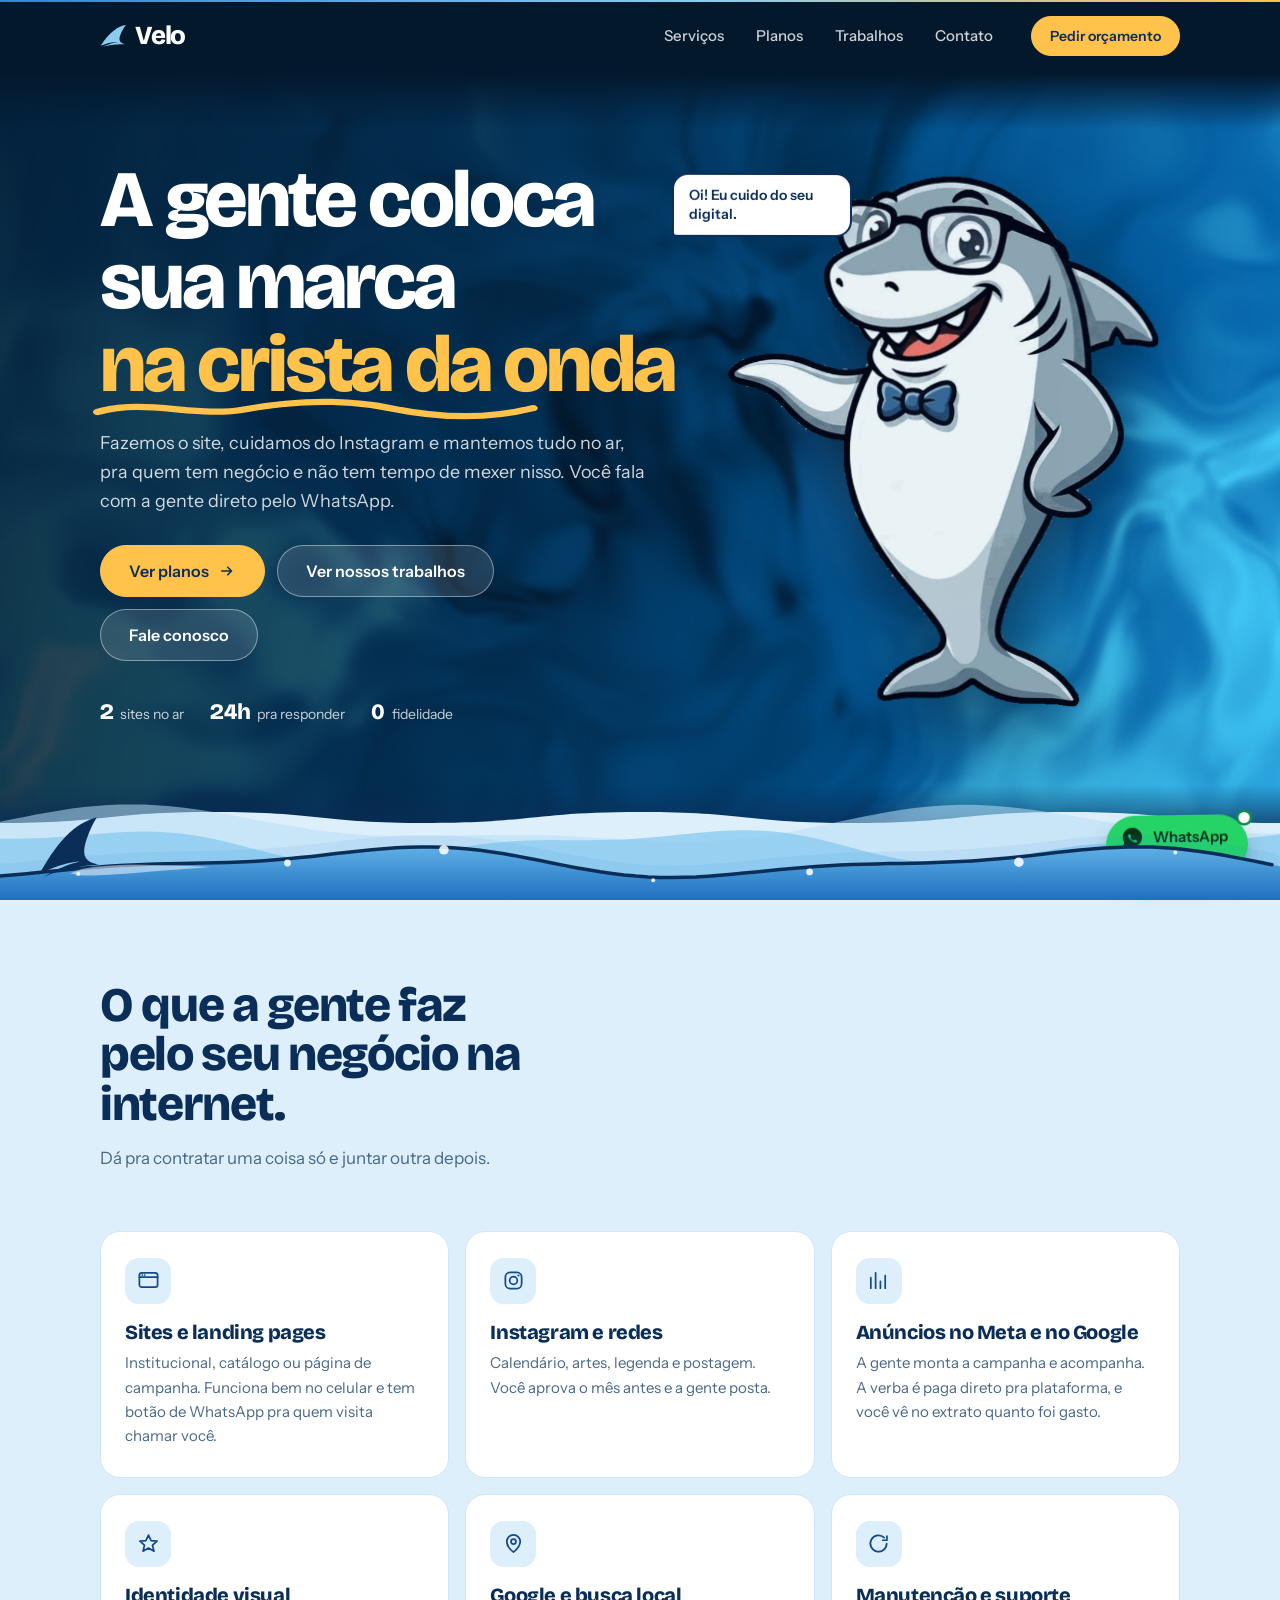
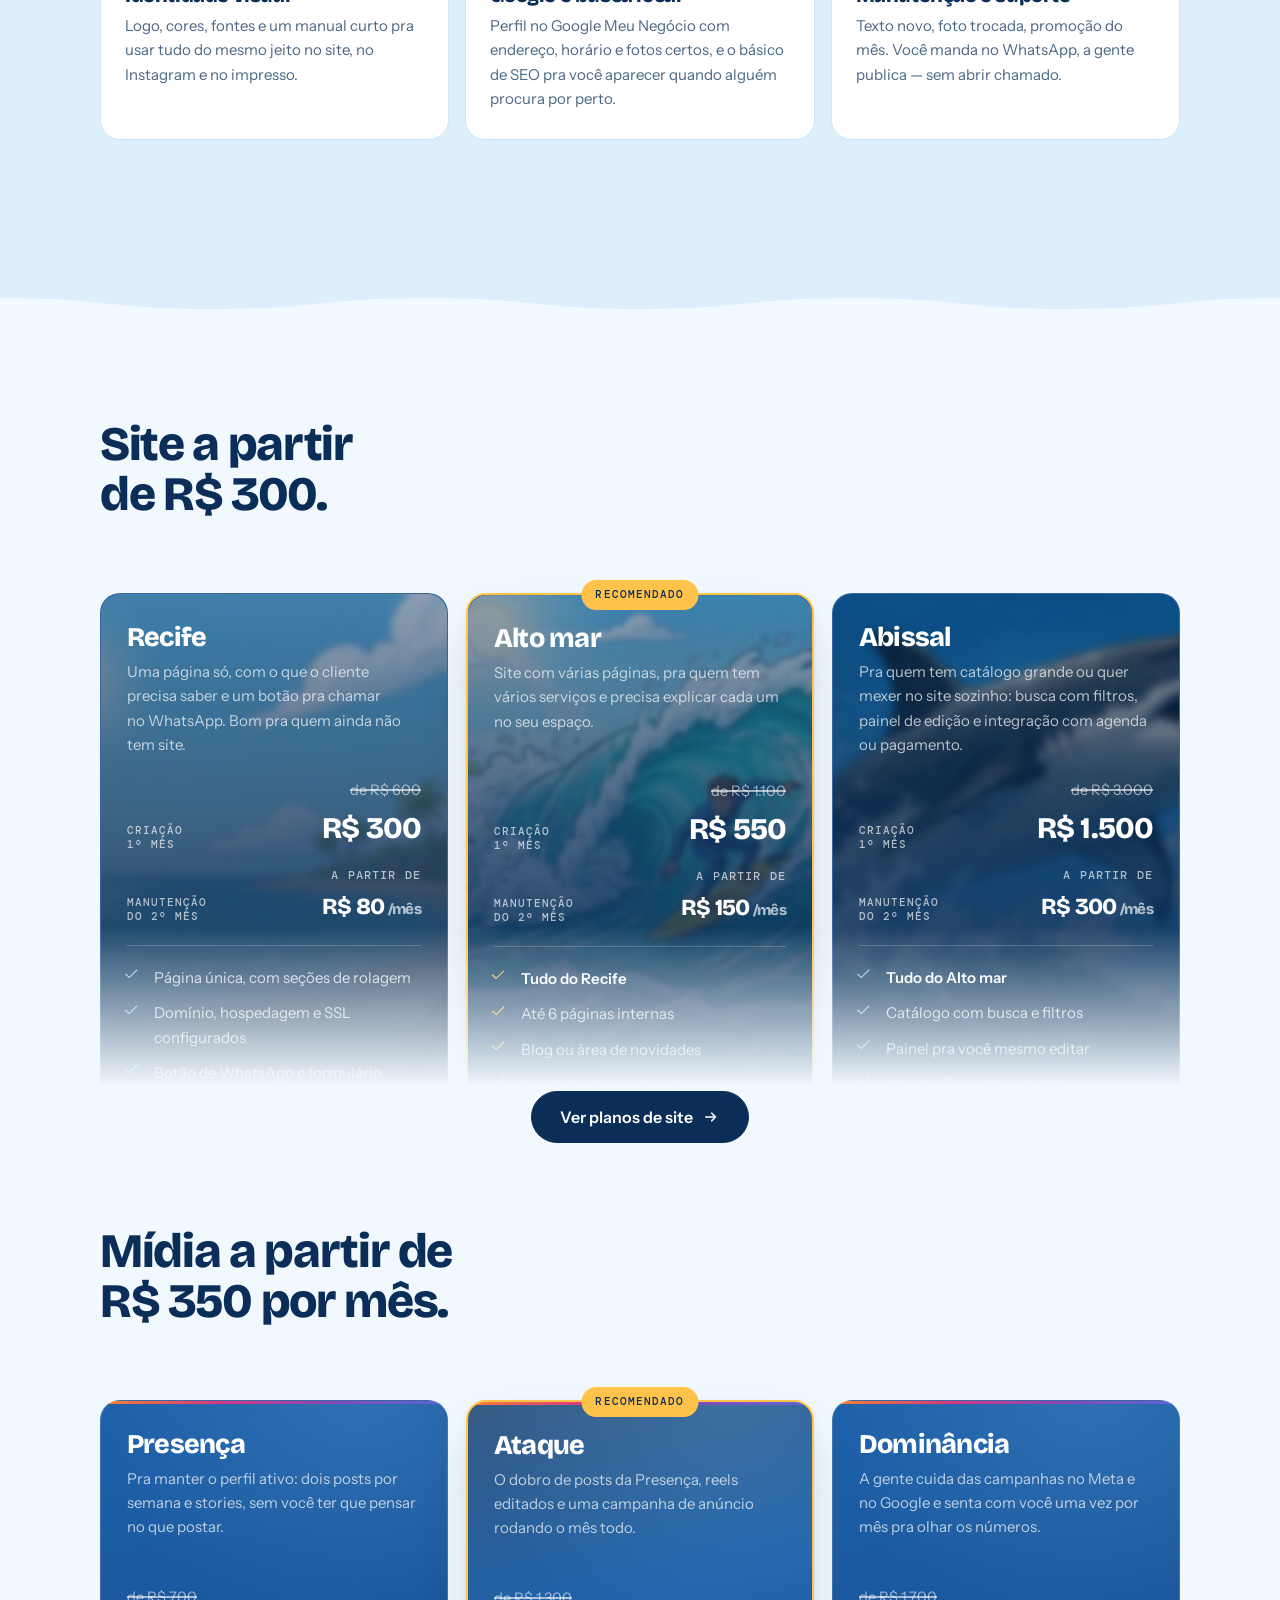
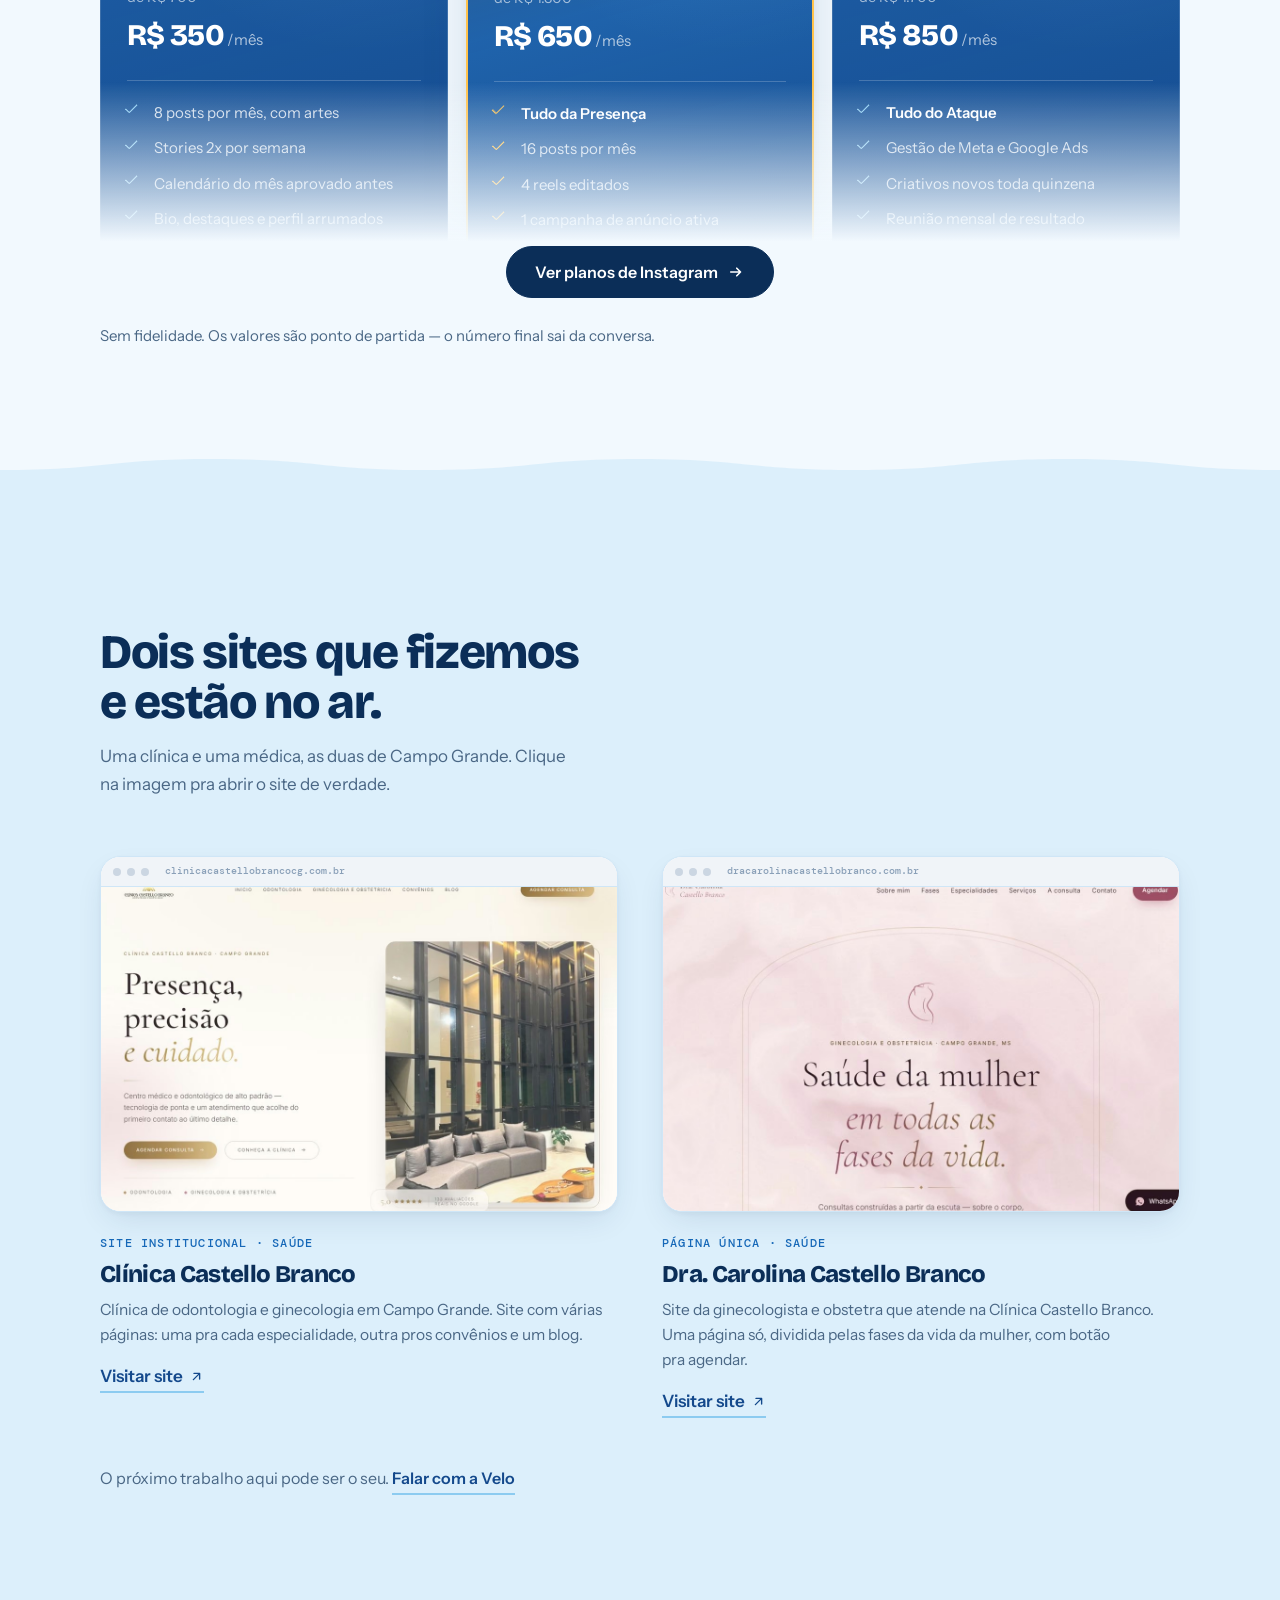
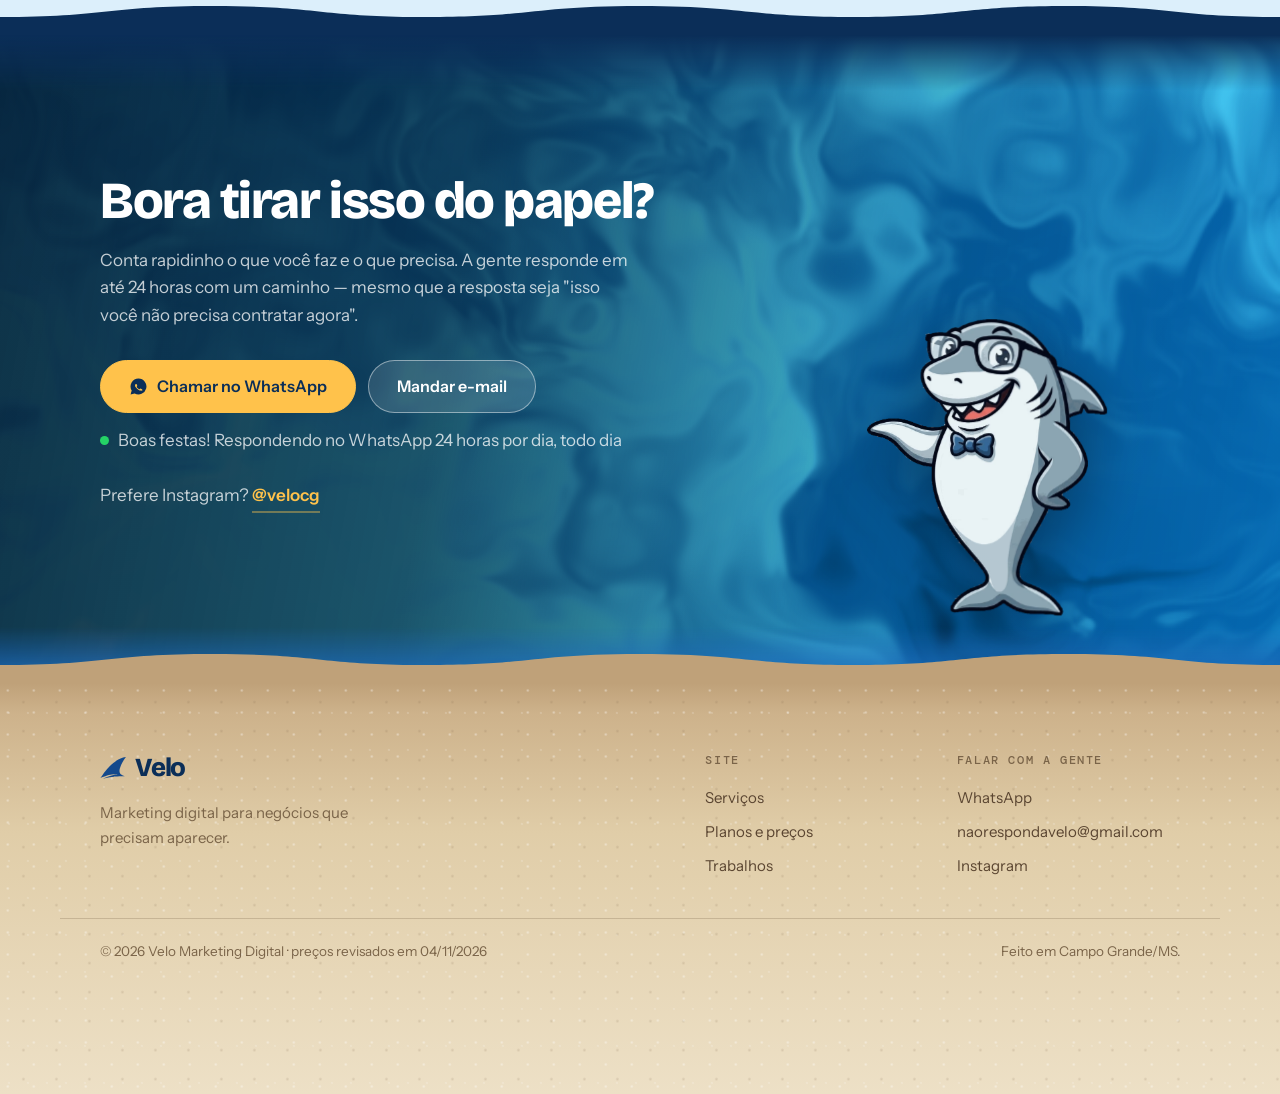
==== index.html @ 90e27f3b "Atendimento 24h, suporte com prioridade no Abissal e Tagliacolo fora dos Trabalhos - Horário de aten" ====
<!DOCTYPE html>
<html lang="pt-BR">
<head>
<meta charset="utf-8">
<meta name="viewport" content="width=device-width, initial-scale=1">
<title>Velo — Sites e Instagram em Campo Grande</title>
<meta name="description" content="A Velo é de Campo Grande/MS e faz site, cuida do Instagram e roda anúncio para quem tem negócio. Site com preço na página, manutenção a partir de R$ 80/mês, sem fidelidade.">
<meta name="theme-color" content="#0B2E58">
<link rel="icon" href="favicon.svg" type="image/svg+xml">
<link rel="apple-touch-icon" href="favicon.svg">

<meta property="og:type" content="website">
<meta property="og:title" content="Velo — Sites e Instagram em Campo Grande">
<meta property="og:description" content="Site, Instagram e anúncio para quem tem negócio em Campo Grande/MS. Preços na página e sem fidelidade.">
<meta property="og:url" content="https://velocg.com.br/">
<meta property="og:image" content="https://velocg.com.br/images/mascote-novo.png">
<meta property="og:locale" content="pt_BR">
<meta name="twitter:card" content="summary_large_image">

<!-- fontes: servidas daqui, ver o topo do style.css. Sem preload de propósito
     (medido em 04/11: no 4G, as fontes disputavam banda com o CSS e a primeira
     pintura atrasava 0,6 s) -->
<link rel="stylesheet" href="css/style.css?v=6">
</head>
<body>

<a class="pular" href="#conteudo">Pular para o conteúdo</a>

<!-- barbatana da logo, reaproveitada por <use> no cabeçalho, rodapé e no mar -->
<svg width="0" height="0" style="position:absolute" aria-hidden="true" focusable="false">
  <defs>
    <path id="fin-d" d="M533.476,236.687c-2.868,7.051 -2.735,7.078 -5.375,14.202c-0.665,1.961 -0.655,1.933 -1.298,3.891c-1.359,3.837 -2.415,7.758 -2.599,8.44c-3.18,11.537 -3.532,18.194 -3.641,19.496c-3.623,43.295 36.017,53.731 49.881,58.988c5.008,1.899 7.762,1.144 7.697,2.551c-0.009,0.203 -0.031,0.669 -2.504,0.371c-4.062,-0.489 -4.062,-0.534 -20.09,-0.603c-48.63,-0.212 -77.812,3.609 -79.697,3.72c-5.437,0.32 -13.757,1.381 -14.95,1.533c-25.435,3.245 -58.062,7.095 -106.945,20.127c-9.177,2.447 -14.059,4.936 -14.778,4.507c-1.249,-0.745 1.896,-1.879 3.943,-2.766c30.979,-13.432 64.457,-29.235 122.385,-42.217c30.078,-6.741 32.151,-4.523 32.165,-6.027c0.001,-0.136 0.113,-0.306 0.023,-0.408c-0.58,-0.66 -11.619,0.619 -19.922,0.779c-3.922,0.076 -3.866,0.583 -7.777,0.645c-3.888,0.062 -3.859,0.211 -7.746,0.551c-31.949,2.797 -54.523,8.594 -64.805,10.858c-7.779,1.713 -13.864,3.713 -15.642,4.162c-14.314,3.617 -47.841,15.9 -61.395,22.523c-0.295,0.144 -6.348,4.121 -2.16,-0.947c0.458,-0.555 9.23,-13.298 15.267,-21.771c1.5,-1.967 2.606,-3.615 4.362,-5.968c3.101,-4.587 24.04,-32.709 30.929,-40.966c9.379,-11.241 42.024,-52.761 85.208,-88.447c9.427,-7.79 24.633,-18.578 25.909,-19.409c9.427,-6.146 9.43,-6.112 10.244,-6.653c18.32,-12.197 60.696,-32.06 96.508,-37.364c1.273,-0.189 1.379,0.538 0.539,1.536c-0.547,0.65 -1.793,2.132 -6.188,8.631c-27.413,40.547 -39.616,67.759 -47.547,86.037l-0.001,0.001Z"/>
  </defs>
</svg>

<!-- ============================ NAV ============================ -->
<header class="topo" id="topo">
  <div class="wrap topo__in">
    <a class="marca" href="#topo" aria-label="Velo — início">
      <svg class="marca__fin" viewBox="312 138 278 238" aria-hidden="true"><use href="#fin-d"/></svg>
      <span class="marca__nome">Velo</span>
    </a>

    <nav class="nav" id="nav" aria-label="Navegação principal">
      <a href="#servicos">Serviços</a>
      <a href="planos.html">Planos</a>
      <a href="#trabalhos">Trabalhos</a>
      <a href="#contato">Contato</a>
    </nav>

    <a class="btn btn--sm btn--primario topo__cta" href="#contato">Pedir orçamento</a>

    <button class="hamburguer" id="hamburguer" aria-expanded="false" aria-controls="nav" aria-label="Abrir menu">
      <span></span><span></span><span></span>
    </button>
  </div>
</header>

<main id="conteudo">

<!-- ============================ HERO ============================ -->
<section class="hero" data-vivo data-vivo-semente="97" data-vivo-velocidade="0.62" data-vivo-escala="1.35" data-vivo-deriva="0.34">
  <div class="wrap hero__grid">
    <!-- O mascote vem antes do texto no HTML de propósito: no celular o hero
         vira bloco e ele flutua (float) à direita, com o título contornando.
         Float só empurra o que vem DEPOIS dele na marcação. No desktop a
         grade devolve o texto pra primeira coluna com `order`. -->
    <div class="hero__mascote reveal" style="--d:2">
      <div class="mascote__aura" aria-hidden="true"></div>
      <picture><source type="image/avif" srcset="images/mascote-novo-360.avif 360w, images/mascote-novo.avif 717w" sizes="(max-width: 555px) 27vw, (max-width: 900px) 150px, 430px">
      <img src="images/mascote-novo.png" alt="Mascote da Velo: um tubarão de óculos e gravata-borboleta, sorrindo e apontando" width="717" height="886" fetchpriority="high">
      </picture>
      <div class="balao" aria-hidden="true">Oi! Eu cuido do seu digital.</div>
    </div>

    <div class="hero__texto">

      <h1 class="hero__h1 reveal" style="--d:1">
        A gente coloca sua marca
        <span class="grifo">na crista da onda<svg class="grifo__risco" viewBox="0 0 300 18" preserveAspectRatio="none" aria-hidden="true"><path d="M2 12c25-11 50 5 75-2s50-9 75-1 50 9 73 0" fill="none" stroke="currentColor" stroke-width="5" stroke-linecap="round"/></svg></span>
      </h1>

      <p class="hero__sub reveal" style="--d:2">
        Fazemos o site, cuidamos do Instagram e mantemos tudo no ar, pra quem
        tem negócio e não tem tempo de mexer nisso. Você fala com a gente
        direto pelo WhatsApp.
      </p>

      <div class="hero__acoes reveal" style="--d:3">
        <a class="btn btn--primario btn--lg" href="planos.html">
          Ver planos
          <svg class="btn__seta" viewBox="0 0 24 24" aria-hidden="true"><path d="M5 12h13m0 0-5-5m5 5-5 5" fill="none" stroke="currentColor" stroke-width="2.2" stroke-linecap="round" stroke-linejoin="round"/></svg>
        </a>
        <a class="btn btn--vazado btn--lg" href="#trabalhos">Ver nossos trabalhos</a>
        <a class="btn btn--vazado btn--lg" href="#contato">Fale conosco</a>
      </div>

      <ul class="selos reveal" style="--d:4">
        <li><strong data-conta="2">2</strong> sites no ar</li>
        <li><strong data-conta="24" data-sufixo="h">24h</strong> pra responder</li>
        <li><strong>0</strong> fidelidade</li>
      </ul>
    </div>
  </div>
</section>

<!-- ============================ SERVIÇOS ============================ -->
<section class="secao secao--espuma" id="servicos">
  <div class="wrap">
    <header class="cab">
      <h2 class="reveal" style="--d:1">O que a gente faz<br>pelo seu negócio na internet.</h2>
      <p class="cab__texto reveal" style="--d:2">Dá pra contratar uma coisa só e juntar outra depois.</p>
    </header>

    <ul class="cards">
      <li class="card reveal" data-inclina="4">
        <span class="card__icone" aria-hidden="true">
          <svg viewBox="0 0 24 24"><rect x="2.5" y="4" width="19" height="15" rx="2.5" fill="none" stroke="currentColor" stroke-width="1.8"/><path d="M2.5 8.5h19M5.6 6.3h.01M8 6.3h.01" fill="none" stroke="currentColor" stroke-width="1.8" stroke-linecap="round"/></svg>
        </span>
        <h3>Sites e landing pages</h3>
        <p>Institucional, catálogo ou página de campanha. Funciona bem no celular e tem botão de WhatsApp pra quem visita chamar você.</p>
      </li>
      <li class="card reveal" data-inclina="4" style="--d:1">
        <span class="card__icone" aria-hidden="true">
          <svg viewBox="0 0 24 24"><rect x="3.5" y="3.5" width="17" height="17" rx="5" fill="none" stroke="currentColor" stroke-width="1.8"/><circle cx="12" cy="12" r="4" fill="none" stroke="currentColor" stroke-width="1.8"/><circle cx="17.2" cy="6.8" r="1.15" fill="currentColor"/></svg>
        </span>
        <h3>Instagram e redes</h3>
        <p>Calendário, artes, legenda e postagem. Você aprova o mês antes e a gente posta.</p>
      </li>
      <li class="card reveal" data-inclina="4" style="--d:2">
        <span class="card__icone" aria-hidden="true">
          <svg viewBox="0 0 24 24"><path d="M4 20V9m5 11V4m5 16v-7m5 7V7" fill="none" stroke="currentColor" stroke-width="1.8" stroke-linecap="round"/></svg>
        </span>
        <h3>Anúncios no Meta e no Google</h3>
        <p>A gente monta a campanha e acompanha. A verba é paga direto pra plataforma, e você vê no extrato quanto foi gasto.</p>
      </li>
      <li class="card reveal" data-inclina="4" style="--d:3">
        <span class="card__icone" aria-hidden="true">
          <svg viewBox="0 0 24 24"><path d="M12 3.2 14.7 9l6.3.6-4.8 4.2 1.5 6.2L12 16.7 6.3 20l1.5-6.2L3 9.6 9.3 9z" fill="none" stroke="currentColor" stroke-width="1.8" stroke-linejoin="round"/></svg>
        </span>
        <h3>Identidade visual</h3>
        <p>Logo, cores, fontes e um manual curto pra usar tudo do mesmo jeito no site, no Instagram e no impresso.</p>
      </li>
      <li class="card reveal" data-inclina="4" style="--d:4">
        <span class="card__icone" aria-hidden="true">
          <svg viewBox="0 0 24 24"><path d="M12 21s7-5.4 7-11a7 7 0 1 0-14 0c0 5.6 7 11 7 11Z" fill="none" stroke="currentColor" stroke-width="1.8" stroke-linejoin="round"/><circle cx="12" cy="10" r="2.6" fill="none" stroke="currentColor" stroke-width="1.8"/></svg>
        </span>
        <h3>Google e busca local</h3>
        <p>Perfil no Google Meu Negócio com endereço, horário e fotos certos, e o básico de SEO pra você aparecer quando alguém procura por perto.</p>
      </li>
      <li class="card reveal" data-inclina="4" style="--d:5">
        <span class="card__icone" aria-hidden="true">
          <svg viewBox="0 0 24 24"><path d="M20.5 12a8.5 8.5 0 1 1-2.6-6.1" fill="none" stroke="currentColor" stroke-width="1.8" stroke-linecap="round"/><path d="M20.8 4.2v4.4h-4.4" fill="none" stroke="currentColor" stroke-width="1.8" stroke-linecap="round" stroke-linejoin="round"/></svg>
        </span>
        <h3>Manutenção e suporte</h3>
        <p>Texto novo, foto trocada, promoção do mês. Você manda no WhatsApp, a gente publica — sem abrir chamado.</p>
      </li>
    </ul>
  </div>
</section>

<!-- ============================ PLANOS ============================ -->
<section class="secao" id="planos">
  <div class="wrap">
    <header class="cab">
      <h2 class="reveal" style="--d:1">Site a partir de <span data-preco="recife">R$ 600</span>.</h2>
    </header>

    <div class="planos planos--teaser">
      <article class="plano plano--escuro plano--mar reveal" data-inclina="3" data-fundo="recife">
        <h3 class="plano__nome">Recife</h3>
        <p class="plano__pitch">Uma página só, com o que o cliente precisa saber e um botão pra chamar no WhatsApp. Bom pra quem ainda não tem site.</p>
        <div class="plano__duplo">
          <p class="plano__linha">
            <span class="plano__etapa">criação<br>1º mês</span>
            <span class="plano__cifra">
              <span class="plano__antes" data-preco-antes="recife">de R$ 600</span>
              <span class="plano__valor" data-preco="recife">R$ 600</span>
            </span>
          </p>
          <p class="plano__linha">
            <span class="plano__etapa">manutenção<br>do 2º mês</span>
            <span class="plano__cifra">
              <span class="plano__de">a partir de</span>
              <span class="plano__valor plano__valor--menor">R$ 80<small class="plano__periodo">/mês</small></span>
            </span>
          </p>
        </div>
        <ul class="plano__lista">
          <li>Página única, com seções de rolagem</li>
          <li>Domínio, hospedagem e SSL configurados</li>
          <li>Botão de WhatsApp e formulário</li>
          <li>Google Meu Negócio arrumado</li>
        </ul>
      </article>

      <article class="plano plano--escuro plano--mar plano--destaque reveal" data-inclina="3" style="--d:1" data-fundo="alto-mar">
        <span class="plano__fita">Recomendado</span>
        <h3 class="plano__nome">Alto mar</h3>
        <p class="plano__pitch">Site com várias páginas, pra quem tem vários serviços e precisa explicar cada um no seu espaço.</p>
        <div class="plano__duplo">
          <p class="plano__linha">
            <span class="plano__etapa">criação<br>1º mês</span>
            <span class="plano__cifra">
              <span class="plano__antes" data-preco-antes="alto-mar">de R$ 1.100</span>
              <span class="plano__valor" data-preco="alto-mar">R$ 1.100</span>
            </span>
          </p>
          <p class="plano__linha">
            <span class="plano__etapa">manutenção<br>do 2º mês</span>
            <span class="plano__cifra">
              <span class="plano__de">a partir de</span>
              <span class="plano__valor plano__valor--menor">R$ 150<small class="plano__periodo">/mês</small></span>
            </span>
          </p>
        </div>
        <ul class="plano__lista">
          <li class="plano__herda">Tudo do Recife</li>
          <li>Até 6 páginas internas</li>
          <li>Blog ou área de novidades</li>
          <li>2 rodadas de ajuste inclusas</li>
        </ul>
      </article>

      <article class="plano plano--escuro plano--mar reveal" data-inclina="3" style="--d:2" data-fundo="abissal">
        <h3 class="plano__nome">Abissal</h3>
        <p class="plano__pitch">Pra quem tem catálogo grande ou quer mexer no site sozinho: busca com filtros, painel de edição e integração com agenda ou pagamento.</p>
        <div class="plano__duplo">
          <p class="plano__linha">
            <span class="plano__etapa">criação<br>1º mês</span>
            <span class="plano__cifra">
              <span class="plano__antes" data-preco-antes="abissal">de R$ 3.000</span>
              <span class="plano__valor" data-preco="abissal">R$ 3.000</span>
            </span>
          </p>
          <p class="plano__linha">
            <span class="plano__etapa">manutenção<br>do 2º mês</span>
            <span class="plano__cifra">
              <span class="plano__de">a partir de</span>
              <span class="plano__valor plano__valor--menor">R$ 300<small class="plano__periodo">/mês</small></span>
            </span>
          </p>
        </div>
        <ul class="plano__lista">
          <li class="plano__herda">Tudo do Alto mar</li>
          <li>Catálogo com busca e filtros</li>
          <li>Painel pra você mesmo editar</li>
          <li>Integrações e treinamento</li>
        </ul>
      </article>
    </div>

    <div class="planos__veja reveal">
      <a class="btn btn--primario btn--lg" href="planos.html#sites">
        Ver planos de site
        <svg class="btn__seta" viewBox="0 0 24 24" aria-hidden="true"><path d="M5 12h13m0 0-5-5m5 5-5 5" fill="none" stroke="currentColor" stroke-width="2.2" stroke-linecap="round" stroke-linejoin="round"/></svg>
      </a>
    </div>

    <header class="cab cab--sub">
      <h2 class="reveal" style="--d:1">Mídia a partir de <span data-preco="presenca">R$ 700</span> por mês.</h2>
    </header>

    <div class="planos planos--midia planos--teaser">
      <article class="plano plano--escuro plano--noite reveal" data-inclina="3">
        <h3 class="plano__nome">Presença</h3>
        <p class="plano__pitch">Pra manter o perfil ativo: dois posts por semana e stories, sem você ter que pensar no que postar.</p>
        <p class="plano__preco">
          <span class="plano__antes" data-preco-antes="presenca">de R$ 700</span>
          <span class="plano__valor" data-preco="presenca">R$ 700</span><small class="plano__periodo">/mês</small>
        </p>
        <ul class="plano__lista">
          <li>8 posts por mês, com artes</li>
          <li>Stories 2x por semana</li>
          <li>Calendário do mês aprovado antes</li>
          <li>Bio, destaques e perfil arrumados</li>
        </ul>
      </article>

      <article class="plano plano--escuro plano--noite plano--destaque reveal" data-inclina="3" style="--d:1">
        <span class="plano__fita">Recomendado</span>
        <h3 class="plano__nome">Ataque</h3>
        <p class="plano__pitch">O dobro de posts da Presença, reels editados e uma campanha de anúncio rodando o mês todo.</p>
        <p class="plano__preco">
          <span class="plano__antes" data-preco-antes="ataque">de R$ 1.300</span>
          <span class="plano__valor" data-preco="ataque">R$ 1.300</span><small class="plano__periodo">/mês</small>
        </p>
        <ul class="plano__lista">
          <li class="plano__herda">Tudo da Presença</li>
          <li>16 posts por mês</li>
          <li>4 reels editados</li>
          <li>1 campanha de anúncio ativa</li>
        </ul>
      </article>

      <article class="plano plano--escuro plano--noite reveal" data-inclina="3" style="--d:2">
        <h3 class="plano__nome">Dominância</h3>
        <p class="plano__pitch">A gente cuida das campanhas no Meta e no Google e senta com você uma vez por mês pra olhar os números.</p>
        <p class="plano__preco">
          <span class="plano__antes" data-preco-antes="dominancia">de R$ 1.700</span>
          <span class="plano__valor" data-preco="dominancia">R$ 1.700</span><small class="plano__periodo">/mês</small>
        </p>
        <ul class="plano__lista">
          <li class="plano__herda">Tudo do Ataque</li>
          <li>Gestão de Meta e Google Ads</li>
          <li>Criativos novos toda quinzena</li>
          <li>Reunião mensal de resultado</li>
        </ul>
      </article>
    </div>

    <div class="planos__veja reveal">
      <a class="btn btn--primario btn--lg" href="planos.html#midia">
        Ver planos de Instagram
        <svg class="btn__seta" viewBox="0 0 24 24" aria-hidden="true"><path d="M5 12h13m0 0-5-5m5 5-5 5" fill="none" stroke="currentColor" stroke-width="2.2" stroke-linecap="round" stroke-linejoin="round"/></svg>
      </a>
    </div>

    <p class="planos__nota reveal">Sem fidelidade. Os valores são ponto de partida — o número final sai da conversa.</p>
  </div>
</section>

<!-- ============================ TRABALHOS ============================ -->
<section class="secao secao--espuma" id="trabalhos">
  <div class="wrap">
    <header class="cab">
      <h2 class="reveal" style="--d:1">Dois sites que fizemos<br>e estão no ar.</h2>
      <p class="cab__texto reveal" style="--d:2">Uma clínica e uma médica, as duas de Campo Grande. Clique na imagem pra abrir o site de verdade.</p>
    </header>

    <div class="obras">
      <article class="obra reveal">
        <a class="obra__tela" data-inclina="4" href="https://clinicacastellobrancocg.com.br" target="_blank" rel="noopener" aria-label="Abrir o site da Clínica Castello Branco em nova aba">
          <span class="tela__barra" aria-hidden="true"><i></i><i></i><i></i><em>clinicacastellobrancocg.com.br</em></span>
          <picture><source type="image/avif" srcset="images/trabalho-clinica.avif">
          <img class="tela__foto" src="images/trabalho-clinica.jpg" alt="Página inicial do site da Clínica Castello Branco" width="1200" height="750" loading="lazy">
          </picture>
        </a>
        <div class="obra__info">
          <p class="obra__tipo">Site institucional · Saúde</p>
          <h3>Clínica Castello Branco</h3>
          <p>Clínica de odontologia e ginecologia em Campo Grande. Site com várias páginas: uma pra cada especialidade, outra pros convênios e um blog.</p>
          <a class="link" href="https://clinicacastellobrancocg.com.br" target="_blank" rel="noopener">
            Visitar site
            <svg viewBox="0 0 24 24" aria-hidden="true"><path d="M7 17 17 7m0 0H8m9 0v9" fill="none" stroke="currentColor" stroke-width="2.2" stroke-linecap="round" stroke-linejoin="round"/></svg>
          </a>
        </div>
      </article>

      <article class="obra reveal" style="--d:1">
        <a class="obra__tela" data-inclina="4" href="https://dracarolinacastellobranco.com.br" target="_blank" rel="noopener" aria-label="Abrir o site da Dra. Carolina Castello Branco em nova aba">
          <span class="tela__barra" aria-hidden="true"><i></i><i></i><i></i><em>dracarolinacastellobranco.com.br</em></span>
          <picture><source type="image/avif" srcset="images/trabalho-carolina.avif">
          <img class="tela__foto" src="images/trabalho-carolina.jpg" alt="Página inicial do site da Dra. Carolina Castello Branco" width="1200" height="750" loading="lazy">
          </picture>
        </a>
        <div class="obra__info">
          <p class="obra__tipo">Página única · Saúde</p>
          <h3>Dra. Carolina Castello Branco</h3>
          <p>Site da ginecologista e obstetra que atende na Clínica Castello Branco. Uma página só, dividida pelas fases da vida da mulher, com botão pra agendar.</p>
          <a class="link" href="https://dracarolinacastellobranco.com.br" target="_blank" rel="noopener">
            Visitar site
            <svg viewBox="0 0 24 24" aria-hidden="true"><path d="M7 17 17 7m0 0H8m9 0v9" fill="none" stroke="currentColor" stroke-width="2.2" stroke-linecap="round" stroke-linejoin="round"/></svg>
          </a>
        </div>
      </article>
    </div>

    <p class="obras__nota reveal">O próximo trabalho aqui pode ser o seu. <a class="link" href="#contato">Falar com a Velo</a></p>
  </div>
</section>

<!-- ============================ CTA / CONTATO ============================ -->
<section class="secao chamada" id="contato" data-vivo>
  <div class="wrap chamada__grid">
    <div class="chamada__texto">
      <h2 class="reveal">Bora tirar isso do papel?</h2>
      <p class="reveal" style="--d:1">
        Conta rapidinho o que você faz e o que precisa. A gente responde em até
        24 horas com um caminho — mesmo que a resposta seja "isso você não
        precisa contratar agora".
      </p>
      <div class="chamada__acoes reveal" style="--d:2">
        <a class="btn btn--zap btn--lg" href="https://wa.me/5567991914699?text=Oi%2C%20Velo!%20Quero%20um%20or%C3%A7amento." target="_blank" rel="noopener">
          <svg class="btn__zap" viewBox="0 0 24 24" aria-hidden="true"><path fill="currentColor" d="M12 2a10 10 0 0 0-8.6 15.1L2 22l5.1-1.3A10 10 0 1 0 12 2Zm5.5 14.1c-.2.6-1.2 1.2-1.7 1.2-.5.1-1 .1-1.6-.1-.4-.1-.9-.3-1.5-.6a11.4 11.4 0 0 1-4.4-4c-.3-.5-.7-1.2-.7-2s.4-1.2.6-1.4c.2-.2.4-.3.6-.3h.4c.1 0 .3 0 .5.4l.7 1.7c.1.1.1.3 0 .4l-.2.4-.3.3c-.1.1-.2.2-.1.4.2.4.7 1.2 1.4 1.8.9.8 1.6 1 1.9 1.2.2.1.4.1.5-.1l.6-.7c.2-.2.3-.2.5-.1l1.6.8c.2.1.4.2.4.3v.9Z"/></svg>
          Chamar no WhatsApp
        </a>
        <a class="btn btn--fantasma btn--lg" href="mailto:naorespondavelo@gmail.com?subject=Or%C3%A7amento%20Velo">Mandar e-mail</a>
      </div>
      <p class="atende" data-atendimento hidden></p>
      <p class="chamada__rodape reveal" style="--d:3">
        Prefere Instagram? <a class="link link--claro" href="https://instagram.com/velocg" target="_blank" rel="noopener">@velocg</a>
      </p>
    </div>

    <div class="chamada__mascote reveal" style="--d:1" aria-hidden="true">
      <picture><source type="image/avif" srcset="images/mascote-novo-360.avif 360w, images/mascote-novo.avif 717w" sizes="240px">
      <img src="images/mascote-novo.png" alt="" width="717" height="886" loading="lazy">
      </picture>
    </div>
  </div>
</section>

</main>

<!-- ============================ RODAPÉ ============================ -->
<!-- sem data-vivo: aqui embaixo é areia, não água (ver seção 10 do CSS) -->
<footer class="rodape">
  <div class="wrap rodape__in">
    <div class="rodape__marca">
      <a class="marca marca--rodape" href="#topo" aria-label="Velo — voltar ao topo">
        <svg class="marca__fin" viewBox="312 138 278 238" aria-hidden="true"><use href="#fin-d"/></svg>
        <span class="marca__nome">Velo</span>
      </a>
      <p>Marketing digital para negócios que precisam aparecer.</p>
    </div>

    <nav class="rodape__links" aria-label="Rodapé">
      <div>
        <h4>Site</h4>
        <a href="#servicos">Serviços</a>
        <a href="planos.html">Planos e preços</a>
        <a href="#trabalhos">Trabalhos</a>
      </div>
      <div>
        <h4>Falar com a gente</h4>
        <a href="https://wa.me/5567991914699" target="_blank" rel="noopener">WhatsApp</a>
        <a href="mailto:naorespondavelo@gmail.com">naorespondavelo@gmail.com</a>
        <a href="https://instagram.com/velocg" target="_blank" rel="noopener">Instagram</a>
      </div>
    </nav>
  </div>
  <div class="wrap rodape__fim">
    <p>© <span id="ano">2026</span> Velo Marketing Digital<span data-atualizado hidden></span></p>
    <p>Feito em Campo Grande/MS.</p>
  </div>
</footer>

<!-- ============================ O MAR ============================ -->
<div class="mar mar--fundo" id="mar" aria-hidden="true">
  <svg class="mar__svg" id="marSvg" preserveAspectRatio="none">
    <path id="ondaFundo" fill="#B9DEF6" fill-opacity=".55"/>
    <path id="ondaMeio"  fill="#8CCBF0" fill-opacity=".8"/>
  </svg>
</div>

<!-- a onda da frente mora numa camada separada, acima da boia do WhatsApp:
     e o que faz a boia parecer meio afundada na agua -->
<div class="mar mar--frente" aria-hidden="true">
  <svg class="mar__svg" id="marSvgFrente" preserveAspectRatio="none">
    <defs>
      <linearGradient id="gradFrente" x1="0" y1="0" x2="0" y2="1">
        <stop offset="0%" stop-color="#5FB0E6"/>
        <stop offset="100%" stop-color="#1F6FBF"/>
      </linearGradient>
    </defs>
    <path id="ondaFrente" fill="url(#gradFrente)"/>
    <path id="cristaFrente" fill="none" stroke="#0B2E58" stroke-width="3.5" stroke-linecap="round"/>
    <g id="espuma" fill="#FFFFFF" opacity=".85"></g>
    <g id="barbatana">
      <path id="rastro" fill="#FFFFFF" opacity=".5"/>
      <g id="finWrap"><use href="#fin-d" fill="#0B2E58"/></g>
      <!-- area invisivel de agarre: puxar a barbatana rola a pagina -->
      <circle id="finPega" r="30" fill="transparent"/>
    </g>
  </svg>
</div>


<!-- ======================= WHATSAPP BOIANDO NA CRISTA ======================= -->
<a class="zap-boia" href="https://wa.me/5567991914699?text=Oi%2C%20Velo!%20Vim%20pelo%20site%20e%20quero%20conversar." target="_blank" rel="noopener" aria-label="Falar com a Velo no WhatsApp">
  <svg viewBox="0 0 24 24" aria-hidden="true"><path fill="currentColor" d="M12 2a10 10 0 0 0-8.6 15.1L2 22l5.1-1.3A10 10 0 1 0 12 2Zm5.5 14.1c-.2.6-1.2 1.2-1.7 1.2-.5.1-1 .1-1.6-.1-.4-.1-.9-.3-1.5-.6a11.4 11.4 0 0 1-4.4-4c-.3-.5-.7-1.2-.7-2s.4-1.2.6-1.4c.2-.2.4-.3.6-.3h.4c.1 0 .3 0 .5.4l.7 1.7c.1.1.1.3 0 .4l-.2.4-.3.3c-.1.1-.2.2-.1.4.2.4.7 1.2 1.4 1.8.9.8 1.6 1 1.9 1.2.2.1.4.1.5-.1l.6-.7c.2-.2.3-.2.5-.1l1.6.8c.2.1.4.2.4.3v.9Z"/></svg>
  <span class="zap-boia__texto">WhatsApp</span>
</a>

<script src="js/main.js?v=4" defer></script>
<script src="js/shader.js?v=5" defer></script>
<script src="js/vivo.js?v=4" defer></script>
<script src="js/campanhas.js?v=6" defer></script>
</body>
</html>
---- css/style.css ----
/* ==========================================================================
   VELO — Marketing Digital
   Paleta: o mar visto de cima. Navy da logo + azuis claros + espuma.
   ========================================================================== */

/* ---------- fontes, servidas daqui mesmo ----------
   Eram do Google Fonts: um CSS de outro domínio travando a primeira pintura
   e mais uma conexão pro fonts.gstatic.com só pra começar a baixar as letras
   — no 4G, quase meio segundo antes de aparecer qualquer coisa. Agora vêm
   da pasta fonts/. Sem preload: no 4G lento as fontes disputavam banda com
   este CSS, que é quem segura a primeira pintura (1,1 s sem x 1,8 s com).
   A Bricolage vinha com o eixo de largura (wdth 75–100) que o site nunca
   usa: sem ele o arquivo caiu de 131 KB pra 77 KB, com o mesmo desenho
   (largura 100, a padrão). Os unicode-range são os mesmos do Google: o
   latin-ext só desce se aparecer letra fora do português. */
@font-face{ font-family:'Bricolage Grotesque'; font-style:normal; font-weight:600; font-stretch:100%; font-display:swap;
  src:url(../fonts/bricolage-grotesque-v9-latin-ext.woff2) format('woff2');
  unicode-range:U+0100-02BA, U+02BD-02C5, U+02C7-02CC, U+02CE-02D7, U+02DD-02FF, U+0304, U+0308, U+0329, U+1D00-1DBF, U+1E00-1E9F, U+1EF2-1EFF, U+2020, U+20A0-20AB, U+20AD-20C4, U+2113, U+2C60-2C7F, U+A720-A7FF; }
@font-face{ font-family:'Bricolage Grotesque'; font-style:normal; font-weight:600; font-stretch:100%; font-display:swap;
  src:url(../fonts/bricolage-grotesque-v9-latin.woff2) format('woff2');
  unicode-range:U+0000-00FF, U+0131, U+0152-0153, U+02BB-02BC, U+02C6, U+02DA, U+02DC, U+0304, U+0308, U+0329, U+2000-206F, U+20AC, U+2122, U+2191, U+2193, U+2212, U+2215, U+FEFF, U+FFFD; }
@font-face{ font-family:'Bricolage Grotesque'; font-style:normal; font-weight:800; font-stretch:100%; font-display:swap;
  src:url(../fonts/bricolage-grotesque-v9-latin-ext.woff2) format('woff2');
  unicode-range:U+0100-02BA, U+02BD-02C5, U+02C7-02CC, U+02CE-02D7, U+02DD-02FF, U+0304, U+0308, U+0329, U+1D00-1DBF, U+1E00-1E9F, U+1EF2-1EFF, U+2020, U+20A0-20AB, U+20AD-20C4, U+2113, U+2C60-2C7F, U+A720-A7FF; }
@font-face{ font-family:'Bricolage Grotesque'; font-style:normal; font-weight:800; font-stretch:100%; font-display:swap;
  src:url(../fonts/bricolage-grotesque-v9-latin.woff2) format('woff2');
  unicode-range:U+0000-00FF, U+0131, U+0152-0153, U+02BB-02BC, U+02C6, U+02DA, U+02DC, U+0304, U+0308, U+0329, U+2000-206F, U+20AC, U+2122, U+2191, U+2193, U+2212, U+2215, U+FEFF, U+FFFD; }
@font-face{ font-family:'DM Mono'; font-style:normal; font-weight:500; font-display:swap;
  src:url(../fonts/dm-mono-v16-latin-ext.woff2) format('woff2');
  unicode-range:U+0100-02BA, U+02BD-02C5, U+02C7-02CC, U+02CE-02D7, U+02DD-02FF, U+0304, U+0308, U+0329, U+1D00-1DBF, U+1E00-1E9F, U+1EF2-1EFF, U+2020, U+20A0-20AB, U+20AD-20C4, U+2113, U+2C60-2C7F, U+A720-A7FF; }
@font-face{ font-family:'DM Mono'; font-style:normal; font-weight:500; font-display:swap;
  src:url(../fonts/dm-mono-v16-latin.woff2) format('woff2');
  unicode-range:U+0000-00FF, U+0131, U+0152-0153, U+02BB-02BC, U+02C6, U+02DA, U+02DC, U+0304, U+0308, U+0329, U+2000-206F, U+20AC, U+2122, U+2191, U+2193, U+2212, U+2215, U+FEFF, U+FFFD; }
@font-face{ font-family:'Instrument Sans'; font-style:normal; font-weight:400; font-stretch:100%; font-display:swap;
  src:url(../fonts/instrument-sans-v4-latin-ext.woff2) format('woff2');
  unicode-range:U+0100-02BA, U+02BD-02C5, U+02C7-02CC, U+02CE-02D7, U+02DD-02FF, U+0304, U+0308, U+0329, U+1D00-1DBF, U+1E00-1E9F, U+1EF2-1EFF, U+2020, U+20A0-20AB, U+20AD-20C4, U+2113, U+2C60-2C7F, U+A720-A7FF; }
@font-face{ font-family:'Instrument Sans'; font-style:normal; font-weight:400; font-stretch:100%; font-display:swap;
  src:url(../fonts/instrument-sans-v4-latin.woff2) format('woff2');
  unicode-range:U+0000-00FF, U+0131, U+0152-0153, U+02BB-02BC, U+02C6, U+02DA, U+02DC, U+0304, U+0308, U+0329, U+2000-206F, U+20AC, U+2122, U+2191, U+2193, U+2212, U+2215, U+FEFF, U+FFFD; }
@font-face{ font-family:'Instrument Sans'; font-style:normal; font-weight:500; font-stretch:100%; font-display:swap;
  src:url(../fonts/instrument-sans-v4-latin-ext.woff2) format('woff2');
  unicode-range:U+0100-02BA, U+02BD-02C5, U+02C7-02CC, U+02CE-02D7, U+02DD-02FF, U+0304, U+0308, U+0329, U+1D00-1DBF, U+1E00-1E9F, U+1EF2-1EFF, U+2020, U+20A0-20AB, U+20AD-20C4, U+2113, U+2C60-2C7F, U+A720-A7FF; }
@font-face{ font-family:'Instrument Sans'; font-style:normal; font-weight:500; font-stretch:100%; font-display:swap;
  src:url(../fonts/instrument-sans-v4-latin.woff2) format('woff2');
  unicode-range:U+0000-00FF, U+0131, U+0152-0153, U+02BB-02BC, U+02C6, U+02DA, U+02DC, U+0304, U+0308, U+0329, U+2000-206F, U+20AC, U+2122, U+2191, U+2193, U+2212, U+2215, U+FEFF, U+FFFD; }
@font-face{ font-family:'Instrument Sans'; font-style:normal; font-weight:600; font-stretch:100%; font-display:swap;
  src:url(../fonts/instrument-sans-v4-latin-ext.woff2) format('woff2');
  unicode-range:U+0100-02BA, U+02BD-02C5, U+02C7-02CC, U+02CE-02D7, U+02DD-02FF, U+0304, U+0308, U+0329, U+1D00-1DBF, U+1E00-1E9F, U+1EF2-1EFF, U+2020, U+20A0-20AB, U+20AD-20C4, U+2113, U+2C60-2C7F, U+A720-A7FF; }
@font-face{ font-family:'Instrument Sans'; font-style:normal; font-weight:600; font-stretch:100%; font-display:swap;
  src:url(../fonts/instrument-sans-v4-latin.woff2) format('woff2');
  unicode-range:U+0000-00FF, U+0131, U+0152-0153, U+02BB-02BC, U+02C6, U+02DA, U+02DC, U+0304, U+0308, U+0329, U+2000-206F, U+20AC, U+2122, U+2191, U+2193, U+2212, U+2215, U+FEFF, U+FFFD; }

:root{
  /* cor */
  --abissal:#0B2E58;
  --profundo:#14498C;
  --mare:#2E86D6;              /* só para gráficos: onda, traços, checks */
  --rotulo:#1668B8;            /* texto pequeno em azul — passa 4.5:1 no claro */
  --raso:#8CCBF0;
  --espuma:#DCEFFB;
  --bruma:#F2F9FE;
  --branco:#FFFFFF;
  --sol:#FFC24B;
  --texto:#0B2E58;
  --texto-fraco:#4A6785;
  --borda:#CFE6F7;

  /* tipo */
  --display:"Bricolage Grotesque","Segoe UI",system-ui,sans-serif;
  --corpo:"Instrument Sans","Segoe UI",system-ui,sans-serif;
  --mono:"DM Mono",ui-monospace,monospace;

  /* medidas */
  --wrap:1160px;
  --gut:clamp(20px,5vw,40px);
  --mar-h:104px;               /* altura do mar fixo */
  --raio:20px;
  --raio-sm:12px;

  /* ritmo vertical */
  --s-secao:clamp(80px,11vw,140px);

  --sombra:0 2px 4px rgba(11,46,88,.04),0 12px 32px -8px rgba(11,46,88,.12);
  --sombra-alta:0 4px 8px rgba(11,46,88,.06),0 24px 56px -12px rgba(11,46,88,.20);

  /* areia — só o rodapé usa. Do molhado (onde a água acabou de bater, no alto)
     pro seco lá embaixo. */
  --areia-molhada:#BFA179;
  --areia-umida:#CDB28B;
  --areia:#E0CDA8;
  --areia-seca:#EDE0C6;
  --areia-texto:#5A4531;
  --areia-texto-fraco:#7A6449;
}

@media (max-width:640px){ :root{ --mar-h:78px; } }

*,*::before,*::after{ box-sizing:border-box; }

html{ scroll-behavior:smooth; scroll-padding-top:96px; -webkit-text-size-adjust:100%; }

body{
  margin:0;
  font-family:var(--corpo);
  font-size:clamp(16px,.55vw + 14.4px,17px);
  line-height:1.62;
  color:var(--texto);
  background:var(--bruma);
  overflow-x:hidden;
  -webkit-font-smoothing:antialiased;
}

img{ max-width:100%; height:auto; display:block; }
/* <picture> só serve pra oferecer o AVIF: não gera caixa nenhuma, então o
   <img> de dentro se comporta como filho direto, igual era antes */
picture{ display:contents; }
picture > source{ display:none; }   /* senão o <source> vira item da grade */
a{ color:inherit; }

h1,h2,h3,h4{
  font-family:var(--display);
  font-weight:800;
  line-height:1.03;
  letter-spacing:-.028em;
  margin:0;
  text-wrap:balance;
}
p{ margin:0; text-wrap:pretty; }
ul,ol{ margin:0; padding:0; list-style:none; }

:focus-visible{ outline:3px solid var(--mare); outline-offset:3px; border-radius:4px; }

.wrap{ width:100%; max-width:var(--wrap); margin-inline:auto; padding-inline:var(--gut); }

.pular{
  position:absolute; left:-9999px; top:12px; z-index:200;
  background:var(--abissal); color:#fff; padding:12px 20px; border-radius:999px;
  font-weight:600; text-decoration:none;
}
.pular:focus{ left:12px; }

/* ==========================================================================
   1. CABEÇALHO
   ========================================================================== */

.topo{
  position:sticky; top:0; z-index:60;
  background:rgba(242,249,254,.82);
  backdrop-filter:blur(14px) saturate(150%);
  -webkit-backdrop-filter:blur(14px) saturate(150%);
  border-bottom:1px solid transparent;
  transition:border-color .25s ease,background .25s ease;
}
.topo.is-preso{ border-bottom-color:var(--borda); background:rgba(242,249,254,.94); }

.topo__in{ display:flex; align-items:center; gap:24px; height:72px; }

.marca{ display:inline-flex; align-items:center; gap:9px; text-decoration:none; color:var(--abissal); flex:0 0 auto; }
.marca__fin{ width:26px; height:26px; fill:currentColor; transition:transform .35s cubic-bezier(.34,1.56,.64,1); }
.marca:hover .marca__fin{ transform:translateY(-3px) rotate(-6deg); }
.marca__nome{
  font-family:var(--display); font-weight:800; font-size:26px;
  letter-spacing:-.045em; line-height:1;
}

.nav{ display:flex; gap:4px; margin-left:auto; }
.nav a{
  position:relative; text-decoration:none; font-size:15px; font-weight:500;
  color:var(--texto-fraco); padding:9px 14px; border-radius:999px;
  transition:color .2s ease,background .2s ease;
}
.nav a:hover{ color:var(--abissal); background:var(--espuma); }
.nav a.is-atual{ color:var(--abissal); font-weight:600; }
.nav a.is-atual::after{
  content:""; position:absolute; left:50%; bottom:2px; translate:-50% 0;
  width:16px; height:3px; border-radius:2px; background:var(--sol);
}

.topo__cta{ flex:0 0 auto; }

.hamburguer{
  display:none; width:44px; height:44px; margin-left:auto;
  border:1px solid var(--borda); background:var(--branco); border-radius:12px;
  cursor:pointer; padding:0; gap:5px;
  /* align-content:center impede as linhas do grid de esticarem — sem isso as
     barras ficam a 16px do centro e o translateY do "X" não fecha. */
  place-items:center; align-content:center;
}
.hamburguer span{ display:block; width:18px; height:2px; border-radius:2px; background:var(--abissal); transition:transform .3s ease,opacity .2s ease; }

@media (max-width:900px){
  .nav{
    position:fixed; inset:72px 0 auto; margin:0;
    flex-direction:column; gap:0; padding:8px var(--gut) 22px;
    background:rgba(242,249,254,.98);
    backdrop-filter:blur(14px); -webkit-backdrop-filter:blur(14px);
    border-bottom:1px solid var(--borda);
    transform:translateY(-8px); opacity:0; visibility:hidden;
    transition:opacity .22s ease,transform .22s ease,visibility .22s;
  }
  .nav.is-aberto{ transform:none; opacity:1; visibility:visible; }
  .nav a{ padding:14px 4px; font-size:17px; border-radius:0; border-bottom:1px solid var(--borda); }
  .nav a.is-atual::after{ display:none; }
  .topo__cta{ margin-left:auto; }
  .hamburguer{ display:grid; margin-left:0; }
  .hamburguer[aria-expanded="true"] span:nth-child(1){ transform:translateY(7px) rotate(45deg); }
  .hamburguer[aria-expanded="true"] span:nth-child(2){ opacity:0; }
  .hamburguer[aria-expanded="true"] span:nth-child(3){ transform:translateY(-7px) rotate(-45deg); }
}
@media (max-width:480px){
  /* o CTA fica: é a conversão principal. Só encolhe pra caber. */
  .topo .topo__cta{ font-size:13px; padding:9px 14px; }
  .topo__in{ gap:12px; }
}

/* ==========================================================================
   2. BOTÕES E MICRO-ELEMENTOS
   ========================================================================== */

.btn{
  --bg:var(--abissal); --fg:#fff; --bd:var(--abissal);
  position:relative; overflow:hidden;
  display:inline-flex; align-items:center; justify-content:center; gap:9px;
  font-family:var(--corpo); font-weight:600; font-size:15px; line-height:1;
  padding:13px 22px; min-height:44px; border-radius:999px;
  border:1.5px solid var(--bd); background:var(--bg); color:var(--fg);
  text-decoration:none; cursor:pointer; white-space:nowrap;
  transition:transform .22s cubic-bezier(.34,1.4,.64,1),box-shadow .22s ease,background .22s ease,color .22s ease;
}
.btn:hover{ transform:translateY(-2px); box-shadow:0 10px 22px -8px rgba(11,46,88,.45); }
.btn:active{ transform:translateY(0) scale(.985); }

/* brilho de sol atravessando o botão no hover */
.btn::after{
  content:""; position:absolute; inset:0 auto 0 -60%; width:45%;
  background:linear-gradient(100deg,transparent,rgba(255,194,75,.55),transparent);
  transform:skewX(-18deg); transition:left .55s cubic-bezier(.4,0,.2,1);
}
.btn:hover::after{ left:120%; }

.btn--primario{ --bg:var(--abissal); --fg:#fff; --bd:var(--abissal); }
.btn--vazado{ --bg:transparent; --fg:var(--abissal); --bd:var(--borda); }
.btn--vazado:hover{ --bd:var(--abissal); background:var(--branco); }
.btn--zap{ --bg:var(--sol); --fg:var(--abissal); --bd:var(--sol); }
.btn--fantasma{ --bg:transparent; --fg:#fff; --bd:rgba(255,255,255,.45); }
.btn--fantasma:hover{ --bd:#fff; background:rgba(255,255,255,.1); }
.btn--lg{ font-size:16px; padding:16px 28px; min-height:52px; }
.btn--sm{ font-size:14px; padding:10px 18px; min-height:40px; }
.btn--bloco{ display:flex; width:100%; margin-top:auto; }

.btn__seta{ width:18px; height:18px; transition:transform .25s ease; }
.btn:hover .btn__seta{ transform:translateX(4px); }
.btn__zap{ width:19px; height:19px; }

.link{
  display:inline-flex; align-items:center; gap:6px;
  font-weight:600; color:var(--profundo); text-decoration:none;
  border-bottom:2px solid var(--raso); padding-bottom:1px;
  transition:border-color .2s ease,color .2s ease,gap .2s ease;
}
.link:hover{ color:var(--abissal); border-bottom-color:var(--sol); gap:9px; }
.link svg{ width:15px; height:15px; }
.link--claro{ color:var(--sol); border-bottom-color:rgba(255,194,75,.4); }
.link--claro:hover{ color:#fff; border-bottom-color:#fff; }

.rotulo,.olho{
  font-family:var(--mono); font-size:12px; font-weight:500;
  letter-spacing:.16em; text-transform:uppercase; color:var(--rotulo);
  margin:0 0 18px;
}
.olho span{ opacity:.45; margin-inline:4px; }
.cab--claro .rotulo{ color:var(--raso); }

/* ==========================================================================
   3. HERO
   ========================================================================== */

/* overflow:clip contém o halo (150vw) sem virar contexto de rolagem */
.hero{ position:relative; overflow:clip; padding:clamp(48px,7vw,86px) 0 clamp(60px,9vw,110px); }

/* halo de espuma difuso atrás do hero */
.hero::before{
  content:""; position:absolute; z-index:0; pointer-events:none;
  left:50%; top:-12%; translate:-50% 0;
  width:min(1400px,150vw); aspect-ratio:1.6/1;
  background:radial-gradient(50% 50% at 50% 50%,rgba(140,203,240,.42),rgba(140,203,240,0) 70%);
}

.hero__grid{
  position:relative; z-index:1;
  display:grid; grid-template-columns:minmax(0,1.08fr) minmax(0,.92fr);
  gap:clamp(24px,4vw,56px); align-items:center;
}
/* o mascote é o primeiro no HTML (ver comentário lá) — no desktop a grade
   devolve o texto pra esquerda */
.hero__texto{ order:-1; }

.hero__h1{
  font-size:clamp(42px,7.2vw,80px);
  letter-spacing:-.04em;
  margin-bottom:22px;
}

/* o grifo é a onda: risco desenhado à mão sob a frase-chave */
.grifo{ position:relative; display:inline-block; color:var(--mare); white-space:nowrap; }
.grifo__risco{
  position:absolute; left:-1%; bottom:-.16em; width:102%; height:.28em;
  color:var(--sol); overflow:visible;
}
.grifo__risco path{ stroke-dasharray:340; stroke-dashoffset:340; }
.reveal.is-vista .grifo__risco path{ animation:risca .9s .55s cubic-bezier(.65,0,.35,1) forwards; }
@keyframes risca{ to{ stroke-dashoffset:0; } }

.hero__sub{
  font-size:clamp(17px,1.4vw,19px); color:var(--texto-fraco);
  max-width:52ch; margin-bottom:30px;
}

.hero__acoes{ display:flex; flex-wrap:wrap; gap:12px; margin-bottom:34px; }

.selos{ display:flex; flex-wrap:wrap; gap:10px 26px; font-size:14px; color:var(--texto-fraco); }
.selos li{ display:flex; align-items:baseline; gap:7px; }
.selos strong{ font-family:var(--display); font-size:22px; font-weight:800; color:var(--abissal); letter-spacing:-.03em; }

/* mascote */
.hero__mascote{ position:relative; justify-self:center; max-width:430px; }
.hero__mascote img{
  position:relative; z-index:1; width:100%;
  filter:drop-shadow(0 26px 34px rgba(11,46,88,.22));
  /* balança pelo main.js, no relógio do mar (ver balancar()) */
}
/* Os dois mascotes que balançam ganham camada própria. Sem ela, cada passo
   do balanço (30 a 60 por segundo) repintava a imagem inteira COM a sombra
   de 34px de desfoque, e ainda redecodificava o PNG: 4,7 s de rasterização
   em 4 s de página no notebook (trace de 04/11). Com a camada, a sombra é
   pintada uma vez e o balanço vira só transform — caiu pra 0,3 s. O balão e
   a boia do WhatsApp ficam de fora de propósito: têm texto, e texto girado
   numa camada pronta perde nitidez; e são pequenos, quase não pesam. */
.hero__mascote img,
.chamada__mascote img{ will-change:transform; }

.mascote__aura{
  position:absolute; z-index:0; inset:8% -6% 6%;
  border-radius:50%;
  background:radial-gradient(50% 50% at 50% 50%,rgba(255,255,255,.95),rgba(220,239,251,.5) 55%,rgba(220,239,251,0) 72%);
}

.balao{
  position:absolute; z-index:2; left:-13%; top:-1%;
  background:var(--branco); color:var(--abissal);
  font-size:14px; font-weight:600; line-height:1.35;
  padding:11px 15px; border-radius:16px 16px 16px 4px;
  border:2px solid var(--abissal); max-width:180px;
  box-shadow:0 10px 22px -10px rgba(11,46,88,.4);
}

/* No celular o mascote saía de cima do texto e comia a primeira tela inteira:
   o título só começava depois de 240px de tubarão. Aqui a grade vira bloco e
   ele passa a flutuar à direita, pequeno, com o título contornando — mesma
   leitura do desktop (texto primeiro, mascote ao lado) num espaço só.

   `shape-outside` faz o texto acompanhar o contorno do bicho em vez da caixa
   retangular, e o `margin` reserva o respiro entre um e outro. */
@media (max-width:900px){
  .hero{ padding-top:clamp(20px,4vw,40px); }
  .hero__grid{ display:block; }
  .hero__texto{ order:0; }
  .hero__mascote{
    float:right;
    width:clamp(96px,27vw,150px); max-width:none;
    margin:0 0 8px clamp(10px,3vw,18px);
    shape-outside:margin-box;
  }
  .balao{ display:none; }
  /* a linha de cima quebra ao lado do mascote: melhor em duas metades
     parecidas do que com "ANÚNCIOS" sozinho embaixo */
  .hero .olho{ text-wrap:balance; letter-spacing:.13em; }
  /* o grifo é nowrap: com o mascote ao lado, o título precisa caber na
     coluna que sobrou sem estourar a linha "na crista da onda" */
  .hero__h1{ font-size:clamp(30px,7.6vw,46px); margin-bottom:18px; }
  .hero__sub{ margin-bottom:24px; }
  /* o texto abaixo do título já passou do mascote: volta a ser corrido */
  .hero__acoes,.selos{ clear:right; }
}

/* ==========================================================================
   4. SEÇÕES E CABEÇALHOS
   ========================================================================== */

.secao{ position:relative; padding-block:var(--s-secao); }
.secao--espuma{ background:var(--espuma); }
.secao--fundo{ background:var(--abissal); color:#fff; }

/* borda de onda cartoon no topo das seções coloridas */
.secao--espuma::before,
.secao--fundo::before{
  content:""; position:absolute; left:0; right:0; bottom:100%; height:34px;
  -webkit-mask:url("data:image/svg+xml,%3Csvg xmlns='http://www.w3.org/2000/svg' viewBox='0 0 120 34' preserveAspectRatio='none'%3E%3Cpath d='M0 34V16c10 0 10-11 20-11s10 11 20 11 10-11 20-11 10 11 20 11 10-11 20-11 10 11 20 11v18Z' fill='%23000'/%3E%3C/svg%3E") no-repeat 0 0/100% 100%;
  mask:url("data:image/svg+xml,%3Csvg xmlns='http://www.w3.org/2000/svg' viewBox='0 0 120 34' preserveAspectRatio='none'%3E%3Cpath d='M0 34V16c10 0 10-11 20-11s10 11 20 11 10-11 20-11 10 11 20 11 10-11 20-11 10 11 20 11v18Z' fill='%23000'/%3E%3C/svg%3E") no-repeat 0 0/100% 100%;
}
/* e a mesma onda invertida embaixo, pra faixa colorida não terminar reta */
.secao--espuma::after,
.secao--fundo::after{
  content:""; position:absolute; left:0; right:0; top:100%; height:34px;
  transform:scaleY(-1);
  -webkit-mask:url("data:image/svg+xml,%3Csvg xmlns='http://www.w3.org/2000/svg' viewBox='0 0 120 34' preserveAspectRatio='none'%3E%3Cpath d='M0 34V16c10 0 10-11 20-11s10 11 20 11 10-11 20-11 10 11 20 11 10-11 20-11 10 11 20 11v18Z' fill='%23000'/%3E%3C/svg%3E") no-repeat 0 0/100% 100%;
  mask:url("data:image/svg+xml,%3Csvg xmlns='http://www.w3.org/2000/svg' viewBox='0 0 120 34' preserveAspectRatio='none'%3E%3Cpath d='M0 34V16c10 0 10-11 20-11s10 11 20 11 10-11 20-11 10 11 20 11 10-11 20-11 10 11 20 11v18Z' fill='%23000'/%3E%3C/svg%3E") no-repeat 0 0/100% 100%;
}

.secao--espuma::before,
.secao--espuma::after{ background:var(--espuma); }
.secao--fundo::before,
.secao--fundo::after{ background:var(--abissal); }

.cab{ max-width:44ch; margin-bottom:clamp(38px,5vw,58px); }
.cab h2{ font-size:clamp(30px,4.2vw,48px); margin-bottom:16px; }
.cab__texto{ color:var(--texto-fraco); font-size:17px; }
.cab__texto strong{ color:var(--texto); font-weight:600; }
.cab--linha{
  max-width:none; display:flex; align-items:center; flex-wrap:wrap; gap:12px 18px;
}
.cab--linha h2{ margin-bottom:0; }
.cab--linha .cab__texto{ flex-basis:100%; }
.cab--claro h2{ color:#fff; }
.cab--claro .cab__texto{ color:rgba(255,255,255,.72); }
.cab--claro .cab__texto strong{ color:#fff; font-weight:600; }

/* ==========================================================================
   5. SERVIÇOS
   ========================================================================== */

.cards{ display:grid; grid-template-columns:repeat(auto-fit,minmax(min(280px,100%),1fr)); gap:16px; }

.card{
  position:relative; overflow:hidden;
  background:var(--branco); border:1px solid var(--borda);
  border-radius:var(--raio); padding:26px 24px 28px;
  transition:transform .3s cubic-bezier(.34,1.3,.64,1),box-shadow .3s ease,border-color .3s ease;
}
.card:hover{ transform:translateY(-5px); box-shadow:var(--sombra-alta); border-color:var(--raso); }

/* onda que sobe por trás do card no hover */
.card::before{
  content:""; position:absolute; left:0; right:0; bottom:0; height:0;
  background:linear-gradient(180deg,rgba(220,239,251,.65),rgba(220,239,251,0));
  transition:height .4s cubic-bezier(.4,0,.2,1);
}
.card:hover::before{ height:100%; }

.card > *{ position:relative; }

.card__icone{
  display:grid; place-items:center; width:46px; height:46px; margin-bottom:18px;
  border-radius:14px; background:var(--espuma); color:var(--profundo);
  transition:background .3s ease,color .3s ease,transform .3s ease;
}
.card:hover .card__icone{ background:var(--abissal); color:var(--sol); transform:rotate(-6deg); }
.card__icone svg{ width:23px; height:23px; }

.card h3{ font-size:20px; letter-spacing:-.02em; margin-bottom:9px; }
.card p{ font-size:15px; color:var(--texto-fraco); }

/* ==========================================================================
   6. TRABALHOS
   ========================================================================== */

.obras{ display:grid; grid-template-columns:repeat(auto-fit,minmax(min(320px,100%),1fr)); gap:clamp(24px,3.5vw,44px); }

.obra{ display:flex; flex-direction:column; gap:22px; }

.obra__tela{
  /* clip, não hidden: hidden faz da moldura um "rolador", e a foto passaria
     a medir a rolagem dela (parada) em vez da página — o parallax morria */
  display:block; aspect-ratio:16/11; border-radius:var(--raio); overflow:clip;
  border:1px solid var(--borda); background:var(--branco);
  box-shadow:var(--sombra); text-decoration:none;
  transition:transform .35s cubic-bezier(.34,1.3,.64,1),box-shadow .35s ease;
}
.obra__tela:hover{ transform:translateY(-6px) scale(1.012); box-shadow:var(--sombra-alta); }

.tela__barra{
  display:flex; align-items:center; gap:6px; height:30px; padding-inline:12px;
  background:#F0F4F8; border-bottom:1px solid var(--borda);
}
.tela__barra i{ width:8px; height:8px; border-radius:50%; background:#CBD6E2; }
.tela__barra em{
  font-family:var(--mono); font-style:normal; font-size:9.5px; color:#8AA0B8;
  margin-left:10px; overflow:hidden; text-overflow:ellipsis; white-space:nowrap;
}

.tela__foto{
  display:block; width:100%; height:calc(100% - 30px);
  object-fit:cover; object-position:top center;
}

.obra__info h3{ font-size:24px; margin-bottom:10px; }
.obra__info p{ color:var(--texto-fraco); font-size:15.5px; margin-bottom:16px; }

/* Depois de `.obra__info p` e com uma classe a mais: senão o rótulo herda o
   corpo do parágrafo e sai destoando dos outros rótulos mono da página. */
.obra__info p.obra__tipo{
  font-family:var(--mono); font-size:12px; letter-spacing:.1em;
  text-transform:uppercase; color:var(--rotulo); margin-bottom:8px;
}

.obras__nota{ margin-top:clamp(32px,4vw,48px); color:var(--texto-fraco); font-size:16px; }

/* ==========================================================================
   7. PROCESSO (fundo escuro)
   ========================================================================== */

.rota{ display:grid; grid-template-columns:repeat(auto-fit,minmax(min(220px,100%),1fr)); gap:2px; }

.rota__item{
  position:relative; padding:28px 24px 30px;
  background:rgba(255,255,255,.04);
  border-top:2px solid rgba(140,203,240,.28);
  transition:background .3s ease,border-color .3s ease;
}
.rota__item:first-child{ border-radius:var(--raio-sm) 0 0 var(--raio-sm); }
.rota__item:last-child{ border-radius:0 var(--raio-sm) var(--raio-sm) 0; }
.rota__item:hover{ background:rgba(255,255,255,.09); border-top-color:var(--sol); }

.rota__num{
  display:block; font-family:var(--mono); font-size:13px; font-weight:500;
  color:var(--sol); letter-spacing:.1em; margin-bottom:16px;
}
.rota__item h3{ font-size:21px; color:#fff; margin-bottom:9px; }
.rota__item p{ font-size:15px; color:rgba(255,255,255,.68); }

@media (max-width:640px){
  .rota{ gap:2px; }
  .rota__item,
  .rota__item:first-child,
  .rota__item:last-child{ border-radius:var(--raio-sm); }
}

/* ==========================================================================
   8. PLANOS
   ========================================================================== */

.planos{ display:grid; grid-template-columns:repeat(auto-fit,minmax(min(275px,100%),1fr)); gap:18px; align-items:stretch; }

.plano{
  display:flex; flex-direction:column;
  background:var(--branco); border:1px solid var(--borda);
  border-radius:var(--raio); padding:30px 26px 30px;
  transition:transform .3s cubic-bezier(.34,1.3,.64,1),box-shadow .3s ease;
}
.plano:hover{ transform:translateY(-4px); box-shadow:var(--sombra-alta); }

.plano--destaque{
  position:relative; border:2px solid var(--abissal);
  box-shadow:var(--sombra-alta);
}

.plano__fita{
  position:absolute; top:0; left:50%; translate:-50% -50%;
  background:var(--sol); color:var(--abissal);
  font-family:var(--mono); font-size:11px; font-weight:500;
  letter-spacing:.1em; text-transform:uppercase;
  padding:6px 14px; border-radius:999px; white-space:nowrap;
}

.plano__nome{ font-size:27px; margin-bottom:8px; }
.plano__pitch{ font-size:15px; color:var(--texto-fraco); margin-bottom:20px; min-height:2.9em; }

.plano__preco{ padding-bottom:20px; margin-bottom:20px; border-bottom:1px solid var(--borda); }
.plano__valor{ font-family:var(--display); font-size:30px; font-weight:800; letter-spacing:-.03em; }

.plano__lista{ display:grid; gap:11px; margin-bottom:28px; font-size:15px; }
.plano__lista li{ position:relative; padding-left:27px; color:var(--texto-fraco); }
.plano__lista li::before{
  content:""; position:absolute; left:0; top:.42em; width:17px; height:9px;
  border-left:2.5px solid var(--mare); border-bottom:2.5px solid var(--mare);
  border-radius:0 0 0 3px; transform:rotate(-45deg) scale(.72); transform-origin:left center;
}
.plano--destaque .plano__lista li::before{ border-color:var(--sol); }

.planos__nota{
  margin-top:26px; font-size:15px; color:var(--texto-fraco);
  max-width:60ch;
}

/* ==========================================================================
   9. CHAMADA FINAL
   ========================================================================== */

.chamada{
  /* gradiente vertical: o topo fica uniforme e casa com a onda do ::before */
  background:linear-gradient(180deg,#0B2E58 0%,#14498C 55%,#1F6FBF 100%);
  color:#fff;
}
.chamada::before{
  content:""; position:absolute; left:0; right:0; bottom:100%; height:34px;
  background:#0B2E58;
  -webkit-mask:url("data:image/svg+xml,%3Csvg xmlns='http://www.w3.org/2000/svg' viewBox='0 0 120 34' preserveAspectRatio='none'%3E%3Cpath d='M0 34V16c10 0 10-11 20-11s10 11 20 11 10-11 20-11 10 11 20 11 10-11 20-11 10 11 20 11v18Z' fill='%23000'/%3E%3C/svg%3E") no-repeat 0 0/100% 100%;
  mask:url("data:image/svg+xml,%3Csvg xmlns='http://www.w3.org/2000/svg' viewBox='0 0 120 34' preserveAspectRatio='none'%3E%3Cpath d='M0 34V16c10 0 10-11 20-11s10 11 20 11 10-11 20-11 10 11 20 11 10-11 20-11 10 11 20 11v18Z' fill='%23000'/%3E%3C/svg%3E") no-repeat 0 0/100% 100%;
}

.chamada__grid{
  position:relative; z-index:1;
  display:grid; grid-template-columns:minmax(0,1.25fr) minmax(0,.75fr);
  gap:clamp(20px,4vw,48px); align-items:center;
}
.chamada h2{ font-size:clamp(32px,4.6vw,52px); color:#fff; margin-bottom:18px; }
.chamada__texto > p{ color:rgba(255,255,255,.76); font-size:17px; max-width:48ch; margin-bottom:30px; }
.chamada__acoes{ display:flex; flex-wrap:wrap; gap:12px; margin-bottom:22px; }
.chamada__rodape{ font-size:15px; color:rgba(255,255,255,.85); }

.chamada__mascote{ justify-self:center; max-width:240px; }
.chamada__mascote img{ filter:drop-shadow(0 20px 30px rgba(0,0,0,.35)); }

@media (max-width:820px){
  .chamada__grid{ grid-template-columns:1fr; }
  .chamada__mascote{ display:none; }
}

/* ==========================================================================
   10. RODAPÉ — A AREIA
   O rodapé era a mesma água da chamada logo acima: dois blocos navy com a
   mesma fumaça e a mesma lapela de onda, um colado no outro. Agora a página
   termina chegando na praia — o mar fixo lá embaixo passa a lamber areia em
   vez de mais mar.

   A areia é só cor e bolinha, sem imagem nenhuma:
     1. gradiente base — molhada em cima (onde a onda acabou de bater) e seca
        embaixo;
     2. grãos — três camadas de bolinha em `radial-gradient`, duas claras e
        uma escura, cada uma num ladrilho de tamanho diferente. Os tamanhos
        não são múltiplos um do outro de propósito: assim as três nunca
        coincidem e o olho não acha a repetição. A bolinha não tem borda
        dura — vai da cor ao transparente em ~2px. Com borda dura virava
        bolinha de papel de parede; desbotada vira grão.

   Já teve ondulação de maré aqui (linhas passadas num feDisplacementMap) e
   ruído de textura por cima. Ficou com cara de textura de jogo antigo —
   detalhe demais numa faixa que é só rodapé. Bolinha basta.
   ========================================================================== */

.rodape{
  position:relative;
  color:var(--areia-texto);
  background:
    radial-gradient(circle at 30% 34%,rgba(255,255,255,.42) 0,rgba(255,255,255,0) 1.9px) 0 0/26px 22px,
    radial-gradient(circle at 71% 66%,rgba(122,100,73,.19) 0,rgba(122,100,73,0) 2.1px) 0 0/33px 29px,
    radial-gradient(circle at 47% 81%,rgba(255,255,255,.28) 0,rgba(255,255,255,0) 1.6px) 0 0/19px 37px,
    linear-gradient(180deg,
      var(--areia-molhada) 0,
      var(--areia-umida) 30px,
      var(--areia) 150px,
      var(--areia-seca) 100%);
  padding-top:clamp(48px,6vw,72px);
  padding-bottom:calc(var(--mar-h) + 28px);   /* espaço pro mar fixo */
}

/* o texto mora acima do fundo */
.rodape__in,.rodape__fim{ position:relative; z-index:1; }

/* a mesma lapela de onda de antes, agora cor de areia molhada: é a praia
   subindo na água da seção de cima, não mais navy sobre navy */
.rodape::before{
  content:""; position:absolute; left:0; right:0; bottom:100%; height:34px;
  background:var(--areia-molhada);
  -webkit-mask:url("data:image/svg+xml,%3Csvg xmlns='http://www.w3.org/2000/svg' viewBox='0 0 120 34' preserveAspectRatio='none'%3E%3Cpath d='M0 34V16c10 0 10-11 20-11s10 11 20 11 10-11 20-11 10 11 20 11 10-11 20-11 10 11 20 11v18Z' fill='%23000'/%3E%3C/svg%3E") no-repeat 0 0/100% 100%;
  mask:url("data:image/svg+xml,%3Csvg xmlns='http://www.w3.org/2000/svg' viewBox='0 0 120 34' preserveAspectRatio='none'%3E%3Cpath d='M0 34V16c10 0 10-11 20-11s10 11 20 11 10-11 20-11 10 11 20 11 10-11 20-11 10 11 20 11v18Z' fill='%23000'/%3E%3C/svg%3E") no-repeat 0 0/100% 100%;
}

.rodape__in{ display:grid; grid-template-columns:minmax(0,1.2fr) minmax(0,1fr); gap:36px; padding-bottom:34px; }
.rodape__marca p{ font-size:15px; max-width:32ch; margin-top:12px; color:var(--areia-texto-fraco); }
.marca--rodape{ color:var(--abissal); }
.marca--rodape .marca__fin{ fill:var(--profundo); }

.rodape__links{ display:grid; grid-template-columns:repeat(auto-fit,minmax(min(150px,100%),1fr)); gap:28px; }
.rodape__links h4{
  font-family:var(--mono); font-weight:500; font-size:11.5px;
  letter-spacing:.14em; text-transform:uppercase; color:var(--areia-texto-fraco); margin-bottom:14px;
}
.rodape__links a{
  display:block; text-decoration:none; font-size:15px; padding:5px 0;
  color:var(--areia-texto); transition:color .2s ease,padding-left .2s ease;
}
.rodape__links a:hover{ color:var(--abissal); padding-left:5px; }

/* linha de maré: o risco que separa o rodapé do crédito lá embaixo */
.rodape__fim{
  display:flex; flex-wrap:wrap; justify-content:space-between; gap:10px;
  padding-top:22px; border-top:1px solid rgba(90,69,49,.22);
  font-size:13.5px; color:var(--areia-texto-fraco);
}

@media (max-width:760px){ .rodape__in{ grid-template-columns:1fr; } }

/* ==========================================================================
   11. O MAR — assinatura da marca
   ========================================================================== */

/* O mar vem em duas camadas empilhadas com a boia do WhatsApp no meio:
   ondas de trás (40) · boia (45) · onda da frente e barbatana (50).
   É o que faz a boia parecer meio afundada em vez de colada por cima. */
.mar{
  position:fixed; left:0; right:0; bottom:0;
  height:var(--mar-h); pointer-events:none;
}
.mar--fundo { z-index:40; }
/* sem filter aqui: um drop-shadow na camada que muda a cada quadro obriga a
   repintar e desfocar o mar inteiro sempre. O halo é um traço no main.js. */
.mar--frente{ z-index:50; }
.mar__svg{ display:block; width:100%; height:100%; }

/* a barbatana é o único pedaço do mar que aceita o mouse: dá pra puxar ela
   pra rolar a página. `touch-action:none` impede o dedo de rolar a página
   por baixo do gesto no celular. */
#finPega{ pointer-events:auto; cursor:grab; touch-action:none; }
html.is-puxando-mar #finPega{ cursor:grabbing; }
html.is-puxando-mar{ scroll-behavior:auto; }   /* senão o suave briga com o arrasto */
html.is-puxando-mar body{ user-select:none; }

/* ---------- o WhatsApp boiando na crista ---------- */

/* Fica entre as duas camadas do mar: a onda da frente passa por cima do terço
   de baixo, o rótulo continua acima da linha d'água. O padding de baixo é
   maior de propósito — é o pedaço que fica submerso. O mar é
   pointer-events:none, então o clique atravessa a água normalmente. */
.zap-boia{
  position:fixed; z-index:45;
  right:clamp(14px,3.5vw,32px); bottom:24px;
  display:inline-flex; align-items:center; gap:9px;
  padding:10px 20px 26px 15px; border-radius:999px;
  background:#25D366; color:#06321A; text-decoration:none;
  font-weight:600; font-size:15px; line-height:1;
  box-shadow:0 12px 26px -10px rgba(6,50,26,.75);
  transition:filter .2s ease;
}
.zap-boia:hover{ filter:brightness(1.07); }
.zap-boia svg{ width:23px; height:23px; flex:0 0 auto; }

/* A boia balança pelo main.js (balancar()), no relógio do mar: sobe 7px
   e ginga 2,5 graus para cada lado, e acalma quando a página para. */


@media (max-width:560px){
  .zap-boia{ padding:13px 15px 28px; gap:0; }
  .zap-boia__texto{ display:none; }
}

/* ==========================================================================
   12. MOVIMENTO NA ROLAGEM
   ========================================================================== */

/* Até 21/10 tudo entrava igual: sobe 26px, desfoca e aparece, em todo
   texto da página. Agora cada seção mexe do seu jeito, e quase tudo anda
   JUNTO com a rolagem (parallax), em vez de disparar uma vez e acabar:

   - hero: chega uma vez ao abrir; rolando, o texto sobe mais rápido que a
     página e o mascote fica para trás (profundidade);
   - serviços: a coluna do meio dos cartões anda mais rápido que as pontas;
   - títulos de seção: um parallax lento, sem sumir nem desfocar;
   - planos: os cartões se levantam em perspectiva, um depois do outro;
   - trabalhos: a foto desliza dentro da moldura do navegador;
   - chamada: o título cresce até o tamanho e o mascote sobe junto;
   - parágrafos: parados. Texto de ler não precisa de truque.

   Tudo com animation-timeline: quem anima é o compositor, sem JS e sem
   layout por quadro. SEM opacidade na rolagem: medido em 21/10, os
   esmaecimentos amarrados à rolagem custavam de 30 a 45 pontos de GPU a
   mais no notebook; só mexer (translate/rotate/scale) custa quase nada. Navegador sem suporte (Firefox, por enquanto) vê tudo
   parado e no lugar. Os movimentos usam translate/rotate/scale, que são
   propriedades separadas do transform: não brigam com a inclinação do
   mouse (data-inclina) nem com as boias (main.js). */

.reveal{ opacity:1; }

@media (prefers-reduced-motion:no-preference){

  /* ---- o hero chega uma vez, ao abrir (não depende da rolagem) ---- */
  /* Encurtado em 11/2026: com .95s e 110ms por degrau o hero só ficava
     pronto em ~1s no desktop e ~2s no celular, e era isso que o dono
     sentia como "demorado". O título e o mascote entram sem espera; o
     resto vem logo atrás em degraus de 60ms. */
  @keyframes chega{ from{ opacity:0; translate:0 16px; } }
  .hero .reveal,.pl-abre .reveal{
    animation:chega .5s cubic-bezier(.22,1,.36,1) both;
    animation-delay:calc(var(--d,0) * 60ms);
  }
  .hero .hero__h1,.hero .hero__mascote{ animation-delay:0s; }

  @supports (animation-timeline:view()){

    /* ---- hero: duas velocidades saindo da tela ---- */
    @keyframes hero-texto-sai{ to{ translate:0 -110px; } }
    @keyframes hero-mascote-fica{ to{ translate:0 90px; } }
    @keyframes aura-desce{ to{ translate:0 60px; } }
    .hero .hero__texto{
      animation:hero-texto-sai linear both;
      animation-timeline:scroll(root); animation-range:0 90vh;
    }
    /* o mascote também tem o "chega": este se soma a ele em vez de trocar */
    .hero .hero__mascote{
      animation:chega .5s cubic-bezier(.22,1,.36,1) both,hero-mascote-fica linear both;
      animation-delay:0s,0s;
      animation-timeline:auto,scroll(root);
      animation-range:normal,0 90vh;
      animation-composition:replace,add;
    }
    .mascote__aura{ animation:aura-desce linear both; animation-timeline:scroll(root); animation-range:0 90vh; }

    /* ---- títulos de seção: parallax lento ---- */
    @keyframes titulo-flutua{ from{ translate:0 34px; } to{ translate:0 -34px; } }
    .cab h2{ animation:titulo-flutua linear both; animation-timeline:view(); }

    /* ---- serviços: colunas em velocidades diferentes ---- */
    @keyframes coluna{ from{ translate:0 var(--sobe); } to{ translate:0 calc(var(--sobe) * -1); } }
    .cards .card{ --sobe:16px; animation:coluna linear both; animation-timeline:view(); }
    @media (min-width:1000px){
      .cards .card:nth-child(3n+2){ --sobe:58px; }
    }

    /* ---- planos: os cartões se levantam, um depois do outro ---- */
    @keyframes levanta{
      from{ rotate:x 16deg; translate:0 60px; }
      to{ rotate:x 0deg; translate:0 0; }
    }
    .planos{ perspective:1400px; }
    .planos .plano{
      transform-origin:50% 100%;
      animation:levanta linear both; animation-timeline:view();
      animation-range:entry 0% cover 32%;
    }
    @media (min-width:900px){
      .planos .plano:nth-child(2){ animation-range:entry 10% cover 40%; }
      .planos .plano:nth-child(3){ animation-range:entry 20% cover 48%; }
    }

    /* ---- trabalhos: a foto desliza dentro da moldura ---- */
    @keyframes foto-desliza{ from{ translate:0 -4.5%; } to{ translate:0 4.5%; } }
    .tela__foto{ animation:foto-desliza linear both; animation-timeline:view(); }

    /* ---- chamada: o título cresce até o tamanho, o mascote sobe ---- */
    @keyframes cresce{ from{ scale:.86; } to{ scale:1; } }
    @keyframes sobe{ from{ translate:0 110px; } }
    .chamada h2{
      transform-origin:0 100%;
      animation:cresce linear both; animation-timeline:view();
      animation-range:entry 0% cover 45%;
    }
    .chamada__mascote{
      animation:sobe linear both; animation-timeline:view();
      animation-range:entry 0% cover 55%;
    }

    /* ---- barra de leitura no topo, sem JS ---- */
    @keyframes enche{ from{ scale:0 1; } to{ scale:1 1; } }
    .progresso i{ transform:none !important; transform-origin:0 50%; animation:enche linear both; animation-timeline:scroll(root); }
  }
}

/* ==========================================================================
   13. MOVIMENTO REDUZIDO
   ========================================================================== */

@media (prefers-reduced-motion:reduce){
  html{ scroll-behavior:auto; }
  *,*::before,*::after{
    animation-duration:.001ms !important; animation-iteration-count:1 !important;
    transition-duration:.001ms !important;
  }
  .grifo__risco path{ stroke-dashoffset:0; }
  .vivo__tela{ opacity:.55; }
  .card.is-inclinado,.plano.is-inclinado,.obra__tela.is-inclinado,.avulso.is-inclinado{ transform:none; }
}

/* ==========================================================================
   14. PÁGINA DE PLANOS
   Os três blocos têm peso visual diferente de propósito: site é card branco
   (obra, paga uma vez), mensalidade é faixa clara (o que sustenta o mês) e
   mídia é card fundo (mar aberto, mensalidade cheia).
   ========================================================================== */

/* ---------- abertura ---------- */

.pl-abre{ padding-top:clamp(96px,12vw,132px); padding-bottom:clamp(36px,5vw,56px); }
.pl-abre__grid{
  display:grid; grid-template-columns:1fr auto; gap:clamp(24px,4vw,56px); align-items:center;
}
.pl-abre__h1{ font-size:clamp(34px,5.6vw,60px); margin:14px 0 20px; max-width:15ch; }
.pl-abre__texto{ color:var(--texto-fraco); font-size:17px; max-width:56ch; margin-bottom:14px; }
.pl-abre__texto strong{ color:var(--texto); font-weight:600; }

.pl-volta{ color:var(--rotulo); text-decoration:none; border-bottom:1px solid var(--borda); }
.pl-volta:hover{ border-color:var(--rotulo); }

.pl-abre__pulos{ display:flex; flex-wrap:wrap; gap:10px; margin-top:26px; }
.pl-pulo{
  display:inline-flex; align-items:baseline; gap:8px;
  padding:9px 16px; border:1px solid var(--borda); border-radius:999px;
  background:var(--branco); text-decoration:none; font-size:14.5px; font-weight:500;
  transition:border-color .2s ease,transform .2s ease;
}
.pl-pulo span{ font-family:var(--mono); font-size:11px; color:var(--rotulo); }
.pl-pulo:hover{ border-color:var(--abissal); transform:translateY(-2px); }

.pl-abre__mascote{ width:clamp(180px,22vw,270px); justify-self:end; }
.pl-abre__mascote img{ width:100%; filter:drop-shadow(0 18px 30px rgba(11,46,88,.18)); }

@media (max-width:840px){
  .pl-abre__grid{ grid-template-columns:1fr; }
  .pl-abre__mascote{ display:none; }
}

.pl-secao{ padding-block:clamp(64px,8vw,104px); }

/* ---------- o mascote apoiado nos cards ---------- */

.planos--com-mascote{ position:relative; }
.planos__mascote{
  position:absolute; right:6px; bottom:100%; z-index:3;
  width:clamp(150px,17vw,212px); margin-bottom:-10px;
  pointer-events:none; user-select:none;
  filter:drop-shadow(0 10px 18px rgba(11,46,88,.16));
}

/* O mascote fica pendurado pra fora, acima da borda dos cards. Quando tem
   uma tarja de promoção logo acima, ela precisa ceder a altura dele — senão
   o tubarão senta em cima do relógio. O 0.95 é a proporção da imagem
   (630x600); o resto é folga. */
.planos--com-mascote{
  margin-top:calc(clamp(150px,17vw,212px) * .95 + 6px);
}

@media (max-width:760px){
  .planos__mascote{ display:none; }
  .planos--com-mascote{ margin-top:0; }
}

/* ---------- preço ---------- */

.plano__de{
  display:block; font-family:var(--mono); font-size:11.5px;
  letter-spacing:.1em; text-transform:uppercase; color:var(--texto-fraco);
  margin-bottom:4px;
}
.plano__antes{
  display:block; font-size:14.5px; color:var(--texto-fraco);
  text-decoration:line-through; text-decoration-thickness:1.5px; margin-bottom:2px;
}
.plano__periodo{ font-size:15px; color:var(--texto-fraco); margin-left:3px; }
.plano__lista li.plano__herda{ color:var(--texto); font-weight:600; }

/* preço em dois tempos: a criação (uma vez) e a manutenção (todo mês).
   Os dois moram no mesmo card porque são a mesma decisão. */
.plano__duplo{
  display:grid; gap:14px; padding-bottom:20px; margin-bottom:20px;
  border-bottom:1px solid var(--borda);
}
.plano__linha{ display:flex; align-items:flex-end; justify-content:space-between; gap:12px; }
.plano__cifra{ text-align:right; }
.plano__cifra .plano__de{ margin-bottom:2px; }
.plano__etapa{
  font-family:var(--mono); font-size:10.5px; letter-spacing:.09em;
  line-height:1.4; text-transform:uppercase; color:var(--texto-fraco); max-width:20ch;
}
.plano__valor--menor{ font-size:23px; }

/* o item que resume a manutenção fica separado do resto da lista por um
   tracinho: ele fala do depois, não do que é entregue na obra. */
.plano__lista li.plano__mens{
  margin-top:4px; padding-top:13px;
  border-top:1px dashed var(--borda); font-size:14px;
}
.plano__lista li.plano__mens::before{ top:calc(.42em + 13px); }
.plano--escuro .plano__lista li.plano__mens{ border-top-color:rgba(255,255,255,.22); }

/* ---------- upsell ---------- */

.upsell{
  display:grid; gap:12px; margin-top:14px; padding:16px 18px;
  border-radius:var(--raio-sm); background:var(--espuma);
  border:1px dashed var(--raso);
  animation:upsell-entra .28s cubic-bezier(.22,1,.36,1) both;
}
.upsell[hidden]{ display:none; }          /* grid ignora [hidden] sozinho */

@keyframes upsell-entra{
  from{ opacity:0; transform:translateY(-6px); }
  to{ opacity:1; transform:none; }
}

.upsell__linha{ font-size:14.5px; line-height:1.5; color:var(--texto); }
.upsell__linha strong{ font-weight:650; }
.upsell__linha b{
  font-family:var(--display); font-weight:800; font-size:17px;
  letter-spacing:-.02em; color:var(--abissal);
}
.upsell__acoes{ display:flex; flex-wrap:wrap; gap:8px; }
.upsell__acoes .btn{ flex:1 1 auto; justify-content:center; }

.upsell--claro{ background:rgba(255,255,255,.1); border-color:rgba(255,255,255,.32); }
.upsell--claro .upsell__linha{ color:rgba(255,255,255,.86); }
.upsell--claro .upsell__linha b{ color:var(--sol); }

/* ---------- o que muda o preço / fora da carta ---------- */

.pl-extras{
  display:grid; grid-template-columns:repeat(auto-fit,minmax(min(300px,100%),1fr));
  gap:18px; margin-top:34px;
}
.pl-extras__bloco{
  background:var(--branco); border:1px solid var(--borda);
  border-radius:var(--raio); padding:24px 26px;
}
.pl-extras__bloco h3{ font-size:19px; margin-bottom:14px; }
.pl-extras__bloco p{ font-size:15px; color:var(--texto-fraco); margin-bottom:12px; }
.pl-extras__bloco ul{ display:grid; gap:12px; }
.pl-extras__bloco li{
  display:flex; flex-wrap:wrap; align-items:baseline; justify-content:space-between;
  gap:8px 14px; font-size:15px; color:var(--texto-fraco);
  padding-bottom:12px; border-bottom:1px solid var(--borda);
}
.pl-extras__bloco li:last-child{ padding-bottom:0; border-bottom:0; }
.pl-extras__bloco li em{ font-style:normal; color:var(--rotulo); }
.pl-extras__bloco li b{
  font-family:var(--mono); font-size:15px; color:var(--texto); white-space:nowrap;
}
.pl-extras__bloco li b small{ font-size:12px; color:var(--texto-fraco); }

/* ---------- preço é conversa, não tabela ---------- */

.pl-negocia{
  display:flex; align-items:flex-start; gap:16px; margin-top:26px;
  padding:20px 24px; border-radius:var(--raio);
  background:var(--branco); border:1px dashed var(--raso);
}
.pl-negocia__icone{
  flex:0 0 auto; display:grid; place-items:center;
  width:38px; height:38px; border-radius:50%;
  background:var(--espuma); color:var(--rotulo);
}
.pl-negocia__icone svg{ width:21px; height:21px; }
.pl-negocia h3{ font-size:17px; margin-bottom:6px; }
.pl-negocia p{ font-size:15px; color:var(--texto-fraco); max-width:76ch; }
.pl-negocia strong{ color:var(--texto); font-weight:600; }

@media (max-width:560px){
  .pl-negocia{ flex-direction:column; gap:12px; }
}

/* ---------- como funciona o pagamento ---------- */

.pagto{
  display:grid; grid-template-columns:repeat(auto-fit,minmax(min(268px,100%),1fr));
  gap:16px; margin-bottom:32px;
}
.pagto__item{
  background:var(--branco); border:1px solid var(--borda);
  border-radius:var(--raio); padding:22px 24px 24px;
}
.pagto__item--livre{ border-style:dashed; border-color:var(--raso); background:var(--espuma); }
.pagto__quando{
  display:block; font-family:var(--mono); font-size:11px; letter-spacing:.11em;
  text-transform:uppercase; color:var(--rotulo); margin-bottom:9px;
}
.pagto__item h3{ font-size:18px; margin-bottom:8px; }
.pagto__item p{ font-size:14.5px; color:var(--texto-fraco); }
.pagto__item strong{ color:var(--texto); font-weight:600; }

/* ---------- mensalidade ---------- */

/* o card de manutenção não é um plano à parte: ele é a continuação do plano
   de site de mesmo nome, e a etiqueta em cima deixa isso explícito. */
.mens__amarra{
  display:block; font-family:var(--mono); font-size:10.5px; letter-spacing:.09em;
  text-transform:uppercase; color:var(--rotulo); margin-bottom:5px;
}

.mens{
  display:grid; grid-template-columns:repeat(auto-fit,minmax(min(258px,100%),1fr));
  gap:16px; align-items:stretch;
}
.mens__card{
  display:flex; flex-direction:column;
  background:var(--branco); border:1px solid var(--borda);
  border-radius:var(--raio); padding:24px 24px 26px;
  transition:transform .3s cubic-bezier(.34,1.3,.64,1),box-shadow .3s ease;
}
.mens__card:hover{ transform:translateY(-3px); box-shadow:var(--sombra); }
.mens__card--destaque{ border:2px solid var(--abissal); box-shadow:var(--sombra); }

/* flex-end e não baseline: o nome do plano vem embaixo da etiqueta
   "manutenção do plano", e a baseline pegaria a etiqueta, não o nome. */
.mens__topo{
  display:flex; align-items:flex-end; justify-content:space-between; gap:12px;
  padding-bottom:16px; margin-bottom:18px; border-bottom:1px solid var(--borda);
}
.mens__topo h3{ font-size:21px; }
.mens__preco{ white-space:nowrap; }
.mens__valor{
  font-family:var(--display); font-size:27px; font-weight:800; letter-spacing:-.03em;
}
.mens__preco small{ font-size:13px; color:var(--texto-fraco); }

.mens__card ul{ display:grid; gap:10px; margin-bottom:22px; font-size:14.5px; }
.mens__card ul li{ position:relative; padding-left:24px; color:var(--texto-fraco); }
.mens__card ul li::before{
  content:""; position:absolute; left:0; top:.45em; width:15px; height:8px;
  border-left:2.5px solid var(--mare); border-bottom:2.5px solid var(--mare);
  border-radius:0 0 0 3px; transform:rotate(-45deg) scale(.72); transform-origin:left center;
}
.mens__card ul li.plano__herda{ color:var(--texto); font-weight:600; }
.mens__card--destaque ul li::before{ border-color:var(--sol); }
.mens__card .btn--bloco{ margin-top:auto; }

/* ---------- selo de lançamento ----------
   Substituiu a tarja com relógio: a promoção continua existindo, mas cabe
   numa linha ao lado do título em vez de comer meia dobra da página. */

.promo-selo{
  display:inline-flex; align-items:center; gap:8px;
  padding:6px 14px; border-radius:999px;
  background:rgba(255,194,75,.18); border:1px solid rgba(255,194,75,.55);
  color:#8A5B00; font-size:13.5px; line-height:1.35; white-space:nowrap;
}
.promo-selo svg{ width:15px; height:15px; flex:0 0 auto; }
.promo-selo b{ font-weight:600; }
.promo-selo[hidden]{ display:none; }
.promo-selo--claro{ background:rgba(255,194,75,.16); color:var(--sol); }

/* ---------- o aceno pro Instagram ---------- */

.insta-selo{
  display:inline-flex; align-items:center; gap:9px; margin-bottom:14px;
  padding:7px 15px 7px 11px; border-radius:999px;
  background:linear-gradient(100deg,#F58529,#DD2A7B 40%,#8134AF 72%,#515BD4);
  color:#fff; font-family:var(--mono); font-size:11px; font-weight:500;
  letter-spacing:.12em; text-transform:uppercase; text-decoration:none;
  box-shadow:0 6px 18px -6px rgba(221,42,123,.7);
}
.insta-selo svg{ width:15px; height:15px; flex:0 0 auto; }
a.insta-selo:hover{ filter:brightness(1.08); }

/* ---------- cards escuros ----------
   Dois sabores do mesmo card: os planos de site levam foto de mar por trás
   (--mar), os de mídia ficam em vidro sobre o fundo escuro da seção
   (--noite). O que os dois têm em comum mora em --escuro. */

/* sem overflow:hidden aqui — ele cortaria a fita "Mais escolhido", que fica
   pendurada pra fora do card. Quem arredonda a foto é o border-radius:inherit. */
.plano--escuro{
  position:relative; isolation:isolate;
  background:var(--profundo); border:1px solid rgba(255,255,255,.16); color:#fff;
}
.plano--escuro::before{
  content:""; position:absolute; inset:0; z-index:-2; border-radius:inherit;
  background-image:var(--foto,none); background-size:cover; background-position:center;
}
.plano--escuro::after{
  content:""; position:absolute; inset:0; z-index:-1; border-radius:inherit;
  background:linear-gradient(180deg,rgba(11,46,88,.46) 0%,rgba(11,46,88,.82) 52%,rgba(11,46,88,.94) 100%);
  transition:opacity .5s ease;
}
.plano--escuro:hover::after{ opacity:.87; }   /* a água clareia de leve */

/* 1. sites: raso → correnteza → mar aberto, na mesma ordem dos planos */
.plano--mar[data-fundo="recife"]{   --foto:url(../images/fundo-raso.jpg); }
.plano--mar[data-fundo="alto-mar"]{ --foto:url(../images/fundo-correnteza.jpg); }
.plano--mar[data-fundo="abissal"]{  --foto:url(../images/fundo-alto-mar.jpg); }
/* Mesma foto em AVIF, com metade do peso. O navegador que não entende
   image-set com type() nem entra neste bloco e fica com o JPG de cima; o que
   entende mas não abre AVIF escolhe o JPG da própria lista. */
@supports (background-image:image-set(url("x.avif") type("image/avif"))){
  .plano--mar[data-fundo="recife"]{   --foto:image-set(url(../images/fundo-raso.avif) type("image/avif"),url(../images/fundo-raso.jpg) type("image/jpeg")); }
  .plano--mar[data-fundo="alto-mar"]{ --foto:image-set(url(../images/fundo-correnteza.avif) type("image/avif"),url(../images/fundo-correnteza.jpg) type("image/jpeg")); }
  .plano--mar[data-fundo="abissal"]{  --foto:image-set(url(../images/fundo-alto-mar.avif) type("image/avif"),url(../images/fundo-alto-mar.jpg) type("image/jpeg")); }
}

/* 2. mídia: sem foto — o próprio mar escuro da seção aparece por baixo, e um
   fio com o degradê do Instagram no topo diz de que rede a gente está falando */
.plano--noite{
  background:
    linear-gradient(90deg,#F58529,#DD2A7B 35%,#8134AF 68%,#515BD4) top/100% 3px no-repeat,
    linear-gradient(165deg,rgba(46,134,214,.40),rgba(20,73,140,.30));
}
.plano--noite::after{
  background:radial-gradient(120% 80% at 76% 0%,rgba(140,203,240,.16),transparent 64%);
}
.plano--noite:hover::after{ opacity:1; filter:brightness(1.6); }
.plano--noite.plano--destaque{
  background:
    linear-gradient(90deg,#F58529,#DD2A7B 35%,#8134AF 68%,#515BD4) top/100% 3px no-repeat,
    linear-gradient(165deg,rgba(255,194,75,.14),rgba(46,134,214,.42) 42%,rgba(20,73,140,.34));
}

.plano--escuro.plano--destaque{ border:2px solid var(--sol); }
.plano--escuro .plano__pitch{ color:rgba(255,255,255,.7); }
.plano--escuro .plano__preco{ border-bottom-color:rgba(255,255,255,.2); }
.plano--escuro .plano__duplo{ border-bottom-color:rgba(255,255,255,.2); }
.plano--escuro .plano__de,
.plano--escuro .plano__etapa{ color:rgba(255,255,255,.66); }
.plano--escuro .plano__antes{ color:rgba(255,255,255,.6); }
.plano--escuro .plano__periodo{ color:rgba(255,255,255,.66); }
.plano--escuro .plano__lista li{ color:rgba(255,255,255,.8); }
.plano--escuro .plano__lista li.plano__herda{ color:#fff; }
.plano--escuro:not(.plano--destaque) .plano__lista li::before{ border-color:var(--raso); }
.plano--escuro:hover{ box-shadow:0 24px 56px -12px rgba(0,0,0,.5); }

.planos__nota--claro{ color:rgba(255,255,255,.66); }

/* ---------- avulsos ---------- */

.avulsos{
  display:grid; grid-template-columns:repeat(auto-fit,minmax(min(390px,100%),1fr));
  gap:0 40px;
}
.avulso{
  display:flex; align-items:flex-start; justify-content:space-between; gap:20px;
  padding:20px 0; border-bottom:1px solid var(--borda);
}
.avulso h3{ font-size:17px; margin-bottom:5px; }
.avulso p{ font-size:14.5px; color:var(--texto-fraco); max-width:46ch; }
.avulso__preco{
  font-family:var(--mono); font-size:17px; color:var(--texto);
  white-space:nowrap; padding-top:2px;
}
.avulso__preco small{ font-size:12px; color:var(--texto-fraco); }

/* ==========================================================================
   15. PLANOS NA HOME — prévia com fadeout
   ========================================================================== */

/* o padding-top dá o espaço que a fita "Mais escolhido" precisa pra não ser
   comida pelo overflow:hidden que faz o corte da prévia. */
.planos--teaser{ position:relative; max-height:560px; padding-top:16px; overflow:clip; }   /* clip: ver .obra__tela */
.planos--teaser::after{
  content:""; position:absolute; inset:auto 0 0 0; height:210px; pointer-events:none;
  background:linear-gradient(180deg,rgba(242,249,254,0) 0%,var(--bruma) 76%);
}
.planos__veja{
  position:relative; z-index:2; display:flex; justify-content:center; margin-top:-46px;
}
@media (max-width:760px){
  .planos--teaser{ max-height:430px; }
  .planos--teaser::after{ height:170px; }
}

/* Os planos de mídia moram numa seção escura na página de planos, então o card
   --noite é translúcido de propósito. Na home a seção é clara: aqui ele precisa
   de uma base sólida por baixo dos mesmos degradês, senão desbota. */
.planos--midia.planos--teaser .plano--noite{
  background:
    linear-gradient(90deg,#F58529,#DD2A7B 35%,#8134AF 68%,#515BD4) top/100% 3px no-repeat,
    linear-gradient(165deg,rgba(46,134,214,.40),rgba(20,73,140,.30)),
    var(--profundo);
}
.planos--midia.planos--teaser .plano--noite.plano--destaque{
  background:
    linear-gradient(90deg,#F58529,#DD2A7B 35%,#8134AF 68%,#515BD4) top/100% 3px no-repeat,
    linear-gradient(165deg,rgba(255,194,75,.14),rgba(46,134,214,.42) 42%,rgba(20,73,140,.34)),
    var(--profundo);
}

/* segundo cabeçalho dentro da mesma seção (planos de Instagram na home) */
.cab--sub{ margin-top:clamp(56px,7vw,84px); }

/* preços alinhados entre os cards: a descrição mais longa tem 5 linhas */
@media (min-width:761px){
  .plano__pitch{ min-height:6.6em; }
}

/* ==========================================================================
   16. COMO O PREÇO FUNCIONA (fim da página de planos)
   ========================================================================== */

.pl-aberto__textos{
  display:grid; gap:14px; max-width:62ch;
}

/* ==========================================================================
   17. VIDRO, PROFUNDIDADE E MOVIMENTO
   A ideia: o site claro continua claro e legível; as faixas escuras deixam
   de ser bloco de tinta e viram água de verdade, com fumaça de fbm rodando
   no WebGL por baixo do texto.
   ========================================================================== */

/* ---------- o shader nas faixas escuras ---------- */

[data-vivo]{ position:relative; isolation:isolate; }

/* tudo que não é a água sobe uma camada */
[data-vivo] > *:not(.vivo){ position:relative; z-index:1; }

/* A água some nos 56px de cima e de baixo: é onde ficam as bordas de onda
   recortadas, que continuam no navy chapado. Sem essa dissolvida daria pra
   ver a emenda entre a fumaça e a lapela da onda. */
.vivo{
  position:absolute; inset:0; z-index:0;
  overflow:hidden; pointer-events:none;
  -webkit-mask:linear-gradient(180deg,transparent 0,#000 56px,#000 calc(100% - 56px),transparent 100%);
  mask:linear-gradient(180deg,transparent 0,#000 56px,#000 calc(100% - 56px),transparent 100%);
}

/* Opacidade cheia: a água aparece como ela é. O que protege a leitura não é
   apagar a água inteira, é onde o véu abaixo cai. */
.vivo__tela{ display:block; width:100%; height:100%; }
/* 24% mais alto que a seção: é a folga do parallax (shader.js, derivar()).
   O canvas desliza por transform, que não redesenha nada. */
.vivo .vivo__tela{ position:absolute; left:0; top:-12%; height:124%; will-change:transform; }

.vivo::after{
  content:""; position:absolute; inset:0;
  background:linear-gradient(180deg,rgba(6,32,60,.6),rgba(6,32,60,.72));
}

/* Nas seções de hero e chamada o texto mora na esquerda e o mascote na
   direita. Então o véu é lateral, não chapado: cobre a coluna do texto e
   abre no lado do mascote, onde a água pode aparecer limpa. É o mesmo truque
   de vídeo de fundo — escurecer só onde precisa ler. */
.hero .vivo::after,
.chamada .vivo::after{
  background:linear-gradient(100deg,
    rgba(4,24,44,.88) 0%,
    rgba(4,24,44,.7) 36%,
    rgba(4,24,44,.26) 66%,
    rgba(4,24,44,0) 100%);
}

/* No celular o texto ocupa a largura toda e o mascote sai de cena: o véu
   volta a ser chapado, senão o fim das linhas cai na água limpa. */
@media (max-width:900px){
  .hero .vivo::after,
  .chamada .vivo::after{
    background:linear-gradient(180deg,rgba(4,24,44,.8),rgba(4,24,44,.66));
  }
}

/* (o rodapé saiu daqui: virou areia, sem água por baixo — ver seção 10) */
/* nos planos de Instagram os cards já cobrem quase tudo */
.secao--fundo .vivo::after{ background:linear-gradient(180deg,rgba(6,32,60,.6),rgba(6,32,60,.7)); }

/* ---------- barra de progresso de leitura ---------- */

.progresso{
  position:fixed; inset:0 0 auto; height:2px; z-index:80;
  pointer-events:none;
}
.progresso i{
  display:block; height:100%; transform:scaleX(0); transform-origin:0 50%;
  background:linear-gradient(90deg,var(--mare),var(--raso) 55%,var(--sol));
}

/* ---------- vidro no cabeçalho ---------- */

.topo{ backdrop-filter:blur(16px) saturate(165%); -webkit-backdrop-filter:blur(16px) saturate(165%); }
.topo.is-preso{
  /* desfoque menor e fundo mais firme: o cabeçalho passa por cima das duas
     fumaças, e blur grande sobre canvas animado é refeito a cada quadro */
  background:rgba(242,249,254,.86);
  backdrop-filter:blur(10px) saturate(150%);
  -webkit-backdrop-filter:blur(10px) saturate(150%);
  box-shadow:0 10px 30px -22px rgba(11,46,88,.55);
}

/* botão fantasma vira vidro de verdade quando está sobre a água */
.btn--fantasma{
  /* sem backdrop-filter: em cima da fumaça animada, o desfoque era refeito
     a cada quadro dela, e a diferença para um branco translúcido não se vê */
  background:rgba(255,255,255,.12);
}
.btn--fantasma:hover{ background:rgba(255,255,255,.18); }

/* ---------- deslize: parallax por variável ---------- */

/* O halo do hero desce mais devagar que o texto. Ele "respirava" (escala
   em 19 s, infinito): ninguém via, e uma animação infinita obriga a página
   inteira a recompor a 60 quadros por segundo, com a fumaça e o mar
   juntos. Saiu em 21/10. */
.hero::before{
  translate:-50% var(--px,0px);
}



/* A foto é maior que a moldura de propósito: a sobra é o que permite ela
   escorregar dentro do quadro conforme a página desce. */
.tela__foto{ transform:scale(1.09); }
/* ...e a sobra de cima invadiria a barra de navegador falsa. A barra sobe
   uma camada e a foto passa por baixo dela, como numa janela de verdade. */
.tela__barra{ position:relative; z-index:1; }

/* ---------- inclinação 3D e brilho no ponteiro ---------- */

[data-inclina]{ transform-style:preserve-3d; }

/* enquanto o mouse está em cima o transform precisa colar no ponteiro:
   a curva elástica do repouso viraria borracha aqui */
.is-inclinado{
  transition:transform .1s linear,box-shadow .3s ease,border-color .3s ease;
}

.card.is-inclinado{
  transform:perspective(1000px) rotateX(var(--ty,0deg)) rotateY(var(--tx,0deg)) translate3d(0,-6px,0);
  box-shadow:var(--sombra-alta); border-color:var(--raso);
}
.plano.is-inclinado{
  transform:perspective(1100px) rotateX(var(--ty,0deg)) rotateY(var(--tx,0deg)) translate3d(0,-5px,0);
  box-shadow:var(--sombra-alta);
}
.obra__tela.is-inclinado{
  transform:perspective(1200px) rotateX(var(--ty,0deg)) rotateY(var(--tx,0deg)) translate3d(0,-6px,0) scale(1.012);
  box-shadow:var(--sombra-alta);
}
.avulso.is-inclinado{
  transform:perspective(900px) rotateX(var(--ty,0deg)) rotateY(var(--tx,0deg)) translate3d(0,-3px,0);
}

/* Luz seguindo o ponteiro. No card ela passa POR BAIXO do texto: por cima,
   um claro de 240px em cima de fundo branco apaga a leitura do parágrafo. E é
   azul da marca, não branco — sobre papel branco, branco só lava. */
.card::after{
  content:""; position:absolute; inset:0; z-index:0;
  border-radius:inherit; pointer-events:none; opacity:0;
  transition:opacity .35s ease;
  background:radial-gradient(220px circle at var(--bx,50%) var(--by,50%),
    rgba(140,203,240,.5),rgba(140,203,240,0) 62%);
}
.card > *{ z-index:1; }
.card.is-inclinado::after{ opacity:1; }

/* Na moldura do trabalho pode ser reflexo branco mesmo, e por cima: ali
   embaixo é foto, não texto — vira vidro. */
.obra__tela{ position:relative; }
.obra__tela::after{
  content:""; position:absolute; inset:0; z-index:2;
  border-radius:inherit; pointer-events:none; opacity:0;
  transition:opacity .35s ease;
  background:radial-gradient(300px circle at var(--bx,50%) var(--by,50%),
    rgba(255,255,255,.3),rgba(255,255,255,0) 58%);
}
.obra__tela.is-inclinado::after{ opacity:1; }

/* ---------- números do hero ---------- */

/* largura fixa por dígito: sem isso a linha inteira dança durante a contagem */
.selos strong{ font-variant-numeric:tabular-nums; }

/* ---------- toques finais ---------- */

/* a barbatana da marca ganha um respiro de sombra quando o topo gruda */
.topo.is-preso .marca__fin{ filter:drop-shadow(0 2px 6px rgba(46,134,214,.45)); }

/* ==========================================================================
   18. OS DOIS HEROS NA ÁGUA
   O hero da home e a abertura dos planos deixam de ser bruma e passam a ser
   água aberta. Água em opacidade cheia não convive com texto navy — então o
   texto vira claro. Só os dois topos e as faixas escuras: o miolo do site
   (serviços, planos, trabalhos) continua claro como sempre foi.

   Pra voltar atrás é só apagar este bloco e o `data-vivo` das duas seções.
   ========================================================================== */

.hero,
.pl-abre{
  background:linear-gradient(180deg,#04182C 0%,#0A2A50 62%,#0B2E58 100%);
  color:#fff;
}

/* o halo de espuma virou a própria água */
.hero::before{ display:none; }

.hero .olho,
.pl-abre .rotulo{ color:var(--raso); }

.hero__h1,
.pl-abre__h1{ color:#fff; }

/* Na água, o azul do grifo desaparecia. Ouro é a cor de destaque da marca e
   é o único pedaço colorido do bloco — combina com o risco, que já era ouro. */
.hero .grifo{ color:var(--sol); }

.hero__sub,
.pl-abre .pl-abre__texto{ color:rgba(255,255,255,.82); }
.pl-abre .pl-abre__texto strong{ color:#fff; }

.selos{ color:rgba(255,255,255,.78); }
.selos strong{ color:#fff; }

.pl-volta{ color:var(--raso); border-bottom-color:rgba(140,203,240,.45); }
.pl-volta:hover{ color:#fff; border-bottom-color:#fff; }

/* Botão navy sobre água escura é um buraco. O principal vira ouro e os
   secundários viram vidro. */
.hero__acoes .btn--primario{ --bg:var(--sol); --fg:var(--abissal); --bd:var(--sol); }
.hero__acoes .btn--vazado,
.pl-pulo{
  --bg:rgba(255,255,255,.1); --fg:#fff; --bd:rgba(255,255,255,.42);
  background:rgba(255,255,255,.12); color:#fff; border-color:rgba(255,255,255,.42);
}
.hero__acoes .btn--vazado:hover,
.pl-pulo:hover{
  --bd:#fff;
  background:rgba(255,255,255,.2); border-color:#fff;
}
.pl-pulo span{ color:var(--sol); }

/* A aura era um clarão branco: sobre água escura viraria mancha. Vira uma luz
   azul fria, que ainda separa o mascote do fundo agitado sem chapar nada. */
.mascote__aura{
  background:radial-gradient(50% 50% at 50% 50%,
    rgba(140,203,240,.34),rgba(46,134,214,.14) 55%,rgba(11,46,88,0) 72%);
}

/* sombra do mascote precisa ser mais escura que a água pra existir */
.hero__mascote img{ filter:drop-shadow(0 26px 34px rgba(2,14,28,.55)); }
.pl-abre__mascote img{ filter:drop-shadow(0 18px 30px rgba(2,14,28,.5)); }

/* ---------- cabeçalho antes de grudar ---------- */

/* As duas páginas abrem na água agora, então o cabeçalho nasce escuro e
   translúcido — barra clara sobre água escura parecia colada por cima. Ao
   rolar 8px o main.js põe .is-preso e ele clareia pro estado de sempre, que é
   o que serve pro miolo claro do site. */
/* Sólido, não translúcido: o cabeçalho é sticky, então no topo da página ele
   fica ACIMA do hero e não tem água nenhuma atrás pra borrar — o
   backdrop-filter pegava a bruma do body e devolvia uma barra cinza. Pintando
   ele com a primeira parada do gradiente do hero, cabeçalho e água viram um
   bloco escuro só. */
.topo:not(.is-preso){
  background:#04182C;
  backdrop-filter:none; -webkit-backdrop-filter:none;
}
.topo:not(.is-preso) .marca{ color:#fff; }
.topo:not(.is-preso) .marca__fin{ fill:var(--raso); }
.topo:not(.is-preso) .topo__cta{ --bg:var(--sol); --fg:var(--abissal); --bd:var(--sol); }
.topo:not(.is-preso) .hamburguer{
  background:rgba(255,255,255,.12); border-color:rgba(255,255,255,.38);
}
.topo:not(.is-preso) .hamburguer span{ background:#fff; }

/* Só no desktop: abaixo de 900px o menu é um painel claro que desce, e clarear
   os links aqui deixaria texto branco sobre fundo branco lá dentro. */
@media (min-width:901px){
  .topo:not(.is-preso) .nav a{ color:rgba(255,255,255,.8); }
  .topo:not(.is-preso) .nav a:hover{ color:#fff; background:rgba(255,255,255,.14); }
  .topo:not(.is-preso) .nav a.is-atual{ color:#fff; }
}

/* Na home, quem desenha a onda entre o hero e o miolo claro é o
   `.secao--espuma::before` da seção de baixo. Aqui embaixo da abertura vem uma
   `.secao` comum, que não tem lapela nenhuma — sem isso o corte entre a água e
   a bruma fica uma linha reta. Então a abertura desenha a própria: a bruma
   sobe em onda por dentro dela. */
.pl-abre::after{
  content:""; position:absolute; z-index:2;
  left:0; right:0; bottom:0; height:34px;
  background:var(--bruma);
  -webkit-mask:url("data:image/svg+xml,%3Csvg xmlns='http://www.w3.org/2000/svg' viewBox='0 0 120 34' preserveAspectRatio='none'%3E%3Cpath d='M0 34V16c10 0 10-11 20-11s10 11 20 11 10-11 20-11 10 11 20 11 10-11 20-11 10 11 20 11v18Z' fill='%23000'/%3E%3C/svg%3E") no-repeat 0 0/100% 100%;
  mask:url("data:image/svg+xml,%3Csvg xmlns='http://www.w3.org/2000/svg' viewBox='0 0 120 34' preserveAspectRatio='none'%3E%3Cpath d='M0 34V16c10 0 10-11 20-11s10 11 20 11 10-11 20-11 10 11 20 11 10-11 20-11 10 11 20 11v18Z' fill='%23000'/%3E%3C/svg%3E") no-repeat 0 0/100% 100%;
}

/* ==========================================================================
   19. PÁGINA 404
   Mesma água do hero, mesma grade, mesmos botões — o que muda é o número
   mordido e a altura: a página tem uma tela só, então ela ocupa a tela toda
   em vez de terminar no meio do nada.
   ========================================================================== */

.erro{
  display:flex; align-items:center;
  min-height:100svh;
  /* o mar é fixo na base da janela: sem esse respiro embaixo a última linha
     nasce debaixo d'água */
  padding-block:clamp(90px,12vw,130px) calc(var(--mar-h) + clamp(24px,4vw,48px));
}
.erro > .wrap{ width:100%; }

/* O número é o gráfico da piada: ouro (a cor de destaque da marca, a mesma do
   grifo do hero) com uma mordida arrancada do topo.

   A mordida são três círculos vazados na máscara. `mask-composite:intersect`
   é o que faz as três camadas se somarem como buracos em vez de se anularem
   — em navegador que não suporte, as camadas se unem, a mordida some e o
   número aparece inteiro. Perde a piada, não quebra a página. */
.erro__num{
  font-family:var(--display); font-weight:800;
  font-size:clamp(66px,12vw,132px); line-height:.9;
  letter-spacing:-.055em;
  color:var(--sol);
  margin:2px 0 14px;
  width:max-content; max-width:100%;

  /* raios em `em`: a mordida encolhe junto com o número no celular. Em px
     ela ficava do mesmo tamanho e comia o 404 inteiro na tela pequena. */
  --mordida:
    radial-gradient(circle 0.26em at 44% -6%,transparent 98%,#000 100%),
    radial-gradient(circle 0.2em at 62% -2%,transparent 98%,#000 100%),
    radial-gradient(circle 0.16em at 74% 6%,transparent 98%,#000 100%);
  -webkit-mask-image:var(--mordida);
          mask-image:var(--mordida);
  -webkit-mask-composite:source-in;
          mask-composite:intersect;
}

.erro__h1{ font-size:clamp(34px,4.6vw,58px); max-width:16ch; }

.erro__nota{ margin-top:26px; font-size:15px; color:rgba(255,255,255,.8); }

/* o balão do mascote cabe aqui porque a coluna dele é mais folgada que na home */
.balao--erro{ left:-16%; top:2%; }

@media (max-width:900px){
  /* o mascote já flutua à direita pela regra do hero; aqui só o número
     acompanha o texto e o balão continua fora */
  .erro__h1{ font-size:clamp(28px,7vw,44px); max-width:none; }
  .erro__num{ font-size:clamp(56px,15vw,96px); }
}

/* ==========================================================================
   20. CAMPANHAS E ATENDIMENTO (js/campanhas.js)
   Estados que o calendário de campanhas liga e desliga. As datas, preços e
   o horário de atendimento estão em dados/campanhas.json.
   ========================================================================== */

/* O riscado "de R$ X" só aparece com campanha valendo; sem ela fica
   invisível mas ocupa o lugar — assim o card não muda de altura quando a
   campanha começa ou acaba com a página aberta. */
.plano__antes[data-preco-antes]:not(.is-promo){ visibility:hidden; }

/* valor que trocou com a página aberta: some e volta, sem mexer no tamanho */
@media (prefers-reduced-motion:no-preference){
  @keyframes troca-valor{ from{ opacity:0; } to{ opacity:1; } }
  .is-trocou{ animation:troca-valor .6s ease-out both; }
}

/* ---------- o selo da campanha ----------
   Sem campanha vigente (ou sem JS) o selo some mas guarda o lugar: no
   celular ele fica embaixo do título, e aparecer depois empurraria os cards. */

.promo-selo[data-selo]:not(.is-vigente){ visibility:hidden; }
.promo-selo__texto{ min-height:1.35em; }    /* vazio, mede o mesmo que com texto */

/* Abaixo de 900px o título ocupa a linha inteira e o selo sempre desce pra
   linha de baixo. Sem isso, um selo curto cabia do lado do título e um
   longo ("Termina hoje · ... · faltam 05:12:33") quebrava linha — a troca
   de estado com a página aberta empurrava os cards. */
@media (max-width:900px){
  .cab--linha:has(> [data-selo]) > h2{ flex-basis:100%; }
}

/* perto do fim */

.promo-selo.promo-selo--urgente{
  background:var(--sol); border-color:var(--sol); color:var(--abissal);
}
.promo-selo--urgente b{ font-weight:700; }
.promo-selo__relogio{
  display:inline-block; min-width:8ch; text-align:left;
  font-family:var(--mono); font-size:.95em; font-variant-numeric:tabular-nums;
}
@media (prefers-reduced-motion:no-preference){
  @keyframes selo-pulsa{
    0%{ box-shadow:0 0 0 0 rgba(255,194,75,.6); }
    70%,100%{ box-shadow:0 0 0 9px rgba(255,194,75,0); }
  }
  /* três pulsos quando entra e para: chama o olho sem repintar pra sempre */
  .promo-selo--final{ animation:selo-pulsa 2.4s ease-out 3; }
}

/* ---------- vagas do mês (desligado por padrão no JSON) ---------- */

.vagas{
  display:inline-flex; align-items:center; padding:6px 14px; border-radius:999px;
  border:1px solid var(--borda); color:var(--texto-fraco);
  font-size:13.5px; line-height:1.35; white-space:nowrap;
}
.vagas[hidden]{ display:none; }

/* ---------- atendimento na chamada final ---------- */

.atende{
  display:flex; align-items:center; gap:9px;
  margin:-6px 0 20px; font-size:14.5px; line-height:1.4;
  color:rgba(255,255,255,.82);
}
.atende[hidden]{ display:none; }
.atende__ponto{
  position:relative; flex:0 0 auto; width:9px; height:9px; border-radius:50%;
  background:rgba(255,255,255,.42);
}
.atende[data-estado="aberto"] .atende__ponto{ background:#25D366; }
/* a onda do ponto é transform + opacidade (compositor), e só três vezes */
@media (prefers-reduced-motion:no-preference){
  @keyframes ponto-onda{
    from{ transform:scale(1); opacity:.6; }
    to{ transform:scale(2.8); opacity:0; }
  }
  .atende[data-estado="aberto"] .atende__ponto::after{
    content:""; position:absolute; inset:0; border-radius:50%;
    background:#25D366; animation:ponto-onda 2.2s ease-out 3 both;
  }
}

/* a boia do WhatsApp ganha um pontinho quando é horário de atendimento */
.zap-boia[data-atende="sim"]::after{
  content:""; position:absolute; top:-2px; right:-2px;
  width:11px; height:11px; border-radius:50%;
  background:#fff; box-shadow:0 0 0 2.5px #128C4A;
}
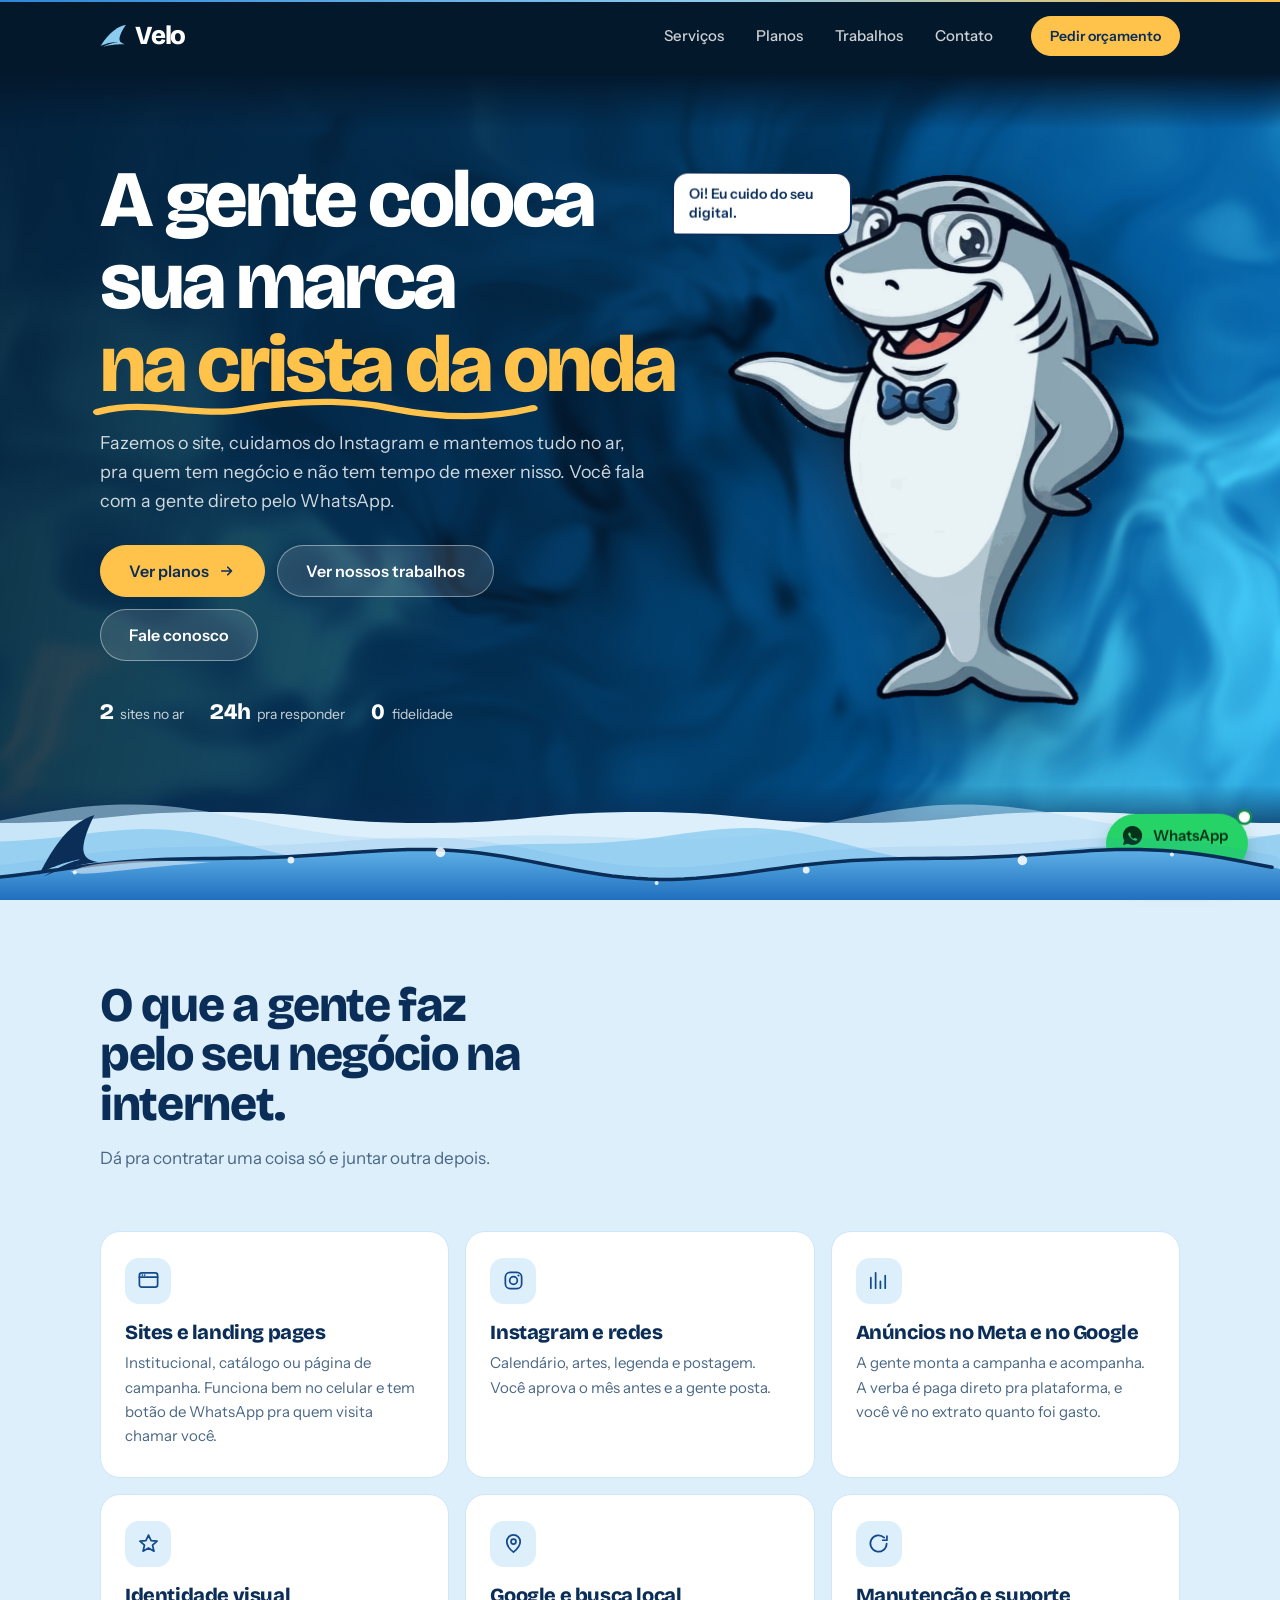
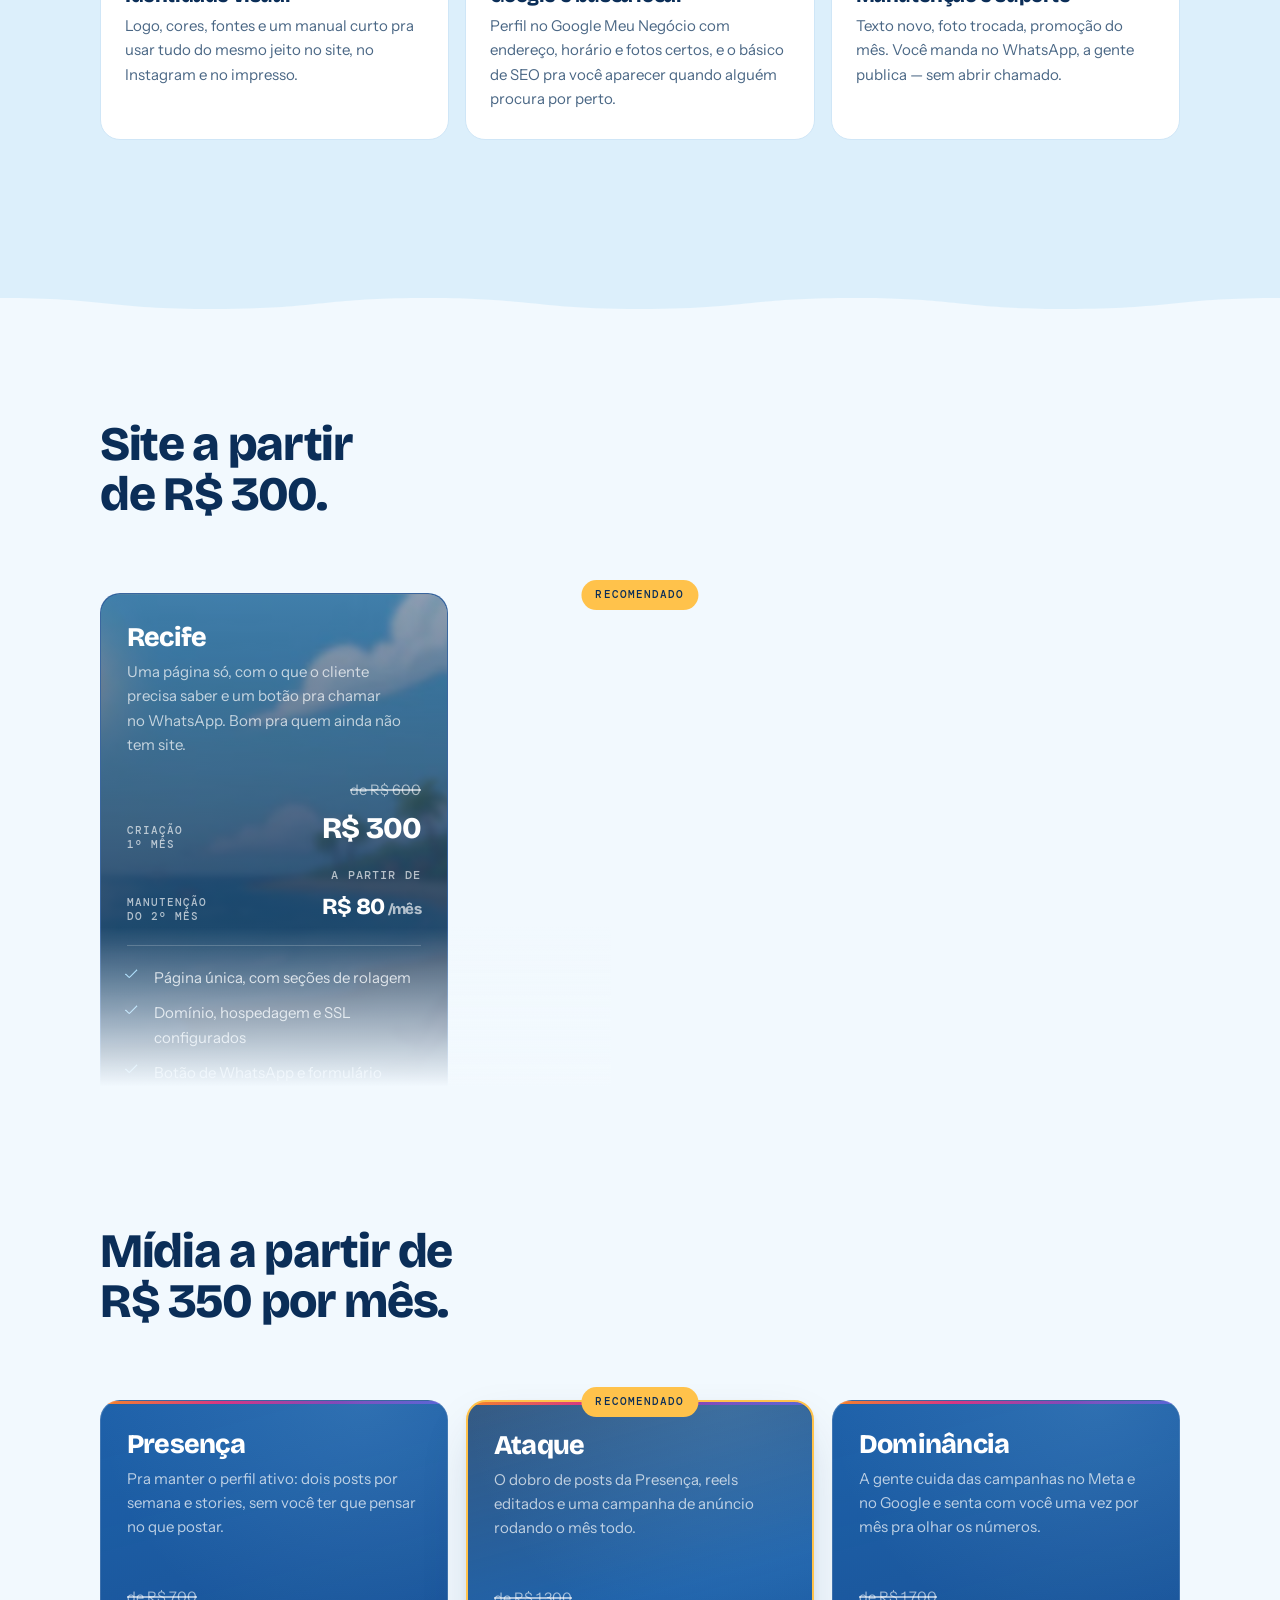
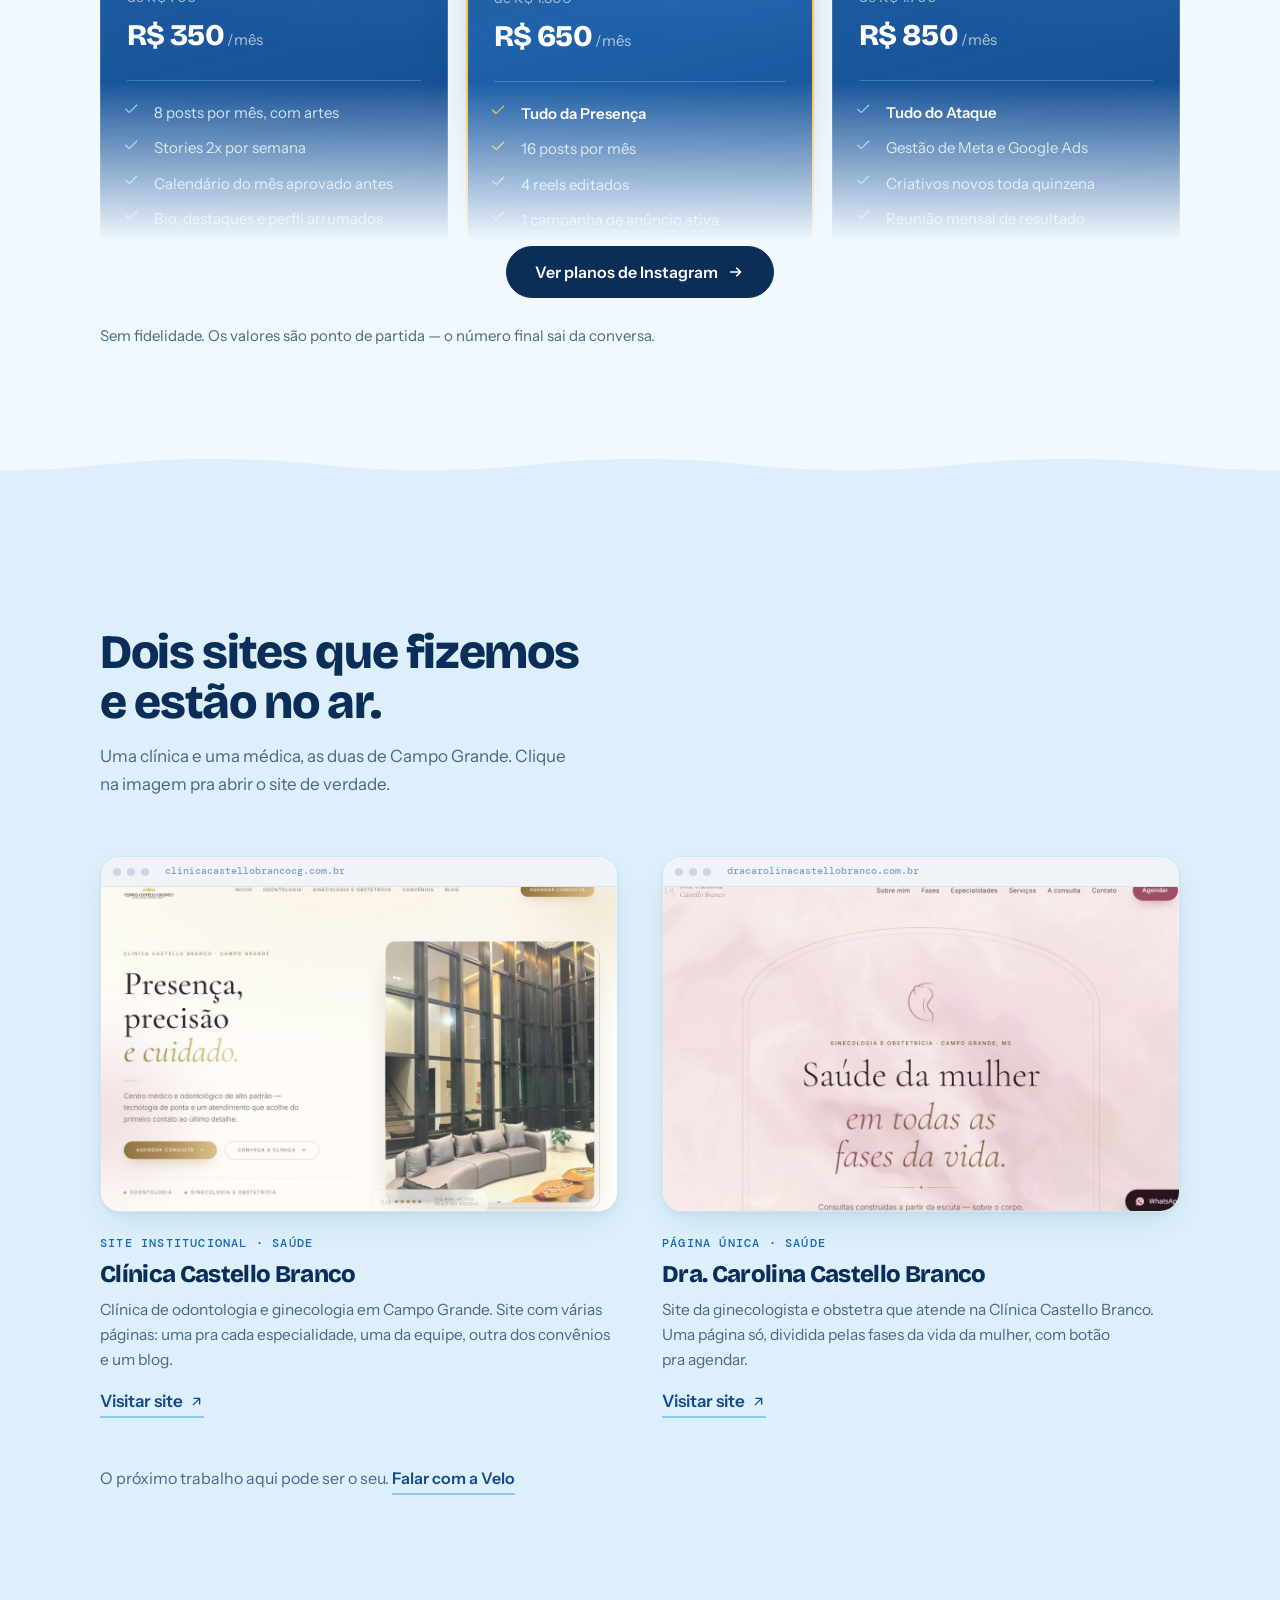
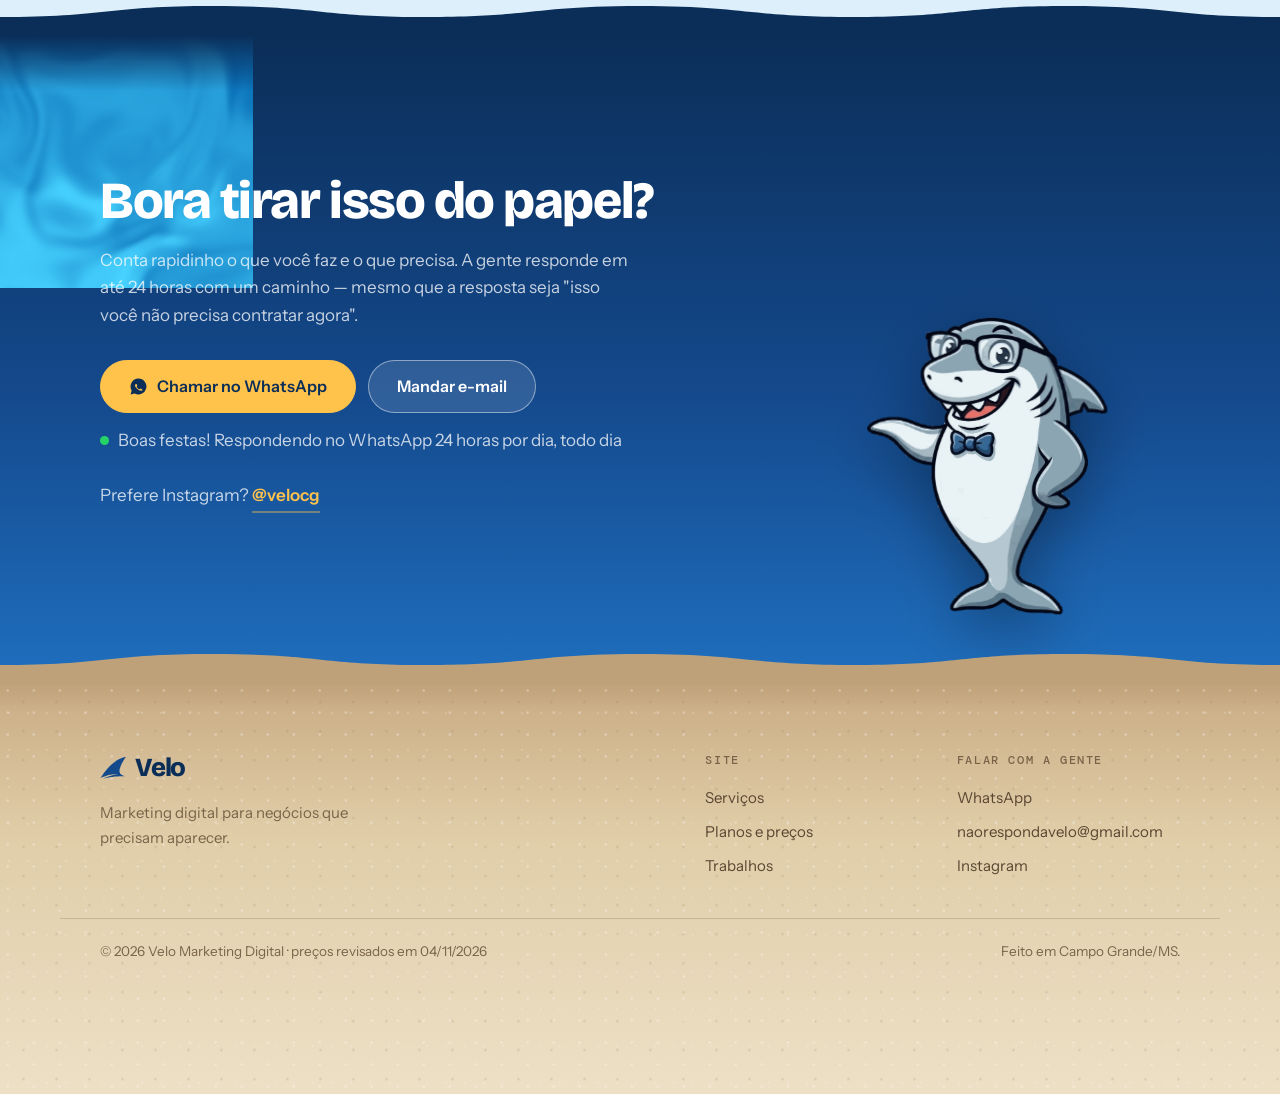
==== commit 2525c657: "Clínica: a página da equipe existe, volta pro texto Conferido no site no ar: o menu tem Equipe, Espe" ====
--- a/index.html
+++ b/index.html
@@ -339,7 +339,7 @@
         <div class="obra__info">
           <p class="obra__tipo">Site institucional · Saúde</p>
           <h3>Clínica Castello Branco</h3>
-          <p>Clínica de odontologia e ginecologia em Campo Grande. Site com várias páginas: uma pra cada especialidade, outra pros convênios e um blog.</p>
+          <p>Clínica de odontologia e ginecologia em Campo Grande. Site com várias páginas: uma pra cada especialidade, uma da equipe, outra dos convênios e um blog.</p>
           <a class="link" href="https://clinicacastellobrancocg.com.br" target="_blank" rel="noopener">
             Visitar site
             <svg viewBox="0 0 24 24" aria-hidden="true"><path d="M7 17 17 7m0 0H8m9 0v9" fill="none" stroke="currentColor" stroke-width="2.2" stroke-linecap="round" stroke-linejoin="round"/></svg>
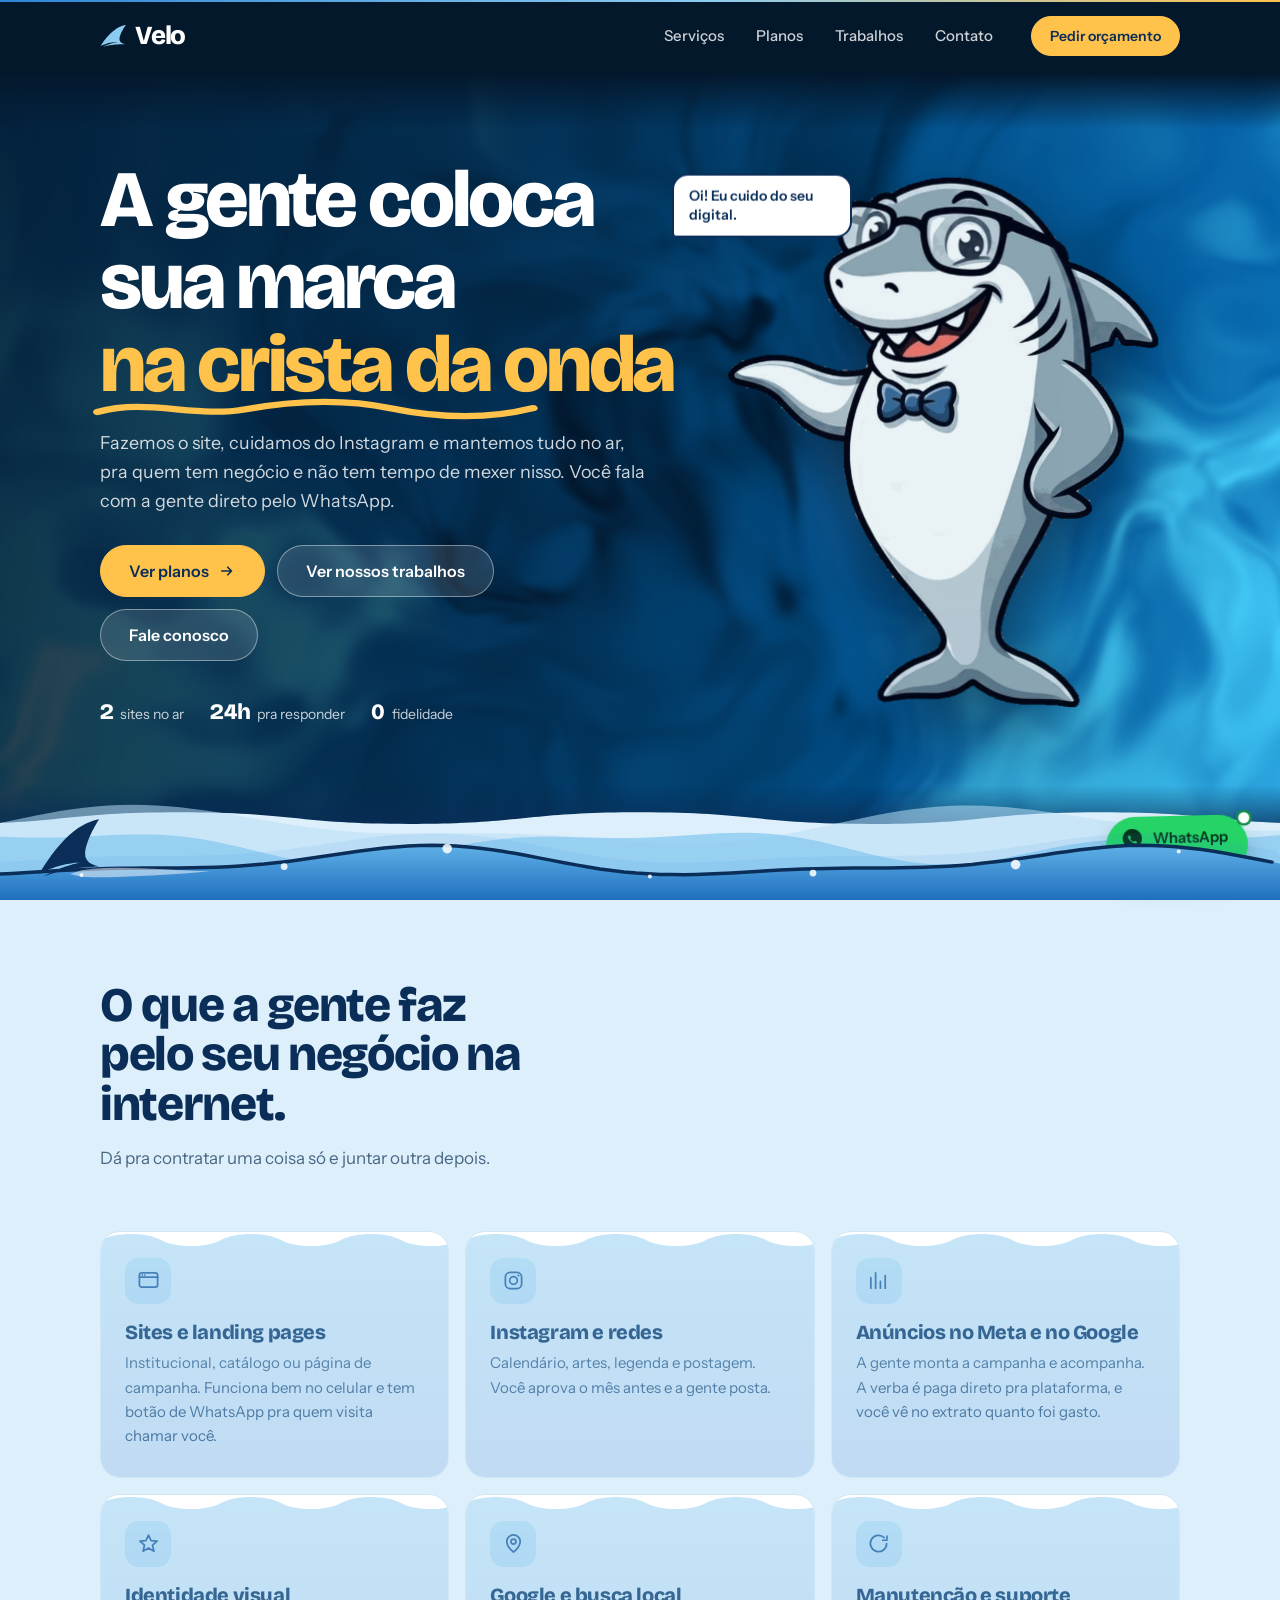
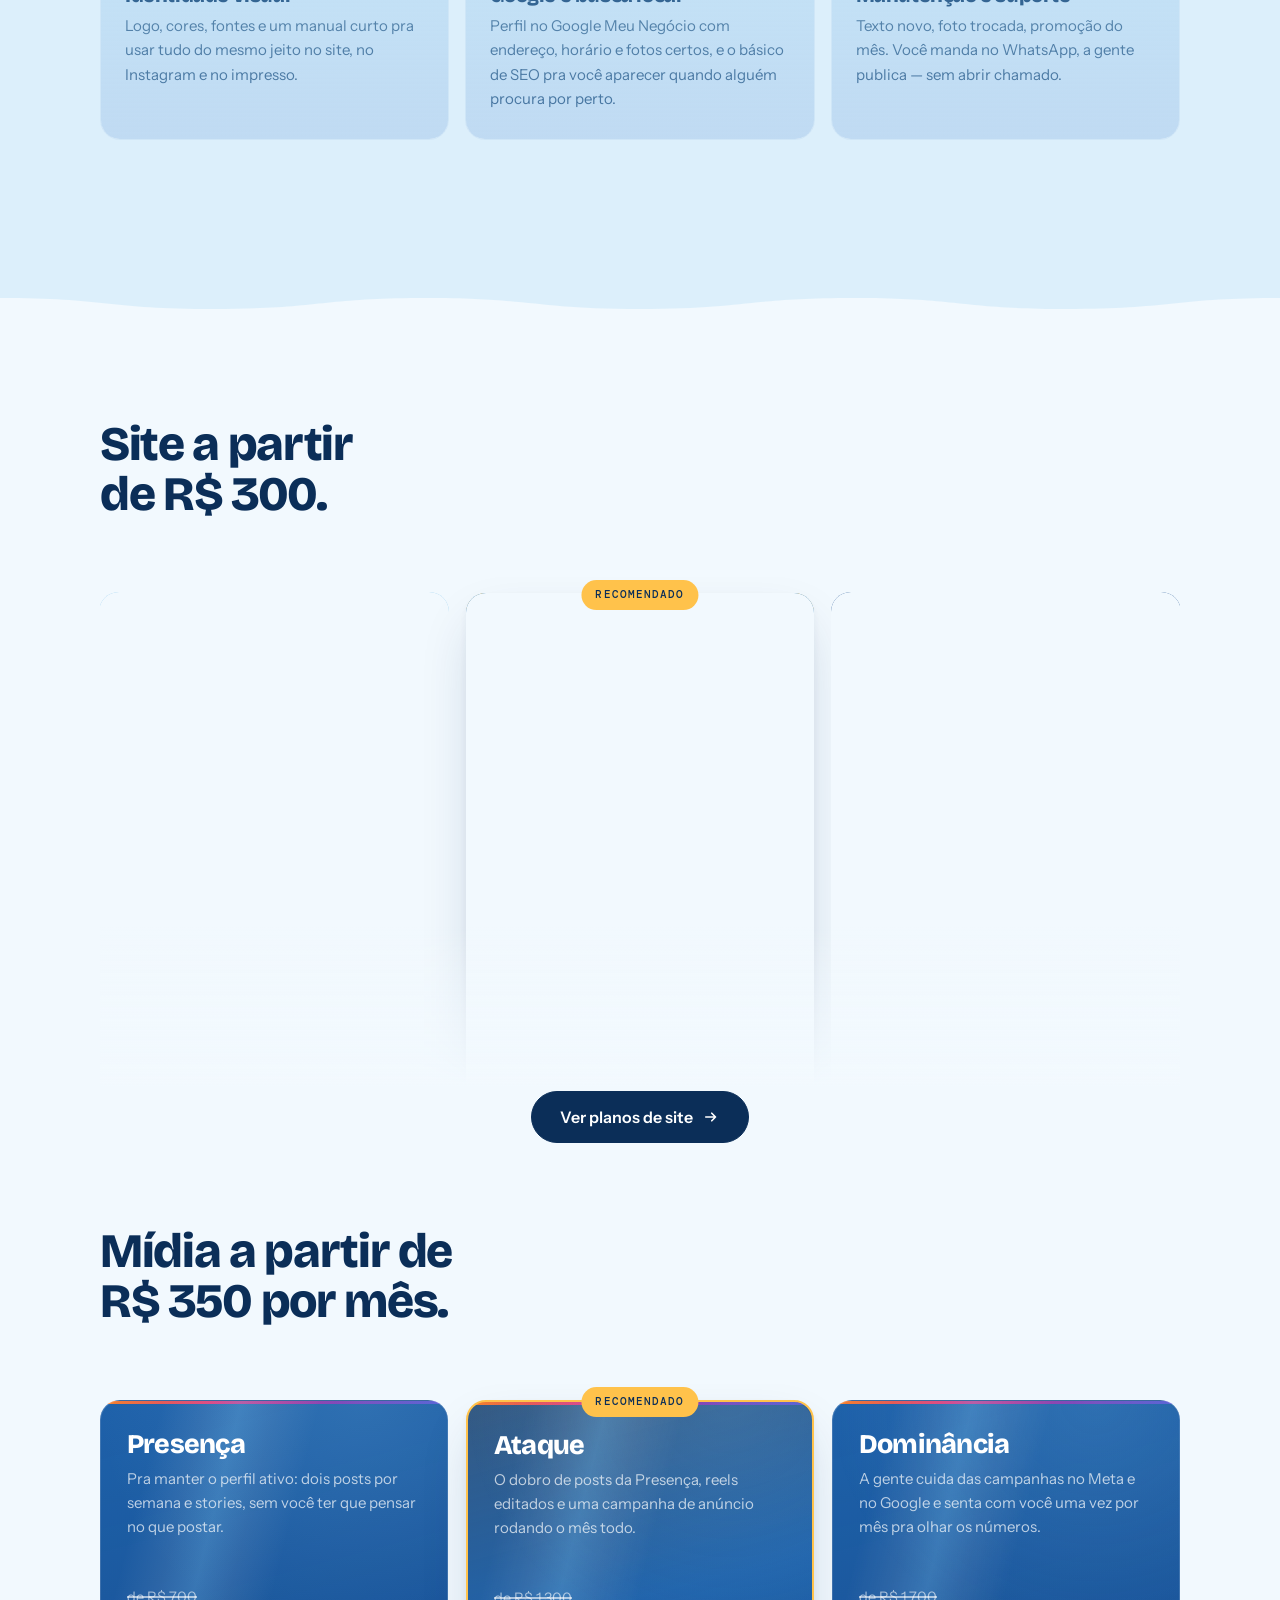
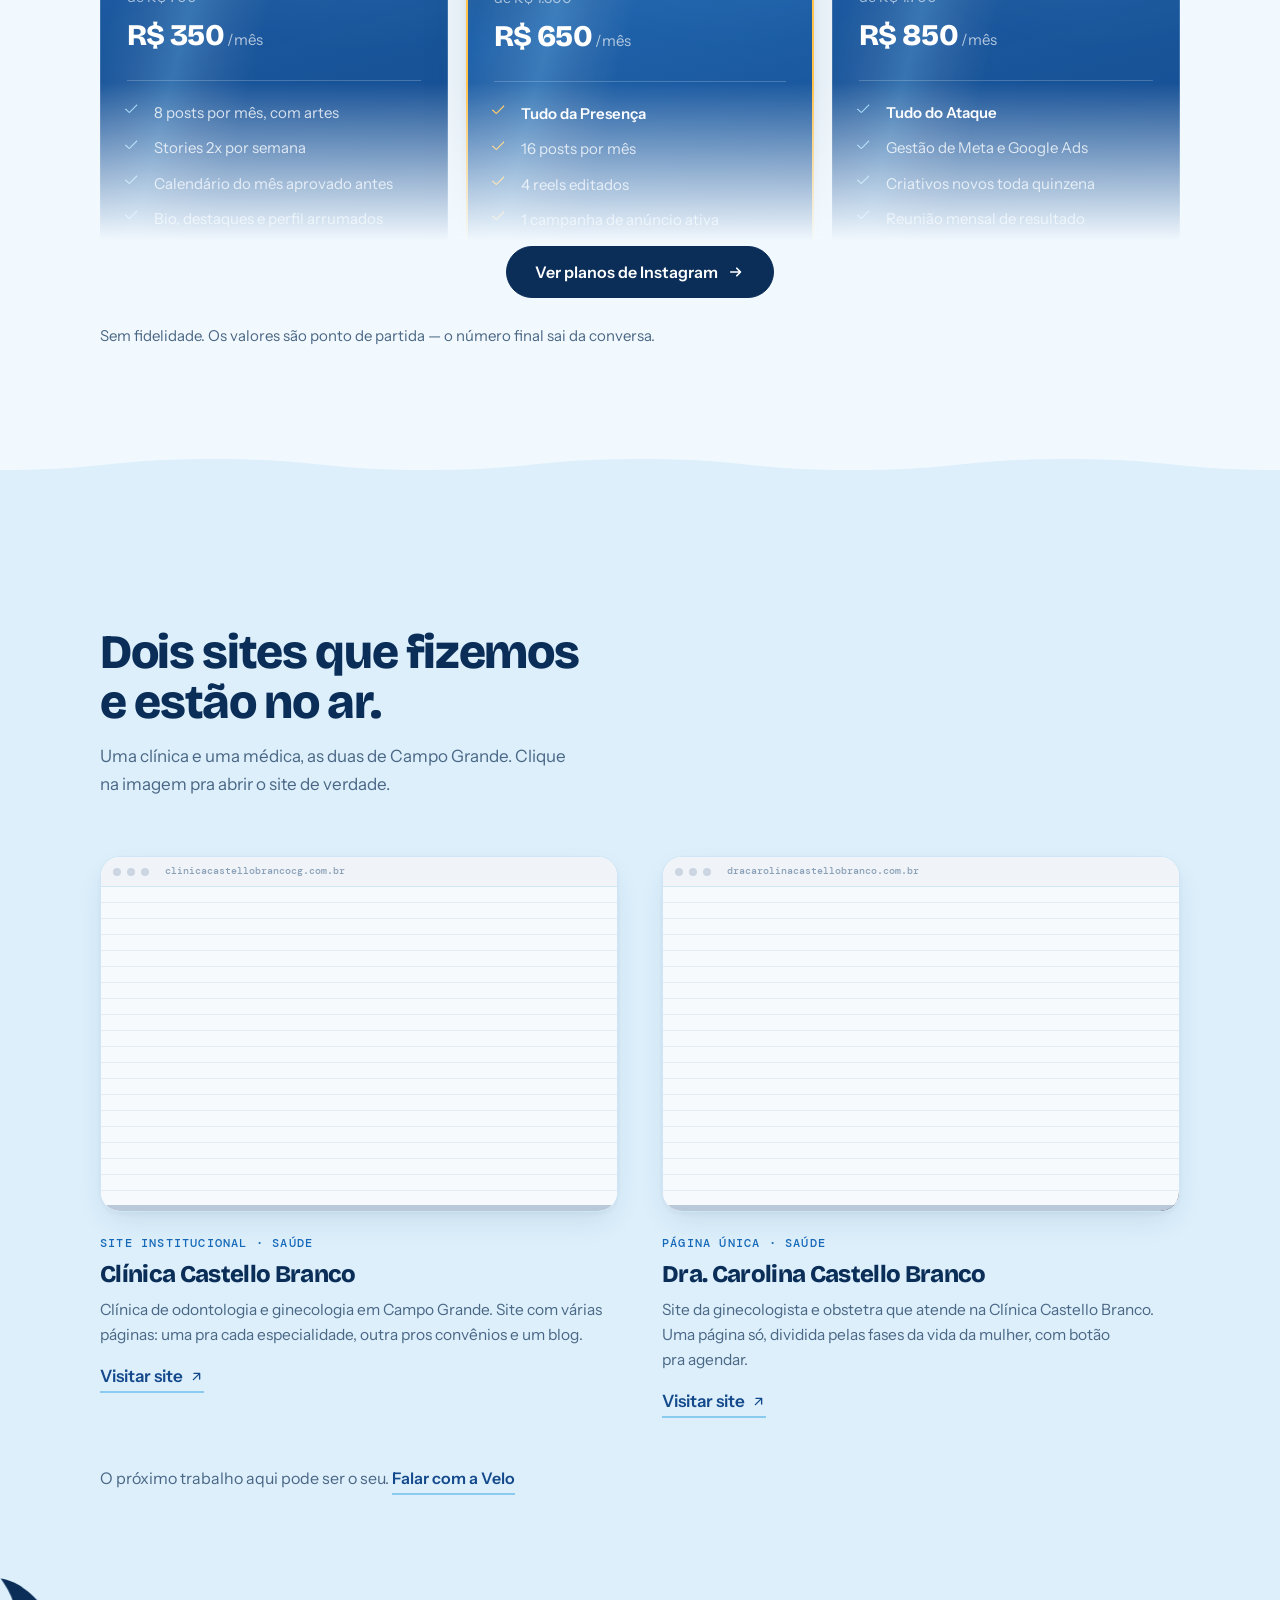
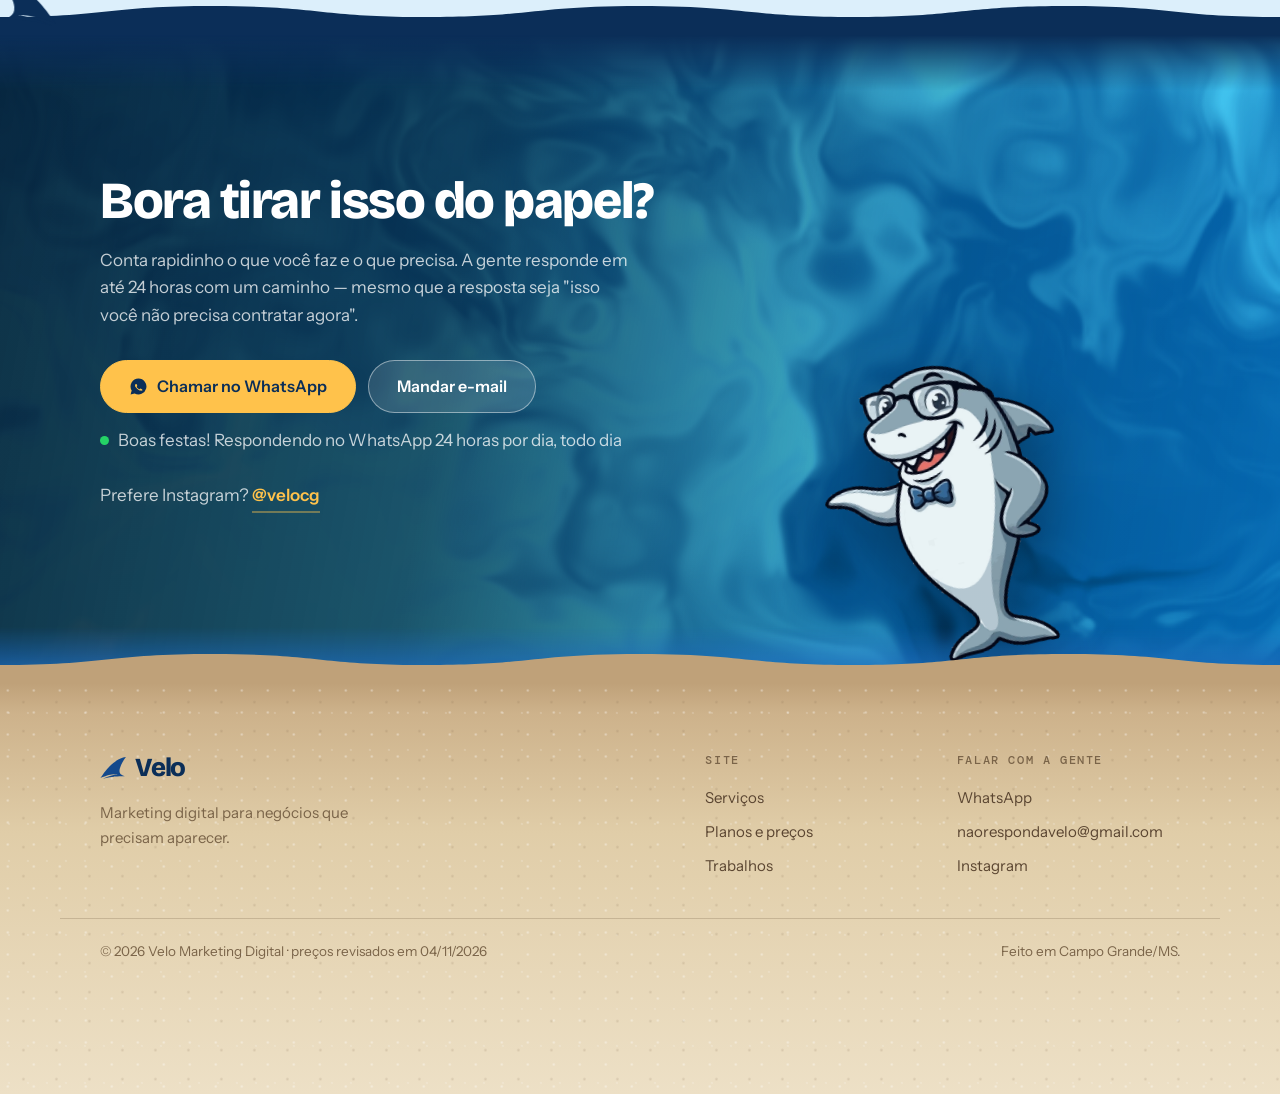
==== commit b7027685: "Movimento novo: cada seção sai da água do seu jeito Antes quase tudo era o mesmo gesto (algo andando" ====
--- a/index.html
+++ b/index.html
@@ -20,7 +20,7 @@
 <!-- fontes: servidas daqui, ver o topo do style.css. Sem preload de propósito
      (medido em 04/11: no 4G, as fontes disputavam banda com o CSS e a primeira
      pintura atrasava 0,6 s) -->
-<link rel="stylesheet" href="css/style.css?v=6">
+<link rel="stylesheet" href="css/style.css?v=7">
 </head>
 <body>
 
@@ -76,8 +76,8 @@
     <div class="hero__texto">
 
       <h1 class="hero__h1 reveal" style="--d:1">
-        A gente coloca sua marca
-        <span class="grifo">na crista da onda<svg class="grifo__risco" viewBox="0 0 300 18" preserveAspectRatio="none" aria-hidden="true"><path d="M2 12c25-11 50 5 75-2s50-9 75-1 50 9 73 0" fill="none" stroke="currentColor" stroke-width="5" stroke-linecap="round"/></svg></span>
+        <span class="pal"><span style="--i:0">A</span></span> <span class="pal"><span style="--i:1">gente</span></span> <span class="pal"><span style="--i:2">coloca</span></span> <span class="pal"><span style="--i:3">sua</span></span> <span class="pal"><span style="--i:4">marca</span></span>
+        <span class="grifo"><span class="pal"><span style="--i:5">na</span></span> <span class="pal"><span style="--i:6">crista</span></span> <span class="pal"><span style="--i:7">da</span></span> <span class="pal"><span style="--i:8">onda</span></span><svg class="grifo__risco" viewBox="0 0 300 18" preserveAspectRatio="none" aria-hidden="true"><path d="M2 12c25-11 50 5 75-2s50-9 75-1 50 9 73 0" fill="none" stroke="currentColor" stroke-width="5" stroke-linecap="round"/></svg></span>
       </h1>
 
       <p class="hero__sub reveal" style="--d:2">
@@ -98,7 +98,7 @@
       <ul class="selos reveal" style="--d:4">
         <li><strong data-conta="2">2</strong> sites no ar</li>
         <li><strong data-conta="24" data-sufixo="h">24h</strong> pra responder</li>
-        <li><strong>0</strong> fidelidade</li>
+        <li><strong data-rola>0</strong> fidelidade</li>
       </ul>
     </div>
   </div>
@@ -113,42 +113,42 @@
     </header>
 
     <ul class="cards">
-      <li class="card reveal" data-inclina="4">
+      <li class="card reveal">
         <span class="card__icone" aria-hidden="true">
           <svg viewBox="0 0 24 24"><rect x="2.5" y="4" width="19" height="15" rx="2.5" fill="none" stroke="currentColor" stroke-width="1.8"/><path d="M2.5 8.5h19M5.6 6.3h.01M8 6.3h.01" fill="none" stroke="currentColor" stroke-width="1.8" stroke-linecap="round"/></svg>
         </span>
         <h3>Sites e landing pages</h3>
         <p>Institucional, catálogo ou página de campanha. Funciona bem no celular e tem botão de WhatsApp pra quem visita chamar você.</p>
       </li>
-      <li class="card reveal" data-inclina="4" style="--d:1">
+      <li class="card reveal" style="--d:1">
         <span class="card__icone" aria-hidden="true">
           <svg viewBox="0 0 24 24"><rect x="3.5" y="3.5" width="17" height="17" rx="5" fill="none" stroke="currentColor" stroke-width="1.8"/><circle cx="12" cy="12" r="4" fill="none" stroke="currentColor" stroke-width="1.8"/><circle cx="17.2" cy="6.8" r="1.15" fill="currentColor"/></svg>
         </span>
         <h3>Instagram e redes</h3>
         <p>Calendário, artes, legenda e postagem. Você aprova o mês antes e a gente posta.</p>
       </li>
-      <li class="card reveal" data-inclina="4" style="--d:2">
+      <li class="card reveal" style="--d:2">
         <span class="card__icone" aria-hidden="true">
           <svg viewBox="0 0 24 24"><path d="M4 20V9m5 11V4m5 16v-7m5 7V7" fill="none" stroke="currentColor" stroke-width="1.8" stroke-linecap="round"/></svg>
         </span>
         <h3>Anúncios no Meta e no Google</h3>
         <p>A gente monta a campanha e acompanha. A verba é paga direto pra plataforma, e você vê no extrato quanto foi gasto.</p>
       </li>
-      <li class="card reveal" data-inclina="4" style="--d:3">
+      <li class="card reveal" style="--d:3">
         <span class="card__icone" aria-hidden="true">
           <svg viewBox="0 0 24 24"><path d="M12 3.2 14.7 9l6.3.6-4.8 4.2 1.5 6.2L12 16.7 6.3 20l1.5-6.2L3 9.6 9.3 9z" fill="none" stroke="currentColor" stroke-width="1.8" stroke-linejoin="round"/></svg>
         </span>
         <h3>Identidade visual</h3>
         <p>Logo, cores, fontes e um manual curto pra usar tudo do mesmo jeito no site, no Instagram e no impresso.</p>
       </li>
-      <li class="card reveal" data-inclina="4" style="--d:4">
+      <li class="card reveal" style="--d:4">
         <span class="card__icone" aria-hidden="true">
           <svg viewBox="0 0 24 24"><path d="M12 21s7-5.4 7-11a7 7 0 1 0-14 0c0 5.6 7 11 7 11Z" fill="none" stroke="currentColor" stroke-width="1.8" stroke-linejoin="round"/><circle cx="12" cy="10" r="2.6" fill="none" stroke="currentColor" stroke-width="1.8"/></svg>
         </span>
         <h3>Google e busca local</h3>
         <p>Perfil no Google Meu Negócio com endereço, horário e fotos certos, e o básico de SEO pra você aparecer quando alguém procura por perto.</p>
       </li>
-      <li class="card reveal" data-inclina="4" style="--d:5">
+      <li class="card reveal" style="--d:5">
         <span class="card__icone" aria-hidden="true">
           <svg viewBox="0 0 24 24"><path d="M20.5 12a8.5 8.5 0 1 1-2.6-6.1" fill="none" stroke="currentColor" stroke-width="1.8" stroke-linecap="round"/><path d="M20.8 4.2v4.4h-4.4" fill="none" stroke="currentColor" stroke-width="1.8" stroke-linecap="round" stroke-linejoin="round"/></svg>
         </span>
@@ -167,7 +167,8 @@
     </header>
 
     <div class="planos planos--teaser">
-      <article class="plano plano--escuro plano--mar reveal" data-inclina="3" data-fundo="recife">
+      <article class="plano plano--escuro plano--mar reveal" data-fundo="recife">
+        <span class="plano__agua" aria-hidden="true"></span>
         <h3 class="plano__nome">Recife</h3>
         <p class="plano__pitch">Uma página só, com o que o cliente precisa saber e um botão pra chamar no WhatsApp. Bom pra quem ainda não tem site.</p>
         <div class="plano__duplo">
@@ -194,7 +195,8 @@
         </ul>
       </article>
 
-      <article class="plano plano--escuro plano--mar plano--destaque reveal" data-inclina="3" style="--d:1" data-fundo="alto-mar">
+      <article class="plano plano--escuro plano--mar plano--destaque reveal" style="--d:1" data-fundo="alto-mar">
+        <span class="plano__agua" aria-hidden="true"></span>
         <span class="plano__fita">Recomendado</span>
         <h3 class="plano__nome">Alto mar</h3>
         <p class="plano__pitch">Site com várias páginas, pra quem tem vários serviços e precisa explicar cada um no seu espaço.</p>
@@ -222,7 +224,8 @@
         </ul>
       </article>
 
-      <article class="plano plano--escuro plano--mar reveal" data-inclina="3" style="--d:2" data-fundo="abissal">
+      <article class="plano plano--escuro plano--mar reveal" style="--d:2" data-fundo="abissal">
+        <span class="plano__agua" aria-hidden="true"></span>
         <h3 class="plano__nome">Abissal</h3>
         <p class="plano__pitch">Pra quem tem catálogo grande ou quer mexer no site sozinho: busca com filtros, painel de edição e integração com agenda ou pagamento.</p>
         <div class="plano__duplo">
@@ -262,7 +265,8 @@
     </header>
 
     <div class="planos planos--midia planos--teaser">
-      <article class="plano plano--escuro plano--noite reveal" data-inclina="3">
+      <article class="plano plano--escuro plano--noite reveal">
+        <span class="plano__agua" aria-hidden="true"></span>
         <h3 class="plano__nome">Presença</h3>
         <p class="plano__pitch">Pra manter o perfil ativo: dois posts por semana e stories, sem você ter que pensar no que postar.</p>
         <p class="plano__preco">
@@ -277,7 +281,8 @@
         </ul>
       </article>
 
-      <article class="plano plano--escuro plano--noite plano--destaque reveal" data-inclina="3" style="--d:1">
+      <article class="plano plano--escuro plano--noite plano--destaque reveal" style="--d:1">
+        <span class="plano__agua" aria-hidden="true"></span>
         <span class="plano__fita">Recomendado</span>
         <h3 class="plano__nome">Ataque</h3>
         <p class="plano__pitch">O dobro de posts da Presença, reels editados e uma campanha de anúncio rodando o mês todo.</p>
@@ -293,7 +298,8 @@
         </ul>
       </article>
 
-      <article class="plano plano--escuro plano--noite reveal" data-inclina="3" style="--d:2">
+      <article class="plano plano--escuro plano--noite reveal" style="--d:2">
+        <span class="plano__agua" aria-hidden="true"></span>
         <h3 class="plano__nome">Dominância</h3>
         <p class="plano__pitch">A gente cuida das campanhas no Meta e no Google e senta com você uma vez por mês pra olhar os números.</p>
         <p class="plano__preco">
@@ -330,7 +336,7 @@
 
     <div class="obras">
       <article class="obra reveal">
-        <a class="obra__tela" data-inclina="4" href="https://clinicacastellobrancocg.com.br" target="_blank" rel="noopener" aria-label="Abrir o site da Clínica Castello Branco em nova aba">
+        <a class="obra__tela" href="https://clinicacastellobrancocg.com.br" target="_blank" rel="noopener" aria-label="Abrir o site da Clínica Castello Branco em nova aba">
           <span class="tela__barra" aria-hidden="true"><i></i><i></i><i></i><em>clinicacastellobrancocg.com.br</em></span>
           <picture><source type="image/avif" srcset="images/trabalho-clinica.avif">
           <img class="tela__foto" src="images/trabalho-clinica.jpg" alt="Página inicial do site da Clínica Castello Branco" width="1200" height="750" loading="lazy">
@@ -339,7 +345,7 @@
         <div class="obra__info">
           <p class="obra__tipo">Site institucional · Saúde</p>
           <h3>Clínica Castello Branco</h3>
-          <p>Clínica de odontologia e ginecologia em Campo Grande. Site com várias páginas: uma pra cada especialidade, uma da equipe, outra dos convênios e um blog.</p>
+          <p>Clínica de odontologia e ginecologia em Campo Grande. Site com várias páginas: uma pra cada especialidade, outra pros convênios e um blog.</p>
           <a class="link" href="https://clinicacastellobrancocg.com.br" target="_blank" rel="noopener">
             Visitar site
             <svg viewBox="0 0 24 24" aria-hidden="true"><path d="M7 17 17 7m0 0H8m9 0v9" fill="none" stroke="currentColor" stroke-width="2.2" stroke-linecap="round" stroke-linejoin="round"/></svg>
@@ -348,7 +354,7 @@
       </article>
 
       <article class="obra reveal" style="--d:1">
-        <a class="obra__tela" data-inclina="4" href="https://dracarolinacastellobranco.com.br" target="_blank" rel="noopener" aria-label="Abrir o site da Dra. Carolina Castello Branco em nova aba">
+        <a class="obra__tela" href="https://dracarolinacastellobranco.com.br" target="_blank" rel="noopener" aria-label="Abrir o site da Dra. Carolina Castello Branco em nova aba">
           <span class="tela__barra" aria-hidden="true"><i></i><i></i><i></i><em>dracarolinacastellobranco.com.br</em></span>
           <picture><source type="image/avif" srcset="images/trabalho-carolina.avif">
           <img class="tela__foto" src="images/trabalho-carolina.jpg" alt="Página inicial do site da Dra. Carolina Castello Branco" width="1200" height="750" loading="lazy">
@@ -475,7 +481,7 @@
 
 <script src="js/main.js?v=4" defer></script>
 <script src="js/shader.js?v=5" defer></script>
-<script src="js/vivo.js?v=4" defer></script>
+<script src="js/vivo.js?v=5" defer></script>
 <script src="js/campanhas.js?v=6" defer></script>
 </body>
 </html>
--- a/css/style.css
+++ b/css/style.css
@@ -157,7 +157,12 @@
 
 .marca{ display:inline-flex; align-items:center; gap:9px; text-decoration:none; color:var(--abissal); flex:0 0 auto; }
 .marca__fin{ width:26px; height:26px; fill:currentColor; transition:transform .35s cubic-bezier(.34,1.56,.64,1); }
-.marca:hover .marca__fin{ transform:translateY(-3px) rotate(-6deg); }
+/* no hover a barbatana dá um mergulho curto e volta, em vez de só girar */
+@keyframes fin-mergulho{
+  35%{ transform:translate(3px,5px) rotate(10deg); }
+  70%{ transform:translate(1px,-3px) rotate(-7deg); }
+}
+.marca:hover .marca__fin{ animation:fin-mergulho .7s cubic-bezier(.3,.7,.4,1); }
 .marca__nome{
   font-family:var(--display); font-weight:800; font-size:26px;
   letter-spacing:-.045em; line-height:1;
@@ -219,24 +224,32 @@
 
 .btn{
   --bg:var(--abissal); --fg:#fff; --bd:var(--abissal);
-  position:relative; overflow:hidden;
+  position:relative; overflow:hidden; isolation:isolate;   /* a onda passa por baixo do texto */
   display:inline-flex; align-items:center; justify-content:center; gap:9px;
   font-family:var(--corpo); font-weight:600; font-size:15px; line-height:1;
   padding:13px 22px; min-height:44px; border-radius:999px;
   border:1.5px solid var(--bd); background:var(--bg); color:var(--fg);
   text-decoration:none; cursor:pointer; white-space:nowrap;
-  transition:transform .22s cubic-bezier(.34,1.4,.64,1),box-shadow .22s ease,background .22s ease,color .22s ease;
+  transition:transform .22s cubic-bezier(.34,1.4,.64,1),translate .45s cubic-bezier(.3,1.5,.5,1),box-shadow .22s ease,background .22s ease,color .22s ease;
+  /* ímã (vivo.js, só com mouse): o botão grande puxa um pouco pro ponteiro */
+  translate:var(--ima-x,0px) var(--ima-y,0px);
 }
 .btn:hover{ transform:translateY(-2px); box-shadow:0 10px 22px -8px rgba(11,46,88,.45); }
 .btn:active{ transform:translateY(0) scale(.985); }
-
-/* brilho de sol atravessando o botão no hover */
-.btn::after{
-  content:""; position:absolute; inset:0 auto 0 -60%; width:45%;
-  background:linear-gradient(100deg,transparent,rgba(255,194,75,.55),transparent);
-  transform:skewX(-18deg); transition:left .55s cubic-bezier(.4,0,.2,1);
-}
-.btn:hover::after{ left:120%; }
+.btn.is-ima{ transition:transform .22s cubic-bezier(.34,1.4,.64,1),translate .1s linear,box-shadow .22s ease,background .22s ease,color .22s ease; }
+
+/* Onda: um anel que abre a partir de onde o ponteiro entrou (ou do dedo,
+   no toque). Quem põe a posição e dispara é o vivo.js; sem ele, nada
+   aparece. Era um brilho de sol atravessando — genérico, e igual em tudo. */
+.btn::after,.pl-pulo::after{
+  content:""; position:absolute; z-index:-1; pointer-events:none;
+  left:calc(var(--ox,50%) - var(--or,60px)); top:calc(var(--oy,50%) - var(--or,60px));
+  width:calc(var(--or,60px) * 2); aspect-ratio:1; border-radius:50%;
+  background:radial-gradient(closest-side,transparent 52%,var(--onda,rgba(255,255,255,.55)) 78%,transparent 100%);
+  opacity:0; scale:0;
+}
+.btn--vazado,.btn--zap{ --onda:rgba(11,46,88,.22); }
+.hero__acoes .btn--vazado,.pl-pulo{ --onda:rgba(255,255,255,.5); }
 
 .btn--primario{ --bg:var(--abissal); --fg:#fff; --bd:var(--abissal); }
 .btn--vazado{ --bg:transparent; --fg:var(--abissal); --bd:var(--borda); }
@@ -253,15 +266,29 @@
 .btn__zap{ width:19px; height:19px; }
 
 .link{
+  position:relative;
   display:inline-flex; align-items:center; gap:6px;
   font-weight:600; color:var(--profundo); text-decoration:none;
   border-bottom:2px solid var(--raso); padding-bottom:1px;
-  transition:border-color .2s ease,color .2s ease,gap .2s ease;
-}
-.link:hover{ color:var(--abissal); border-bottom-color:var(--sol); gap:9px; }
-.link svg{ width:15px; height:15px; }
+  transition:border-color .2s ease,color .2s ease;
+}
+.link svg{ width:15px; height:15px; transition:translate .25s cubic-bezier(.3,1.5,.5,1); }
 .link--claro{ color:var(--sol); border-bottom-color:rgba(255,194,75,.4); }
-.link--claro:hover{ color:#fff; border-bottom-color:#fff; }
+/* no hover o sublinhado reto vira uma onda correndo (a seta escapa um
+   pouquinho, sem mexer no tamanho do link como o `gap` fazia) */
+.link::after{
+  content:""; position:absolute; left:0; right:0; bottom:-4px; height:7px;
+  background:var(--sol); opacity:0; pointer-events:none;
+  -webkit-mask:var(--linha-onda) repeat-x 0 50%/24px 7px;
+          mask:var(--linha-onda) repeat-x 0 50%/24px 7px;
+  transition:opacity .2s ease;
+}
+@keyframes onda-corre{ to{ -webkit-mask-position:24px 50%; mask-position:24px 50%; } }
+.link:hover{ color:var(--abissal); border-bottom-color:transparent; }
+.link:hover::after{ opacity:1; animation:onda-corre .7s linear infinite; }
+.link:hover svg{ translate:3px -1px; }
+.link--claro:hover{ color:#fff; }
+.link--claro::after{ background:#fff; }
 
 .rotulo,.olho{
   font-family:var(--mono); font-size:12px; font-weight:500;
@@ -435,26 +462,38 @@
   position:relative; overflow:hidden;
   background:var(--branco); border:1px solid var(--borda);
   border-radius:var(--raio); padding:26px 24px 28px;
-  transition:transform .3s cubic-bezier(.34,1.3,.64,1),box-shadow .3s ease,border-color .3s ease;
-}
-.card:hover{ transform:translateY(-5px); box-shadow:var(--sombra-alta); border-color:var(--raso); }
-
-/* onda que sobe por trás do card no hover */
+  transition:box-shadow .3s ease,border-color .3s ease;
+}
+.card:hover{ box-shadow:var(--sombra); border-color:var(--raso); }
+
+/* No hover a água enche o card por baixo, com a crista balançando de lado:
+   o card de serviço não sobe nem inclina, ele alaga. Sobe por transform
+   (antes era `height`, que refazia o layout do pseudo a cada quadro). */
 .card::before{
-  content:""; position:absolute; left:0; right:0; bottom:0; height:0;
-  background:linear-gradient(180deg,rgba(220,239,251,.65),rgba(220,239,251,0));
-  transition:height .4s cubic-bezier(.4,0,.2,1);
-}
-.card:hover::before{ height:100%; }
-
-.card > *{ position:relative; }
+  content:""; position:absolute; z-index:0; pointer-events:none;
+  left:-120px; right:0; bottom:0; height:58%;
+  background:linear-gradient(180deg,rgba(140,203,240,.5),rgba(220,239,251,.85) 70%);
+  -webkit-mask:var(--crista) repeat-x 0 0/120px 16px,linear-gradient(#000,#000) no-repeat 0 15px/100% 100%;
+          mask:var(--crista) repeat-x 0 0/120px 16px,linear-gradient(#000,#000) no-repeat 0 15px/100% 100%;
+  translate:0 101%;
+  transition:translate .6s cubic-bezier(.3,1.15,.5,1);
+}
+@keyframes marola{ to{ transform:translateX(120px); } }
+.card:hover::before{ translate:0 0; animation:marola 2.6s linear infinite; }
+
+.card > *{ position:relative; z-index:1; }
 
 .card__icone{
   display:grid; place-items:center; width:46px; height:46px; margin-bottom:18px;
   border-radius:14px; background:var(--espuma); color:var(--profundo);
-  transition:background .3s ease,color .3s ease,transform .3s ease;
-}
-.card:hover .card__icone{ background:var(--abissal); color:var(--sol); transform:rotate(-6deg); }
+  transition:background .3s ease,color .3s ease;
+}
+/* o ícone vira boia: fica navy e balança na água que subiu */
+@keyframes icone-boia{
+  0%,100%{ transform:translateY(0) rotate(0deg); }
+  50%{ transform:translateY(-4px) rotate(-7deg); }
+}
+.card:hover .card__icone{ background:var(--abissal); color:var(--sol); animation:icone-boia 1.8s ease-in-out infinite; }
 .card__icone svg{ width:23px; height:23px; }
 
 .card h3{ font-size:20px; letter-spacing:-.02em; margin-bottom:9px; }
@@ -476,7 +515,14 @@
   box-shadow:var(--sombra); text-decoration:none;
   transition:transform .35s cubic-bezier(.34,1.3,.64,1),box-shadow .35s ease;
 }
-.obra__tela:hover{ transform:translateY(-6px) scale(1.012); box-shadow:var(--sombra-alta); }
+/* No hover a janela "liga": as três bolinhas ganham as cores de semáforo e
+   a página dentro dela desce um pouco, como quem rola o site. */
+.obra__tela:hover{ transform:translateY(-4px); box-shadow:var(--sombra-alta); }
+.tela__barra i{ transition:background-color .25s ease; }
+.obra__tela:hover .tela__barra i:nth-child(1){ background:#FF5F57; }
+.obra__tela:hover .tela__barra i:nth-child(2){ background:#FEBC2E; transition-delay:.05s; }
+.obra__tela:hover .tela__barra i:nth-child(3){ background:#28C840; transition-delay:.1s; }
+.obra__tela:hover .tela__foto{ translate:0 -3.6%; }
 
 .tela__barra{
   display:flex; align-items:center; gap:6px; height:30px; padding-inline:12px;
@@ -548,6 +594,23 @@
   transition:transform .3s cubic-bezier(.34,1.3,.64,1),box-shadow .3s ease;
 }
 .plano:hover{ transform:translateY(-4px); box-shadow:var(--sombra-alta); }
+
+/* No hover os "checks" acendem um depois do outro, de cima pra baixo, e a
+   fita "Recomendado" boia. Nada inclina: o card de plano é pra ler. */
+.plano__lista li::before{ transition:border-color .25s ease; }
+.plano:hover .plano__lista li::before{ border-color:var(--sol); }
+.plano--destaque:hover .plano__lista li::before{ border-color:#fff; }
+.plano:hover .plano__lista li:nth-child(2)::before{ transition-delay:.06s; }
+.plano:hover .plano__lista li:nth-child(3)::before{ transition-delay:.12s; }
+.plano:hover .plano__lista li:nth-child(4)::before{ transition-delay:.18s; }
+.plano:hover .plano__lista li:nth-child(5)::before{ transition-delay:.24s; }
+.plano:hover .plano__lista li:nth-child(6)::before{ transition-delay:.3s; }
+@keyframes fita-boia{
+  0%,100%{ transform:rotate(0deg); }
+  30%{ transform:translateY(-3px) rotate(-3deg); }
+  65%{ transform:translateY(1px) rotate(2deg); }
+}
+.plano:hover .plano__fita{ animation:fita-boia 1.6s ease-in-out infinite; }
 
 .plano--destaque{
   position:relative; border:2px solid var(--abissal);
@@ -678,9 +741,9 @@
 }
 .rodape__links a{
   display:block; text-decoration:none; font-size:15px; padding:5px 0;
-  color:var(--areia-texto); transition:color .2s ease,padding-left .2s ease;
-}
-.rodape__links a:hover{ color:var(--abissal); padding-left:5px; }
+  color:var(--areia-texto); transition:color .2s ease,translate .2s ease;
+}
+.rodape__links a:hover{ color:var(--abissal); translate:5px 0; }
 
 /* linha de maré: o risco que separa o rodapé do crédito lá embaixo */
 .rodape__fim{
@@ -745,109 +808,356 @@
 }
 
 /* ==========================================================================
-   12. MOVIMENTO NA ROLAGEM
-   ========================================================================== */
-
-/* Até 21/10 tudo entrava igual: sobe 26px, desfoca e aparece, em todo
-   texto da página. Agora cada seção mexe do seu jeito, e quase tudo anda
-   JUNTO com a rolagem (parallax), em vez de disparar uma vez e acabar:
-
-   - hero: chega uma vez ao abrir; rolando, o texto sobe mais rápido que a
-     página e o mascote fica para trás (profundidade);
-   - serviços: a coluna do meio dos cartões anda mais rápido que as pontas;
-   - títulos de seção: um parallax lento, sem sumir nem desfocar;
-   - planos: os cartões se levantam em perspectiva, um depois do outro;
-   - trabalhos: a foto desliza dentro da moldura do navegador;
-   - chamada: o título cresce até o tamanho e o mascote sobe junto;
+   12. MOVIMENTO — O IDIOMA DO MAR
+   ========================================================================== */
+
+/* Até 04/11 quase tudo era o mesmo gesto: alguma coisa andando no eixo Y
+   junto com a rolagem, e a mesma inclinação 3D no hover de todo card. O
+   dono enjoou, com razão. Agora cada parte da página mexe de um jeito que
+   só faz sentido aqui — tudo sai da água:
+
+   - títulos: as palavras sobem por uma linha d'água, uma de cada vez;
+   - hero: o tubarão salta pra fora da água ao abrir e mergulha quando você
+     desce; a onda da seção de baixo incha por cima dele (ressaca);
+   - serviços: os cards chegam alagados e a maré vaza de dentro deles;
+   - planos de site: o card emerge por uma superfície que fica parada na
+     tela, com a crista na cor da profundidade (Recife raso, Abissal fundo);
+   - planos de Instagram: um reflexo de luz atravessa o vidro;
+   - preços e números: rolam como odômetro (vivo.js);
+   - trabalhos: a persiana da janela sobe e a página "abre" (zoom de volta);
+   - chamada: a barbatana cruza a onda que separa a seção, e o mascote dá
+     um salto;
+   - avulsos: a linha de maré de cada item chega rolando da esquerda;
    - parágrafos: parados. Texto de ler não precisa de truque.
 
-   Tudo com animation-timeline: quem anima é o compositor, sem JS e sem
-   layout por quadro. SEM opacidade na rolagem: medido em 21/10, os
-   esmaecimentos amarrados à rolagem custavam de 30 a 45 pontos de GPU a
-   mais no notebook; só mexer (translate/rotate/scale) custa quase nada. Navegador sem suporte (Firefox, por enquanto) vê tudo
-   parado e no lugar. Os movimentos usam translate/rotate/scale, que são
-   propriedades separadas do transform: não brigam com a inclinação do
-   mouse (data-inclina) nem com as boias (main.js). */
+   Regras que não mudam:
+   - só transform (translate/rotate/scale, as propriedades separadas) na
+     rolagem. clip-path e mask animados repintam a cada quadro (medido em
+     04/11: 467 pinturas em 60 quadros contra 2 com translate). Por isso
+     toda "máscara" aqui é uma janela PARADA (clip-path ou overflow:clip
+     fixos) com o conteúdo andando por dentro dela — o compositor faz sozinho;
+   - nada de opacidade amarrada à rolagem (custo de GPU medido em 21/10);
+   - tudo que esconde alguma coisa mora dentro de @supports
+     (animation-timeline): Safari e Firefox veem a página inteira, parada,
+     no lugar. E dentro de prefers-reduced-motion:no-preference. */
+
+:root{
+  /* crista: a onda cheia por baixo, ladrilho de 120x16 que emenda sem costura */
+  --crista:url("data:image/svg+xml,%3Csvg xmlns='http://www.w3.org/2000/svg' viewBox='0 0 120 16' preserveAspectRatio='none'%3E%3Cpath d='M0 8C15 0 45 0 60 8S105 16 120 8V16H0Z'/%3E%3C/svg%3E");
+  /* linha de onda: só o risco, pra linha de maré dos avulsos e o sublinhado */
+  --linha-onda:url("data:image/svg+xml,%3Csvg xmlns='http://www.w3.org/2000/svg' viewBox='0 0 60 7' preserveAspectRatio='none'%3E%3Cpath d='M0 3.5C7.5 0 22.5 0 30 3.5S52.5 7 60 3.5' fill='none' stroke='%23000' stroke-width='1.6'/%3E%3C/svg%3E");
+  /* a barbatana da logo (o mesmo path do #fin-d do HTML) */
+  --barbatana:url("data:image/svg+xml,%3Csvg xmlns='http://www.w3.org/2000/svg' viewBox='312 138 278 238'%3E%3Cpath d='M533.476,236.687c-2.868,7.051 -2.735,7.078 -5.375,14.202c-0.665,1.961 -0.655,1.933 -1.298,3.891c-1.359,3.837 -2.415,7.758 -2.599,8.44c-3.18,11.537 -3.532,18.194 -3.641,19.496c-3.623,43.295 36.017,53.731 49.881,58.988c5.008,1.899 7.762,1.144 7.697,2.551c-0.009,0.203 -0.031,0.669 -2.504,0.371c-4.062,-0.489 -4.062,-0.534 -20.09,-0.603c-48.63,-0.212 -77.812,3.609 -79.697,3.72c-5.437,0.32 -13.757,1.381 -14.95,1.533c-25.435,3.245 -58.062,7.095 -106.945,20.127c-9.177,2.447 -14.059,4.936 -14.778,4.507c-1.249,-0.745 1.896,-1.879 3.943,-2.766c30.979,-13.432 64.457,-29.235 122.385,-42.217c30.078,-6.741 32.151,-4.523 32.165,-6.027c0.001,-0.136 0.113,-0.306 0.023,-0.408c-0.58,-0.66 -11.619,0.619 -19.922,0.779c-3.922,0.076 -3.866,0.583 -7.777,0.645c-3.888,0.062 -3.859,0.211 -7.746,0.551c-31.949,2.797 -54.523,8.594 -64.805,10.858c-7.779,1.713 -13.864,3.713 -15.642,4.162c-14.314,3.617 -47.841,15.9 -61.395,22.523c-0.295,0.144 -6.348,4.121 -2.16,-0.947c0.458,-0.555 9.23,-13.298 15.267,-21.771c1.5,-1.967 2.606,-3.615 4.362,-5.968c3.101,-4.587 24.04,-32.709 30.929,-40.966c9.379,-11.241 42.024,-52.761 85.208,-88.447c9.427,-7.79 24.633,-18.578 25.909,-19.409c9.427,-6.146 9.43,-6.112 10.244,-6.653c18.32,-12.197 60.696,-32.06 96.508,-37.364c1.273,-0.189 1.379,0.538 0.539,1.536c-0.547,0.65 -1.793,2.132 -6.188,8.631c-27.413,40.547 -39.616,67.759 -47.547,86.037l-0.001,0.001Z'/%3E%3C/svg%3E");
+}
 
 .reveal{ opacity:1; }
 
+/* ---------- palavras na linha d'água (estrutura) ----------
+   Cada palavra é uma janela (.pal) com a palavra de verdade dentro. O
+   padding com margem negativa estica a janela pra caber acento e perna de
+   letra sem mudar a altura da linha. Os h1 já vêm partidos no HTML (estão
+   na primeira tela, não dá pra esperar o JS); os h2 o vivo.js parte. */
+.pal{ display:inline-block; padding-block:.12em .2em; margin-block:-.12em -.2em; }
+.pal > span{ display:inline-block; }
+
+/* ---------- odômetro (estrutura; quem monta é o vivo.js) ---------- */
+.rola{ white-space:nowrap; }
+.rola__c{ display:inline-block; position:relative; clip-path:inset(0 -.4em); }
+.rola__alvo{ visibility:hidden; }
+.rola__fita{
+  position:absolute; left:50%; top:0; translate:-50% 0;
+  white-space:pre; text-align:center;
+  transition:transform 1.3s cubic-bezier(.16,.72,.12,1);
+}
+.rola__leitor{
+  position:absolute; width:1px; height:1px; overflow:hidden;
+  clip-path:inset(50%); white-space:nowrap;
+}
+
+/* a janela de água dos cards de plano: sem linha do tempo ela não existe */
+.plano__agua{ display:none; }
+
 @media (prefers-reduced-motion:no-preference){
 
-  /* ---- o hero chega uma vez, ao abrir (não depende da rolagem) ---- */
-  /* Encurtado em 11/2026: com .95s e 110ms por degrau o hero só ficava
-     pronto em ~1s no desktop e ~2s no celular, e era isso que o dono
-     sentia como "demorado". O título e o mascote entram sem espera; o
-     resto vem logo atrás em degraus de 60ms. */
-  @keyframes chega{ from{ opacity:0; translate:0 16px; } }
+  /* ======================================================================
+     A CHEGADA (uma vez, ao abrir — não depende da rolagem)
+     Tudo pronto em ~0,8 s; o título e o mascote começam sem espera.
+     ====================================================================== */
+
+  @keyframes aparece{ from{ opacity:0; } }
+  /* a opacidade aqui não é enfeite: a fonte troca uns 150 ms depois da
+     primeira pintura, e palavra visível nessa hora conta como layout shift */
+  @keyframes surge-palavra{ from{ opacity:0; translate:0 112%; rotate:7deg; } }
+  @keyframes mascote-salta{
+    from{ opacity:0; translate:0 46px; rotate:7deg; }
+    60%{ opacity:1; translate:0 -8px; rotate:-1.5deg; }
+  }
+  @keyframes boia-surge{
+    from{ opacity:0; scale:.72; rotate:-4deg; }
+    60%{ opacity:1; scale:1.05; rotate:1deg; }
+  }
+  @keyframes balao-estoura{ from{ opacity:0; scale:0; } 70%{ opacity:1; scale:1.08; } }
+
+  /* o que não tem gesto próprio só aparece: parágrafo não pula */
   .hero .reveal,.pl-abre .reveal{
-    animation:chega .5s cubic-bezier(.22,1,.36,1) both;
-    animation-delay:calc(var(--d,0) * 60ms);
+    animation:aparece .5s ease-out both;
+    animation-delay:calc(var(--d,0) * 70ms);
   }
-  .hero .hero__h1,.hero .hero__mascote{ animation-delay:0s; }
+
+  /* título: palavra por palavra, saindo da água com um gingado */
+  /* o h1 inteiro só esmaece (curto): os espaços entre as palavras também
+     são texto, e visíveis na troca da fonte contavam como layout shift */
+  .hero .hero__h1,.pl-abre .pl-abre__h1{ animation:aparece .3s ease-out both; }
+  .hero__h1 .pal,.pl-abre__h1 .pal{ clip-path:inset(-1em -.3em 0 -.3em); }
+  .hero__h1 .pal > span,.pl-abre__h1 .pal > span{
+    transform-origin:0 100%;
+    animation:surge-palavra .62s cubic-bezier(.22,1.3,.45,1) both;
+    animation-delay:calc(var(--i) * 42ms + var(--h1-espera,0ms));
+  }
+  .erro__h1{ --h1-espera:180ms; }      /* no 404 o número chega primeiro */
+
+  /* botões: boias estourando pra cima, uma depois da outra */
+  .hero .hero__acoes,.pl-abre .pl-abre__pulos{ animation:none; }
+  .hero__acoes > *,.pl-abre__pulos > *{
+    animation:boia-surge .55s cubic-bezier(.3,1.25,.5,1) both;
+    animation-delay:240ms;
+  }
+  .hero__acoes > :nth-child(2),.pl-abre__pulos > :nth-child(2){ animation-delay:310ms; }
+  .hero__acoes > :nth-child(3),.pl-abre__pulos > :nth-child(3){ animation-delay:380ms; }
+
+  /* o mascote salta pra fora da água */
+  .hero .hero__mascote,.pl-abre .pl-abre__mascote{
+    transform-origin:50% 90%;
+    animation:mascote-salta .8s cubic-bezier(.25,1,.4,1) both;
+  }
+  .balao{ transform-origin:0 100%; animation:balao-estoura .42s .5s cubic-bezier(.3,1.4,.5,1) both; }
 
   @supports (animation-timeline:view()){
 
-    /* ---- hero: duas velocidades saindo da tela ---- */
-    @keyframes hero-texto-sai{ to{ translate:0 -110px; } }
-    @keyframes hero-mascote-fica{ to{ translate:0 90px; } }
-    @keyframes aura-desce{ to{ translate:0 60px; } }
-    .hero .hero__texto{
-      animation:hero-texto-sai linear both;
-      animation-timeline:scroll(root); animation-range:0 90vh;
-    }
-    /* o mascote também tem o "chega": este se soma a ele em vez de trocar */
-    .hero .hero__mascote{
-      animation:chega .5s cubic-bezier(.22,1,.36,1) both,hero-mascote-fica linear both;
+    /* ======================================================================
+       HERO — o mascote mergulha, a onda de baixo incha por cima
+       ====================================================================== */
+
+    @keyframes mergulha{ to{ translate:0 84px; rotate:15deg; } }
+    .hero .hero__mascote,.pl-abre .pl-abre__mascote{
+      animation-name:mascote-salta,mergulha;
+      animation-duration:.8s,auto;
+      animation-timing-function:cubic-bezier(.25,1,.4,1),linear;
+      animation-fill-mode:both,both;
       animation-delay:0s,0s;
       animation-timeline:auto,scroll(root);
       animation-range:normal,0 90vh;
       animation-composition:replace,add;
     }
-    .mascote__aura{ animation:aura-desce linear both; animation-timeline:scroll(root); animation-range:0 90vh; }
-
-    /* ---- títulos de seção: parallax lento ---- */
-    @keyframes titulo-flutua{ from{ translate:0 34px; } to{ translate:0 -34px; } }
-    .cab h2{ animation:titulo-flutua linear both; animation-timeline:view(); }
-
-    /* ---- serviços: colunas em velocidades diferentes ---- */
-    @keyframes coluna{ from{ translate:0 var(--sobe); } to{ translate:0 calc(var(--sobe) * -1); } }
-    .cards .card{ --sobe:16px; animation:coluna linear both; animation-timeline:view(); }
+
+    /* A lapela de onda que separa o hero do miolo cresce e rola de lado
+       enquanto o hero sai: é a ressaca subindo por cima dele. Um pouco mais
+       larga que a tela, pra o rolar de lado não mostrar a ponta. */
+    @keyframes ressaca{ to{ scale:1 2; translate:-3% 0; } }
+    /* a sobra de lado fica dentro da seção, sem alargar a página */
+    .hero + .secao,section.pl-abre{ overflow-x:clip; }
+    .hero + .secao::before,
+    section.pl-abre::after{          /* section.: ganha da regra da seção 18 */
+      left:-4%; right:-4%; transform-origin:50% 100%;
+      /* 2px enfiados na seção: esticada, a borda de baixo cai em meio pixel
+         e abria uma costura escura entre a onda e o fundo */
+      height:36px; margin-bottom:-2px;
+      animation:ressaca linear both;
+      animation-timeline:scroll(root); animation-range:0 85vh;
+    }
+
+    /* ======================================================================
+       TÍTULOS DE SEÇÃO — palavra por palavra pela linha d'água
+       Cada h2 é uma linha do tempo; as palavras pegam pedaços dela em
+       sequência (--i). Volta a afundar se você subir.
+       ====================================================================== */
+
+    @keyframes emerge{ from{ translate:0 112%; rotate:8deg; } }
+    .cab h2,.chamada h2{ view-timeline:--titulo block; }
+    .cab h2 .pal,.chamada h2 .pal{ clip-path:inset(-1em -.3em 0 -.3em); }
+    .cab h2 .pal > span,.chamada h2 .pal > span{
+      transform-origin:0 100%;
+      animation:emerge cubic-bezier(.25,1.25,.5,1) both;
+      animation-timeline:--titulo;
+      animation-range:cover calc(12vh + var(--i) * 2.2vh) cover calc(30vh + var(--i) * 2.2vh);
+    }
+
+    /* ======================================================================
+       SERVIÇOS — a maré vaza de dentro do card
+       O card chega alagado (água clara, translúcida: dá pra ler por baixo)
+       e a água escorre pra baixo e de lado conforme ele sobe na tela. Nas
+       três colunas do desktop a maré baixa em tempos diferentes: a linha da
+       água fica ondulada de um card pro outro.
+       ====================================================================== */
+
+    @keyframes vazante{ from{ translate:-40px -18px; } to{ translate:0 104%; } }
+    /* linha do tempo com nome, no card: com view() o pseudo mediria a
+       rolagem do próprio card (overflow:hidden faz dele um "rolador", que
+       nunca rola) e a maré ficava parada no meio */
+    .cards .card{ view-timeline:--card block; }
+    .cards .card::after{
+      content:""; position:absolute; z-index:2; pointer-events:none;
+      left:0; top:0; width:calc(100% + 40px); height:100%;
+      background:linear-gradient(180deg,rgba(140,203,240,.5),rgba(46,134,214,.3));
+      -webkit-mask:var(--crista) repeat-x 0 0/120px 16px,linear-gradient(#000,#000) no-repeat 0 15px/100% 100%;
+              mask:var(--crista) repeat-x 0 0/120px 16px,linear-gradient(#000,#000) no-repeat 0 15px/100% 100%;
+      animation:vazante cubic-bezier(.4,0,.6,1) both;
+      animation-timeline:--card; animation-range:cover 16vh cover 56vh;
+    }
     @media (min-width:1000px){
-      .cards .card:nth-child(3n+2){ --sobe:58px; }
+      .cards .card:nth-child(3n+2)::after{ animation-range:cover 21vh cover 61vh; }
+      .cards .card:nth-child(3n+3)::after{ animation-range:cover 26vh cover 66vh; }
     }
 
-    /* ---- planos: os cartões se levantam, um depois do outro ---- */
-    @keyframes levanta{
-      from{ rotate:x 16deg; translate:0 60px; }
-      to{ rotate:x 0deg; translate:0 0; }
+    /* ======================================================================
+       PLANOS DE SITE — o card emerge por uma superfície
+       A água (cor do fundo da seção, com crista) desce DENTRO do card na
+       mesma velocidade em que ele sobe na tela: na prática a superfície fica
+       parada a ~24% do pé da tela (acima do mar fixo) e o card atravessa ela. A crista tem a cor
+       da profundidade de cada plano, e quanto mais fundo, de mais longe ele
+       sobe. A janela (.plano__agua) é fixa e recorta; quem anda são os
+       pseudo-elementos dela.
+       ====================================================================== */
+
+    @keyframes superficie{ from{ translate:-120px 0; } to{ translate:0 100%; } }
+    @keyframes sobe-do-fundo{ from{ translate:0 var(--fundo); } }
+
+    .plano--mar{
+      --fundo:28px; --crista-cor:var(--raso);
+      view-timeline:--plano block;
+      animation:sobe-do-fundo cubic-bezier(.3,0,.3,1) both;
+      animation-timeline:--plano; animation-range:entry 24vh entry calc(100% + 24vh);
     }
-    .planos{ perspective:1400px; }
-    .planos .plano{
-      transform-origin:50% 100%;
-      animation:levanta linear both; animation-timeline:view();
-      animation-range:entry 0% cover 32%;
+    .plano--mar[data-fundo="alto-mar"]{ --fundo:52px; --crista-cor:var(--mare); }
+    .plano--mar[data-fundo="abissal"]{ --fundo:80px; --crista-cor:var(--profundo); }
+
+    .plano--mar .plano__agua{
+      display:block; position:absolute; inset:-2px; z-index:3;   /* -2px: cobre a borda do card também */
+      border-radius:inherit; overflow:clip; pointer-events:none;
+    }
+    .plano--mar .plano__agua::before,
+    .plano--mar .plano__agua::after{
+      content:""; position:absolute; left:0; top:-16px;
+      width:calc(100% + 120px); height:calc(100% + 16px);
+      -webkit-mask:var(--crista) repeat-x 0 0/120px 16px,linear-gradient(#000,#000) no-repeat 0 15px/100% 100%;
+              mask:var(--crista) repeat-x 0 0/120px 16px,linear-gradient(#000,#000) no-repeat 0 15px/100% 100%;
+      animation:superficie linear both;
+      animation-timeline:--plano; animation-range:entry 24vh entry calc(100% + 24vh);
+    }
+    /* a crista: a mesma onda, 5px acima, na cor da profundidade */
+    .plano--mar .plano__agua::before{ background:var(--crista-cor); margin-top:-5px; }
+    .plano--mar .plano__agua::after{ background:var(--bruma); }
+    /* a fita "Recomendado" boia na superfície antes do card chegar */
+    .plano--mar .plano__fita{ z-index:4; }
+
+    /* ======================================================================
+       PLANOS DE INSTAGRAM — um reflexo atravessa o vidro
+       Atrás do texto, por cima do fundo: é luz, não esconde nada.
+       ====================================================================== */
+
+    @keyframes reflexo{ from{ translate:-130% 0; } to{ translate:250% 0; } }
+    .plano--noite .plano__agua{
+      display:block; position:absolute; inset:0; z-index:-1;
+      border-radius:inherit; overflow:clip; pointer-events:none;
+    }
+    .plano--noite .plano__agua::before{
+      content:""; position:absolute; top:0; left:0; width:46%; height:100%;
+      /* faixa reta, inclinada por skew (fixo): degradê em ângulo num card
+         alto não chegava ao transparente na borda e deixava um corte duro */
+      background:linear-gradient(90deg,transparent,rgba(255,255,255,.08) 28%,rgba(140,203,240,.26) 50%,rgba(255,255,255,.08) 72%,transparent);
+      transform:skewX(-14deg);
+      animation:reflexo linear both;
+      animation-timeline:view(); animation-range:cover 8% cover 62%;
     }
     @media (min-width:900px){
-      .planos .plano:nth-child(2){ animation-range:entry 10% cover 40%; }
-      .planos .plano:nth-child(3){ animation-range:entry 20% cover 48%; }
+      .plano--noite:nth-child(3n+2) .plano__agua::before{ animation-range:cover 14% cover 68%; }
+      .plano--noite:nth-child(3n+3) .plano__agua::before{ animation-range:cover 20% cover 74%; }
     }
 
-    /* ---- trabalhos: a foto desliza dentro da moldura ---- */
-    @keyframes foto-desliza{ from{ translate:0 -4.5%; } to{ translate:0 4.5%; } }
-    .tela__foto{ animation:foto-desliza linear both; animation-timeline:view(); }
-
-    /* ---- chamada: o título cresce até o tamanho, o mascote sobe ---- */
-    @keyframes cresce{ from{ scale:.86; } to{ scale:1; } }
-    @keyframes sobe{ from{ translate:0 110px; } }
-    .chamada h2{
-      transform-origin:0 100%;
-      animation:cresce linear both; animation-timeline:view();
-      animation-range:entry 0% cover 45%;
+    /* ======================================================================
+       TRABALHOS — a persiana sobe e a janela abre
+       A persiana (ripas claras e um trilho embaixo) recolhe pra dentro da
+       barra do navegador falso, e a foto volta do zoom ao tamanho, como
+       quem chega perto da janela.
+       ====================================================================== */
+
+    @keyframes persiana{ to{ translate:0 -101%; } }
+    @keyframes janela{ from{ scale:1.32; } }
+    .obra__tela::after{
+      content:""; position:absolute; z-index:0; pointer-events:none;
+      left:0; right:0; top:30px; bottom:0;
+      background:
+        linear-gradient(#B9C9D9,#B9C9D9) bottom/100% 6px no-repeat,
+        repeating-linear-gradient(180deg,#F7FAFD 0 15px,#E3ECF4 15px 16px);
+      box-shadow:0 6px 14px rgba(11,46,88,.18);
+      animation:persiana cubic-bezier(.5,0,.3,1) both;
+      animation-timeline:view(); animation-range:cover 6% cover 36%;
+    }
+    .tela__foto{
+      animation:janela cubic-bezier(.3,0,.2,1) both;
+      animation-timeline:view(); animation-range:cover 6% cover 46%;
+    }
+    @media (min-width:700px){
+      .obra:nth-child(2) .obra__tela::after{ animation-range:cover 12% cover 42%; }
+    }
+
+    /* ======================================================================
+       CHAMADA — a barbatana cruza a onda; o mascote salta
+       A barbatana mora em cima da lapela de onda da seção (mesmo navy: a
+       base dela some na água) e atravessa a tela enquanto a seção entra.
+       overflow-x:clip deixa ela sair pela borda sem criar rolagem de lado,
+       e não corta nada pra cima (a lapela fica pra fora da caixa).
+       ====================================================================== */
+
+    .chamada{ overflow-x:clip; view-timeline:--chamada block; }
+    @keyframes cruza{
+      from{ translate:-90px 0; rotate:0deg; }
+      22%{ rotate:-6deg; }
+      48%{ rotate:4deg; }
+      74%{ rotate:-5deg; }
+      to{ translate:calc(100vw + 30px) 0; rotate:0deg; }
+    }
+    .chamada::after{
+      content:""; position:absolute; left:0; bottom:calc(100% + 9px);
+      width:clamp(40px,4.4vw,58px); aspect-ratio:278/238;
+      background:#0B2E58; pointer-events:none;
+      -webkit-mask:var(--barbatana) center/contain no-repeat;
+              mask:var(--barbatana) center/contain no-repeat;
+      scale:-1 1;     /* o desenho aponta pra esquerda; ela nada pra direita */
+      transform-origin:50% 100%;
+      animation:cruza linear both;
+      animation-timeline:--chamada; animation-range:cover 0% cover 52%;
+    }
+
+    @keyframes salto{
+      from{ translate:0 150px; rotate:-14deg; }
+      62%{ translate:0 -16px; rotate:5deg; }
+      to{ translate:0 0; rotate:0deg; }
     }
     .chamada__mascote{
-      animation:sobe linear both; animation-timeline:view();
-      animation-range:entry 0% cover 55%;
+      transform-origin:50% 100%;
+      animation:salto linear both;
+      animation-timeline:--chamada; animation-range:cover 6% cover 46%;
     }
+
+    /* ======================================================================
+       AVULSOS — a linha de maré chega rolando
+       O risco que separa um item do outro vira uma ondinha que entra da
+       esquerda; a janela é o próprio item (overflow-x:clip).
+       ====================================================================== */
+
+    @keyframes mare-chega{ from{ translate:-100% 0; } }
+    .avulso{ position:relative; overflow-x:clip; border-bottom-color:transparent; }
+    .avulso::after{
+      content:""; position:absolute; left:0; right:0; bottom:-3px; height:7px;
+      background:var(--raso); pointer-events:none;
+      -webkit-mask:var(--linha-onda) repeat-x 0 50%/60px 7px;
+              mask:var(--linha-onda) repeat-x 0 50%/60px 7px;
+      animation:mare-chega cubic-bezier(.3,0,.2,1) both;
+      animation-timeline:view(); animation-range:cover 0% cover 32%;
+      transition:background-color .3s ease;
+    }
+    .avulso:hover::after{ background:var(--mare); }
 
     /* ---- barra de leitura no topo, sem JS ---- */
     @keyframes enche{ from{ scale:0 1; } to{ scale:1 1; } }
@@ -867,7 +1177,6 @@
   }
   .grifo__risco path{ stroke-dashoffset:0; }
   .vivo__tela{ opacity:.55; }
-  .card.is-inclinado,.plano.is-inclinado,.obra__tela.is-inclinado,.avulso.is-inclinado{ transform:none; }
 }
 
 /* ==========================================================================
@@ -892,13 +1201,14 @@
 
 .pl-abre__pulos{ display:flex; flex-wrap:wrap; gap:10px; margin-top:26px; }
 .pl-pulo{
+  position:relative; overflow:hidden; isolation:isolate;
   display:inline-flex; align-items:baseline; gap:8px;
   padding:9px 16px; border:1px solid var(--borda); border-radius:999px;
   background:var(--branco); text-decoration:none; font-size:14.5px; font-weight:500;
   transition:border-color .2s ease,transform .2s ease;
 }
 .pl-pulo span{ font-family:var(--mono); font-size:11px; color:var(--rotulo); }
-.pl-pulo:hover{ border-color:var(--abissal); transform:translateY(-2px); }
+.pl-pulo:hover{ border-color:var(--abissal); }
 
 .pl-abre__mascote{ width:clamp(180px,22vw,270px); justify-self:end; }
 .pl-abre__mascote img{ width:100%; filter:drop-shadow(0 18px 30px rgba(11,46,88,.18)); }
@@ -1379,63 +1689,18 @@
 
 
 
-/* A foto é maior que a moldura de propósito: a sobra é o que permite ela
-   escorregar dentro do quadro conforme a página desce. */
-.tela__foto{ transform:scale(1.09); }
+/* A foto é maior que a moldura de propósito: a sobra é o que deixa a página
+   "rolar" dentro da janela no hover. É `scale`, não `transform`, pra somar
+   com o zoom de abrir a janela (seção 12) e com o deslize do hover. */
+.tela__foto{ scale:1.09; transition:translate 1.1s cubic-bezier(.3,0,.2,1); }
 /* ...e a sobra de cima invadiria a barra de navegador falsa. A barra sobe
    uma camada e a foto passa por baixo dela, como numa janela de verdade. */
 .tela__barra{ position:relative; z-index:1; }
 
-/* ---------- inclinação 3D e brilho no ponteiro ---------- */
-
-[data-inclina]{ transform-style:preserve-3d; }
-
-/* enquanto o mouse está em cima o transform precisa colar no ponteiro:
-   a curva elástica do repouso viraria borracha aqui */
-.is-inclinado{
-  transition:transform .1s linear,box-shadow .3s ease,border-color .3s ease;
-}
-
-.card.is-inclinado{
-  transform:perspective(1000px) rotateX(var(--ty,0deg)) rotateY(var(--tx,0deg)) translate3d(0,-6px,0);
-  box-shadow:var(--sombra-alta); border-color:var(--raso);
-}
-.plano.is-inclinado{
-  transform:perspective(1100px) rotateX(var(--ty,0deg)) rotateY(var(--tx,0deg)) translate3d(0,-5px,0);
-  box-shadow:var(--sombra-alta);
-}
-.obra__tela.is-inclinado{
-  transform:perspective(1200px) rotateX(var(--ty,0deg)) rotateY(var(--tx,0deg)) translate3d(0,-6px,0) scale(1.012);
-  box-shadow:var(--sombra-alta);
-}
-.avulso.is-inclinado{
-  transform:perspective(900px) rotateX(var(--ty,0deg)) rotateY(var(--tx,0deg)) translate3d(0,-3px,0);
-}
-
-/* Luz seguindo o ponteiro. No card ela passa POR BAIXO do texto: por cima,
-   um claro de 240px em cima de fundo branco apaga a leitura do parágrafo. E é
-   azul da marca, não branco — sobre papel branco, branco só lava. */
-.card::after{
-  content:""; position:absolute; inset:0; z-index:0;
-  border-radius:inherit; pointer-events:none; opacity:0;
-  transition:opacity .35s ease;
-  background:radial-gradient(220px circle at var(--bx,50%) var(--by,50%),
-    rgba(140,203,240,.5),rgba(140,203,240,0) 62%);
-}
-.card > *{ z-index:1; }
-.card.is-inclinado::after{ opacity:1; }
-
-/* Na moldura do trabalho pode ser reflexo branco mesmo, e por cima: ali
-   embaixo é foto, não texto — vira vidro. */
+/* (a inclinação 3D com luz no ponteiro, igual em todo card, saiu em 04/11:
+   cada tipo de card tem o próprio hover agora — ver seções 5, 6, 8 e 12) */
+
 .obra__tela{ position:relative; }
-.obra__tela::after{
-  content:""; position:absolute; inset:0; z-index:2;
-  border-radius:inherit; pointer-events:none; opacity:0;
-  transition:opacity .35s ease;
-  background:radial-gradient(300px circle at var(--bx,50%) var(--by,50%),
-    rgba(255,255,255,.3),rgba(255,255,255,0) 58%);
-}
-.obra__tela.is-inclinado::after{ opacity:1; }
 
 /* ---------- números do hero ---------- */
 
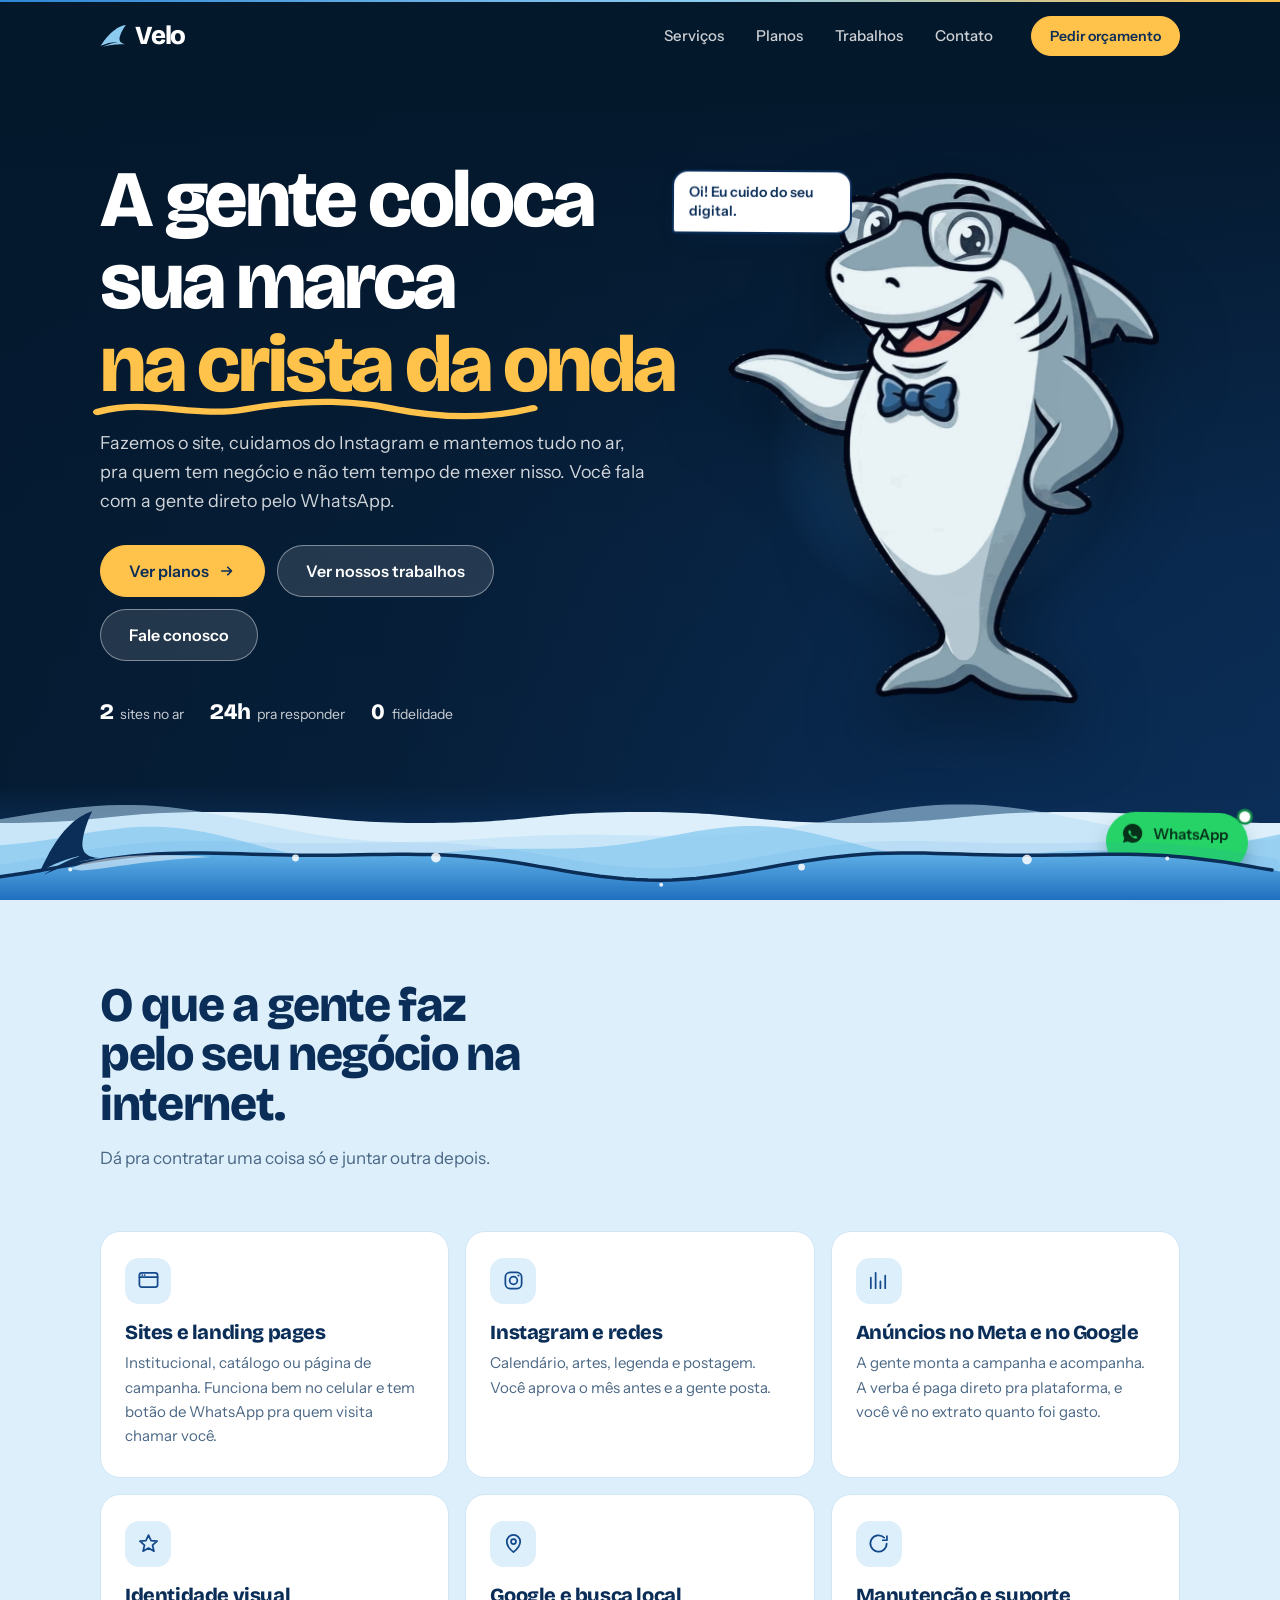
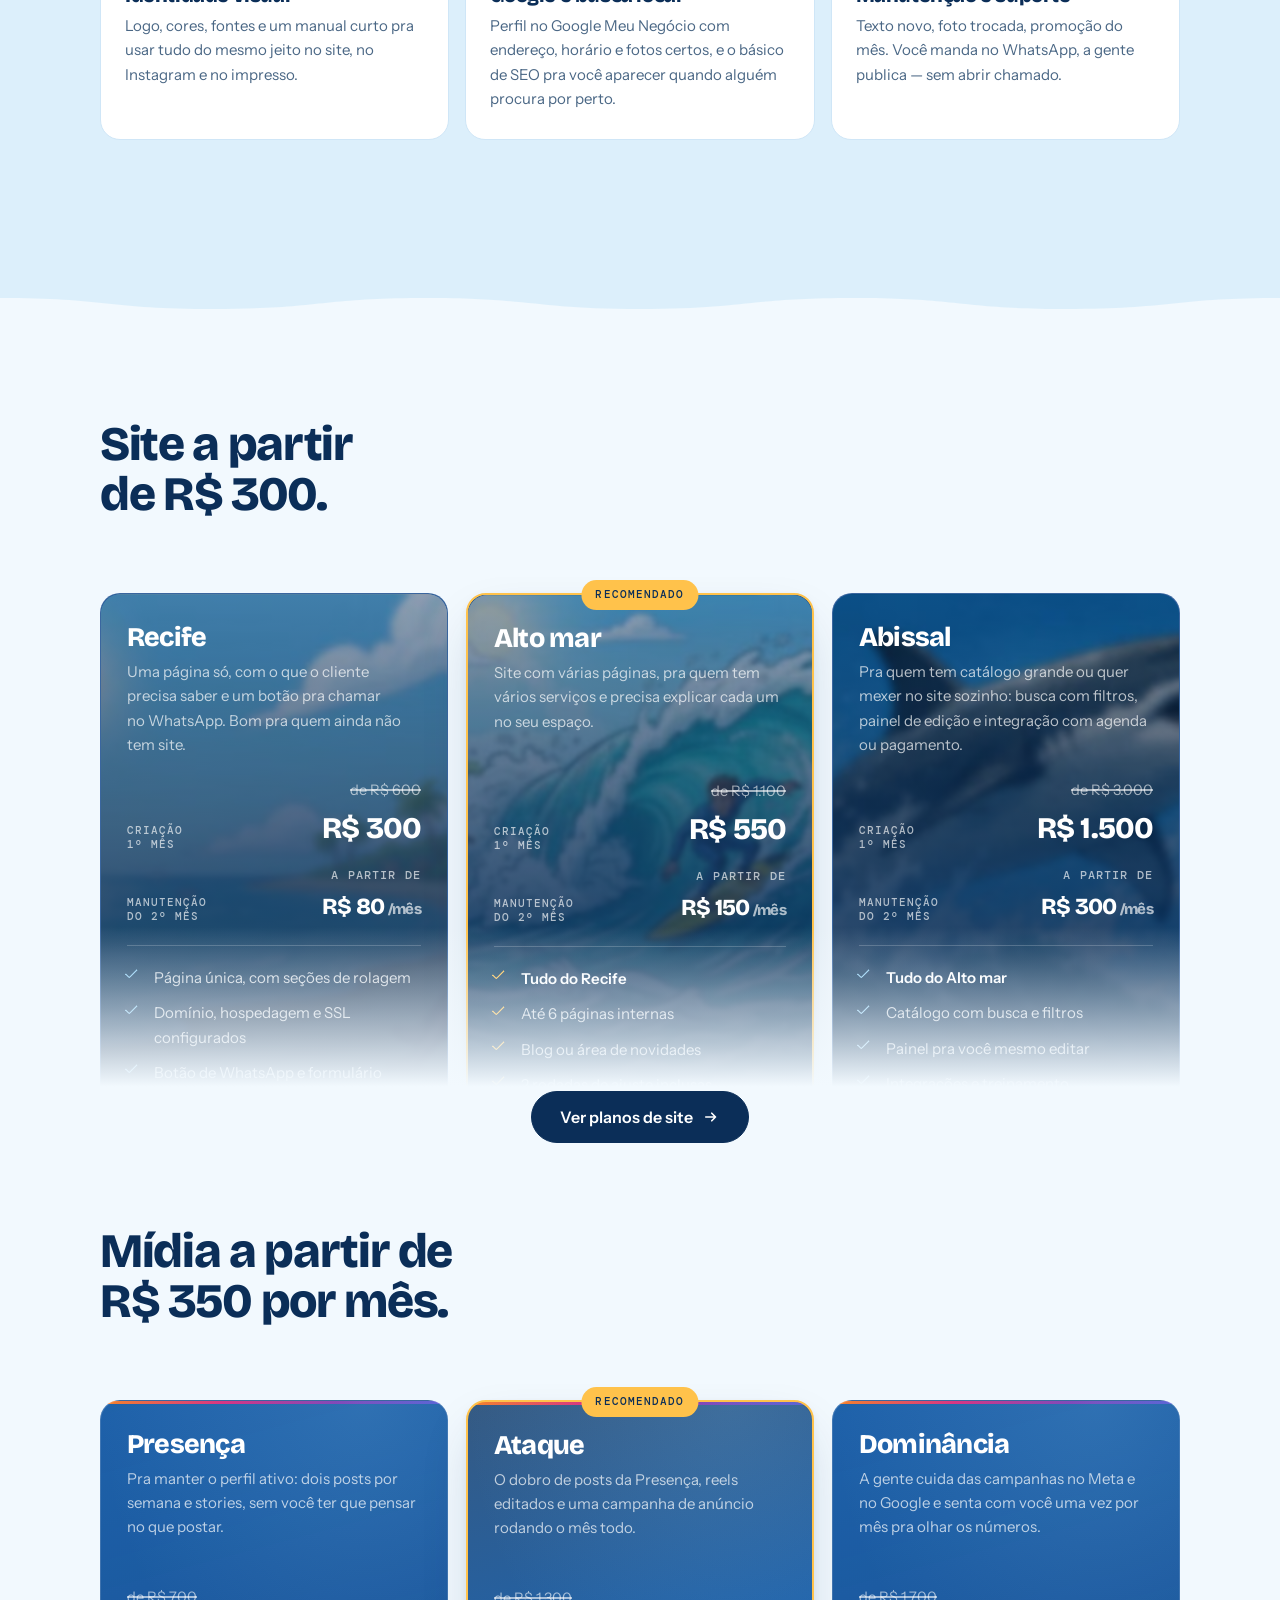
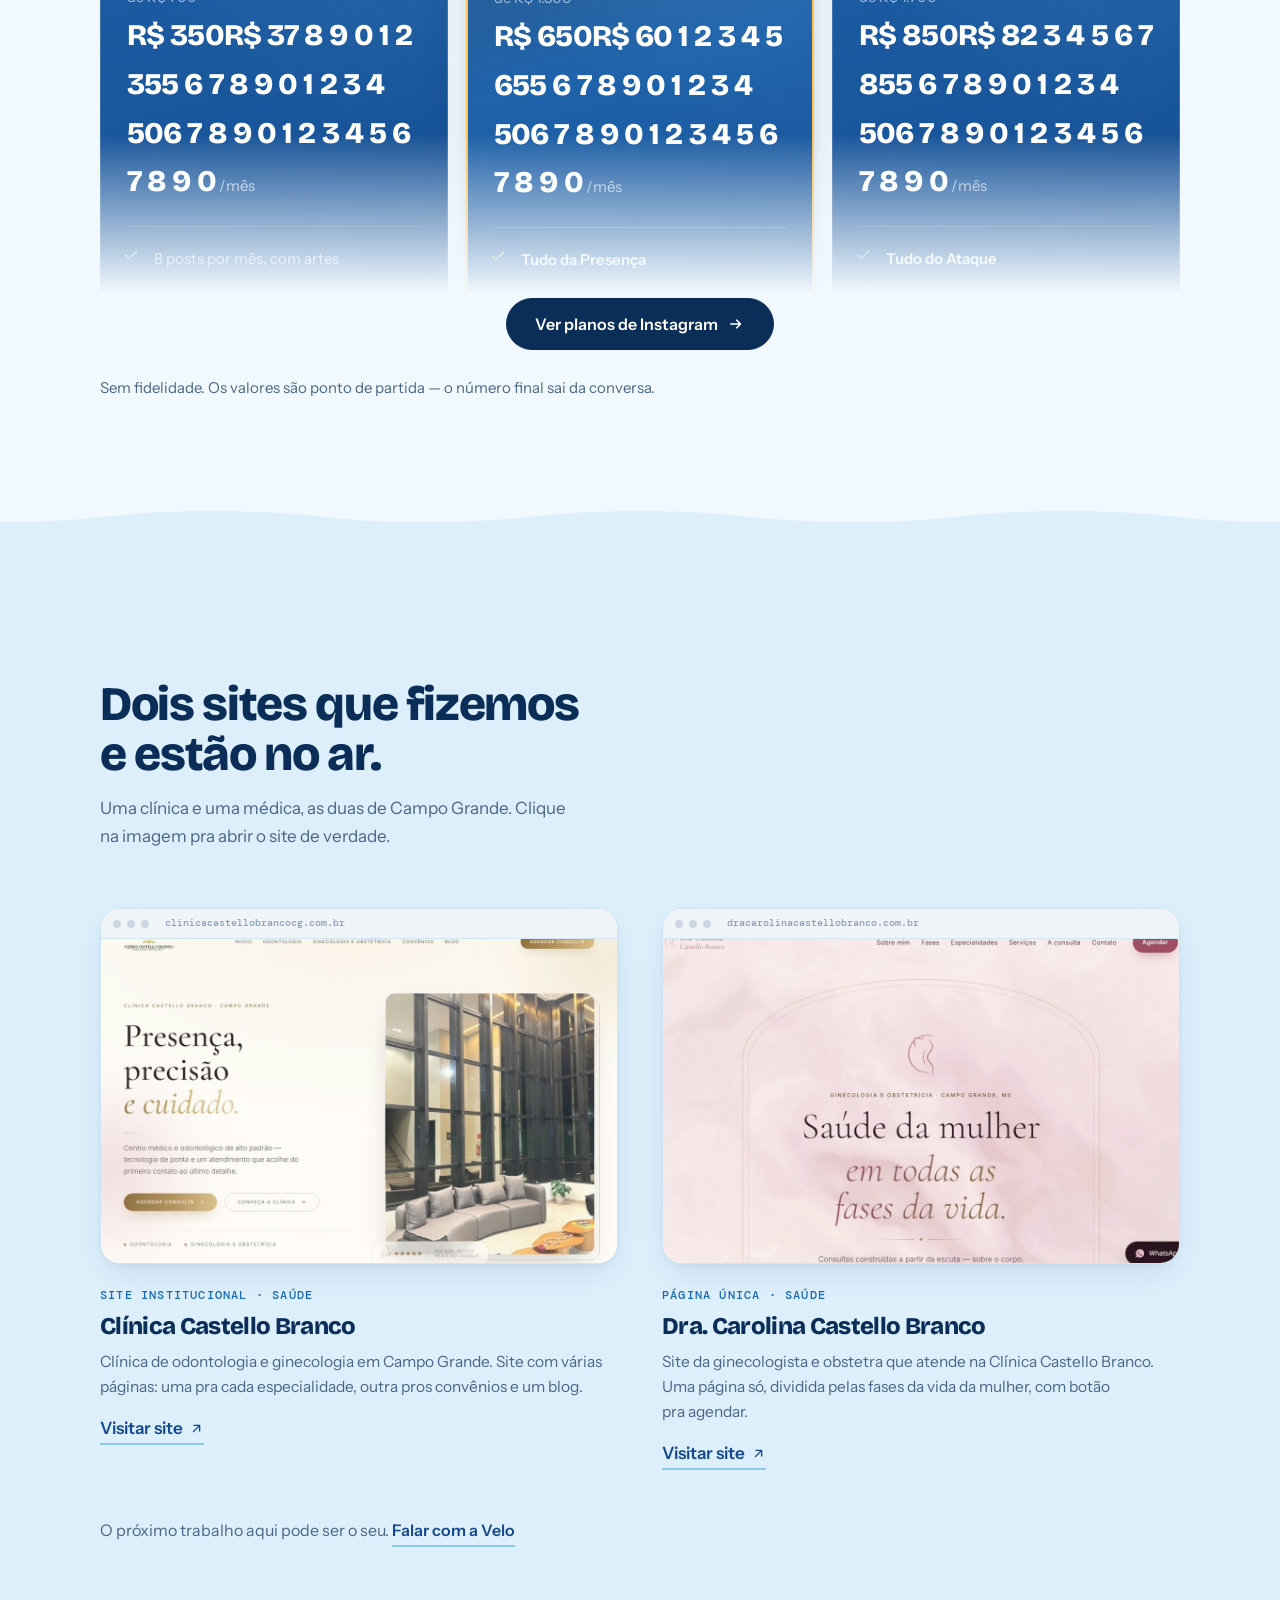
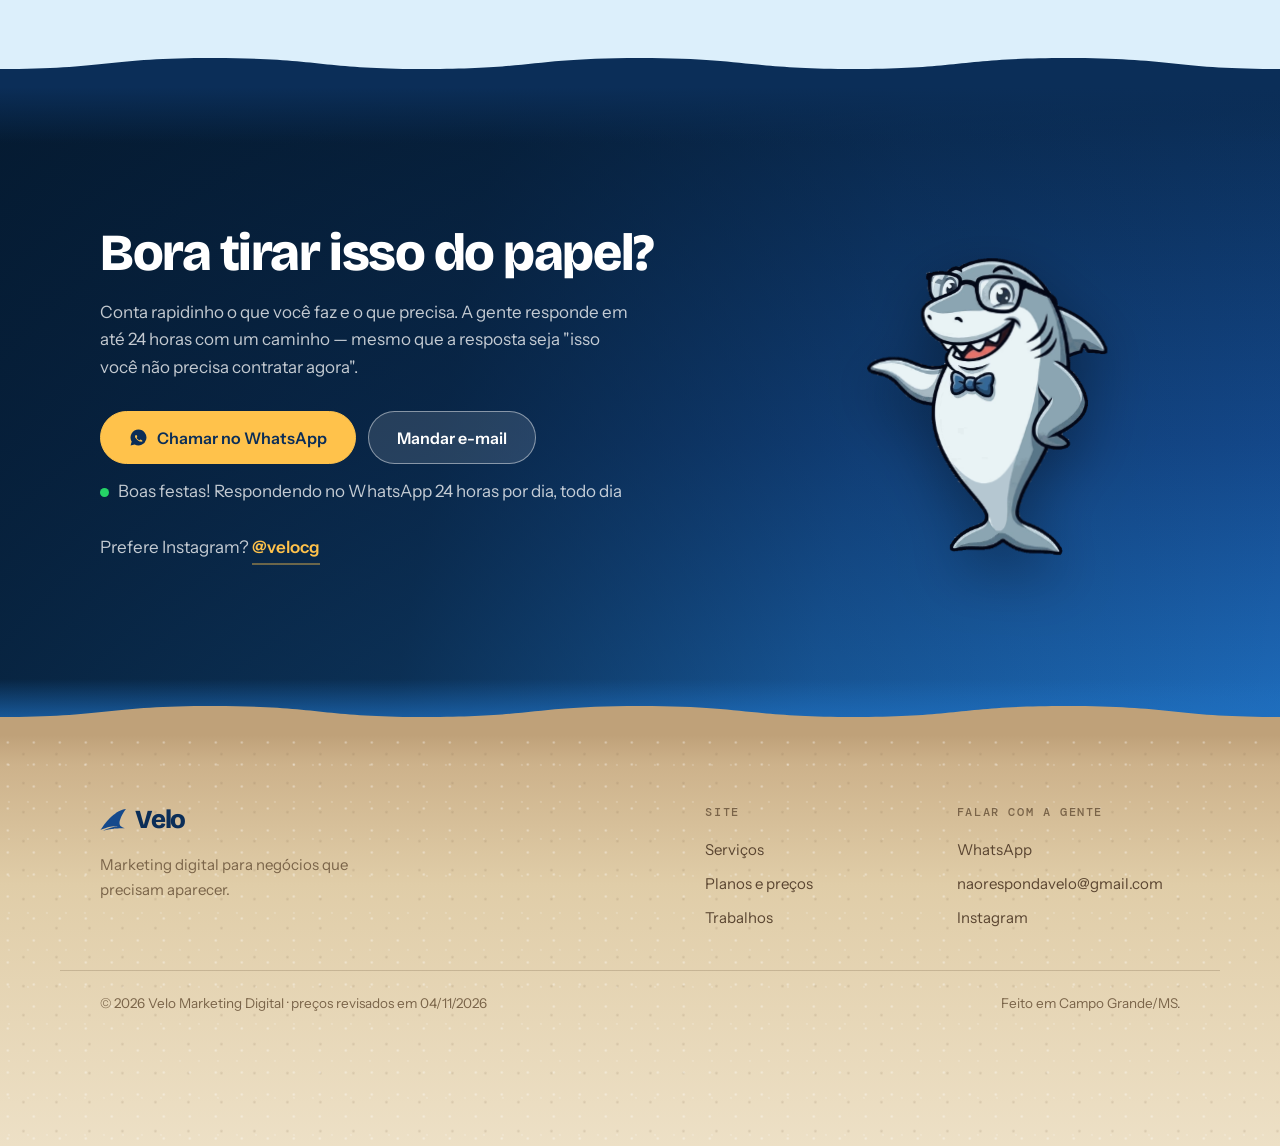
==== commit fe22fde4: "Troca a fumaça WebGL pelo vídeo em loop, com parallax por CSS js/agua.js substitui o js/shader.js: u" ====
--- a/index.html
+++ b/index.html
@@ -76,8 +76,8 @@
     <div class="hero__texto">
 
       <h1 class="hero__h1 reveal" style="--d:1">
-        <span class="pal"><span style="--i:0">A</span></span> <span class="pal"><span style="--i:1">gente</span></span> <span class="pal"><span style="--i:2">coloca</span></span> <span class="pal"><span style="--i:3">sua</span></span> <span class="pal"><span style="--i:4">marca</span></span>
-        <span class="grifo"><span class="pal"><span style="--i:5">na</span></span> <span class="pal"><span style="--i:6">crista</span></span> <span class="pal"><span style="--i:7">da</span></span> <span class="pal"><span style="--i:8">onda</span></span><svg class="grifo__risco" viewBox="0 0 300 18" preserveAspectRatio="none" aria-hidden="true"><path d="M2 12c25-11 50 5 75-2s50-9 75-1 50 9 73 0" fill="none" stroke="currentColor" stroke-width="5" stroke-linecap="round"/></svg></span>
+        A gente coloca sua marca
+        <span class="grifo">na crista da onda<svg class="grifo__risco" viewBox="0 0 300 18" preserveAspectRatio="none" aria-hidden="true"><path d="M2 12c25-11 50 5 75-2s50-9 75-1 50 9 73 0" fill="none" stroke="currentColor" stroke-width="5" stroke-linecap="round"/></svg></span>
       </h1>
 
       <p class="hero__sub reveal" style="--d:2">
@@ -98,7 +98,7 @@
       <ul class="selos reveal" style="--d:4">
         <li><strong data-conta="2">2</strong> sites no ar</li>
         <li><strong data-conta="24" data-sufixo="h">24h</strong> pra responder</li>
-        <li><strong data-rola>0</strong> fidelidade</li>
+        <li><strong>0</strong> fidelidade</li>
       </ul>
     </div>
   </div>
@@ -113,42 +113,42 @@
     </header>
 
     <ul class="cards">
-      <li class="card reveal">
+      <li class="card reveal" data-inclina="4">
         <span class="card__icone" aria-hidden="true">
           <svg viewBox="0 0 24 24"><rect x="2.5" y="4" width="19" height="15" rx="2.5" fill="none" stroke="currentColor" stroke-width="1.8"/><path d="M2.5 8.5h19M5.6 6.3h.01M8 6.3h.01" fill="none" stroke="currentColor" stroke-width="1.8" stroke-linecap="round"/></svg>
         </span>
         <h3>Sites e landing pages</h3>
         <p>Institucional, catálogo ou página de campanha. Funciona bem no celular e tem botão de WhatsApp pra quem visita chamar você.</p>
       </li>
-      <li class="card reveal" style="--d:1">
+      <li class="card reveal" data-inclina="4" style="--d:1">
         <span class="card__icone" aria-hidden="true">
           <svg viewBox="0 0 24 24"><rect x="3.5" y="3.5" width="17" height="17" rx="5" fill="none" stroke="currentColor" stroke-width="1.8"/><circle cx="12" cy="12" r="4" fill="none" stroke="currentColor" stroke-width="1.8"/><circle cx="17.2" cy="6.8" r="1.15" fill="currentColor"/></svg>
         </span>
         <h3>Instagram e redes</h3>
         <p>Calendário, artes, legenda e postagem. Você aprova o mês antes e a gente posta.</p>
       </li>
-      <li class="card reveal" style="--d:2">
+      <li class="card reveal" data-inclina="4" style="--d:2">
         <span class="card__icone" aria-hidden="true">
           <svg viewBox="0 0 24 24"><path d="M4 20V9m5 11V4m5 16v-7m5 7V7" fill="none" stroke="currentColor" stroke-width="1.8" stroke-linecap="round"/></svg>
         </span>
         <h3>Anúncios no Meta e no Google</h3>
         <p>A gente monta a campanha e acompanha. A verba é paga direto pra plataforma, e você vê no extrato quanto foi gasto.</p>
       </li>
-      <li class="card reveal" style="--d:3">
+      <li class="card reveal" data-inclina="4" style="--d:3">
         <span class="card__icone" aria-hidden="true">
           <svg viewBox="0 0 24 24"><path d="M12 3.2 14.7 9l6.3.6-4.8 4.2 1.5 6.2L12 16.7 6.3 20l1.5-6.2L3 9.6 9.3 9z" fill="none" stroke="currentColor" stroke-width="1.8" stroke-linejoin="round"/></svg>
         </span>
         <h3>Identidade visual</h3>
         <p>Logo, cores, fontes e um manual curto pra usar tudo do mesmo jeito no site, no Instagram e no impresso.</p>
       </li>
-      <li class="card reveal" style="--d:4">
+      <li class="card reveal" data-inclina="4" style="--d:4">
         <span class="card__icone" aria-hidden="true">
           <svg viewBox="0 0 24 24"><path d="M12 21s7-5.4 7-11a7 7 0 1 0-14 0c0 5.6 7 11 7 11Z" fill="none" stroke="currentColor" stroke-width="1.8" stroke-linejoin="round"/><circle cx="12" cy="10" r="2.6" fill="none" stroke="currentColor" stroke-width="1.8"/></svg>
         </span>
         <h3>Google e busca local</h3>
         <p>Perfil no Google Meu Negócio com endereço, horário e fotos certos, e o básico de SEO pra você aparecer quando alguém procura por perto.</p>
       </li>
-      <li class="card reveal" style="--d:5">
+      <li class="card reveal" data-inclina="4" style="--d:5">
         <span class="card__icone" aria-hidden="true">
           <svg viewBox="0 0 24 24"><path d="M20.5 12a8.5 8.5 0 1 1-2.6-6.1" fill="none" stroke="currentColor" stroke-width="1.8" stroke-linecap="round"/><path d="M20.8 4.2v4.4h-4.4" fill="none" stroke="currentColor" stroke-width="1.8" stroke-linecap="round" stroke-linejoin="round"/></svg>
         </span>
@@ -167,8 +167,7 @@
     </header>
 
     <div class="planos planos--teaser">
-      <article class="plano plano--escuro plano--mar reveal" data-fundo="recife">
-        <span class="plano__agua" aria-hidden="true"></span>
+      <article class="plano plano--escuro plano--mar reveal" data-inclina="3" data-fundo="recife">
         <h3 class="plano__nome">Recife</h3>
         <p class="plano__pitch">Uma página só, com o que o cliente precisa saber e um botão pra chamar no WhatsApp. Bom pra quem ainda não tem site.</p>
         <div class="plano__duplo">
@@ -195,8 +194,7 @@
         </ul>
       </article>
 
-      <article class="plano plano--escuro plano--mar plano--destaque reveal" style="--d:1" data-fundo="alto-mar">
-        <span class="plano__agua" aria-hidden="true"></span>
+      <article class="plano plano--escuro plano--mar plano--destaque reveal" data-inclina="3" style="--d:1" data-fundo="alto-mar">
         <span class="plano__fita">Recomendado</span>
         <h3 class="plano__nome">Alto mar</h3>
         <p class="plano__pitch">Site com várias páginas, pra quem tem vários serviços e precisa explicar cada um no seu espaço.</p>
@@ -224,8 +222,7 @@
         </ul>
       </article>
 
-      <article class="plano plano--escuro plano--mar reveal" style="--d:2" data-fundo="abissal">
-        <span class="plano__agua" aria-hidden="true"></span>
+      <article class="plano plano--escuro plano--mar reveal" data-inclina="3" style="--d:2" data-fundo="abissal">
         <h3 class="plano__nome">Abissal</h3>
         <p class="plano__pitch">Pra quem tem catálogo grande ou quer mexer no site sozinho: busca com filtros, painel de edição e integração com agenda ou pagamento.</p>
         <div class="plano__duplo">
@@ -265,8 +262,7 @@
     </header>
 
     <div class="planos planos--midia planos--teaser">
-      <article class="plano plano--escuro plano--noite reveal">
-        <span class="plano__agua" aria-hidden="true"></span>
+      <article class="plano plano--escuro plano--noite reveal" data-inclina="3">
         <h3 class="plano__nome">Presença</h3>
         <p class="plano__pitch">Pra manter o perfil ativo: dois posts por semana e stories, sem você ter que pensar no que postar.</p>
         <p class="plano__preco">
@@ -281,8 +277,7 @@
         </ul>
       </article>
 
-      <article class="plano plano--escuro plano--noite plano--destaque reveal" style="--d:1">
-        <span class="plano__agua" aria-hidden="true"></span>
+      <article class="plano plano--escuro plano--noite plano--destaque reveal" data-inclina="3" style="--d:1">
         <span class="plano__fita">Recomendado</span>
         <h3 class="plano__nome">Ataque</h3>
         <p class="plano__pitch">O dobro de posts da Presença, reels editados e uma campanha de anúncio rodando o mês todo.</p>
@@ -298,8 +293,7 @@
         </ul>
       </article>
 
-      <article class="plano plano--escuro plano--noite reveal" style="--d:2">
-        <span class="plano__agua" aria-hidden="true"></span>
+      <article class="plano plano--escuro plano--noite reveal" data-inclina="3" style="--d:2">
         <h3 class="plano__nome">Dominância</h3>
         <p class="plano__pitch">A gente cuida das campanhas no Meta e no Google e senta com você uma vez por mês pra olhar os números.</p>
         <p class="plano__preco">
@@ -336,7 +330,7 @@
 
     <div class="obras">
       <article class="obra reveal">
-        <a class="obra__tela" href="https://clinicacastellobrancocg.com.br" target="_blank" rel="noopener" aria-label="Abrir o site da Clínica Castello Branco em nova aba">
+        <a class="obra__tela" data-inclina="4" href="https://clinicacastellobrancocg.com.br" target="_blank" rel="noopener" aria-label="Abrir o site da Clínica Castello Branco em nova aba">
           <span class="tela__barra" aria-hidden="true"><i></i><i></i><i></i><em>clinicacastellobrancocg.com.br</em></span>
           <picture><source type="image/avif" srcset="images/trabalho-clinica.avif">
           <img class="tela__foto" src="images/trabalho-clinica.jpg" alt="Página inicial do site da Clínica Castello Branco" width="1200" height="750" loading="lazy">
@@ -354,7 +348,7 @@
       </article>
 
       <article class="obra reveal" style="--d:1">
-        <a class="obra__tela" href="https://dracarolinacastellobranco.com.br" target="_blank" rel="noopener" aria-label="Abrir o site da Dra. Carolina Castello Branco em nova aba">
+        <a class="obra__tela" data-inclina="4" href="https://dracarolinacastellobranco.com.br" target="_blank" rel="noopener" aria-label="Abrir o site da Dra. Carolina Castello Branco em nova aba">
           <span class="tela__barra" aria-hidden="true"><i></i><i></i><i></i><em>dracarolinacastellobranco.com.br</em></span>
           <picture><source type="image/avif" srcset="images/trabalho-carolina.avif">
           <img class="tela__foto" src="images/trabalho-carolina.jpg" alt="Página inicial do site da Dra. Carolina Castello Branco" width="1200" height="750" loading="lazy">
@@ -480,8 +474,8 @@
 </a>
 
 <script src="js/main.js?v=4" defer></script>
-<script src="js/shader.js?v=5" defer></script>
-<script src="js/vivo.js?v=5" defer></script>
+<script src="js/agua.js?v=1" defer></script>
+<script src="js/vivo.js?v=4" defer></script>
 <script src="js/campanhas.js?v=6" defer></script>
 </body>
 </html>
--- a/css/style.css
+++ b/css/style.css
@@ -157,12 +157,7 @@
 
 .marca{ display:inline-flex; align-items:center; gap:9px; text-decoration:none; color:var(--abissal); flex:0 0 auto; }
 .marca__fin{ width:26px; height:26px; fill:currentColor; transition:transform .35s cubic-bezier(.34,1.56,.64,1); }
-/* no hover a barbatana dá um mergulho curto e volta, em vez de só girar */
-@keyframes fin-mergulho{
-  35%{ transform:translate(3px,5px) rotate(10deg); }
-  70%{ transform:translate(1px,-3px) rotate(-7deg); }
-}
-.marca:hover .marca__fin{ animation:fin-mergulho .7s cubic-bezier(.3,.7,.4,1); }
+.marca:hover .marca__fin{ transform:translateY(-3px) rotate(-6deg); }
 .marca__nome{
   font-family:var(--display); font-weight:800; font-size:26px;
   letter-spacing:-.045em; line-height:1;
@@ -224,32 +219,24 @@
 
 .btn{
   --bg:var(--abissal); --fg:#fff; --bd:var(--abissal);
-  position:relative; overflow:hidden; isolation:isolate;   /* a onda passa por baixo do texto */
+  position:relative; overflow:hidden;
   display:inline-flex; align-items:center; justify-content:center; gap:9px;
   font-family:var(--corpo); font-weight:600; font-size:15px; line-height:1;
   padding:13px 22px; min-height:44px; border-radius:999px;
   border:1.5px solid var(--bd); background:var(--bg); color:var(--fg);
   text-decoration:none; cursor:pointer; white-space:nowrap;
-  transition:transform .22s cubic-bezier(.34,1.4,.64,1),translate .45s cubic-bezier(.3,1.5,.5,1),box-shadow .22s ease,background .22s ease,color .22s ease;
-  /* ímã (vivo.js, só com mouse): o botão grande puxa um pouco pro ponteiro */
-  translate:var(--ima-x,0px) var(--ima-y,0px);
+  transition:transform .22s cubic-bezier(.34,1.4,.64,1),box-shadow .22s ease,background .22s ease,color .22s ease;
 }
 .btn:hover{ transform:translateY(-2px); box-shadow:0 10px 22px -8px rgba(11,46,88,.45); }
 .btn:active{ transform:translateY(0) scale(.985); }
-.btn.is-ima{ transition:transform .22s cubic-bezier(.34,1.4,.64,1),translate .1s linear,box-shadow .22s ease,background .22s ease,color .22s ease; }
-
-/* Onda: um anel que abre a partir de onde o ponteiro entrou (ou do dedo,
-   no toque). Quem põe a posição e dispara é o vivo.js; sem ele, nada
-   aparece. Era um brilho de sol atravessando — genérico, e igual em tudo. */
-.btn::after,.pl-pulo::after{
-  content:""; position:absolute; z-index:-1; pointer-events:none;
-  left:calc(var(--ox,50%) - var(--or,60px)); top:calc(var(--oy,50%) - var(--or,60px));
-  width:calc(var(--or,60px) * 2); aspect-ratio:1; border-radius:50%;
-  background:radial-gradient(closest-side,transparent 52%,var(--onda,rgba(255,255,255,.55)) 78%,transparent 100%);
-  opacity:0; scale:0;
-}
-.btn--vazado,.btn--zap{ --onda:rgba(11,46,88,.22); }
-.hero__acoes .btn--vazado,.pl-pulo{ --onda:rgba(255,255,255,.5); }
+
+/* brilho de sol atravessando o botão no hover */
+.btn::after{
+  content:""; position:absolute; inset:0 auto 0 -60%; width:45%;
+  background:linear-gradient(100deg,transparent,rgba(255,194,75,.55),transparent);
+  transform:skewX(-18deg); transition:left .55s cubic-bezier(.4,0,.2,1);
+}
+.btn:hover::after{ left:120%; }
 
 .btn--primario{ --bg:var(--abissal); --fg:#fff; --bd:var(--abissal); }
 .btn--vazado{ --bg:transparent; --fg:var(--abissal); --bd:var(--borda); }
@@ -266,29 +253,15 @@
 .btn__zap{ width:19px; height:19px; }
 
 .link{
-  position:relative;
   display:inline-flex; align-items:center; gap:6px;
   font-weight:600; color:var(--profundo); text-decoration:none;
   border-bottom:2px solid var(--raso); padding-bottom:1px;
-  transition:border-color .2s ease,color .2s ease;
-}
-.link svg{ width:15px; height:15px; transition:translate .25s cubic-bezier(.3,1.5,.5,1); }
+  transition:border-color .2s ease,color .2s ease,gap .2s ease;
+}
+.link:hover{ color:var(--abissal); border-bottom-color:var(--sol); gap:9px; }
+.link svg{ width:15px; height:15px; }
 .link--claro{ color:var(--sol); border-bottom-color:rgba(255,194,75,.4); }
-/* no hover o sublinhado reto vira uma onda correndo (a seta escapa um
-   pouquinho, sem mexer no tamanho do link como o `gap` fazia) */
-.link::after{
-  content:""; position:absolute; left:0; right:0; bottom:-4px; height:7px;
-  background:var(--sol); opacity:0; pointer-events:none;
-  -webkit-mask:var(--linha-onda) repeat-x 0 50%/24px 7px;
-          mask:var(--linha-onda) repeat-x 0 50%/24px 7px;
-  transition:opacity .2s ease;
-}
-@keyframes onda-corre{ to{ -webkit-mask-position:24px 50%; mask-position:24px 50%; } }
-.link:hover{ color:var(--abissal); border-bottom-color:transparent; }
-.link:hover::after{ opacity:1; animation:onda-corre .7s linear infinite; }
-.link:hover svg{ translate:3px -1px; }
-.link--claro:hover{ color:#fff; }
-.link--claro::after{ background:#fff; }
+.link--claro:hover{ color:#fff; border-bottom-color:#fff; }
 
 .rotulo,.olho{
   font-family:var(--mono); font-size:12px; font-weight:500;
@@ -462,38 +435,26 @@
   position:relative; overflow:hidden;
   background:var(--branco); border:1px solid var(--borda);
   border-radius:var(--raio); padding:26px 24px 28px;
-  transition:box-shadow .3s ease,border-color .3s ease;
-}
-.card:hover{ box-shadow:var(--sombra); border-color:var(--raso); }
-
-/* No hover a água enche o card por baixo, com a crista balançando de lado:
-   o card de serviço não sobe nem inclina, ele alaga. Sobe por transform
-   (antes era `height`, que refazia o layout do pseudo a cada quadro). */
+  transition:transform .3s cubic-bezier(.34,1.3,.64,1),box-shadow .3s ease,border-color .3s ease;
+}
+.card:hover{ transform:translateY(-5px); box-shadow:var(--sombra-alta); border-color:var(--raso); }
+
+/* onda que sobe por trás do card no hover */
 .card::before{
-  content:""; position:absolute; z-index:0; pointer-events:none;
-  left:-120px; right:0; bottom:0; height:58%;
-  background:linear-gradient(180deg,rgba(140,203,240,.5),rgba(220,239,251,.85) 70%);
-  -webkit-mask:var(--crista) repeat-x 0 0/120px 16px,linear-gradient(#000,#000) no-repeat 0 15px/100% 100%;
-          mask:var(--crista) repeat-x 0 0/120px 16px,linear-gradient(#000,#000) no-repeat 0 15px/100% 100%;
-  translate:0 101%;
-  transition:translate .6s cubic-bezier(.3,1.15,.5,1);
-}
-@keyframes marola{ to{ transform:translateX(120px); } }
-.card:hover::before{ translate:0 0; animation:marola 2.6s linear infinite; }
-
-.card > *{ position:relative; z-index:1; }
+  content:""; position:absolute; left:0; right:0; bottom:0; height:0;
+  background:linear-gradient(180deg,rgba(220,239,251,.65),rgba(220,239,251,0));
+  transition:height .4s cubic-bezier(.4,0,.2,1);
+}
+.card:hover::before{ height:100%; }
+
+.card > *{ position:relative; }
 
 .card__icone{
   display:grid; place-items:center; width:46px; height:46px; margin-bottom:18px;
   border-radius:14px; background:var(--espuma); color:var(--profundo);
-  transition:background .3s ease,color .3s ease;
-}
-/* o ícone vira boia: fica navy e balança na água que subiu */
-@keyframes icone-boia{
-  0%,100%{ transform:translateY(0) rotate(0deg); }
-  50%{ transform:translateY(-4px) rotate(-7deg); }
-}
-.card:hover .card__icone{ background:var(--abissal); color:var(--sol); animation:icone-boia 1.8s ease-in-out infinite; }
+  transition:background .3s ease,color .3s ease,transform .3s ease;
+}
+.card:hover .card__icone{ background:var(--abissal); color:var(--sol); transform:rotate(-6deg); }
 .card__icone svg{ width:23px; height:23px; }
 
 .card h3{ font-size:20px; letter-spacing:-.02em; margin-bottom:9px; }
@@ -515,14 +476,7 @@
   box-shadow:var(--sombra); text-decoration:none;
   transition:transform .35s cubic-bezier(.34,1.3,.64,1),box-shadow .35s ease;
 }
-/* No hover a janela "liga": as três bolinhas ganham as cores de semáforo e
-   a página dentro dela desce um pouco, como quem rola o site. */
-.obra__tela:hover{ transform:translateY(-4px); box-shadow:var(--sombra-alta); }
-.tela__barra i{ transition:background-color .25s ease; }
-.obra__tela:hover .tela__barra i:nth-child(1){ background:#FF5F57; }
-.obra__tela:hover .tela__barra i:nth-child(2){ background:#FEBC2E; transition-delay:.05s; }
-.obra__tela:hover .tela__barra i:nth-child(3){ background:#28C840; transition-delay:.1s; }
-.obra__tela:hover .tela__foto{ translate:0 -3.6%; }
+.obra__tela:hover{ transform:translateY(-6px) scale(1.012); box-shadow:var(--sombra-alta); }
 
 .tela__barra{
   display:flex; align-items:center; gap:6px; height:30px; padding-inline:12px;
@@ -594,23 +548,6 @@
   transition:transform .3s cubic-bezier(.34,1.3,.64,1),box-shadow .3s ease;
 }
 .plano:hover{ transform:translateY(-4px); box-shadow:var(--sombra-alta); }
-
-/* No hover os "checks" acendem um depois do outro, de cima pra baixo, e a
-   fita "Recomendado" boia. Nada inclina: o card de plano é pra ler. */
-.plano__lista li::before{ transition:border-color .25s ease; }
-.plano:hover .plano__lista li::before{ border-color:var(--sol); }
-.plano--destaque:hover .plano__lista li::before{ border-color:#fff; }
-.plano:hover .plano__lista li:nth-child(2)::before{ transition-delay:.06s; }
-.plano:hover .plano__lista li:nth-child(3)::before{ transition-delay:.12s; }
-.plano:hover .plano__lista li:nth-child(4)::before{ transition-delay:.18s; }
-.plano:hover .plano__lista li:nth-child(5)::before{ transition-delay:.24s; }
-.plano:hover .plano__lista li:nth-child(6)::before{ transition-delay:.3s; }
-@keyframes fita-boia{
-  0%,100%{ transform:rotate(0deg); }
-  30%{ transform:translateY(-3px) rotate(-3deg); }
-  65%{ transform:translateY(1px) rotate(2deg); }
-}
-.plano:hover .plano__fita{ animation:fita-boia 1.6s ease-in-out infinite; }
 
 .plano--destaque{
   position:relative; border:2px solid var(--abissal);
@@ -741,9 +678,9 @@
 }
 .rodape__links a{
   display:block; text-decoration:none; font-size:15px; padding:5px 0;
-  color:var(--areia-texto); transition:color .2s ease,translate .2s ease;
-}
-.rodape__links a:hover{ color:var(--abissal); translate:5px 0; }
+  color:var(--areia-texto); transition:color .2s ease,padding-left .2s ease;
+}
+.rodape__links a:hover{ color:var(--abissal); padding-left:5px; }
 
 /* linha de maré: o risco que separa o rodapé do crédito lá embaixo */
 .rodape__fim{
@@ -808,356 +745,109 @@
 }
 
 /* ==========================================================================
-   12. MOVIMENTO — O IDIOMA DO MAR
-   ========================================================================== */
-
-/* Até 04/11 quase tudo era o mesmo gesto: alguma coisa andando no eixo Y
-   junto com a rolagem, e a mesma inclinação 3D no hover de todo card. O
-   dono enjoou, com razão. Agora cada parte da página mexe de um jeito que
-   só faz sentido aqui — tudo sai da água:
-
-   - títulos: as palavras sobem por uma linha d'água, uma de cada vez;
-   - hero: o tubarão salta pra fora da água ao abrir e mergulha quando você
-     desce; a onda da seção de baixo incha por cima dele (ressaca);
-   - serviços: os cards chegam alagados e a maré vaza de dentro deles;
-   - planos de site: o card emerge por uma superfície que fica parada na
-     tela, com a crista na cor da profundidade (Recife raso, Abissal fundo);
-   - planos de Instagram: um reflexo de luz atravessa o vidro;
-   - preços e números: rolam como odômetro (vivo.js);
-   - trabalhos: a persiana da janela sobe e a página "abre" (zoom de volta);
-   - chamada: a barbatana cruza a onda que separa a seção, e o mascote dá
-     um salto;
-   - avulsos: a linha de maré de cada item chega rolando da esquerda;
+   12. MOVIMENTO NA ROLAGEM
+   ========================================================================== */
+
+/* Até 21/10 tudo entrava igual: sobe 26px, desfoca e aparece, em todo
+   texto da página. Agora cada seção mexe do seu jeito, e quase tudo anda
+   JUNTO com a rolagem (parallax), em vez de disparar uma vez e acabar:
+
+   - hero: chega uma vez ao abrir; rolando, o texto sobe mais rápido que a
+     página e o mascote fica para trás (profundidade);
+   - serviços: a coluna do meio dos cartões anda mais rápido que as pontas;
+   - títulos de seção: um parallax lento, sem sumir nem desfocar;
+   - planos: os cartões se levantam em perspectiva, um depois do outro;
+   - trabalhos: a foto desliza dentro da moldura do navegador;
+   - chamada: o título cresce até o tamanho e o mascote sobe junto;
    - parágrafos: parados. Texto de ler não precisa de truque.
 
-   Regras que não mudam:
-   - só transform (translate/rotate/scale, as propriedades separadas) na
-     rolagem. clip-path e mask animados repintam a cada quadro (medido em
-     04/11: 467 pinturas em 60 quadros contra 2 com translate). Por isso
-     toda "máscara" aqui é uma janela PARADA (clip-path ou overflow:clip
-     fixos) com o conteúdo andando por dentro dela — o compositor faz sozinho;
-   - nada de opacidade amarrada à rolagem (custo de GPU medido em 21/10);
-   - tudo que esconde alguma coisa mora dentro de @supports
-     (animation-timeline): Safari e Firefox veem a página inteira, parada,
-     no lugar. E dentro de prefers-reduced-motion:no-preference. */
-
-:root{
-  /* crista: a onda cheia por baixo, ladrilho de 120x16 que emenda sem costura */
-  --crista:url("data:image/svg+xml,%3Csvg xmlns='http://www.w3.org/2000/svg' viewBox='0 0 120 16' preserveAspectRatio='none'%3E%3Cpath d='M0 8C15 0 45 0 60 8S105 16 120 8V16H0Z'/%3E%3C/svg%3E");
-  /* linha de onda: só o risco, pra linha de maré dos avulsos e o sublinhado */
-  --linha-onda:url("data:image/svg+xml,%3Csvg xmlns='http://www.w3.org/2000/svg' viewBox='0 0 60 7' preserveAspectRatio='none'%3E%3Cpath d='M0 3.5C7.5 0 22.5 0 30 3.5S52.5 7 60 3.5' fill='none' stroke='%23000' stroke-width='1.6'/%3E%3C/svg%3E");
-  /* a barbatana da logo (o mesmo path do #fin-d do HTML) */
-  --barbatana:url("data:image/svg+xml,%3Csvg xmlns='http://www.w3.org/2000/svg' viewBox='312 138 278 238'%3E%3Cpath d='M533.476,236.687c-2.868,7.051 -2.735,7.078 -5.375,14.202c-0.665,1.961 -0.655,1.933 -1.298,3.891c-1.359,3.837 -2.415,7.758 -2.599,8.44c-3.18,11.537 -3.532,18.194 -3.641,19.496c-3.623,43.295 36.017,53.731 49.881,58.988c5.008,1.899 7.762,1.144 7.697,2.551c-0.009,0.203 -0.031,0.669 -2.504,0.371c-4.062,-0.489 -4.062,-0.534 -20.09,-0.603c-48.63,-0.212 -77.812,3.609 -79.697,3.72c-5.437,0.32 -13.757,1.381 -14.95,1.533c-25.435,3.245 -58.062,7.095 -106.945,20.127c-9.177,2.447 -14.059,4.936 -14.778,4.507c-1.249,-0.745 1.896,-1.879 3.943,-2.766c30.979,-13.432 64.457,-29.235 122.385,-42.217c30.078,-6.741 32.151,-4.523 32.165,-6.027c0.001,-0.136 0.113,-0.306 0.023,-0.408c-0.58,-0.66 -11.619,0.619 -19.922,0.779c-3.922,0.076 -3.866,0.583 -7.777,0.645c-3.888,0.062 -3.859,0.211 -7.746,0.551c-31.949,2.797 -54.523,8.594 -64.805,10.858c-7.779,1.713 -13.864,3.713 -15.642,4.162c-14.314,3.617 -47.841,15.9 -61.395,22.523c-0.295,0.144 -6.348,4.121 -2.16,-0.947c0.458,-0.555 9.23,-13.298 15.267,-21.771c1.5,-1.967 2.606,-3.615 4.362,-5.968c3.101,-4.587 24.04,-32.709 30.929,-40.966c9.379,-11.241 42.024,-52.761 85.208,-88.447c9.427,-7.79 24.633,-18.578 25.909,-19.409c9.427,-6.146 9.43,-6.112 10.244,-6.653c18.32,-12.197 60.696,-32.06 96.508,-37.364c1.273,-0.189 1.379,0.538 0.539,1.536c-0.547,0.65 -1.793,2.132 -6.188,8.631c-27.413,40.547 -39.616,67.759 -47.547,86.037l-0.001,0.001Z'/%3E%3C/svg%3E");
-}
+   Tudo com animation-timeline: quem anima é o compositor, sem JS e sem
+   layout por quadro. SEM opacidade na rolagem: medido em 21/10, os
+   esmaecimentos amarrados à rolagem custavam de 30 a 45 pontos de GPU a
+   mais no notebook; só mexer (translate/rotate/scale) custa quase nada. Navegador sem suporte (Firefox, por enquanto) vê tudo
+   parado e no lugar. Os movimentos usam translate/rotate/scale, que são
+   propriedades separadas do transform: não brigam com a inclinação do
+   mouse (data-inclina) nem com as boias (main.js). */
 
 .reveal{ opacity:1; }
 
-/* ---------- palavras na linha d'água (estrutura) ----------
-   Cada palavra é uma janela (.pal) com a palavra de verdade dentro. O
-   padding com margem negativa estica a janela pra caber acento e perna de
-   letra sem mudar a altura da linha. Os h1 já vêm partidos no HTML (estão
-   na primeira tela, não dá pra esperar o JS); os h2 o vivo.js parte. */
-.pal{ display:inline-block; padding-block:.12em .2em; margin-block:-.12em -.2em; }
-.pal > span{ display:inline-block; }
-
-/* ---------- odômetro (estrutura; quem monta é o vivo.js) ---------- */
-.rola{ white-space:nowrap; }
-.rola__c{ display:inline-block; position:relative; clip-path:inset(0 -.4em); }
-.rola__alvo{ visibility:hidden; }
-.rola__fita{
-  position:absolute; left:50%; top:0; translate:-50% 0;
-  white-space:pre; text-align:center;
-  transition:transform 1.3s cubic-bezier(.16,.72,.12,1);
-}
-.rola__leitor{
-  position:absolute; width:1px; height:1px; overflow:hidden;
-  clip-path:inset(50%); white-space:nowrap;
-}
-
-/* a janela de água dos cards de plano: sem linha do tempo ela não existe */
-.plano__agua{ display:none; }
-
 @media (prefers-reduced-motion:no-preference){
 
-  /* ======================================================================
-     A CHEGADA (uma vez, ao abrir — não depende da rolagem)
-     Tudo pronto em ~0,8 s; o título e o mascote começam sem espera.
-     ====================================================================== */
-
-  @keyframes aparece{ from{ opacity:0; } }
-  /* a opacidade aqui não é enfeite: a fonte troca uns 150 ms depois da
-     primeira pintura, e palavra visível nessa hora conta como layout shift */
-  @keyframes surge-palavra{ from{ opacity:0; translate:0 112%; rotate:7deg; } }
-  @keyframes mascote-salta{
-    from{ opacity:0; translate:0 46px; rotate:7deg; }
-    60%{ opacity:1; translate:0 -8px; rotate:-1.5deg; }
+  /* ---- o hero chega uma vez, ao abrir (não depende da rolagem) ---- */
+  /* Encurtado em 11/2026: com .95s e 110ms por degrau o hero só ficava
+     pronto em ~1s no desktop e ~2s no celular, e era isso que o dono
+     sentia como "demorado". O título e o mascote entram sem espera; o
+     resto vem logo atrás em degraus de 60ms. */
+  @keyframes chega{ from{ opacity:0; translate:0 16px; } }
+  .hero .reveal,.pl-abre .reveal{
+    animation:chega .5s cubic-bezier(.22,1,.36,1) both;
+    animation-delay:calc(var(--d,0) * 60ms);
   }
-  @keyframes boia-surge{
-    from{ opacity:0; scale:.72; rotate:-4deg; }
-    60%{ opacity:1; scale:1.05; rotate:1deg; }
-  }
-  @keyframes balao-estoura{ from{ opacity:0; scale:0; } 70%{ opacity:1; scale:1.08; } }
-
-  /* o que não tem gesto próprio só aparece: parágrafo não pula */
-  .hero .reveal,.pl-abre .reveal{
-    animation:aparece .5s ease-out both;
-    animation-delay:calc(var(--d,0) * 70ms);
-  }
-
-  /* título: palavra por palavra, saindo da água com um gingado */
-  /* o h1 inteiro só esmaece (curto): os espaços entre as palavras também
-     são texto, e visíveis na troca da fonte contavam como layout shift */
-  .hero .hero__h1,.pl-abre .pl-abre__h1{ animation:aparece .3s ease-out both; }
-  .hero__h1 .pal,.pl-abre__h1 .pal{ clip-path:inset(-1em -.3em 0 -.3em); }
-  .hero__h1 .pal > span,.pl-abre__h1 .pal > span{
-    transform-origin:0 100%;
-    animation:surge-palavra .62s cubic-bezier(.22,1.3,.45,1) both;
-    animation-delay:calc(var(--i) * 42ms + var(--h1-espera,0ms));
-  }
-  .erro__h1{ --h1-espera:180ms; }      /* no 404 o número chega primeiro */
-
-  /* botões: boias estourando pra cima, uma depois da outra */
-  .hero .hero__acoes,.pl-abre .pl-abre__pulos{ animation:none; }
-  .hero__acoes > *,.pl-abre__pulos > *{
-    animation:boia-surge .55s cubic-bezier(.3,1.25,.5,1) both;
-    animation-delay:240ms;
-  }
-  .hero__acoes > :nth-child(2),.pl-abre__pulos > :nth-child(2){ animation-delay:310ms; }
-  .hero__acoes > :nth-child(3),.pl-abre__pulos > :nth-child(3){ animation-delay:380ms; }
-
-  /* o mascote salta pra fora da água */
-  .hero .hero__mascote,.pl-abre .pl-abre__mascote{
-    transform-origin:50% 90%;
-    animation:mascote-salta .8s cubic-bezier(.25,1,.4,1) both;
-  }
-  .balao{ transform-origin:0 100%; animation:balao-estoura .42s .5s cubic-bezier(.3,1.4,.5,1) both; }
+  .hero .hero__h1,.hero .hero__mascote{ animation-delay:0s; }
 
   @supports (animation-timeline:view()){
 
-    /* ======================================================================
-       HERO — o mascote mergulha, a onda de baixo incha por cima
-       ====================================================================== */
-
-    @keyframes mergulha{ to{ translate:0 84px; rotate:15deg; } }
-    .hero .hero__mascote,.pl-abre .pl-abre__mascote{
-      animation-name:mascote-salta,mergulha;
-      animation-duration:.8s,auto;
-      animation-timing-function:cubic-bezier(.25,1,.4,1),linear;
-      animation-fill-mode:both,both;
+    /* ---- hero: duas velocidades saindo da tela ---- */
+    @keyframes hero-texto-sai{ to{ translate:0 -110px; } }
+    @keyframes hero-mascote-fica{ to{ translate:0 90px; } }
+    @keyframes aura-desce{ to{ translate:0 60px; } }
+    .hero .hero__texto{
+      animation:hero-texto-sai linear both;
+      animation-timeline:scroll(root); animation-range:0 90vh;
+    }
+    /* o mascote também tem o "chega": este se soma a ele em vez de trocar */
+    .hero .hero__mascote{
+      animation:chega .5s cubic-bezier(.22,1,.36,1) both,hero-mascote-fica linear both;
       animation-delay:0s,0s;
       animation-timeline:auto,scroll(root);
       animation-range:normal,0 90vh;
       animation-composition:replace,add;
     }
-
-    /* A lapela de onda que separa o hero do miolo cresce e rola de lado
-       enquanto o hero sai: é a ressaca subindo por cima dele. Um pouco mais
-       larga que a tela, pra o rolar de lado não mostrar a ponta. */
-    @keyframes ressaca{ to{ scale:1 2; translate:-3% 0; } }
-    /* a sobra de lado fica dentro da seção, sem alargar a página */
-    .hero + .secao,section.pl-abre{ overflow-x:clip; }
-    .hero + .secao::before,
-    section.pl-abre::after{          /* section.: ganha da regra da seção 18 */
-      left:-4%; right:-4%; transform-origin:50% 100%;
-      /* 2px enfiados na seção: esticada, a borda de baixo cai em meio pixel
-         e abria uma costura escura entre a onda e o fundo */
-      height:36px; margin-bottom:-2px;
-      animation:ressaca linear both;
-      animation-timeline:scroll(root); animation-range:0 85vh;
+    .mascote__aura{ animation:aura-desce linear both; animation-timeline:scroll(root); animation-range:0 90vh; }
+
+    /* ---- títulos de seção: parallax lento ---- */
+    @keyframes titulo-flutua{ from{ translate:0 34px; } to{ translate:0 -34px; } }
+    .cab h2{ animation:titulo-flutua linear both; animation-timeline:view(); }
+
+    /* ---- serviços: colunas em velocidades diferentes ---- */
+    @keyframes coluna{ from{ translate:0 var(--sobe); } to{ translate:0 calc(var(--sobe) * -1); } }
+    .cards .card{ --sobe:16px; animation:coluna linear both; animation-timeline:view(); }
+    @media (min-width:1000px){
+      .cards .card:nth-child(3n+2){ --sobe:58px; }
     }
 
-    /* ======================================================================
-       TÍTULOS DE SEÇÃO — palavra por palavra pela linha d'água
-       Cada h2 é uma linha do tempo; as palavras pegam pedaços dela em
-       sequência (--i). Volta a afundar se você subir.
-       ====================================================================== */
-
-    @keyframes emerge{ from{ translate:0 112%; rotate:8deg; } }
-    .cab h2,.chamada h2{ view-timeline:--titulo block; }
-    .cab h2 .pal,.chamada h2 .pal{ clip-path:inset(-1em -.3em 0 -.3em); }
-    .cab h2 .pal > span,.chamada h2 .pal > span{
-      transform-origin:0 100%;
-      animation:emerge cubic-bezier(.25,1.25,.5,1) both;
-      animation-timeline:--titulo;
-      animation-range:cover calc(12vh + var(--i) * 2.2vh) cover calc(30vh + var(--i) * 2.2vh);
+    /* ---- planos: os cartões se levantam, um depois do outro ---- */
+    @keyframes levanta{
+      from{ rotate:x 16deg; translate:0 60px; }
+      to{ rotate:x 0deg; translate:0 0; }
     }
-
-    /* ======================================================================
-       SERVIÇOS — a maré vaza de dentro do card
-       O card chega alagado (água clara, translúcida: dá pra ler por baixo)
-       e a água escorre pra baixo e de lado conforme ele sobe na tela. Nas
-       três colunas do desktop a maré baixa em tempos diferentes: a linha da
-       água fica ondulada de um card pro outro.
-       ====================================================================== */
-
-    @keyframes vazante{ from{ translate:-40px -18px; } to{ translate:0 104%; } }
-    /* linha do tempo com nome, no card: com view() o pseudo mediria a
-       rolagem do próprio card (overflow:hidden faz dele um "rolador", que
-       nunca rola) e a maré ficava parada no meio */
-    .cards .card{ view-timeline:--card block; }
-    .cards .card::after{
-      content:""; position:absolute; z-index:2; pointer-events:none;
-      left:0; top:0; width:calc(100% + 40px); height:100%;
-      background:linear-gradient(180deg,rgba(140,203,240,.5),rgba(46,134,214,.3));
-      -webkit-mask:var(--crista) repeat-x 0 0/120px 16px,linear-gradient(#000,#000) no-repeat 0 15px/100% 100%;
-              mask:var(--crista) repeat-x 0 0/120px 16px,linear-gradient(#000,#000) no-repeat 0 15px/100% 100%;
-      animation:vazante cubic-bezier(.4,0,.6,1) both;
-      animation-timeline:--card; animation-range:cover 16vh cover 56vh;
-    }
-    @media (min-width:1000px){
-      .cards .card:nth-child(3n+2)::after{ animation-range:cover 21vh cover 61vh; }
-      .cards .card:nth-child(3n+3)::after{ animation-range:cover 26vh cover 66vh; }
-    }
-
-    /* ======================================================================
-       PLANOS DE SITE — o card emerge por uma superfície
-       A água (cor do fundo da seção, com crista) desce DENTRO do card na
-       mesma velocidade em que ele sobe na tela: na prática a superfície fica
-       parada a ~24% do pé da tela (acima do mar fixo) e o card atravessa ela. A crista tem a cor
-       da profundidade de cada plano, e quanto mais fundo, de mais longe ele
-       sobe. A janela (.plano__agua) é fixa e recorta; quem anda são os
-       pseudo-elementos dela.
-       ====================================================================== */
-
-    @keyframes superficie{ from{ translate:-120px 0; } to{ translate:0 100%; } }
-    @keyframes sobe-do-fundo{ from{ translate:0 var(--fundo); } }
-
-    .plano--mar{
-      --fundo:28px; --crista-cor:var(--raso);
-      view-timeline:--plano block;
-      animation:sobe-do-fundo cubic-bezier(.3,0,.3,1) both;
-      animation-timeline:--plano; animation-range:entry 24vh entry calc(100% + 24vh);
-    }
-    .plano--mar[data-fundo="alto-mar"]{ --fundo:52px; --crista-cor:var(--mare); }
-    .plano--mar[data-fundo="abissal"]{ --fundo:80px; --crista-cor:var(--profundo); }
-
-    .plano--mar .plano__agua{
-      display:block; position:absolute; inset:-2px; z-index:3;   /* -2px: cobre a borda do card também */
-      border-radius:inherit; overflow:clip; pointer-events:none;
-    }
-    .plano--mar .plano__agua::before,
-    .plano--mar .plano__agua::after{
-      content:""; position:absolute; left:0; top:-16px;
-      width:calc(100% + 120px); height:calc(100% + 16px);
-      -webkit-mask:var(--crista) repeat-x 0 0/120px 16px,linear-gradient(#000,#000) no-repeat 0 15px/100% 100%;
-              mask:var(--crista) repeat-x 0 0/120px 16px,linear-gradient(#000,#000) no-repeat 0 15px/100% 100%;
-      animation:superficie linear both;
-      animation-timeline:--plano; animation-range:entry 24vh entry calc(100% + 24vh);
-    }
-    /* a crista: a mesma onda, 5px acima, na cor da profundidade */
-    .plano--mar .plano__agua::before{ background:var(--crista-cor); margin-top:-5px; }
-    .plano--mar .plano__agua::after{ background:var(--bruma); }
-    /* a fita "Recomendado" boia na superfície antes do card chegar */
-    .plano--mar .plano__fita{ z-index:4; }
-
-    /* ======================================================================
-       PLANOS DE INSTAGRAM — um reflexo atravessa o vidro
-       Atrás do texto, por cima do fundo: é luz, não esconde nada.
-       ====================================================================== */
-
-    @keyframes reflexo{ from{ translate:-130% 0; } to{ translate:250% 0; } }
-    .plano--noite .plano__agua{
-      display:block; position:absolute; inset:0; z-index:-1;
-      border-radius:inherit; overflow:clip; pointer-events:none;
-    }
-    .plano--noite .plano__agua::before{
-      content:""; position:absolute; top:0; left:0; width:46%; height:100%;
-      /* faixa reta, inclinada por skew (fixo): degradê em ângulo num card
-         alto não chegava ao transparente na borda e deixava um corte duro */
-      background:linear-gradient(90deg,transparent,rgba(255,255,255,.08) 28%,rgba(140,203,240,.26) 50%,rgba(255,255,255,.08) 72%,transparent);
-      transform:skewX(-14deg);
-      animation:reflexo linear both;
-      animation-timeline:view(); animation-range:cover 8% cover 62%;
+    .planos{ perspective:1400px; }
+    .planos .plano{
+      transform-origin:50% 100%;
+      animation:levanta linear both; animation-timeline:view();
+      animation-range:entry 0% cover 32%;
     }
     @media (min-width:900px){
-      .plano--noite:nth-child(3n+2) .plano__agua::before{ animation-range:cover 14% cover 68%; }
-      .plano--noite:nth-child(3n+3) .plano__agua::before{ animation-range:cover 20% cover 74%; }
+      .planos .plano:nth-child(2){ animation-range:entry 10% cover 40%; }
+      .planos .plano:nth-child(3){ animation-range:entry 20% cover 48%; }
     }
 
-    /* ======================================================================
-       TRABALHOS — a persiana sobe e a janela abre
-       A persiana (ripas claras e um trilho embaixo) recolhe pra dentro da
-       barra do navegador falso, e a foto volta do zoom ao tamanho, como
-       quem chega perto da janela.
-       ====================================================================== */
-
-    @keyframes persiana{ to{ translate:0 -101%; } }
-    @keyframes janela{ from{ scale:1.32; } }
-    .obra__tela::after{
-      content:""; position:absolute; z-index:0; pointer-events:none;
-      left:0; right:0; top:30px; bottom:0;
-      background:
-        linear-gradient(#B9C9D9,#B9C9D9) bottom/100% 6px no-repeat,
-        repeating-linear-gradient(180deg,#F7FAFD 0 15px,#E3ECF4 15px 16px);
-      box-shadow:0 6px 14px rgba(11,46,88,.18);
-      animation:persiana cubic-bezier(.5,0,.3,1) both;
-      animation-timeline:view(); animation-range:cover 6% cover 36%;
-    }
-    .tela__foto{
-      animation:janela cubic-bezier(.3,0,.2,1) both;
-      animation-timeline:view(); animation-range:cover 6% cover 46%;
-    }
-    @media (min-width:700px){
-      .obra:nth-child(2) .obra__tela::after{ animation-range:cover 12% cover 42%; }
-    }
-
-    /* ======================================================================
-       CHAMADA — a barbatana cruza a onda; o mascote salta
-       A barbatana mora em cima da lapela de onda da seção (mesmo navy: a
-       base dela some na água) e atravessa a tela enquanto a seção entra.
-       overflow-x:clip deixa ela sair pela borda sem criar rolagem de lado,
-       e não corta nada pra cima (a lapela fica pra fora da caixa).
-       ====================================================================== */
-
-    .chamada{ overflow-x:clip; view-timeline:--chamada block; }
-    @keyframes cruza{
-      from{ translate:-90px 0; rotate:0deg; }
-      22%{ rotate:-6deg; }
-      48%{ rotate:4deg; }
-      74%{ rotate:-5deg; }
-      to{ translate:calc(100vw + 30px) 0; rotate:0deg; }
-    }
-    .chamada::after{
-      content:""; position:absolute; left:0; bottom:calc(100% + 9px);
-      width:clamp(40px,4.4vw,58px); aspect-ratio:278/238;
-      background:#0B2E58; pointer-events:none;
-      -webkit-mask:var(--barbatana) center/contain no-repeat;
-              mask:var(--barbatana) center/contain no-repeat;
-      scale:-1 1;     /* o desenho aponta pra esquerda; ela nada pra direita */
-      transform-origin:50% 100%;
-      animation:cruza linear both;
-      animation-timeline:--chamada; animation-range:cover 0% cover 52%;
-    }
-
-    @keyframes salto{
-      from{ translate:0 150px; rotate:-14deg; }
-      62%{ translate:0 -16px; rotate:5deg; }
-      to{ translate:0 0; rotate:0deg; }
+    /* ---- trabalhos: a foto desliza dentro da moldura ---- */
+    @keyframes foto-desliza{ from{ translate:0 -4.5%; } to{ translate:0 4.5%; } }
+    .tela__foto{ animation:foto-desliza linear both; animation-timeline:view(); }
+
+    /* ---- chamada: o título cresce até o tamanho, o mascote sobe ---- */
+    @keyframes cresce{ from{ scale:.86; } to{ scale:1; } }
+    @keyframes sobe{ from{ translate:0 110px; } }
+    .chamada h2{
+      transform-origin:0 100%;
+      animation:cresce linear both; animation-timeline:view();
+      animation-range:entry 0% cover 45%;
     }
     .chamada__mascote{
-      transform-origin:50% 100%;
-      animation:salto linear both;
-      animation-timeline:--chamada; animation-range:cover 6% cover 46%;
+      animation:sobe linear both; animation-timeline:view();
+      animation-range:entry 0% cover 55%;
     }
-
-    /* ======================================================================
-       AVULSOS — a linha de maré chega rolando
-       O risco que separa um item do outro vira uma ondinha que entra da
-       esquerda; a janela é o próprio item (overflow-x:clip).
-       ====================================================================== */
-
-    @keyframes mare-chega{ from{ translate:-100% 0; } }
-    .avulso{ position:relative; overflow-x:clip; border-bottom-color:transparent; }
-    .avulso::after{
-      content:""; position:absolute; left:0; right:0; bottom:-3px; height:7px;
-      background:var(--raso); pointer-events:none;
-      -webkit-mask:var(--linha-onda) repeat-x 0 50%/60px 7px;
-              mask:var(--linha-onda) repeat-x 0 50%/60px 7px;
-      animation:mare-chega cubic-bezier(.3,0,.2,1) both;
-      animation-timeline:view(); animation-range:cover 0% cover 32%;
-      transition:background-color .3s ease;
-    }
-    .avulso:hover::after{ background:var(--mare); }
 
     /* ---- barra de leitura no topo, sem JS ---- */
     @keyframes enche{ from{ scale:0 1; } to{ scale:1 1; } }
@@ -1177,6 +867,7 @@
   }
   .grifo__risco path{ stroke-dashoffset:0; }
   .vivo__tela{ opacity:.55; }
+  .card.is-inclinado,.plano.is-inclinado,.obra__tela.is-inclinado,.avulso.is-inclinado{ transform:none; }
 }
 
 /* ==========================================================================
@@ -1201,14 +892,13 @@
 
 .pl-abre__pulos{ display:flex; flex-wrap:wrap; gap:10px; margin-top:26px; }
 .pl-pulo{
-  position:relative; overflow:hidden; isolation:isolate;
   display:inline-flex; align-items:baseline; gap:8px;
   padding:9px 16px; border:1px solid var(--borda); border-radius:999px;
   background:var(--branco); text-decoration:none; font-size:14.5px; font-weight:500;
   transition:border-color .2s ease,transform .2s ease;
 }
 .pl-pulo span{ font-family:var(--mono); font-size:11px; color:var(--rotulo); }
-.pl-pulo:hover{ border-color:var(--abissal); }
+.pl-pulo:hover{ border-color:var(--abissal); transform:translateY(-2px); }
 
 .pl-abre__mascote{ width:clamp(180px,22vw,270px); justify-self:end; }
 .pl-abre__mascote img{ width:100%; filter:drop-shadow(0 18px 30px rgba(11,46,88,.18)); }
@@ -1587,37 +1277,103 @@
 /* ==========================================================================
    17. VIDRO, PROFUNDIDADE E MOVIMENTO
    A ideia: o site claro continua claro e legível; as faixas escuras deixam
-   de ser bloco de tinta e viram água de verdade, com fumaça de fbm rodando
-   no WebGL por baixo do texto.
-   ========================================================================== */
-
-/* ---------- o shader nas faixas escuras ---------- */
+   de ser bloco de tinta e viram água de verdade, com uma fumaça em vídeo
+   rodando por baixo do texto (js/agua.js).
+   ========================================================================== */
+
+/* ---------- a água nas faixas escuras ---------- */
 
 [data-vivo]{ position:relative; isolation:isolate; }
 
 /* tudo que não é a água sobe uma camada */
 [data-vivo] > *:not(.vivo){ position:relative; z-index:1; }
 
-/* A água some nos 56px de cima e de baixo: é onde ficam as bordas de onda
+/* clip (e não hidden): hidden faz da caixa um contêiner de rolagem, e aí o
+   parallax por view-timeline lá embaixo mediria a rolagem errada.
+
+   A água some nos 56px de cima e de baixo: é onde ficam as bordas de onda
    recortadas, que continuam no navy chapado. Sem essa dissolvida daria pra
-   ver a emenda entre a fumaça e a lapela da onda. */
+   ver a emenda entre a fumaça e a lapela da onda. Era uma máscara; agora é
+   a cor da própria faixa pintada por cima, junto com o véu (--vivo-bordas,
+   usado nos ::after abaixo). Dá no mesmo pro olho, e máscara em cima de
+   vídeo obriga o navegador a refazer uma camada inteira a cada quadro
+   (~15% da CPU da água em computador sem placa de vídeo, medido em 04/11).
+   As cores são as do gradiente de fundo de cada faixa, em cima e embaixo. */
 .vivo{
   position:absolute; inset:0; z-index:0;
-  overflow:hidden; pointer-events:none;
-  -webkit-mask:linear-gradient(180deg,transparent 0,#000 56px,#000 calc(100% - 56px),transparent 100%);
-  mask:linear-gradient(180deg,transparent 0,#000 56px,#000 calc(100% - 56px),transparent 100%);
-}
-
-/* Opacidade cheia: a água aparece como ela é. O que protege a leitura não é
-   apagar a água inteira, é onde o véu abaixo cai. */
-.vivo__tela{ display:block; width:100%; height:100%; }
-/* 24% mais alto que a seção: é a folga do parallax (shader.js, derivar()).
-   O canvas desliza por transform, que não redesenha nada. */
-.vivo .vivo__tela{ position:absolute; left:0; top:-12%; height:124%; will-change:transform; }
+  overflow:hidden; overflow:clip; pointer-events:none;
+  --vivo-topo:#0B2E58; --vivo-base:#0B2E58;
+  --vivo-bordas:linear-gradient(180deg,var(--vivo-topo) 0,rgba(11,46,88,0) 56px,rgba(11,46,88,0) calc(100% - 56px),var(--vivo-base) 100%);
+}
+.hero > .vivo,
+.pl-abre > .vivo{ --vivo-topo:#04182C; }
+.chamada > .vivo{ --vivo-base:#1F6FBF; }
+
+/* A tela da água: 24% mais alta que a faixa (a folga do parallax). Dentro
+   dela o JS põe o pôster (<img>, o primeiro quadro do vídeo, 4 KB) e, por
+   cima, o <video>. Variações por faixa vêm do JS: --vivo-zoom,
+   --vivo-espelho, --vivo-foco, --vivo-deriva. Opacidade cheia: quem protege
+   a leitura é o véu do ::after, não apagar a água inteira. */
+.vivo__tela{
+  position:absolute; left:0; top:-12%; width:100%; height:124%;
+  /* espelho e zoom sempre pelo centro: girando em outro ponto, o lado
+     oposto ficaria descoberto. O --vivo-foco só move o recorte. */
+  transform:scale(calc(var(--vivo-espelho,1) * var(--vivo-zoom,1)),var(--vivo-zoom,1));
+}
+
+/* Pôster e vídeo NASCEM com 2 px, no meio da faixa (um pontinho da mesma
+   cor da água, ninguém vê), e só ganham o tamanho cheio (.is-pronto)
+   depois que o navegador já os pintou uma vez, com a faixa na tela.
+   Parece bobagem, mas é o que segura o LCP: o Chrome mede o "maior
+   elemento" no primeiro quadro em que cada imagem/vídeo aparece, e não
+   mede de novo depois. Sem isso a água
+   (bem maior que o título) virava o LCP da página e atrasava a nota.
+   Entra com um esmaecer, o vídeo por cima do pôster. */
+.vivo__tela > img,
+.vivo__tela > video{
+  position:absolute; left:50%; top:50%; width:2px; height:2px;
+  object-fit:cover; object-position:var(--vivo-foco,50%) 50%;
+}
+.vivo__tela > .is-pronto{
+  left:0; top:0; width:100%; height:100%;
+  animation:vivo-surge .8s ease both;
+}
+@keyframes vivo-surge{ from{ opacity:0; } }
+/* e nunca o botão de play que o iOS desenha quando não deixa tocar sozinho */
+.vivo__tela video::-webkit-media-controls-start-playback-button{ display:none !important; -webkit-appearance:none; }
+
+/* Parallax: a água anda mais devagar que a página dentro da faixa. É uma
+   animação presa à rolagem (view-timeline da própria .vivo), só de
+   translate — o compositor faz sozinho, sem JS e sem redesenhar nada. Vai
+   de -deriva (faixa entrando por baixo) a +deriva (saindo por cima).
+   Navegador sem animation-timeline: a água fica parada em relação à faixa.
+   Com movimento reduzido também. */
+@keyframes vivo-deriva{
+  from{ translate:0 calc(-1 * var(--vivo-deriva,8.87%)); }
+  to{ translate:0 var(--vivo-deriva,8.87%); }
+}
+@supports (animation-timeline:view()){
+  @media (prefers-reduced-motion:no-preference){
+    .vivo{ view-timeline:--vivo-agua block; }
+    .vivo__tela{
+      animation:vivo-deriva linear both;
+      animation-timeline:--vivo-agua;
+      animation-range:cover 0% cover 100%;
+    }
+  }
+}
+
+/* Faixa muito mais alta que a tela (o JS põe .vivo--alta): em vez de
+   esticar o vídeo nela inteira, a tela de vídeo vira uma janela do tamanho
+   da tela, grudada no topo enquanto a faixa passa. */
+.vivo--alta .vivo__tela{
+  position:sticky; top:0; height:100vh; height:100lvh;
+  animation:none;
+}
 
 .vivo::after{
   content:""; position:absolute; inset:0;
-  background:linear-gradient(180deg,rgba(6,32,60,.6),rgba(6,32,60,.72));
+  background:var(--vivo-bordas),linear-gradient(180deg,rgba(6,32,60,.6),rgba(6,32,60,.72));
 }
 
 /* Nas seções de hero e chamada o texto mora na esquerda e o mascote na
@@ -1626,7 +1382,7 @@
    de vídeo de fundo — escurecer só onde precisa ler. */
 .hero .vivo::after,
 .chamada .vivo::after{
-  background:linear-gradient(100deg,
+  background:var(--vivo-bordas),linear-gradient(100deg,
     rgba(4,24,44,.88) 0%,
     rgba(4,24,44,.7) 36%,
     rgba(4,24,44,.26) 66%,
@@ -1638,13 +1394,13 @@
 @media (max-width:900px){
   .hero .vivo::after,
   .chamada .vivo::after{
-    background:linear-gradient(180deg,rgba(4,24,44,.8),rgba(4,24,44,.66));
+    background:var(--vivo-bordas),linear-gradient(180deg,rgba(4,24,44,.8),rgba(4,24,44,.66));
   }
 }
 
 /* (o rodapé saiu daqui: virou areia, sem água por baixo — ver seção 10) */
 /* nos planos de Instagram os cards já cobrem quase tudo */
-.secao--fundo .vivo::after{ background:linear-gradient(180deg,rgba(6,32,60,.6),rgba(6,32,60,.7)); }
+.secao--fundo .vivo::after{ background:var(--vivo-bordas),linear-gradient(180deg,rgba(6,32,60,.6),rgba(6,32,60,.7)); }
 
 /* ---------- barra de progresso de leitura ---------- */
 
@@ -1689,18 +1445,63 @@
 
 
 
-/* A foto é maior que a moldura de propósito: a sobra é o que deixa a página
-   "rolar" dentro da janela no hover. É `scale`, não `transform`, pra somar
-   com o zoom de abrir a janela (seção 12) e com o deslize do hover. */
-.tela__foto{ scale:1.09; transition:translate 1.1s cubic-bezier(.3,0,.2,1); }
+/* A foto é maior que a moldura de propósito: a sobra é o que permite ela
+   escorregar dentro do quadro conforme a página desce. */
+.tela__foto{ transform:scale(1.09); }
 /* ...e a sobra de cima invadiria a barra de navegador falsa. A barra sobe
    uma camada e a foto passa por baixo dela, como numa janela de verdade. */
 .tela__barra{ position:relative; z-index:1; }
 
-/* (a inclinação 3D com luz no ponteiro, igual em todo card, saiu em 04/11:
-   cada tipo de card tem o próprio hover agora — ver seções 5, 6, 8 e 12) */
-
+/* ---------- inclinação 3D e brilho no ponteiro ---------- */
+
+[data-inclina]{ transform-style:preserve-3d; }
+
+/* enquanto o mouse está em cima o transform precisa colar no ponteiro:
+   a curva elástica do repouso viraria borracha aqui */
+.is-inclinado{
+  transition:transform .1s linear,box-shadow .3s ease,border-color .3s ease;
+}
+
+.card.is-inclinado{
+  transform:perspective(1000px) rotateX(var(--ty,0deg)) rotateY(var(--tx,0deg)) translate3d(0,-6px,0);
+  box-shadow:var(--sombra-alta); border-color:var(--raso);
+}
+.plano.is-inclinado{
+  transform:perspective(1100px) rotateX(var(--ty,0deg)) rotateY(var(--tx,0deg)) translate3d(0,-5px,0);
+  box-shadow:var(--sombra-alta);
+}
+.obra__tela.is-inclinado{
+  transform:perspective(1200px) rotateX(var(--ty,0deg)) rotateY(var(--tx,0deg)) translate3d(0,-6px,0) scale(1.012);
+  box-shadow:var(--sombra-alta);
+}
+.avulso.is-inclinado{
+  transform:perspective(900px) rotateX(var(--ty,0deg)) rotateY(var(--tx,0deg)) translate3d(0,-3px,0);
+}
+
+/* Luz seguindo o ponteiro. No card ela passa POR BAIXO do texto: por cima,
+   um claro de 240px em cima de fundo branco apaga a leitura do parágrafo. E é
+   azul da marca, não branco — sobre papel branco, branco só lava. */
+.card::after{
+  content:""; position:absolute; inset:0; z-index:0;
+  border-radius:inherit; pointer-events:none; opacity:0;
+  transition:opacity .35s ease;
+  background:radial-gradient(220px circle at var(--bx,50%) var(--by,50%),
+    rgba(140,203,240,.5),rgba(140,203,240,0) 62%);
+}
+.card > *{ z-index:1; }
+.card.is-inclinado::after{ opacity:1; }
+
+/* Na moldura do trabalho pode ser reflexo branco mesmo, e por cima: ali
+   embaixo é foto, não texto — vira vidro. */
 .obra__tela{ position:relative; }
+.obra__tela::after{
+  content:""; position:absolute; inset:0; z-index:2;
+  border-radius:inherit; pointer-events:none; opacity:0;
+  transition:opacity .35s ease;
+  background:radial-gradient(300px circle at var(--bx,50%) var(--by,50%),
+    rgba(255,255,255,.3),rgba(255,255,255,0) 58%);
+}
+.obra__tela.is-inclinado::after{ opacity:1; }
 
 /* ---------- números do hero ---------- */
 
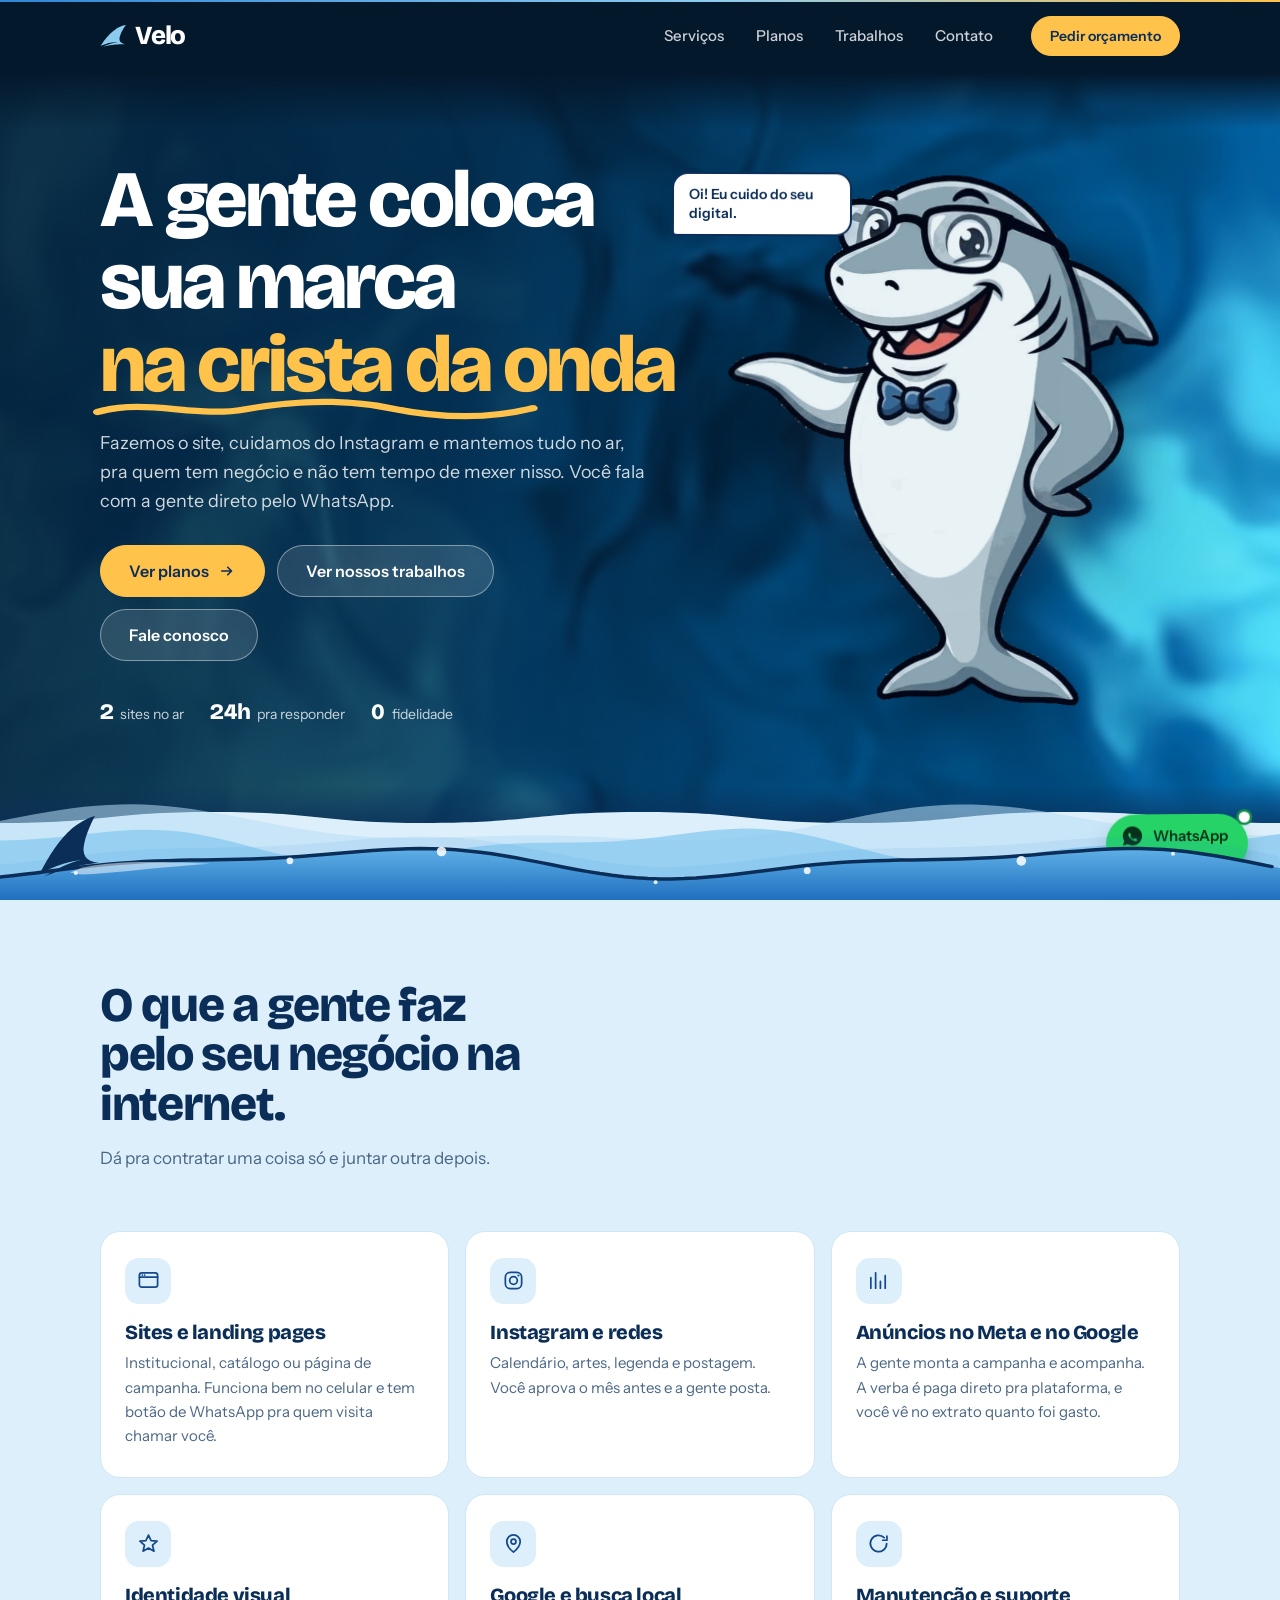
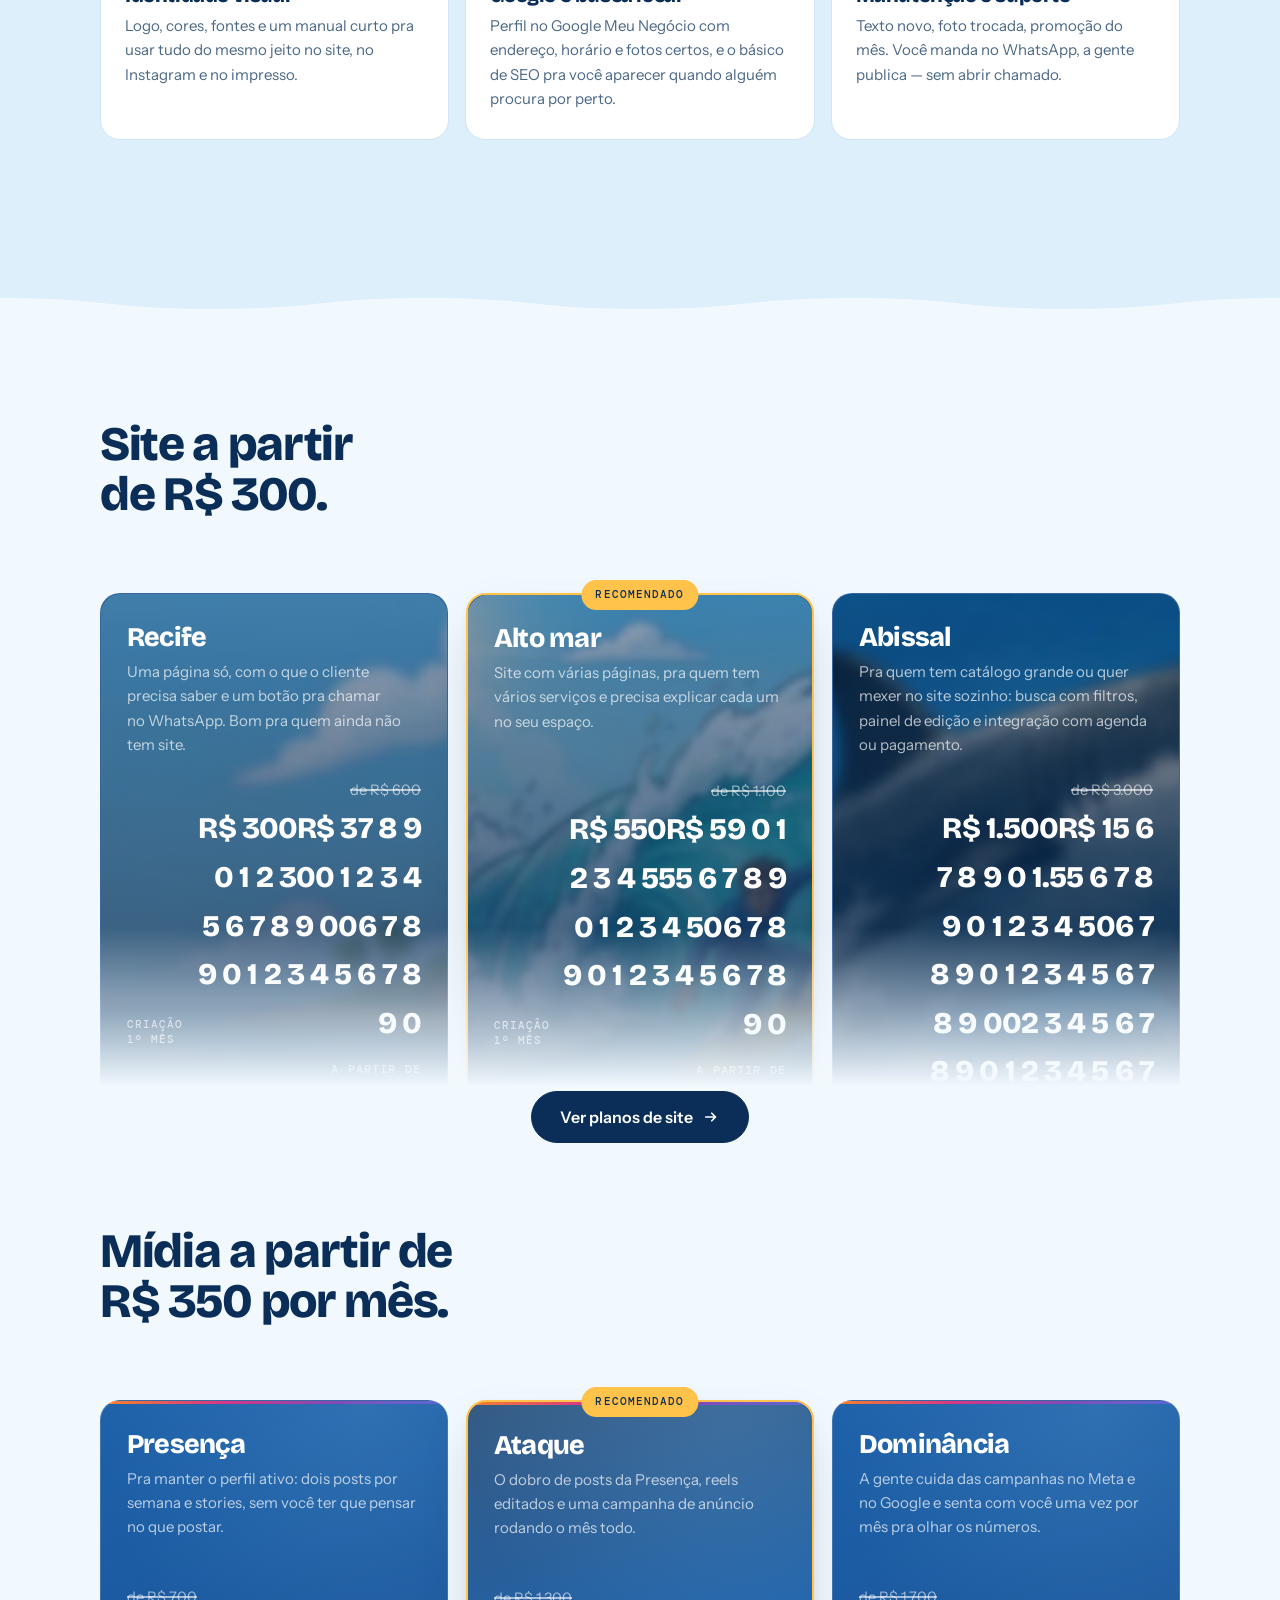
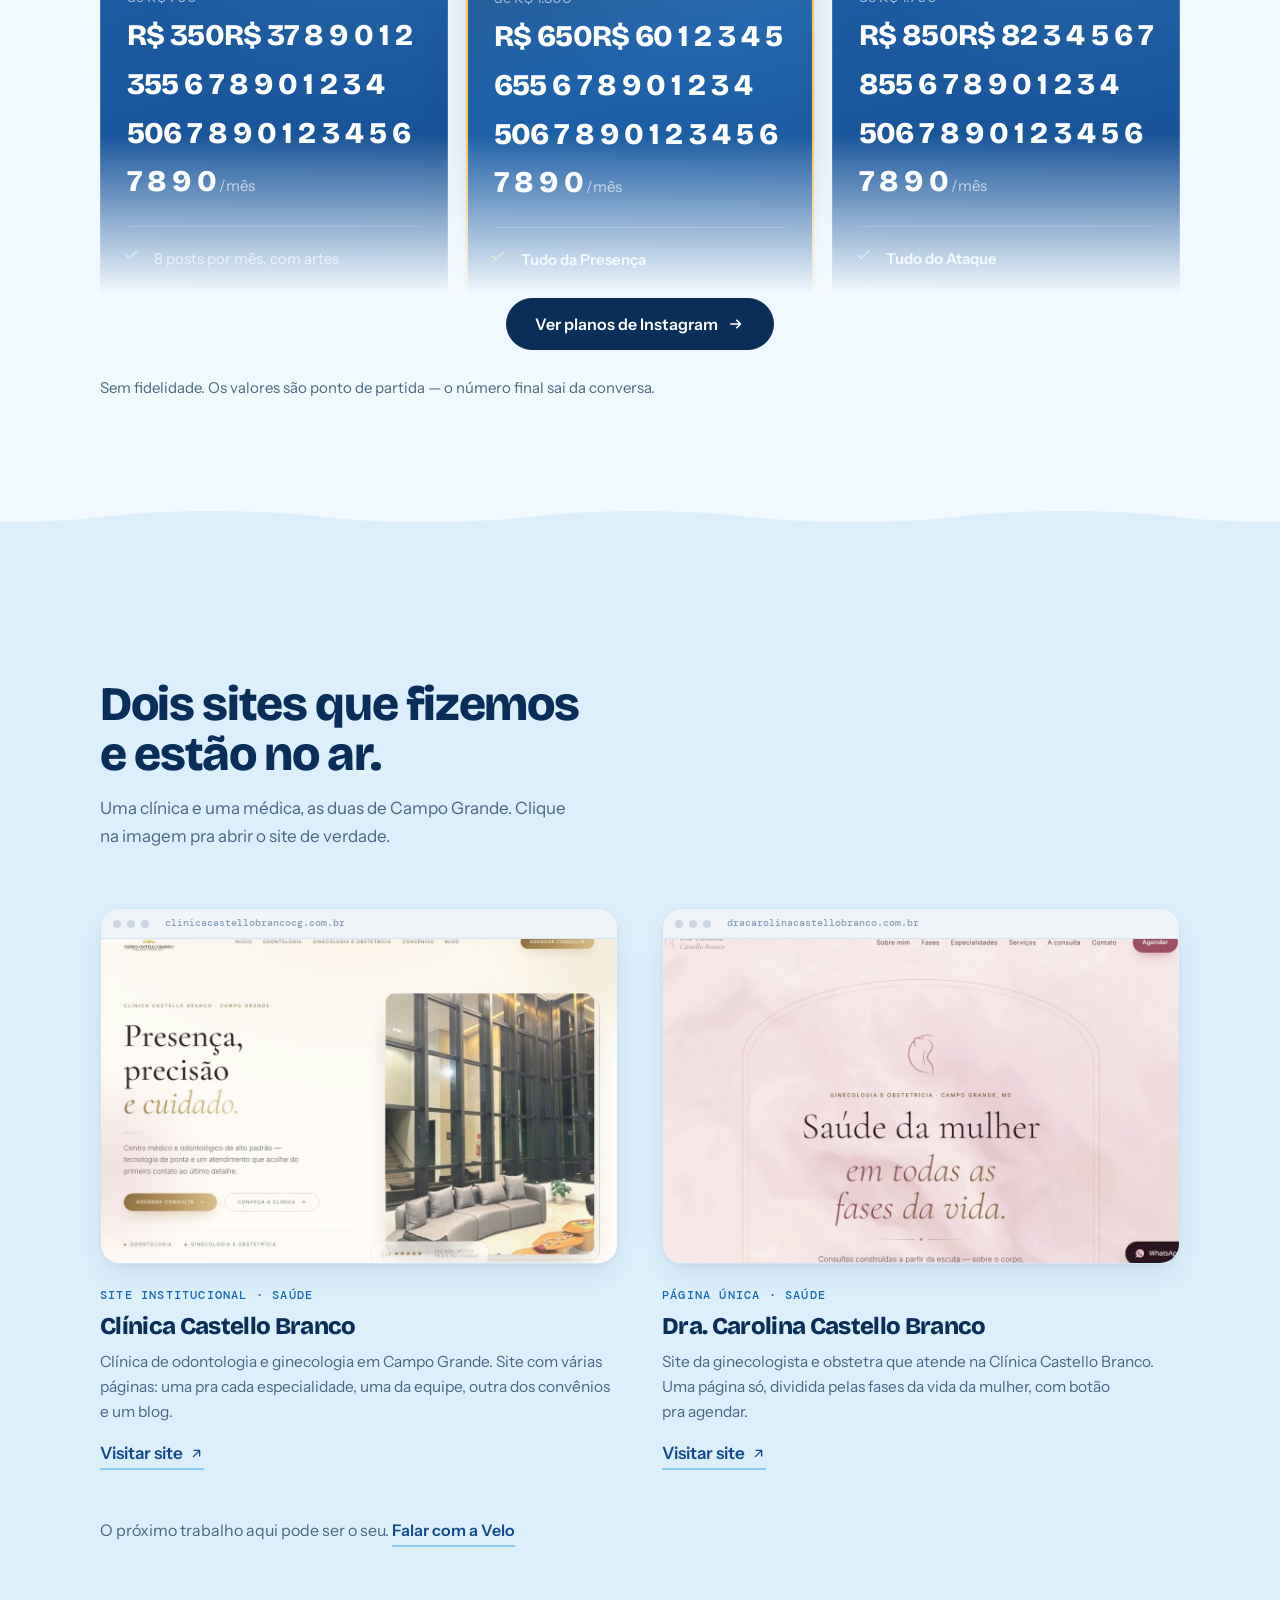
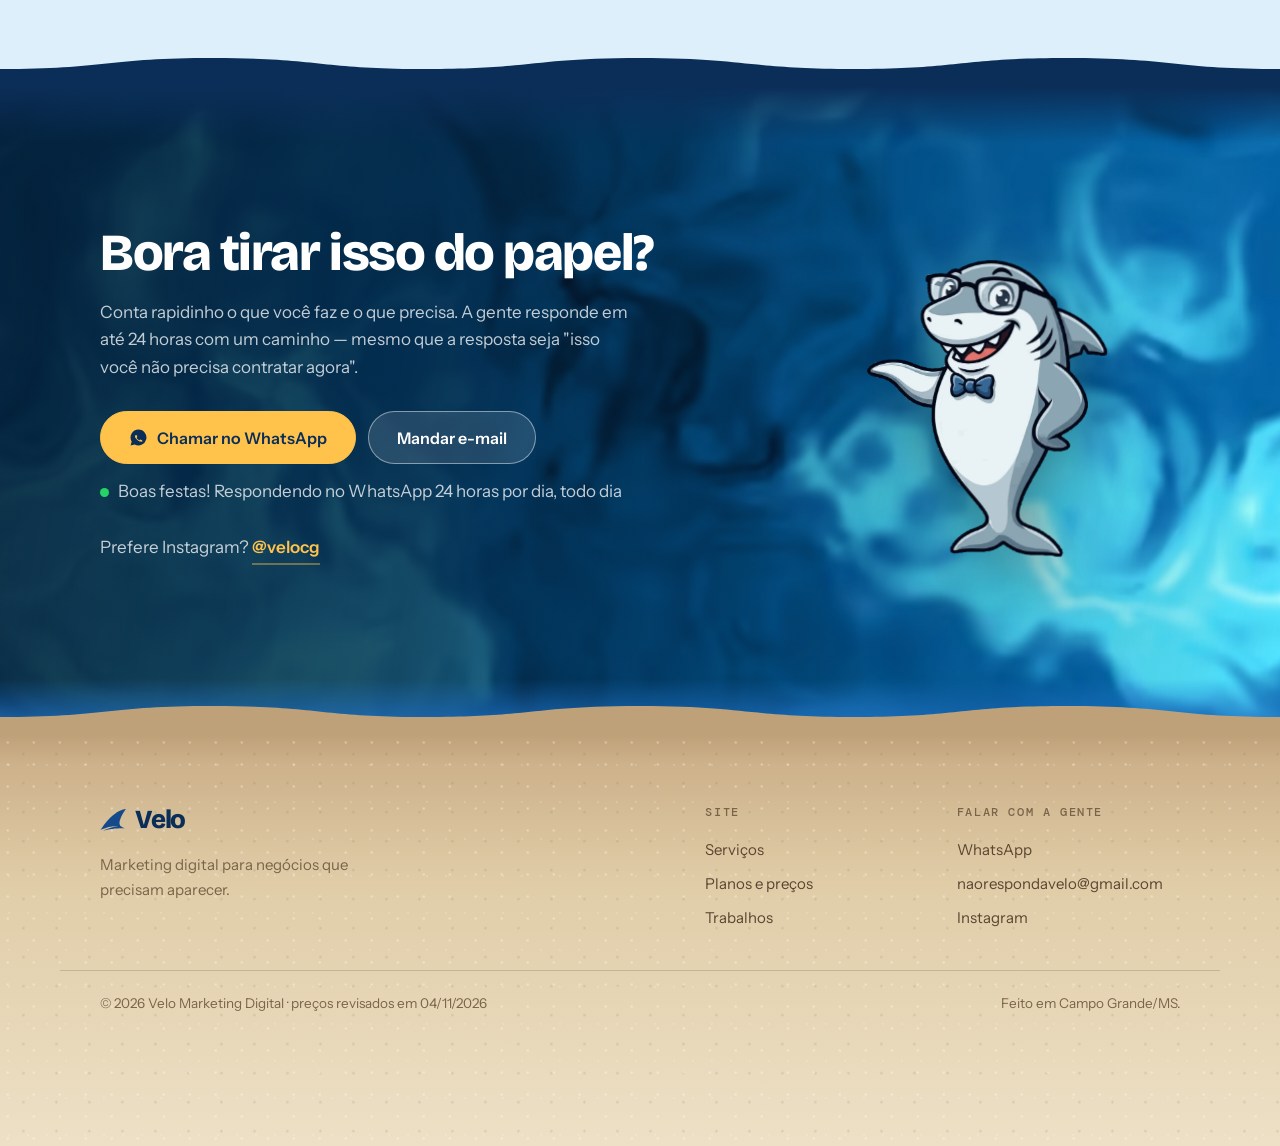
==== commit 6852fa4f: "Junta o fundo em vídeo (água em loop no lugar do WebGL) Co-Authored-By: Claude Opus 5.5 <noreply@ant" ====
--- a/index.html
+++ b/index.html
@@ -339,7 +339,7 @@
         <div class="obra__info">
           <p class="obra__tipo">Site institucional · Saúde</p>
           <h3>Clínica Castello Branco</h3>
-          <p>Clínica de odontologia e ginecologia em Campo Grande. Site com várias páginas: uma pra cada especialidade, outra pros convênios e um blog.</p>
+          <p>Clínica de odontologia e ginecologia em Campo Grande. Site com várias páginas: uma pra cada especialidade, uma da equipe, outra dos convênios e um blog.</p>
           <a class="link" href="https://clinicacastellobrancocg.com.br" target="_blank" rel="noopener">
             Visitar site
             <svg viewBox="0 0 24 24" aria-hidden="true"><path d="M7 17 17 7m0 0H8m9 0v9" fill="none" stroke="currentColor" stroke-width="2.2" stroke-linecap="round" stroke-linejoin="round"/></svg>
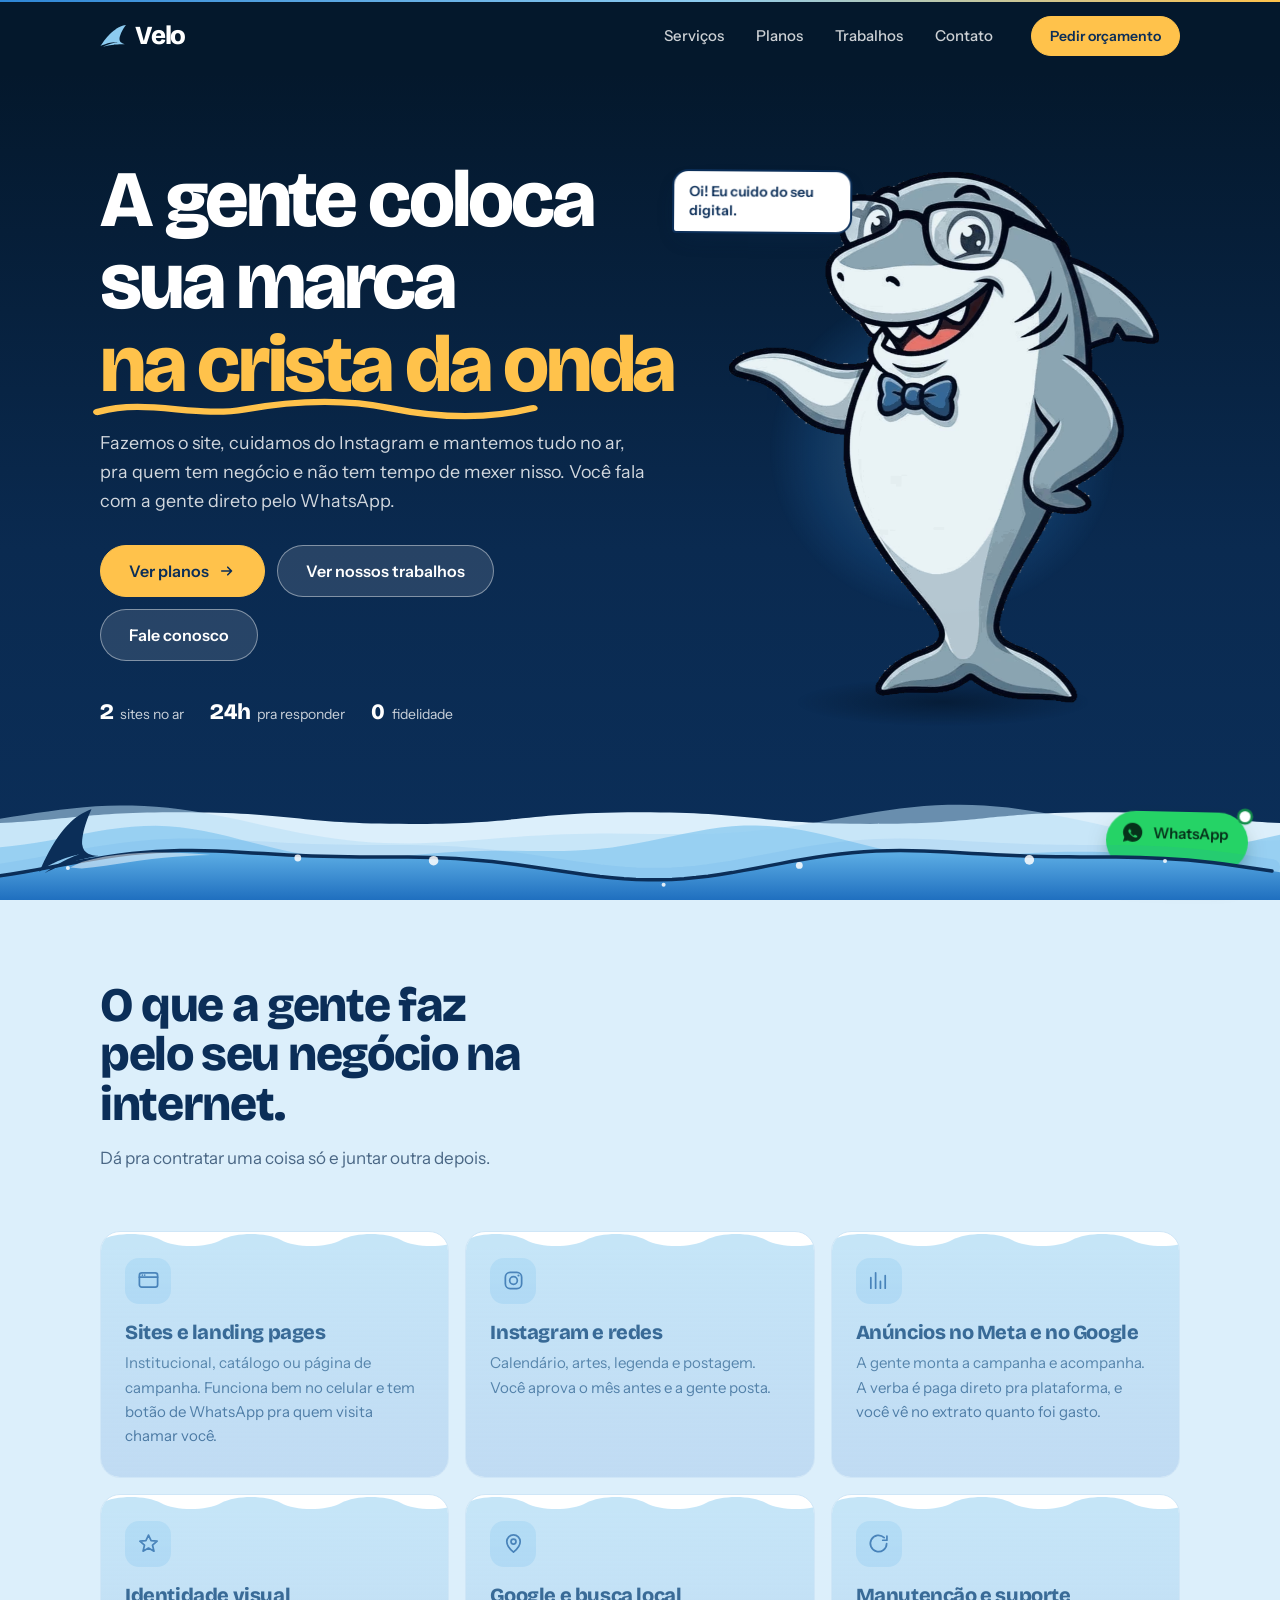
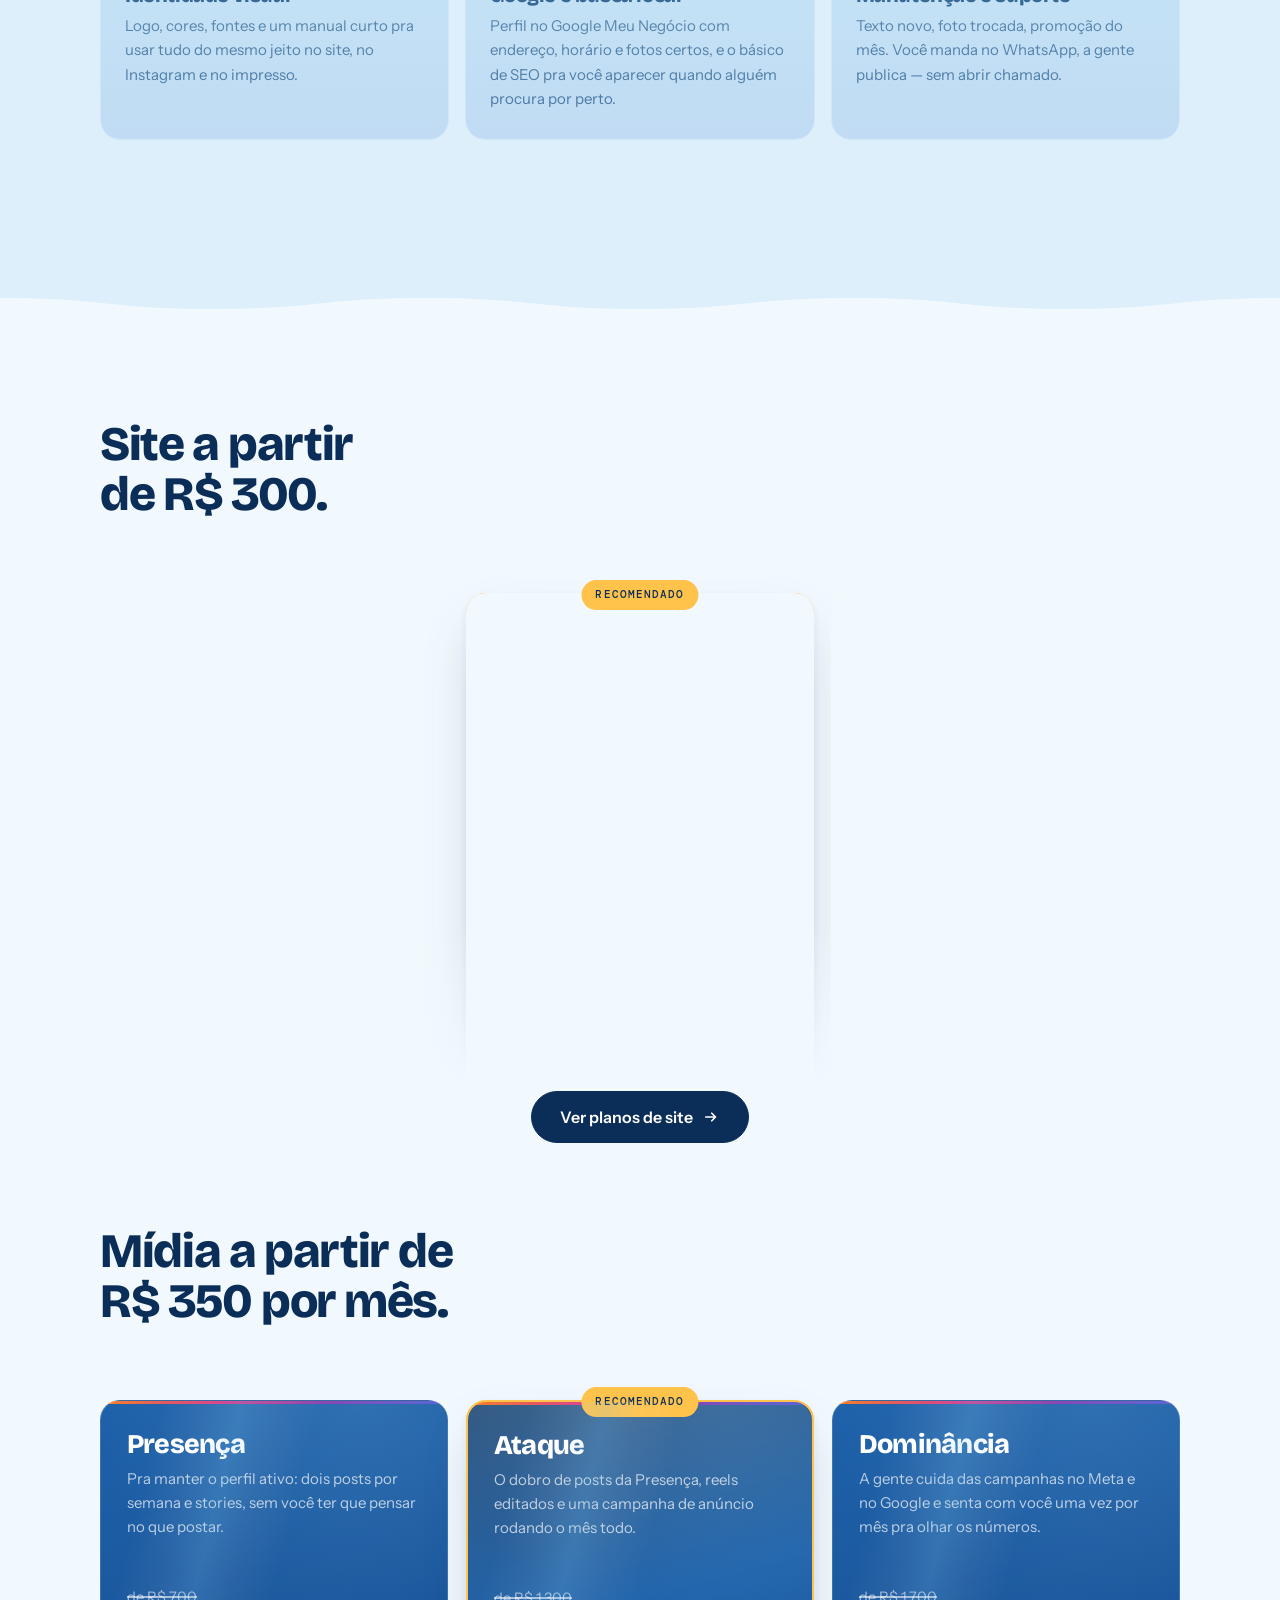
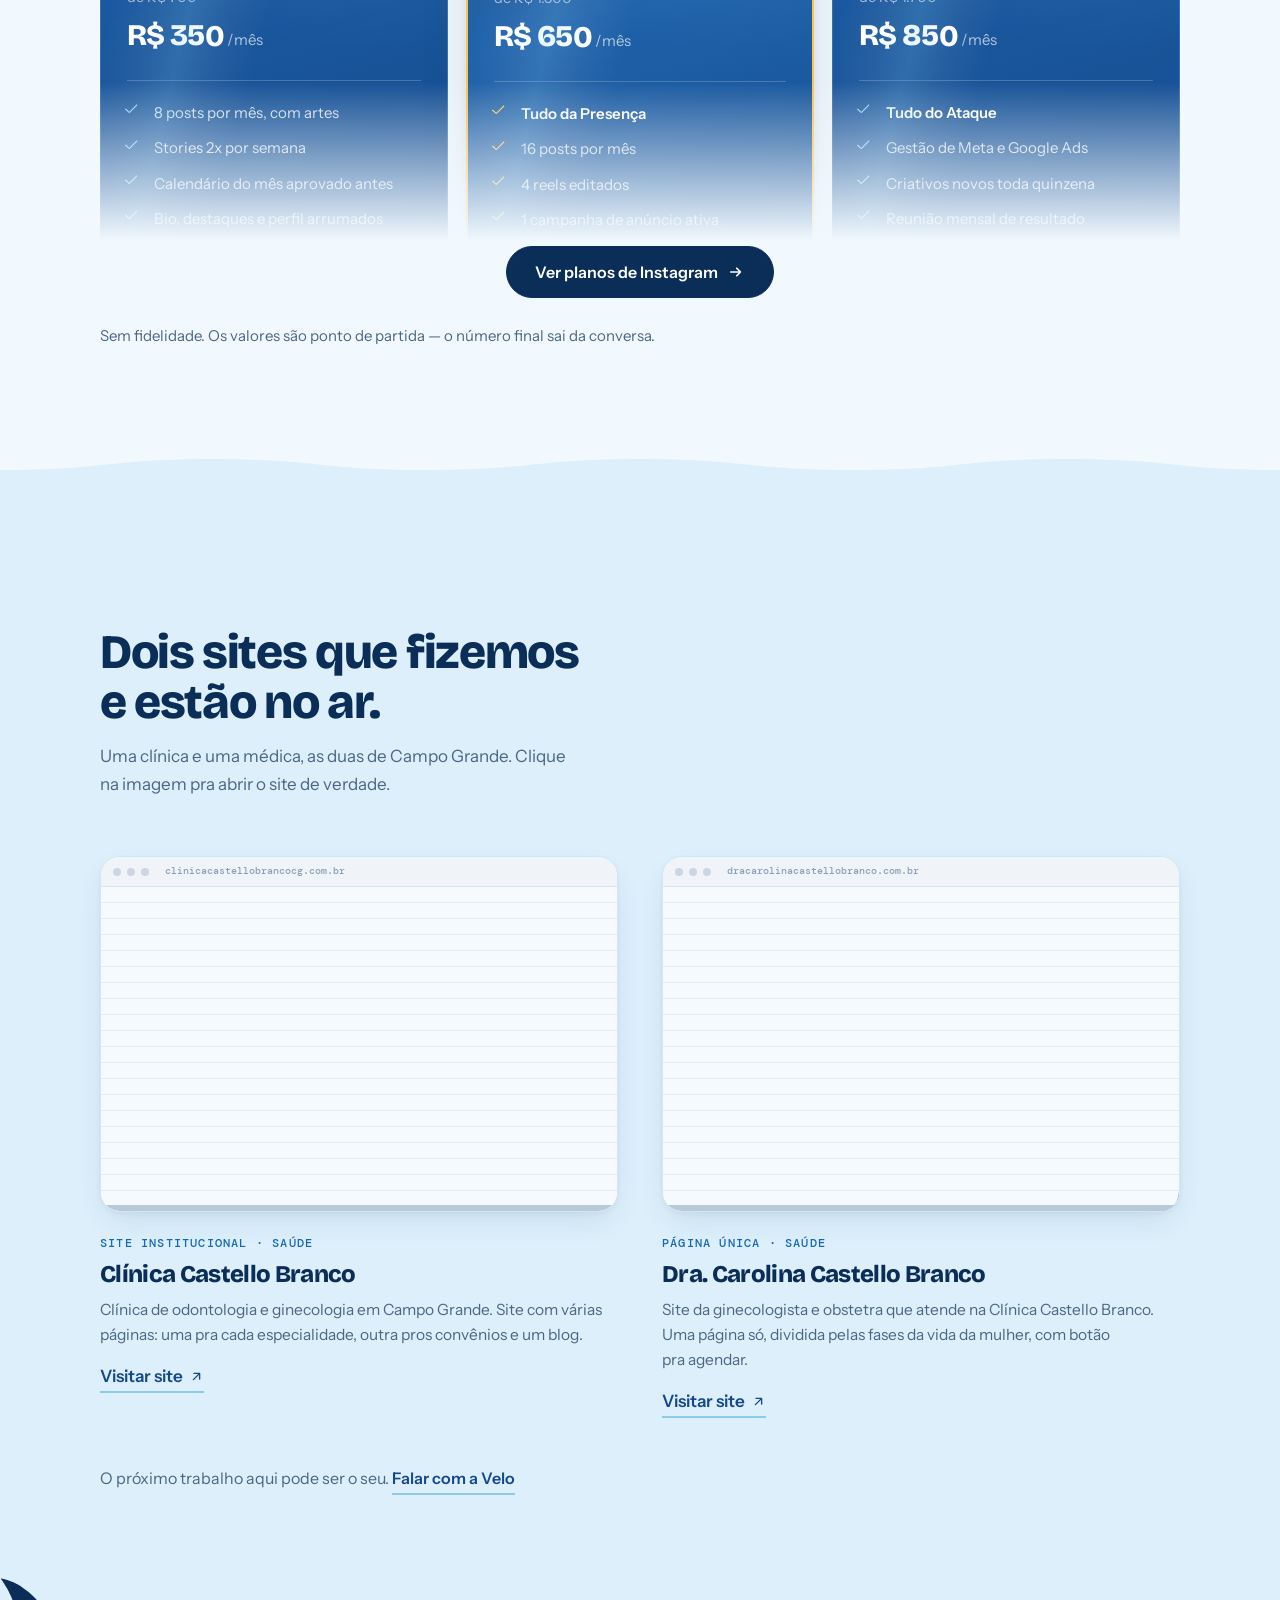
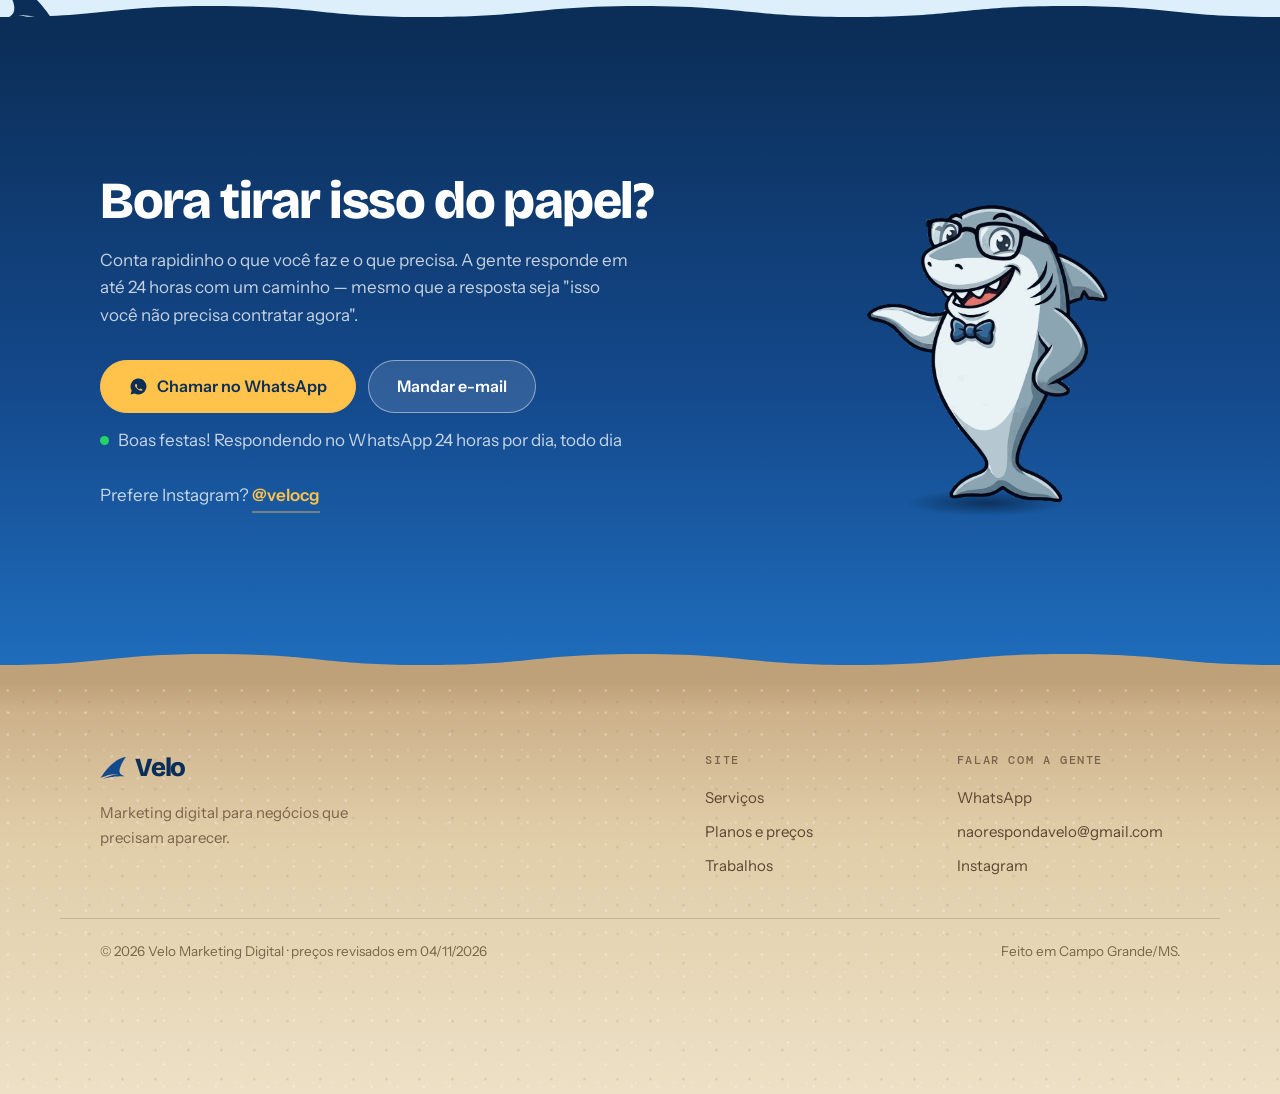
==== commit a98479e7: "Movimento mais leve: títulos por tempo, água pintada e sombra do mascote sem filtro - títulos de seç" ====
--- a/index.html
+++ b/index.html
@@ -76,8 +76,8 @@
     <div class="hero__texto">
 
       <h1 class="hero__h1 reveal" style="--d:1">
-        A gente coloca sua marca
-        <span class="grifo">na crista da onda<svg class="grifo__risco" viewBox="0 0 300 18" preserveAspectRatio="none" aria-hidden="true"><path d="M2 12c25-11 50 5 75-2s50-9 75-1 50 9 73 0" fill="none" stroke="currentColor" stroke-width="5" stroke-linecap="round"/></svg></span>
+        <span class="pal"><span style="--i:0">A</span></span> <span class="pal"><span style="--i:1">gente</span></span> <span class="pal"><span style="--i:2">coloca</span></span> <span class="pal"><span style="--i:3">sua</span></span> <span class="pal"><span style="--i:4">marca</span></span>
+        <span class="grifo"><span class="pal"><span style="--i:5">na</span></span> <span class="pal"><span style="--i:6">crista</span></span> <span class="pal"><span style="--i:7">da</span></span> <span class="pal"><span style="--i:8">onda</span></span><svg class="grifo__risco" viewBox="0 0 300 18" preserveAspectRatio="none" aria-hidden="true"><path d="M2 12c25-11 50 5 75-2s50-9 75-1 50 9 73 0" fill="none" stroke="currentColor" stroke-width="5" stroke-linecap="round"/></svg></span>
       </h1>
 
       <p class="hero__sub reveal" style="--d:2">
@@ -98,7 +98,7 @@
       <ul class="selos reveal" style="--d:4">
         <li><strong data-conta="2">2</strong> sites no ar</li>
         <li><strong data-conta="24" data-sufixo="h">24h</strong> pra responder</li>
-        <li><strong>0</strong> fidelidade</li>
+        <li><strong data-rola>0</strong> fidelidade</li>
       </ul>
     </div>
   </div>
@@ -113,42 +113,42 @@
     </header>
 
     <ul class="cards">
-      <li class="card reveal" data-inclina="4">
+      <li class="card reveal">
         <span class="card__icone" aria-hidden="true">
           <svg viewBox="0 0 24 24"><rect x="2.5" y="4" width="19" height="15" rx="2.5" fill="none" stroke="currentColor" stroke-width="1.8"/><path d="M2.5 8.5h19M5.6 6.3h.01M8 6.3h.01" fill="none" stroke="currentColor" stroke-width="1.8" stroke-linecap="round"/></svg>
         </span>
         <h3>Sites e landing pages</h3>
         <p>Institucional, catálogo ou página de campanha. Funciona bem no celular e tem botão de WhatsApp pra quem visita chamar você.</p>
       </li>
-      <li class="card reveal" data-inclina="4" style="--d:1">
+      <li class="card reveal" style="--d:1">
         <span class="card__icone" aria-hidden="true">
           <svg viewBox="0 0 24 24"><rect x="3.5" y="3.5" width="17" height="17" rx="5" fill="none" stroke="currentColor" stroke-width="1.8"/><circle cx="12" cy="12" r="4" fill="none" stroke="currentColor" stroke-width="1.8"/><circle cx="17.2" cy="6.8" r="1.15" fill="currentColor"/></svg>
         </span>
         <h3>Instagram e redes</h3>
         <p>Calendário, artes, legenda e postagem. Você aprova o mês antes e a gente posta.</p>
       </li>
-      <li class="card reveal" data-inclina="4" style="--d:2">
+      <li class="card reveal" style="--d:2">
         <span class="card__icone" aria-hidden="true">
           <svg viewBox="0 0 24 24"><path d="M4 20V9m5 11V4m5 16v-7m5 7V7" fill="none" stroke="currentColor" stroke-width="1.8" stroke-linecap="round"/></svg>
         </span>
         <h3>Anúncios no Meta e no Google</h3>
         <p>A gente monta a campanha e acompanha. A verba é paga direto pra plataforma, e você vê no extrato quanto foi gasto.</p>
       </li>
-      <li class="card reveal" data-inclina="4" style="--d:3">
+      <li class="card reveal" style="--d:3">
         <span class="card__icone" aria-hidden="true">
           <svg viewBox="0 0 24 24"><path d="M12 3.2 14.7 9l6.3.6-4.8 4.2 1.5 6.2L12 16.7 6.3 20l1.5-6.2L3 9.6 9.3 9z" fill="none" stroke="currentColor" stroke-width="1.8" stroke-linejoin="round"/></svg>
         </span>
         <h3>Identidade visual</h3>
         <p>Logo, cores, fontes e um manual curto pra usar tudo do mesmo jeito no site, no Instagram e no impresso.</p>
       </li>
-      <li class="card reveal" data-inclina="4" style="--d:4">
+      <li class="card reveal" style="--d:4">
         <span class="card__icone" aria-hidden="true">
           <svg viewBox="0 0 24 24"><path d="M12 21s7-5.4 7-11a7 7 0 1 0-14 0c0 5.6 7 11 7 11Z" fill="none" stroke="currentColor" stroke-width="1.8" stroke-linejoin="round"/><circle cx="12" cy="10" r="2.6" fill="none" stroke="currentColor" stroke-width="1.8"/></svg>
         </span>
         <h3>Google e busca local</h3>
         <p>Perfil no Google Meu Negócio com endereço, horário e fotos certos, e o básico de SEO pra você aparecer quando alguém procura por perto.</p>
       </li>
-      <li class="card reveal" data-inclina="4" style="--d:5">
+      <li class="card reveal" style="--d:5">
         <span class="card__icone" aria-hidden="true">
           <svg viewBox="0 0 24 24"><path d="M20.5 12a8.5 8.5 0 1 1-2.6-6.1" fill="none" stroke="currentColor" stroke-width="1.8" stroke-linecap="round"/><path d="M20.8 4.2v4.4h-4.4" fill="none" stroke="currentColor" stroke-width="1.8" stroke-linecap="round" stroke-linejoin="round"/></svg>
         </span>
@@ -167,7 +167,8 @@
     </header>
 
     <div class="planos planos--teaser">
-      <article class="plano plano--escuro plano--mar reveal" data-inclina="3" data-fundo="recife">
+      <article class="plano plano--escuro plano--mar reveal" data-fundo="recife">
+        <span class="plano__agua" aria-hidden="true"></span>
         <h3 class="plano__nome">Recife</h3>
         <p class="plano__pitch">Uma página só, com o que o cliente precisa saber e um botão pra chamar no WhatsApp. Bom pra quem ainda não tem site.</p>
         <div class="plano__duplo">
@@ -194,7 +195,8 @@
         </ul>
       </article>
 
-      <article class="plano plano--escuro plano--mar plano--destaque reveal" data-inclina="3" style="--d:1" data-fundo="alto-mar">
+      <article class="plano plano--escuro plano--mar plano--destaque reveal" style="--d:1" data-fundo="alto-mar">
+        <span class="plano__agua" aria-hidden="true"></span>
         <span class="plano__fita">Recomendado</span>
         <h3 class="plano__nome">Alto mar</h3>
         <p class="plano__pitch">Site com várias páginas, pra quem tem vários serviços e precisa explicar cada um no seu espaço.</p>
@@ -222,7 +224,8 @@
         </ul>
       </article>
 
-      <article class="plano plano--escuro plano--mar reveal" data-inclina="3" style="--d:2" data-fundo="abissal">
+      <article class="plano plano--escuro plano--mar reveal" style="--d:2" data-fundo="abissal">
+        <span class="plano__agua" aria-hidden="true"></span>
         <h3 class="plano__nome">Abissal</h3>
         <p class="plano__pitch">Pra quem tem catálogo grande ou quer mexer no site sozinho: busca com filtros, painel de edição e integração com agenda ou pagamento.</p>
         <div class="plano__duplo">
@@ -262,7 +265,8 @@
     </header>
 
     <div class="planos planos--midia planos--teaser">
-      <article class="plano plano--escuro plano--noite reveal" data-inclina="3">
+      <article class="plano plano--escuro plano--noite reveal">
+        <span class="plano__agua" aria-hidden="true"></span>
         <h3 class="plano__nome">Presença</h3>
         <p class="plano__pitch">Pra manter o perfil ativo: dois posts por semana e stories, sem você ter que pensar no que postar.</p>
         <p class="plano__preco">
@@ -277,7 +281,8 @@
         </ul>
       </article>
 
-      <article class="plano plano--escuro plano--noite plano--destaque reveal" data-inclina="3" style="--d:1">
+      <article class="plano plano--escuro plano--noite plano--destaque reveal" style="--d:1">
+        <span class="plano__agua" aria-hidden="true"></span>
         <span class="plano__fita">Recomendado</span>
         <h3 class="plano__nome">Ataque</h3>
         <p class="plano__pitch">O dobro de posts da Presença, reels editados e uma campanha de anúncio rodando o mês todo.</p>
@@ -293,7 +298,8 @@
         </ul>
       </article>
 
-      <article class="plano plano--escuro plano--noite reveal" data-inclina="3" style="--d:2">
+      <article class="plano plano--escuro plano--noite reveal" style="--d:2">
+        <span class="plano__agua" aria-hidden="true"></span>
         <h3 class="plano__nome">Dominância</h3>
         <p class="plano__pitch">A gente cuida das campanhas no Meta e no Google e senta com você uma vez por mês pra olhar os números.</p>
         <p class="plano__preco">
@@ -330,7 +336,7 @@
 
     <div class="obras">
       <article class="obra reveal">
-        <a class="obra__tela" data-inclina="4" href="https://clinicacastellobrancocg.com.br" target="_blank" rel="noopener" aria-label="Abrir o site da Clínica Castello Branco em nova aba">
+        <a class="obra__tela" href="https://clinicacastellobrancocg.com.br" target="_blank" rel="noopener" aria-label="Abrir o site da Clínica Castello Branco em nova aba">
           <span class="tela__barra" aria-hidden="true"><i></i><i></i><i></i><em>clinicacastellobrancocg.com.br</em></span>
           <picture><source type="image/avif" srcset="images/trabalho-clinica.avif">
           <img class="tela__foto" src="images/trabalho-clinica.jpg" alt="Página inicial do site da Clínica Castello Branco" width="1200" height="750" loading="lazy">
@@ -339,7 +345,7 @@
         <div class="obra__info">
           <p class="obra__tipo">Site institucional · Saúde</p>
           <h3>Clínica Castello Branco</h3>
-          <p>Clínica de odontologia e ginecologia em Campo Grande. Site com várias páginas: uma pra cada especialidade, uma da equipe, outra dos convênios e um blog.</p>
+          <p>Clínica de odontologia e ginecologia em Campo Grande. Site com várias páginas: uma pra cada especialidade, outra pros convênios e um blog.</p>
           <a class="link" href="https://clinicacastellobrancocg.com.br" target="_blank" rel="noopener">
             Visitar site
             <svg viewBox="0 0 24 24" aria-hidden="true"><path d="M7 17 17 7m0 0H8m9 0v9" fill="none" stroke="currentColor" stroke-width="2.2" stroke-linecap="round" stroke-linejoin="round"/></svg>
@@ -348,7 +354,7 @@
       </article>
 
       <article class="obra reveal" style="--d:1">
-        <a class="obra__tela" data-inclina="4" href="https://dracarolinacastellobranco.com.br" target="_blank" rel="noopener" aria-label="Abrir o site da Dra. Carolina Castello Branco em nova aba">
+        <a class="obra__tela" href="https://dracarolinacastellobranco.com.br" target="_blank" rel="noopener" aria-label="Abrir o site da Dra. Carolina Castello Branco em nova aba">
           <span class="tela__barra" aria-hidden="true"><i></i><i></i><i></i><em>dracarolinacastellobranco.com.br</em></span>
           <picture><source type="image/avif" srcset="images/trabalho-carolina.avif">
           <img class="tela__foto" src="images/trabalho-carolina.jpg" alt="Página inicial do site da Dra. Carolina Castello Branco" width="1200" height="750" loading="lazy">
@@ -473,9 +479,9 @@
   <span class="zap-boia__texto">WhatsApp</span>
 </a>
 
-<script src="js/main.js?v=4" defer></script>
-<script src="js/agua.js?v=1" defer></script>
-<script src="js/vivo.js?v=4" defer></script>
+<script src="js/main.js?v=5" defer></script>
+<script src="js/shader.js?v=5" defer></script>
+<script src="js/vivo.js?v=5" defer></script>
 <script src="js/campanhas.js?v=6" defer></script>
 </body>
 </html>
--- a/css/style.css
+++ b/css/style.css
@@ -157,7 +157,12 @@
 
 .marca{ display:inline-flex; align-items:center; gap:9px; text-decoration:none; color:var(--abissal); flex:0 0 auto; }
 .marca__fin{ width:26px; height:26px; fill:currentColor; transition:transform .35s cubic-bezier(.34,1.56,.64,1); }
-.marca:hover .marca__fin{ transform:translateY(-3px) rotate(-6deg); }
+/* hover: a barbatana dá um mergulho curto */
+@keyframes fin-mergulho{
+  35%{ transform:translate(3px,5px) rotate(10deg); }
+  70%{ transform:translate(1px,-3px) rotate(-7deg); }
+}
+.marca:hover .marca__fin{ animation:fin-mergulho .7s cubic-bezier(.3,.7,.4,1); }
 .marca__nome{
   font-family:var(--display); font-weight:800; font-size:26px;
   letter-spacing:-.045em; line-height:1;
@@ -219,24 +224,30 @@
 
 .btn{
   --bg:var(--abissal); --fg:#fff; --bd:var(--abissal);
-  position:relative; overflow:hidden;
+  position:relative; overflow:hidden; isolation:isolate;   /* a onda passa por baixo do texto */
   display:inline-flex; align-items:center; justify-content:center; gap:9px;
   font-family:var(--corpo); font-weight:600; font-size:15px; line-height:1;
   padding:13px 22px; min-height:44px; border-radius:999px;
   border:1.5px solid var(--bd); background:var(--bg); color:var(--fg);
   text-decoration:none; cursor:pointer; white-space:nowrap;
-  transition:transform .22s cubic-bezier(.34,1.4,.64,1),box-shadow .22s ease,background .22s ease,color .22s ease;
+  transition:transform .22s cubic-bezier(.34,1.4,.64,1),translate .45s cubic-bezier(.3,1.5,.5,1),box-shadow .22s ease,background .22s ease,color .22s ease;
+  /* ímã (vivo.js, só com mouse) */
+  translate:var(--ima-x,0px) var(--ima-y,0px);
 }
 .btn:hover{ transform:translateY(-2px); box-shadow:0 10px 22px -8px rgba(11,46,88,.45); }
 .btn:active{ transform:translateY(0) scale(.985); }
-
-/* brilho de sol atravessando o botão no hover */
-.btn::after{
-  content:""; position:absolute; inset:0 auto 0 -60%; width:45%;
-  background:linear-gradient(100deg,transparent,rgba(255,194,75,.55),transparent);
-  transform:skewX(-18deg); transition:left .55s cubic-bezier(.4,0,.2,1);
-}
-.btn:hover::after{ left:120%; }
+.btn.is-ima{ transition:transform .22s cubic-bezier(.34,1.4,.64,1),translate .1s linear,box-shadow .22s ease,background .22s ease,color .22s ease; }
+
+/* onda: anel que abre de onde o ponteiro entrou (disparada pelo vivo.js) */
+.btn::after,.pl-pulo::after{
+  content:""; position:absolute; z-index:-1; pointer-events:none;
+  left:calc(var(--ox,50%) - var(--or,60px)); top:calc(var(--oy,50%) - var(--or,60px));
+  width:calc(var(--or,60px) * 2); aspect-ratio:1; border-radius:50%;
+  background:radial-gradient(closest-side,transparent 52%,var(--onda,rgba(255,255,255,.55)) 78%,transparent 100%);
+  opacity:0; scale:0;
+}
+.btn--vazado,.btn--zap{ --onda:rgba(11,46,88,.22); }
+.hero__acoes .btn--vazado,.pl-pulo{ --onda:rgba(255,255,255,.5); }
 
 .btn--primario{ --bg:var(--abissal); --fg:#fff; --bd:var(--abissal); }
 .btn--vazado{ --bg:transparent; --fg:var(--abissal); --bd:var(--borda); }
@@ -253,15 +264,28 @@
 .btn__zap{ width:19px; height:19px; }
 
 .link{
+  position:relative;
   display:inline-flex; align-items:center; gap:6px;
   font-weight:600; color:var(--profundo); text-decoration:none;
   border-bottom:2px solid var(--raso); padding-bottom:1px;
-  transition:border-color .2s ease,color .2s ease,gap .2s ease;
-}
-.link:hover{ color:var(--abissal); border-bottom-color:var(--sol); gap:9px; }
-.link svg{ width:15px; height:15px; }
+  transition:border-color .2s ease,color .2s ease;
+}
+.link svg{ width:15px; height:15px; transition:translate .25s cubic-bezier(.3,1.5,.5,1); }
 .link--claro{ color:var(--sol); border-bottom-color:rgba(255,194,75,.4); }
-.link--claro:hover{ color:#fff; border-bottom-color:#fff; }
+/* hover: o sublinhado vira onda correndo */
+.link::after{
+  content:""; position:absolute; left:0; right:0; bottom:-4px; height:7px;
+  background:var(--sol); opacity:0; pointer-events:none;
+  -webkit-mask:var(--linha-onda) repeat-x 0 50%/24px 7px;
+          mask:var(--linha-onda) repeat-x 0 50%/24px 7px;
+  transition:opacity .2s ease;
+}
+@keyframes onda-corre{ to{ -webkit-mask-position:24px 50%; mask-position:24px 50%; } }
+.link:hover{ color:var(--abissal); border-bottom-color:transparent; }
+.link:hover::after{ opacity:1; animation:onda-corre .7s linear infinite; }
+.link:hover svg{ translate:3px -1px; }
+.link--claro:hover{ color:#fff; }
+.link--claro::after{ background:#fff; }
 
 .rotulo,.olho{
   font-family:var(--mono); font-size:12px; font-weight:500;
@@ -326,7 +350,6 @@
 .hero__mascote{ position:relative; justify-self:center; max-width:430px; }
 .hero__mascote img{
   position:relative; z-index:1; width:100%;
-  filter:drop-shadow(0 26px 34px rgba(11,46,88,.22));
   /* balança pelo main.js, no relógio do mar (ver balancar()) */
 }
 /* Os dois mascotes que balançam ganham camada própria. Sem ela, cada passo
@@ -338,6 +361,20 @@
    numa camada pronta perde nitidez; e são pequenos, quase não pesam. */
 .hero__mascote img,
 .chamada__mascote img{ will-change:transform; }
+
+/* Sem drop-shadow nesses dois (04/11): com a água em vídeo animando atrás, o
+   compositor refazia o desfoque da sombra a cada quadro — ~1 s de CPU a cada
+   2,9 s com a página parada no topo, num desktop sem placa de vídeo. A sombra
+   agora é uma elipse pintada uma vez, embaixo, que fica parada enquanto o
+   bicho balança (e isso ainda ajuda a ler que ele está boiando). */
+.hero__mascote::after,
+.chamada__mascote::after{
+  content:""; position:absolute; z-index:0; pointer-events:none;
+  left:16%; right:16%; bottom:-3%; height:9%;
+  background:radial-gradient(closest-side,rgba(2,14,28,.5),rgba(2,14,28,.22) 55%,rgba(2,14,28,0));
+}
+.chamada__mascote{ position:relative; }
+.chamada__mascote img{ position:relative; z-index:1; }
 
 .mascote__aura{
   position:absolute; z-index:0; inset:8% -6% 6%;
@@ -435,26 +472,36 @@
   position:relative; overflow:hidden;
   background:var(--branco); border:1px solid var(--borda);
   border-radius:var(--raio); padding:26px 24px 28px;
-  transition:transform .3s cubic-bezier(.34,1.3,.64,1),box-shadow .3s ease,border-color .3s ease;
-}
-.card:hover{ transform:translateY(-5px); box-shadow:var(--sombra-alta); border-color:var(--raso); }
-
-/* onda que sobe por trás do card no hover */
+  transition:box-shadow .3s ease,border-color .3s ease;
+}
+.card:hover{ box-shadow:var(--sombra); border-color:var(--raso); }
+
+/* hover: o card alaga (água sobe por transform, crista balança de lado) */
 .card::before{
-  content:""; position:absolute; left:0; right:0; bottom:0; height:0;
-  background:linear-gradient(180deg,rgba(220,239,251,.65),rgba(220,239,251,0));
-  transition:height .4s cubic-bezier(.4,0,.2,1);
-}
-.card:hover::before{ height:100%; }
-
-.card > *{ position:relative; }
+  content:""; position:absolute; z-index:0; pointer-events:none;
+  left:-120px; right:0; bottom:0; height:58%;
+  background:linear-gradient(180deg,rgba(140,203,240,.5),rgba(220,239,251,.85) 70%);
+  -webkit-mask:var(--crista) repeat-x 0 0/120px 16px,linear-gradient(#000,#000) no-repeat 0 15px/100% 100%;
+          mask:var(--crista) repeat-x 0 0/120px 16px,linear-gradient(#000,#000) no-repeat 0 15px/100% 100%;
+  translate:0 101%;
+  transition:translate .6s cubic-bezier(.3,1.15,.5,1);
+}
+@keyframes marola{ to{ transform:translateX(120px); } }
+.card:hover::before{ translate:0 0; animation:marola 2.6s linear infinite; }
+
+.card > *{ position:relative; z-index:1; }
 
 .card__icone{
   display:grid; place-items:center; width:46px; height:46px; margin-bottom:18px;
   border-radius:14px; background:var(--espuma); color:var(--profundo);
-  transition:background .3s ease,color .3s ease,transform .3s ease;
-}
-.card:hover .card__icone{ background:var(--abissal); color:var(--sol); transform:rotate(-6deg); }
+  transition:background .3s ease,color .3s ease;
+}
+/* ...e o ícone vira boia */
+@keyframes icone-boia{
+  0%,100%{ transform:translateY(0) rotate(0deg); }
+  50%{ transform:translateY(-4px) rotate(-7deg); }
+}
+.card:hover .card__icone{ background:var(--abissal); color:var(--sol); animation:icone-boia 1.8s ease-in-out infinite; }
 .card__icone svg{ width:23px; height:23px; }
 
 .card h3{ font-size:20px; letter-spacing:-.02em; margin-bottom:9px; }
@@ -476,7 +523,13 @@
   box-shadow:var(--sombra); text-decoration:none;
   transition:transform .35s cubic-bezier(.34,1.3,.64,1),box-shadow .35s ease;
 }
-.obra__tela:hover{ transform:translateY(-6px) scale(1.012); box-shadow:var(--sombra-alta); }
+/* hover: a janela liga (bolinhas coloridas) e a página rola um pouco */
+.obra__tela:hover{ transform:translateY(-4px); box-shadow:var(--sombra-alta); }
+.tela__barra i{ transition:background-color .25s ease; }
+.obra__tela:hover .tela__barra i:nth-child(1){ background:#FF5F57; }
+.obra__tela:hover .tela__barra i:nth-child(2){ background:#FEBC2E; transition-delay:.05s; }
+.obra__tela:hover .tela__barra i:nth-child(3){ background:#28C840; transition-delay:.1s; }
+.obra__tela:hover .tela__foto{ translate:0 -3.6%; }
 
 .tela__barra{
   display:flex; align-items:center; gap:6px; height:30px; padding-inline:12px;
@@ -548,6 +601,22 @@
   transition:transform .3s cubic-bezier(.34,1.3,.64,1),box-shadow .3s ease;
 }
 .plano:hover{ transform:translateY(-4px); box-shadow:var(--sombra-alta); }
+
+/* hover: os checks acendem em sequência e a fita boia */
+.plano__lista li::before{ transition:border-color .25s ease; }
+.plano:hover .plano__lista li::before{ border-color:var(--sol); }
+.plano--destaque:hover .plano__lista li::before{ border-color:#fff; }
+.plano:hover .plano__lista li:nth-child(2)::before{ transition-delay:.06s; }
+.plano:hover .plano__lista li:nth-child(3)::before{ transition-delay:.12s; }
+.plano:hover .plano__lista li:nth-child(4)::before{ transition-delay:.18s; }
+.plano:hover .plano__lista li:nth-child(5)::before{ transition-delay:.24s; }
+.plano:hover .plano__lista li:nth-child(6)::before{ transition-delay:.3s; }
+@keyframes fita-boia{
+  0%,100%{ transform:rotate(0deg); }
+  30%{ transform:translateY(-3px) rotate(-3deg); }
+  65%{ transform:translateY(1px) rotate(2deg); }
+}
+.plano:hover .plano__fita{ animation:fita-boia 1.6s ease-in-out infinite; }
 
 .plano--destaque{
   position:relative; border:2px solid var(--abissal);
@@ -609,7 +678,7 @@
 .chamada__rodape{ font-size:15px; color:rgba(255,255,255,.85); }
 
 .chamada__mascote{ justify-self:center; max-width:240px; }
-.chamada__mascote img{ filter:drop-shadow(0 20px 30px rgba(0,0,0,.35)); }
+/* a sombra do mascote é pintada (ver .hero__mascote::after) */
 
 @media (max-width:820px){
   .chamada__grid{ grid-template-columns:1fr; }
@@ -678,9 +747,9 @@
 }
 .rodape__links a{
   display:block; text-decoration:none; font-size:15px; padding:5px 0;
-  color:var(--areia-texto); transition:color .2s ease,padding-left .2s ease;
-}
-.rodape__links a:hover{ color:var(--abissal); padding-left:5px; }
+  color:var(--areia-texto); transition:color .2s ease,translate .2s ease;
+}
+.rodape__links a:hover{ color:var(--abissal); translate:5px 0; }
 
 /* linha de maré: o risco que separa o rodapé do crédito lá embaixo */
 .rodape__fim{
@@ -745,109 +814,281 @@
 }
 
 /* ==========================================================================
-   12. MOVIMENTO NA ROLAGEM
-   ========================================================================== */
-
-/* Até 21/10 tudo entrava igual: sobe 26px, desfoca e aparece, em todo
-   texto da página. Agora cada seção mexe do seu jeito, e quase tudo anda
-   JUNTO com a rolagem (parallax), em vez de disparar uma vez e acabar:
-
-   - hero: chega uma vez ao abrir; rolando, o texto sobe mais rápido que a
-     página e o mascote fica para trás (profundidade);
-   - serviços: a coluna do meio dos cartões anda mais rápido que as pontas;
-   - títulos de seção: um parallax lento, sem sumir nem desfocar;
-   - planos: os cartões se levantam em perspectiva, um depois do outro;
-   - trabalhos: a foto desliza dentro da moldura do navegador;
-   - chamada: o título cresce até o tamanho e o mascote sobe junto;
-   - parágrafos: parados. Texto de ler não precisa de truque.
-
-   Tudo com animation-timeline: quem anima é o compositor, sem JS e sem
-   layout por quadro. SEM opacidade na rolagem: medido em 21/10, os
-   esmaecimentos amarrados à rolagem custavam de 30 a 45 pontos de GPU a
-   mais no notebook; só mexer (translate/rotate/scale) custa quase nada. Navegador sem suporte (Firefox, por enquanto) vê tudo
-   parado e no lugar. Os movimentos usam translate/rotate/scale, que são
-   propriedades separadas do transform: não brigam com a inclinação do
-   mouse (data-inclina) nem com as boias (main.js). */
+   12. MOVIMENTO — O IDIOMA DO MAR
+   ========================================================================== */
+
+/* Cada seção mexe do seu jeito, tudo saindo da água. O porquê de cada
+   efeito e as regras (só transform na rolagem, janela parada com o
+   conteúdo andando dentro, nada escondido fora do @supports) estão no
+   LEIA-ME, em "Movimento". Comentário aqui custa: este CSS segura a
+   primeira pintura. */
+
+:root{
+  /* onda cheia (ladrilho 120x16), risco de onda e a barbatana (#fin-d arredondado) */
+  /* águas já pintadas (cor no SVG, sem máscara): camada grande com máscara
+     custava ~0,5 s de rasterização numa rolagem da home (medido em 04/11) */
+  --agua-raso:url("data:image/svg+xml,%3Csvg xmlns='http://www.w3.org/2000/svg' viewBox='0 0 120 16' preserveAspectRatio='none'%3E%3Cpath d='M0 8C15 0 45 0 60 8S105 16 120 8V16H0Z' fill='%23F2F9FE'/%3E%3Cpath d='M0 8C15 0 45 0 60 8S105 16 120 8' fill='none' stroke='%238CCBF0' stroke-width='4'/%3E%3C/svg%3E");
+  --agua-mare:url("data:image/svg+xml,%3Csvg xmlns='http://www.w3.org/2000/svg' viewBox='0 0 120 16' preserveAspectRatio='none'%3E%3Cpath d='M0 8C15 0 45 0 60 8S105 16 120 8V16H0Z' fill='%23F2F9FE'/%3E%3Cpath d='M0 8C15 0 45 0 60 8S105 16 120 8' fill='none' stroke='%232E86D6' stroke-width='4'/%3E%3C/svg%3E");
+  --agua-funda:url("data:image/svg+xml,%3Csvg xmlns='http://www.w3.org/2000/svg' viewBox='0 0 120 16' preserveAspectRatio='none'%3E%3Cpath d='M0 8C15 0 45 0 60 8S105 16 120 8V16H0Z' fill='%23F2F9FE'/%3E%3Cpath d='M0 8C15 0 45 0 60 8S105 16 120 8' fill='none' stroke='%2314498C' stroke-width='4'/%3E%3C/svg%3E");
+  --agua-vaza:url("data:image/svg+xml,%3Csvg xmlns='http://www.w3.org/2000/svg' viewBox='0 0 120 16' preserveAspectRatio='none'%3E%3Cpath d='M0 8C15 0 45 0 60 8S105 16 120 8V16H0Z' fill='%238CCBF0' fill-opacity='.5'/%3E%3C/svg%3E");
+  --crista:url("data:image/svg+xml,%3Csvg xmlns='http://www.w3.org/2000/svg' viewBox='0 0 120 16' preserveAspectRatio='none'%3E%3Cpath d='M0 8C15 0 45 0 60 8S105 16 120 8V16H0Z'/%3E%3C/svg%3E");
+  --linha-onda:url("data:image/svg+xml,%3Csvg xmlns='http://www.w3.org/2000/svg' viewBox='0 0 60 7' preserveAspectRatio='none'%3E%3Cpath d='M0 3.5C7.5 0 22.5 0 30 3.5S52.5 7 60 3.5' fill='none' stroke='%23000' stroke-width='1.6'/%3E%3C/svg%3E");
+  --barbatana:url("data:image/svg+xml,%3Csvg xmlns='http://www.w3.org/2000/svg' viewBox='312 138 278 238'%3E%3Cpath d='M533.5,236.7c-2.9,7.1-2.7,7.1-5.4,14.2c-0.7,2-0.7,1.9-1.3,3.9c-1.4,3.8-2.4,7.8-2.6,8.4c-3.2,11.5-3.5,18.2-3.6,19.5c-3.6,43.3 36,53.7 49.9,59c5,1.9 7.8,1.1 7.7,2.6c0,0.2 0,0.7-2.5,0.4c-4.1,-0.5-4.1,-0.5-20.1,-0.6c-48.6,-0.2-77.8,3.6-79.7,3.7c-5.4,0.3-13.8,1.4-14.9,1.5c-25.4,3.2-58.1,7.1-106.9,20.1c-9.2,2.4-14.1,4.9-14.8,4.5c-1.2,-0.7 1.9,-1.9 3.9,-2.8c31,-13.4 64.5,-29.2 122.4,-42.2c30.1,-6.7 32.2,-4.5 32.2,-6c0,-0.1 0.1,-0.3 0,-0.4c-0.6,-0.7-11.6,0.6-19.9,0.8c-3.9,0.1-3.9,0.6-7.8,0.6c-3.9,0.1-3.9,0.2-7.7,0.6c-31.9,2.8-54.5,8.6-64.8,10.9c-7.8,1.7-13.9,3.7-15.6,4.2c-14.3,3.6-47.8,15.9-61.4,22.5c-0.3,0.1-6.3,4.1-2.2,-0.9c0.5,-0.6 9.2,-13.3 15.3,-21.8c1.5,-2 2.6,-3.6 4.4,-6c3.1,-4.6 24,-32.7 30.9,-41c9.4,-11.2 42,-52.8 85.2,-88.4c9.4,-7.8 24.6,-18.6 25.9,-19.4c9.4,-6.1 9.4,-6.1 10.2,-6.7c18.3,-12.2 60.7,-32.1 96.5,-37.4c1.3,-0.2 1.4,0.5 0.5,1.5c-0.5,0.7-1.8,2.1-6.2,8.6c-27.4,40.5-39.6,67.8-47.5,86l0,0Z'/%3E%3C/svg%3E");
+}
 
 .reveal{ opacity:1; }
 
+/* palavra = janela parada (.pal) + palavra que sobe; o padding/margem
+   negativa cabe acento e perna de letra sem mudar a altura da linha */
+.pal{ display:inline-block; padding-block:.12em .2em; margin-block:-.12em -.2em; }
+.pal > span{ display:inline-block; }
+
+/* odômetro (montado pelo vivo.js) */
+.rola{ white-space:nowrap; }
+.rola__c{ display:inline-block; position:relative; clip-path:inset(0 -.4em); }
+.rola__alvo{ visibility:hidden; }
+.rola__fita{
+  position:absolute; left:50%; top:0; translate:-50% 0;
+  white-space:pre; text-align:center;
+  transition:transform 1.3s cubic-bezier(.16,.72,.12,1);
+}
+.rola__leitor{
+  position:absolute; width:1px; height:1px; overflow:hidden;
+  clip-path:inset(50%); white-space:nowrap;
+}
+
+/* a janela de água dos planos só existe com linha do tempo */
+.plano__agua{ display:none; }
+
 @media (prefers-reduced-motion:no-preference){
 
-  /* ---- o hero chega uma vez, ao abrir (não depende da rolagem) ---- */
-  /* Encurtado em 11/2026: com .95s e 110ms por degrau o hero só ficava
-     pronto em ~1s no desktop e ~2s no celular, e era isso que o dono
-     sentia como "demorado". O título e o mascote entram sem espera; o
-     resto vem logo atrás em degraus de 60ms. */
-  @keyframes chega{ from{ opacity:0; translate:0 16px; } }
+  /* ---- a chegada (uma vez, ao abrir): tudo pronto em ~0,8 s ---- */
+
+  @keyframes aparece{ from{ opacity:0; } }
+  @keyframes surge-palavra{ from{ translate:0 112%; rotate:7deg; } }
+  @keyframes mascote-salta{
+    from{ opacity:0; translate:0 46px; rotate:7deg; }
+    60%{ opacity:1; translate:0 -8px; rotate:-1.5deg; }
+  }
+  @keyframes boia-surge{
+    from{ opacity:0; scale:.72; rotate:-4deg; }
+    60%{ opacity:1; scale:1.05; rotate:1deg; }
+  }
+  @keyframes balao-estoura{ from{ opacity:0; scale:0; } 70%{ opacity:1; scale:1.08; } }
+
+  /* sem gesto próprio, só aparece: parágrafo não pula */
   .hero .reveal,.pl-abre .reveal{
-    animation:chega .5s cubic-bezier(.22,1,.36,1) both;
+    animation:aparece .5s ease-out both;
     animation-delay:calc(var(--d,0) * 60ms);
   }
-  .hero .hero__h1,.hero .hero__mascote{ animation-delay:0s; }
+
+  /* o h1 esmaece rápido por baixo das palavras: esconde a troca de fonte
+     (~150 ms), que contava como layout shift */
+  .hero .hero__h1,.pl-abre .pl-abre__h1{ animation:aparece .3s ease-out both; }
+  /* o parágrafo do hero é o LCP: sem espera */
+  .hero .hero__sub,.pl-abre .pl-abre__texto{ animation-delay:0s; }
+  .hero__h1 .pal,.pl-abre__h1 .pal{ overflow-y:clip; }
+  .hero__h1 .pal > span,.pl-abre__h1 .pal > span{
+    transform-origin:0 100%;
+    animation:surge-palavra .62s cubic-bezier(.22,1.3,.45,1) both;
+    animation-delay:calc(var(--i) * 42ms + var(--h1-espera,0ms));
+  }
+  .erro__h1{ --h1-espera:180ms; }      /* no 404 o número chega primeiro */
+
+  /* títulos de seção: o vivo.js parte em palavras (.pal só existe se ele
+     rodou) e põe .is-emersa quando o título passa do mar fixo. Animação de
+     tempo, não de rolagem: 35 palavras amarradas à rolagem custavam ~1
+     quadro/s na home; assim cada uma só vira camada durante 0,7 s */
+  .cab h2 .pal,.chamada h2 .pal{ overflow-y:clip; }
+  .cab h2 .pal > span,.chamada h2 .pal > span{ transform-origin:0 100%; translate:0 112%; rotate:8deg; }
+  .cab h2.is-emersa .pal > span,.chamada h2.is-emersa .pal > span{
+    translate:none; rotate:none;
+    animation:surge-palavra .7s cubic-bezier(.22,1.3,.45,1) both;
+    animation-delay:calc(var(--i) * 45ms);
+  }
+
+  /* botões: boias estourando, uma depois da outra */
+  .hero .hero__acoes,.pl-abre .pl-abre__pulos{ animation:none; }
+  .hero__acoes > *,.pl-abre__pulos > *{
+    animation:boia-surge .55s cubic-bezier(.3,1.25,.5,1) both;
+    animation-delay:240ms;
+  }
+  .hero__acoes > :nth-child(2),.pl-abre__pulos > :nth-child(2){ animation-delay:310ms; }
+  .hero__acoes > :nth-child(3),.pl-abre__pulos > :nth-child(3){ animation-delay:380ms; }
+
+  .hero .hero__mascote,.pl-abre .pl-abre__mascote{
+    transform-origin:50% 90%;
+    animation:mascote-salta .8s cubic-bezier(.25,1,.4,1) both;
+  }
+  .balao{ transform-origin:0 100%; animation:balao-estoura .42s .5s cubic-bezier(.3,1.4,.5,1) both; }
 
   @supports (animation-timeline:view()){
 
-    /* ---- hero: duas velocidades saindo da tela ---- */
-    @keyframes hero-texto-sai{ to{ translate:0 -110px; } }
-    @keyframes hero-mascote-fica{ to{ translate:0 90px; } }
-    @keyframes aura-desce{ to{ translate:0 60px; } }
-    .hero .hero__texto{
-      animation:hero-texto-sai linear both;
-      animation-timeline:scroll(root); animation-range:0 90vh;
-    }
-    /* o mascote também tem o "chega": este se soma a ele em vez de trocar */
-    .hero .hero__mascote{
-      animation:chega .5s cubic-bezier(.22,1,.36,1) both,hero-mascote-fica linear both;
+    /* ---- hero: o mascote mergulha; a onda de baixo incha (ressaca) ---- */
+
+    @keyframes mergulha{ to{ translate:0 84px; rotate:15deg; } }
+    .hero .hero__mascote,.pl-abre .pl-abre__mascote{
+      animation-name:mascote-salta,mergulha;
+      animation-duration:.8s,auto;
+      animation-timing-function:cubic-bezier(.25,1,.4,1),linear;
+      animation-fill-mode:both,both;
       animation-delay:0s,0s;
       animation-timeline:auto,scroll(root);
       animation-range:normal,0 90vh;
       animation-composition:replace,add;
     }
-    .mascote__aura{ animation:aura-desce linear both; animation-timeline:scroll(root); animation-range:0 90vh; }
-
-    /* ---- títulos de seção: parallax lento ---- */
-    @keyframes titulo-flutua{ from{ translate:0 34px; } to{ translate:0 -34px; } }
-    .cab h2{ animation:titulo-flutua linear both; animation-timeline:view(); }
-
-    /* ---- serviços: colunas em velocidades diferentes ---- */
-    @keyframes coluna{ from{ translate:0 var(--sobe); } to{ translate:0 calc(var(--sobe) * -1); } }
-    .cards .card{ --sobe:16px; animation:coluna linear both; animation-timeline:view(); }
+
+    @keyframes ressaca{ to{ scale:1 2; translate:-3% 0; } }
+    .hero + .secao,section.pl-abre{ overflow-x:clip; }
+    .hero + .secao::before,
+    section.pl-abre::after{          /* section.: ganha da regra da seção 18 */
+      left:-4%; right:-4%; transform-origin:50% 100%;
+      height:36px; margin-bottom:-2px;   /* sem costura ao esticar */
+      animation:ressaca linear both;
+      animation-timeline:scroll(root); animation-range:0 85vh;
+    }
+
+    /* ---- serviços: a maré vaza de dentro do card ---- */
+
+    @keyframes vazante{ from{ translate:-40px -18px; } to{ translate:0 104%; } }
+    /* com nome: view() no pseudo mediria o card (overflow:hidden = rolador) */
+    .cards .card{ view-timeline:--card block; }
+    .cards .card::after{
+      content:""; position:absolute; z-index:2; pointer-events:none;
+      left:0; top:0; width:calc(100% + 40px); height:100%;
+      background:var(--agua-vaza) repeat-x 0 0/120px 16px,linear-gradient(180deg,rgba(140,203,240,.5),rgba(46,134,214,.3)) no-repeat 0 16px/100% 100%;
+      animation:vazante cubic-bezier(.4,0,.6,1) both;
+      animation-timeline:--card; animation-range:cover 16vh cover 56vh;
+    }
     @media (min-width:1000px){
-      .cards .card:nth-child(3n+2){ --sobe:58px; }
+      .cards .card:nth-child(3n+2)::after{ animation-range:cover 21vh cover 61vh; }
+      .cards .card:nth-child(3n+3)::after{ animation-range:cover 26vh cover 66vh; }
     }
 
-    /* ---- planos: os cartões se levantam, um depois do outro ---- */
-    @keyframes levanta{
-      from{ rotate:x 16deg; translate:0 60px; }
-      to{ rotate:x 0deg; translate:0 0; }
+    /* ---- planos de site: o card atravessa uma superfície parada a 24vh
+       do pé da tela; crista e distância conforme a profundidade ---- */
+
+    @keyframes superficie{ from{ translate:-120px 0; } to{ translate:0 calc(100cqh + 24px); } }
+    @keyframes sobe-do-fundo{ from{ translate:0 var(--fundo); } }
+
+    .plano--mar{
+      --fundo:28px; --agua:var(--agua-raso);
+      view-timeline:--plano block;
+      animation:sobe-do-fundo cubic-bezier(.3,0,.3,1) both;
+      animation-timeline:--plano; animation-range:entry 24vh entry calc(100% + 24vh);
     }
-    .planos{ perspective:1400px; }
-    .planos .plano{
-      transform-origin:50% 100%;
-      animation:levanta linear both; animation-timeline:view();
-      animation-range:entry 0% cover 32%;
+    .plano--mar[data-fundo="alto-mar"]{ --fundo:52px; --agua:var(--agua-mare); }
+    .plano--mar[data-fundo="abissal"]{ --fundo:80px; --agua:var(--agua-funda); }
+
+    .plano--mar .plano__agua{
+      display:block; position:absolute; inset:-2px; z-index:3;   /* cobre a borda */
+      border-radius:inherit; overflow:clip; pointer-events:none;
+      container-type:size;   /* 100cqh = altura do card, pros dois andarem igual */
+    }
+    /* a crista (faixa de 16px) e a água lisa embaixo: cor chapada sem máscara
+       nem degradê, que o navegador compõe sem rasterizar */
+    .plano--mar .plano__agua::before,
+    .plano--mar .plano__agua::after{
+      content:""; position:absolute; left:0; width:calc(100% + 120px);
+      animation:superficie linear both;
+      animation-timeline:--plano; animation-range:entry 24vh entry calc(100% + 24vh);
+    }
+    .plano--mar .plano__agua::before{ top:-16px; height:16px; background:var(--agua) repeat-x 0 0/120px 16px; }
+    .plano--mar .plano__agua::after{ top:-1px; height:calc(100% + 1px); background-color:var(--bruma); }
+    /* a fita boia na superfície */
+    .plano--mar .plano__fita{ z-index:4; }
+
+    /* ---- planos de Instagram: um reflexo atravessa o vidro ---- */
+
+    @keyframes reflexo{ from{ translate:-130% 0; } to{ translate:250% 0; } }
+    /* por cima do texto (é luz fraca): por baixo, o navegador teria que
+       promover o conteúdo do card inteiro a camada própria */
+    .plano--noite .plano__agua{
+      display:block; position:absolute; inset:0; z-index:3;
+      border-radius:inherit; overflow:clip; pointer-events:none;
+    }
+    .plano--noite .plano__agua::before{
+      content:""; position:absolute; top:0; left:0; width:46%; height:100%;
+      /* reta + skew: degradê em ângulo deixava corte duro no card alto */
+      background:linear-gradient(90deg,transparent,rgba(255,255,255,.06) 28%,rgba(140,203,240,.2) 50%,rgba(255,255,255,.06) 72%,transparent);
+      transform:skewX(-14deg);
+      animation:reflexo linear both;
+      animation-timeline:view(); animation-range:cover 8% cover 62%;
     }
     @media (min-width:900px){
-      .planos .plano:nth-child(2){ animation-range:entry 10% cover 40%; }
-      .planos .plano:nth-child(3){ animation-range:entry 20% cover 48%; }
+      .plano--noite:nth-child(3n+2) .plano__agua::before{ animation-range:cover 14% cover 68%; }
+      .plano--noite:nth-child(3n+3) .plano__agua::before{ animation-range:cover 20% cover 74%; }
     }
 
-    /* ---- trabalhos: a foto desliza dentro da moldura ---- */
-    @keyframes foto-desliza{ from{ translate:0 -4.5%; } to{ translate:0 4.5%; } }
-    .tela__foto{ animation:foto-desliza linear both; animation-timeline:view(); }
-
-    /* ---- chamada: o título cresce até o tamanho, o mascote sobe ---- */
-    @keyframes cresce{ from{ scale:.86; } to{ scale:1; } }
-    @keyframes sobe{ from{ translate:0 110px; } }
-    .chamada h2{
-      transform-origin:0 100%;
-      animation:cresce linear both; animation-timeline:view();
-      animation-range:entry 0% cover 45%;
+    /* ---- trabalhos: a persiana sobe e a janela abre ---- */
+
+    @keyframes persiana{ to{ translate:0 -101%; } }
+    @keyframes janela{ from{ scale:1.32; } }
+    .obra__tela::after{
+      content:""; position:absolute; z-index:0; pointer-events:none;
+      left:0; right:0; top:30px; bottom:0;
+      background:
+        linear-gradient(#B9C9D9,#B9C9D9) bottom/100% 6px no-repeat,
+        repeating-linear-gradient(180deg,#F7FAFD 0 15px,#E3ECF4 15px 16px);
+      box-shadow:0 6px 14px rgba(11,46,88,.18);
+      animation:persiana cubic-bezier(.5,0,.3,1) both;
+      animation-timeline:view(); animation-range:cover 6% cover 36%;
+    }
+    .tela__foto{
+      animation:janela cubic-bezier(.3,0,.2,1) both;
+      animation-timeline:view(); animation-range:cover 6% cover 46%;
+    }
+    @media (min-width:700px){
+      .obra:nth-child(2) .obra__tela::after{ animation-range:cover 12% cover 42%; }
+    }
+
+    /* ---- chamada: a barbatana cruza a onda do divisor; o mascote salta ---- */
+
+    .chamada{ overflow-x:clip; view-timeline:--chamada block; }
+    @keyframes cruza{
+      from{ translate:-90px 0; rotate:0deg; }
+      22%{ rotate:-6deg; }
+      48%{ rotate:4deg; }
+      74%{ rotate:-5deg; }
+      to{ translate:calc(100vw + 30px) 0; rotate:0deg; }
+    }
+    .chamada::after{
+      content:""; position:absolute; left:0; bottom:calc(100% + 9px);
+      width:clamp(40px,4.4vw,58px); aspect-ratio:278/238;
+      background:#0B2E58; pointer-events:none;
+      -webkit-mask:var(--barbatana) center/contain no-repeat;
+              mask:var(--barbatana) center/contain no-repeat;
+      scale:-1 1;     /* o desenho aponta pra esquerda */
+      transform-origin:50% 100%;
+      animation:cruza linear both;
+      animation-timeline:--chamada; animation-range:cover 0% cover 52%;
+    }
+
+    @keyframes salto{
+      from{ translate:0 150px; rotate:-14deg; }
+      62%{ translate:0 -16px; rotate:5deg; }
+      to{ translate:0 0; rotate:0deg; }
     }
     .chamada__mascote{
-      animation:sobe linear both; animation-timeline:view();
-      animation-range:entry 0% cover 55%;
+      transform-origin:50% 100%;
+      animation:salto linear both;
+      animation-timeline:--chamada; animation-range:cover 6% cover 46%;
     }
+
+    /* ---- avulsos: a linha de maré chega rolando ---- */
+
+    @keyframes mare-chega{ from{ translate:-100% 0; } }
+    .avulso{ position:relative; overflow-x:clip; border-bottom-color:transparent; }
+    .avulso::after{
+      content:""; position:absolute; left:0; right:0; bottom:-3px; height:7px;
+      background:var(--raso); pointer-events:none;
+      -webkit-mask:var(--linha-onda) repeat-x 0 50%/60px 7px;
+              mask:var(--linha-onda) repeat-x 0 50%/60px 7px;
+      animation:mare-chega cubic-bezier(.3,0,.2,1) both;
+      animation-timeline:view(); animation-range:cover 0% cover 32%;
+      transition:background-color .3s ease;
+    }
+    .avulso:hover::after{ background:var(--mare); }
 
     /* ---- barra de leitura no topo, sem JS ---- */
     @keyframes enche{ from{ scale:0 1; } to{ scale:1 1; } }
@@ -867,7 +1108,6 @@
   }
   .grifo__risco path{ stroke-dashoffset:0; }
   .vivo__tela{ opacity:.55; }
-  .card.is-inclinado,.plano.is-inclinado,.obra__tela.is-inclinado,.avulso.is-inclinado{ transform:none; }
 }
 
 /* ==========================================================================
@@ -892,13 +1132,14 @@
 
 .pl-abre__pulos{ display:flex; flex-wrap:wrap; gap:10px; margin-top:26px; }
 .pl-pulo{
+  position:relative; overflow:hidden; isolation:isolate;
   display:inline-flex; align-items:baseline; gap:8px;
   padding:9px 16px; border:1px solid var(--borda); border-radius:999px;
   background:var(--branco); text-decoration:none; font-size:14.5px; font-weight:500;
   transition:border-color .2s ease,transform .2s ease;
 }
 .pl-pulo span{ font-family:var(--mono); font-size:11px; color:var(--rotulo); }
-.pl-pulo:hover{ border-color:var(--abissal); transform:translateY(-2px); }
+.pl-pulo:hover{ border-color:var(--abissal); }
 
 .pl-abre__mascote{ width:clamp(180px,22vw,270px); justify-self:end; }
 .pl-abre__mascote img{ width:100%; filter:drop-shadow(0 18px 30px rgba(11,46,88,.18)); }
@@ -1277,103 +1518,37 @@
 /* ==========================================================================
    17. VIDRO, PROFUNDIDADE E MOVIMENTO
    A ideia: o site claro continua claro e legível; as faixas escuras deixam
-   de ser bloco de tinta e viram água de verdade, com uma fumaça em vídeo
-   rodando por baixo do texto (js/agua.js).
-   ========================================================================== */
-
-/* ---------- a água nas faixas escuras ---------- */
+   de ser bloco de tinta e viram água de verdade, com fumaça de fbm rodando
+   no WebGL por baixo do texto.
+   ========================================================================== */
+
+/* ---------- o shader nas faixas escuras ---------- */
 
 [data-vivo]{ position:relative; isolation:isolate; }
 
 /* tudo que não é a água sobe uma camada */
 [data-vivo] > *:not(.vivo){ position:relative; z-index:1; }
 
-/* clip (e não hidden): hidden faz da caixa um contêiner de rolagem, e aí o
-   parallax por view-timeline lá embaixo mediria a rolagem errada.
-
-   A água some nos 56px de cima e de baixo: é onde ficam as bordas de onda
+/* A água some nos 56px de cima e de baixo: é onde ficam as bordas de onda
    recortadas, que continuam no navy chapado. Sem essa dissolvida daria pra
-   ver a emenda entre a fumaça e a lapela da onda. Era uma máscara; agora é
-   a cor da própria faixa pintada por cima, junto com o véu (--vivo-bordas,
-   usado nos ::after abaixo). Dá no mesmo pro olho, e máscara em cima de
-   vídeo obriga o navegador a refazer uma camada inteira a cada quadro
-   (~15% da CPU da água em computador sem placa de vídeo, medido em 04/11).
-   As cores são as do gradiente de fundo de cada faixa, em cima e embaixo. */
+   ver a emenda entre a fumaça e a lapela da onda. */
 .vivo{
   position:absolute; inset:0; z-index:0;
-  overflow:hidden; overflow:clip; pointer-events:none;
-  --vivo-topo:#0B2E58; --vivo-base:#0B2E58;
-  --vivo-bordas:linear-gradient(180deg,var(--vivo-topo) 0,rgba(11,46,88,0) 56px,rgba(11,46,88,0) calc(100% - 56px),var(--vivo-base) 100%);
-}
-.hero > .vivo,
-.pl-abre > .vivo{ --vivo-topo:#04182C; }
-.chamada > .vivo{ --vivo-base:#1F6FBF; }
-
-/* A tela da água: 24% mais alta que a faixa (a folga do parallax). Dentro
-   dela o JS põe o pôster (<img>, o primeiro quadro do vídeo, 4 KB) e, por
-   cima, o <video>. Variações por faixa vêm do JS: --vivo-zoom,
-   --vivo-espelho, --vivo-foco, --vivo-deriva. Opacidade cheia: quem protege
-   a leitura é o véu do ::after, não apagar a água inteira. */
-.vivo__tela{
-  position:absolute; left:0; top:-12%; width:100%; height:124%;
-  /* espelho e zoom sempre pelo centro: girando em outro ponto, o lado
-     oposto ficaria descoberto. O --vivo-foco só move o recorte. */
-  transform:scale(calc(var(--vivo-espelho,1) * var(--vivo-zoom,1)),var(--vivo-zoom,1));
-}
-
-/* Pôster e vídeo NASCEM com 2 px, no meio da faixa (um pontinho da mesma
-   cor da água, ninguém vê), e só ganham o tamanho cheio (.is-pronto)
-   depois que o navegador já os pintou uma vez, com a faixa na tela.
-   Parece bobagem, mas é o que segura o LCP: o Chrome mede o "maior
-   elemento" no primeiro quadro em que cada imagem/vídeo aparece, e não
-   mede de novo depois. Sem isso a água
-   (bem maior que o título) virava o LCP da página e atrasava a nota.
-   Entra com um esmaecer, o vídeo por cima do pôster. */
-.vivo__tela > img,
-.vivo__tela > video{
-  position:absolute; left:50%; top:50%; width:2px; height:2px;
-  object-fit:cover; object-position:var(--vivo-foco,50%) 50%;
-}
-.vivo__tela > .is-pronto{
-  left:0; top:0; width:100%; height:100%;
-  animation:vivo-surge .8s ease both;
-}
-@keyframes vivo-surge{ from{ opacity:0; } }
-/* e nunca o botão de play que o iOS desenha quando não deixa tocar sozinho */
-.vivo__tela video::-webkit-media-controls-start-playback-button{ display:none !important; -webkit-appearance:none; }
-
-/* Parallax: a água anda mais devagar que a página dentro da faixa. É uma
-   animação presa à rolagem (view-timeline da própria .vivo), só de
-   translate — o compositor faz sozinho, sem JS e sem redesenhar nada. Vai
-   de -deriva (faixa entrando por baixo) a +deriva (saindo por cima).
-   Navegador sem animation-timeline: a água fica parada em relação à faixa.
-   Com movimento reduzido também. */
-@keyframes vivo-deriva{
-  from{ translate:0 calc(-1 * var(--vivo-deriva,8.87%)); }
-  to{ translate:0 var(--vivo-deriva,8.87%); }
-}
-@supports (animation-timeline:view()){
-  @media (prefers-reduced-motion:no-preference){
-    .vivo{ view-timeline:--vivo-agua block; }
-    .vivo__tela{
-      animation:vivo-deriva linear both;
-      animation-timeline:--vivo-agua;
-      animation-range:cover 0% cover 100%;
-    }
-  }
-}
-
-/* Faixa muito mais alta que a tela (o JS põe .vivo--alta): em vez de
-   esticar o vídeo nela inteira, a tela de vídeo vira uma janela do tamanho
-   da tela, grudada no topo enquanto a faixa passa. */
-.vivo--alta .vivo__tela{
-  position:sticky; top:0; height:100vh; height:100lvh;
-  animation:none;
-}
+  overflow:hidden; pointer-events:none;
+  -webkit-mask:linear-gradient(180deg,transparent 0,#000 56px,#000 calc(100% - 56px),transparent 100%);
+  mask:linear-gradient(180deg,transparent 0,#000 56px,#000 calc(100% - 56px),transparent 100%);
+}
+
+/* Opacidade cheia: a água aparece como ela é. O que protege a leitura não é
+   apagar a água inteira, é onde o véu abaixo cai. */
+.vivo__tela{ display:block; width:100%; height:100%; }
+/* 24% mais alto que a seção: é a folga do parallax (shader.js, derivar()).
+   O canvas desliza por transform, que não redesenha nada. */
+.vivo .vivo__tela{ position:absolute; left:0; top:-12%; height:124%; will-change:transform; }
 
 .vivo::after{
   content:""; position:absolute; inset:0;
-  background:var(--vivo-bordas),linear-gradient(180deg,rgba(6,32,60,.6),rgba(6,32,60,.72));
+  background:linear-gradient(180deg,rgba(6,32,60,.6),rgba(6,32,60,.72));
 }
 
 /* Nas seções de hero e chamada o texto mora na esquerda e o mascote na
@@ -1382,7 +1557,7 @@
    de vídeo de fundo — escurecer só onde precisa ler. */
 .hero .vivo::after,
 .chamada .vivo::after{
-  background:var(--vivo-bordas),linear-gradient(100deg,
+  background:linear-gradient(100deg,
     rgba(4,24,44,.88) 0%,
     rgba(4,24,44,.7) 36%,
     rgba(4,24,44,.26) 66%,
@@ -1394,13 +1569,13 @@
 @media (max-width:900px){
   .hero .vivo::after,
   .chamada .vivo::after{
-    background:var(--vivo-bordas),linear-gradient(180deg,rgba(4,24,44,.8),rgba(4,24,44,.66));
+    background:linear-gradient(180deg,rgba(4,24,44,.8),rgba(4,24,44,.66));
   }
 }
 
 /* (o rodapé saiu daqui: virou areia, sem água por baixo — ver seção 10) */
 /* nos planos de Instagram os cards já cobrem quase tudo */
-.secao--fundo .vivo::after{ background:var(--vivo-bordas),linear-gradient(180deg,rgba(6,32,60,.6),rgba(6,32,60,.7)); }
+.secao--fundo .vivo::after{ background:linear-gradient(180deg,rgba(6,32,60,.6),rgba(6,32,60,.7)); }
 
 /* ---------- barra de progresso de leitura ---------- */
 
@@ -1445,63 +1620,15 @@
 
 
 
-/* A foto é maior que a moldura de propósito: a sobra é o que permite ela
-   escorregar dentro do quadro conforme a página desce. */
-.tela__foto{ transform:scale(1.09); }
+/* foto maior que a moldura: a sobra deixa a página rolar no hover */
+.tela__foto{ scale:1.09; transition:translate 1.1s cubic-bezier(.3,0,.2,1); }
 /* ...e a sobra de cima invadiria a barra de navegador falsa. A barra sobe
    uma camada e a foto passa por baixo dela, como numa janela de verdade. */
 .tela__barra{ position:relative; z-index:1; }
 
-/* ---------- inclinação 3D e brilho no ponteiro ---------- */
-
-[data-inclina]{ transform-style:preserve-3d; }
-
-/* enquanto o mouse está em cima o transform precisa colar no ponteiro:
-   a curva elástica do repouso viraria borracha aqui */
-.is-inclinado{
-  transition:transform .1s linear,box-shadow .3s ease,border-color .3s ease;
-}
-
-.card.is-inclinado{
-  transform:perspective(1000px) rotateX(var(--ty,0deg)) rotateY(var(--tx,0deg)) translate3d(0,-6px,0);
-  box-shadow:var(--sombra-alta); border-color:var(--raso);
-}
-.plano.is-inclinado{
-  transform:perspective(1100px) rotateX(var(--ty,0deg)) rotateY(var(--tx,0deg)) translate3d(0,-5px,0);
-  box-shadow:var(--sombra-alta);
-}
-.obra__tela.is-inclinado{
-  transform:perspective(1200px) rotateX(var(--ty,0deg)) rotateY(var(--tx,0deg)) translate3d(0,-6px,0) scale(1.012);
-  box-shadow:var(--sombra-alta);
-}
-.avulso.is-inclinado{
-  transform:perspective(900px) rotateX(var(--ty,0deg)) rotateY(var(--tx,0deg)) translate3d(0,-3px,0);
-}
-
-/* Luz seguindo o ponteiro. No card ela passa POR BAIXO do texto: por cima,
-   um claro de 240px em cima de fundo branco apaga a leitura do parágrafo. E é
-   azul da marca, não branco — sobre papel branco, branco só lava. */
-.card::after{
-  content:""; position:absolute; inset:0; z-index:0;
-  border-radius:inherit; pointer-events:none; opacity:0;
-  transition:opacity .35s ease;
-  background:radial-gradient(220px circle at var(--bx,50%) var(--by,50%),
-    rgba(140,203,240,.5),rgba(140,203,240,0) 62%);
-}
-.card > *{ z-index:1; }
-.card.is-inclinado::after{ opacity:1; }
-
-/* Na moldura do trabalho pode ser reflexo branco mesmo, e por cima: ali
-   embaixo é foto, não texto — vira vidro. */
+/* (a inclinação 3D saiu em 04/11: cada tipo de card tem o próprio hover) */
+
 .obra__tela{ position:relative; }
-.obra__tela::after{
-  content:""; position:absolute; inset:0; z-index:2;
-  border-radius:inherit; pointer-events:none; opacity:0;
-  transition:opacity .35s ease;
-  background:radial-gradient(300px circle at var(--bx,50%) var(--by,50%),
-    rgba(255,255,255,.3),rgba(255,255,255,0) 58%);
-}
-.obra__tela.is-inclinado::after{ opacity:1; }
 
 /* ---------- números do hero ---------- */
 
@@ -1575,7 +1702,6 @@
 }
 
 /* sombra do mascote precisa ser mais escura que a água pra existir */
-.hero__mascote img{ filter:drop-shadow(0 26px 34px rgba(2,14,28,.55)); }
 .pl-abre__mascote img{ filter:drop-shadow(0 18px 30px rgba(2,14,28,.5)); }
 
 /* ---------- cabeçalho antes de grudar ---------- */
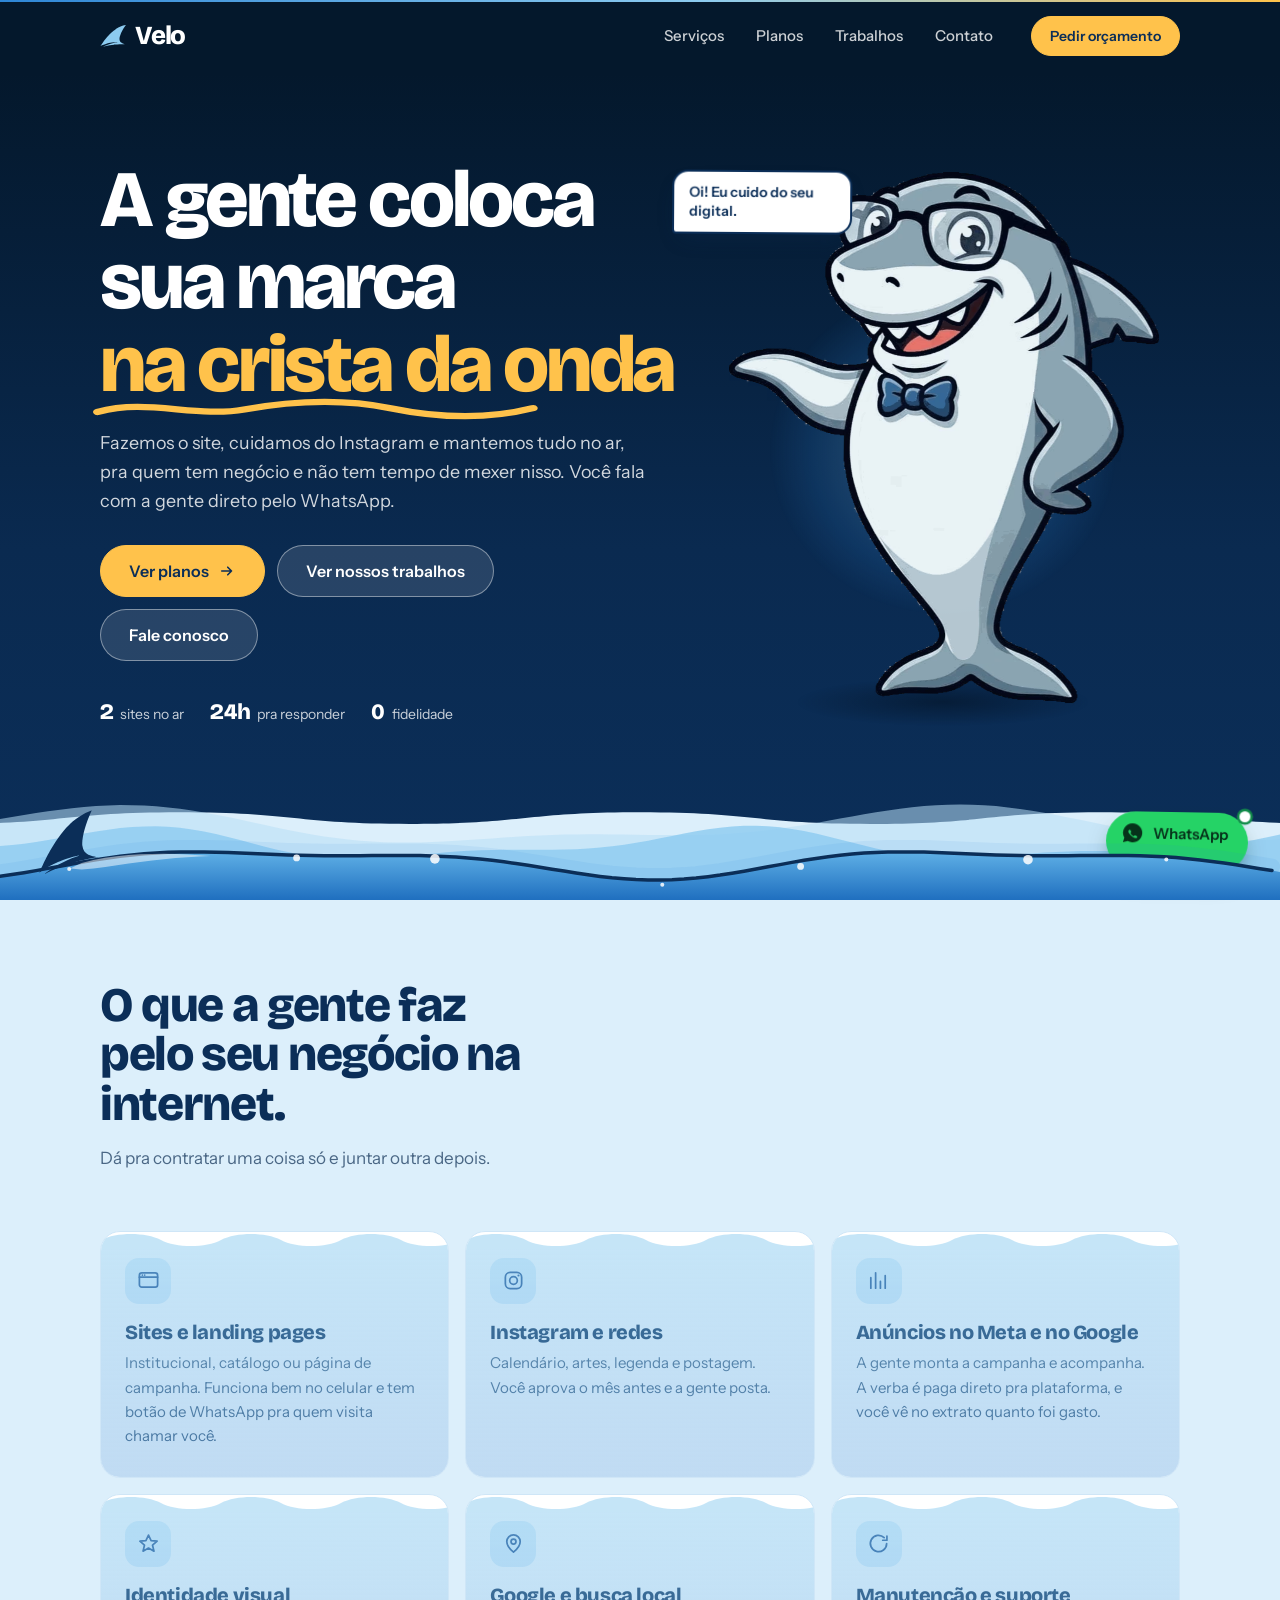
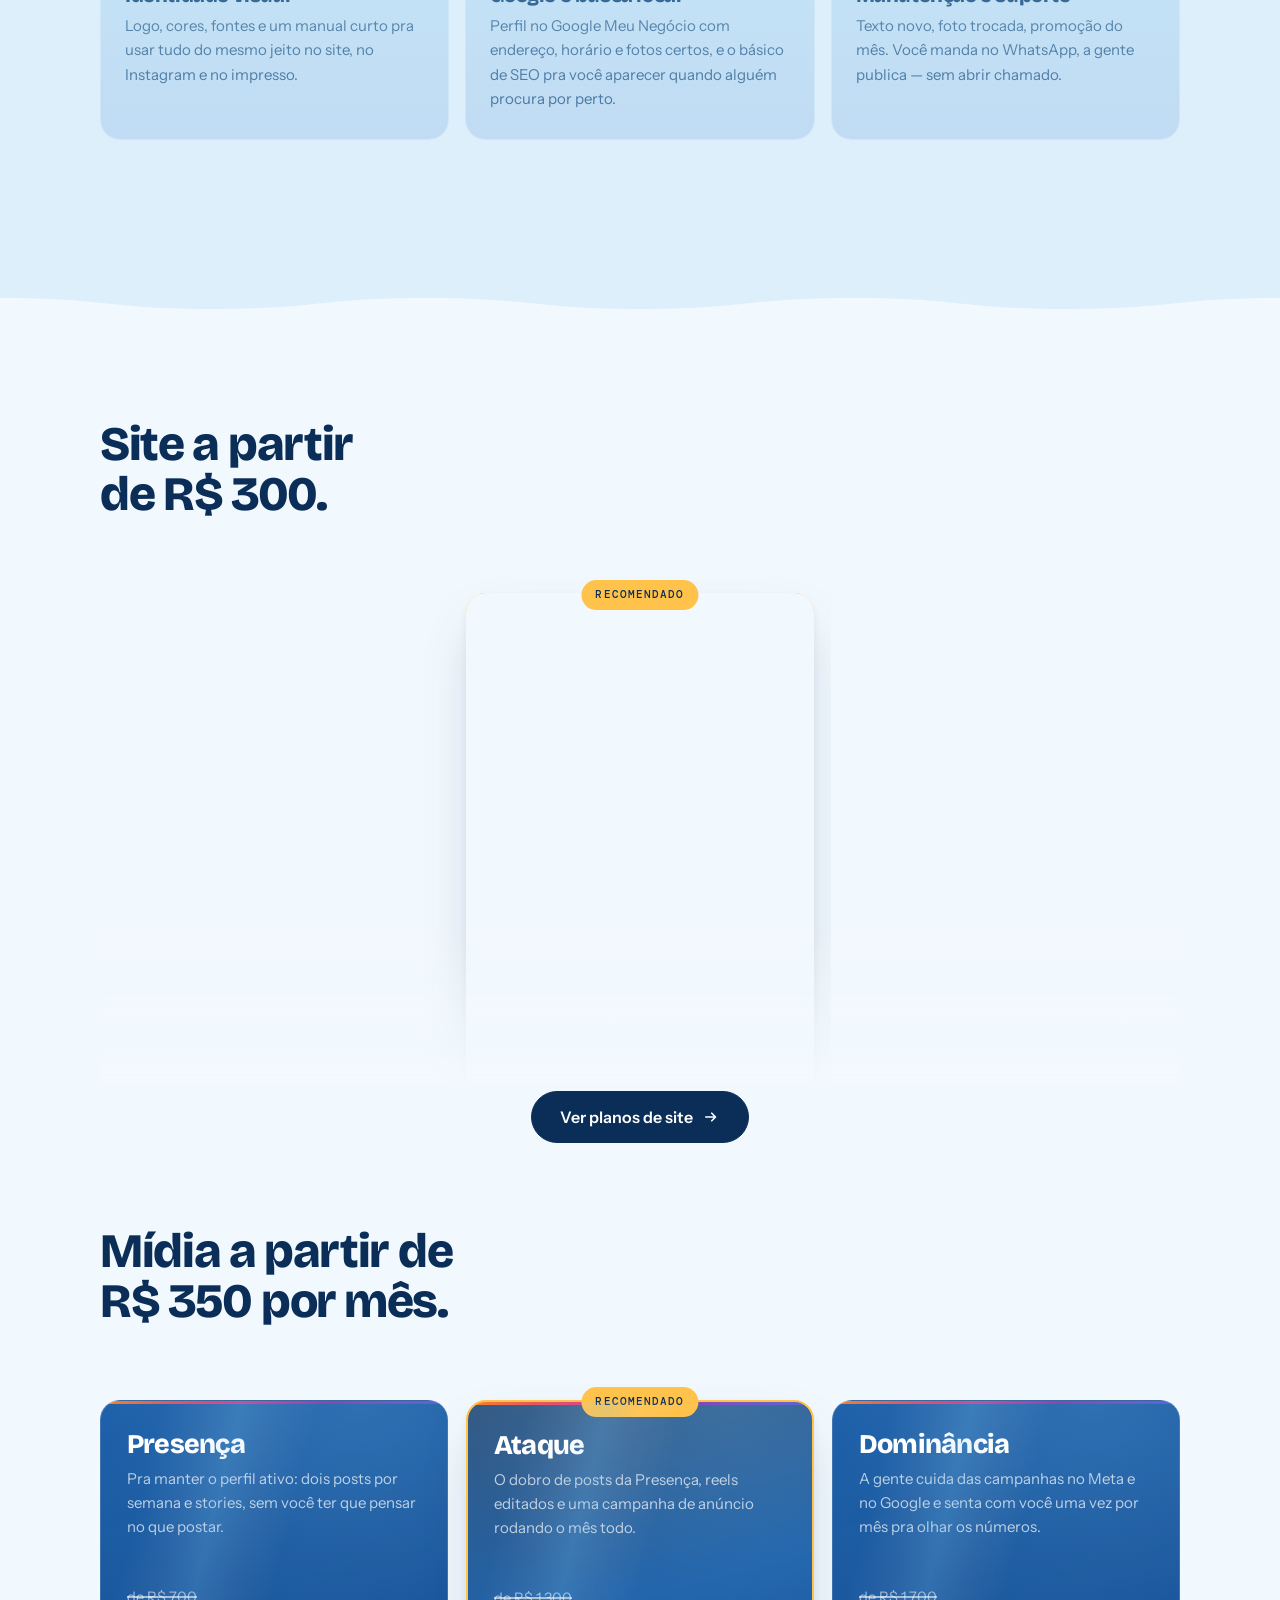
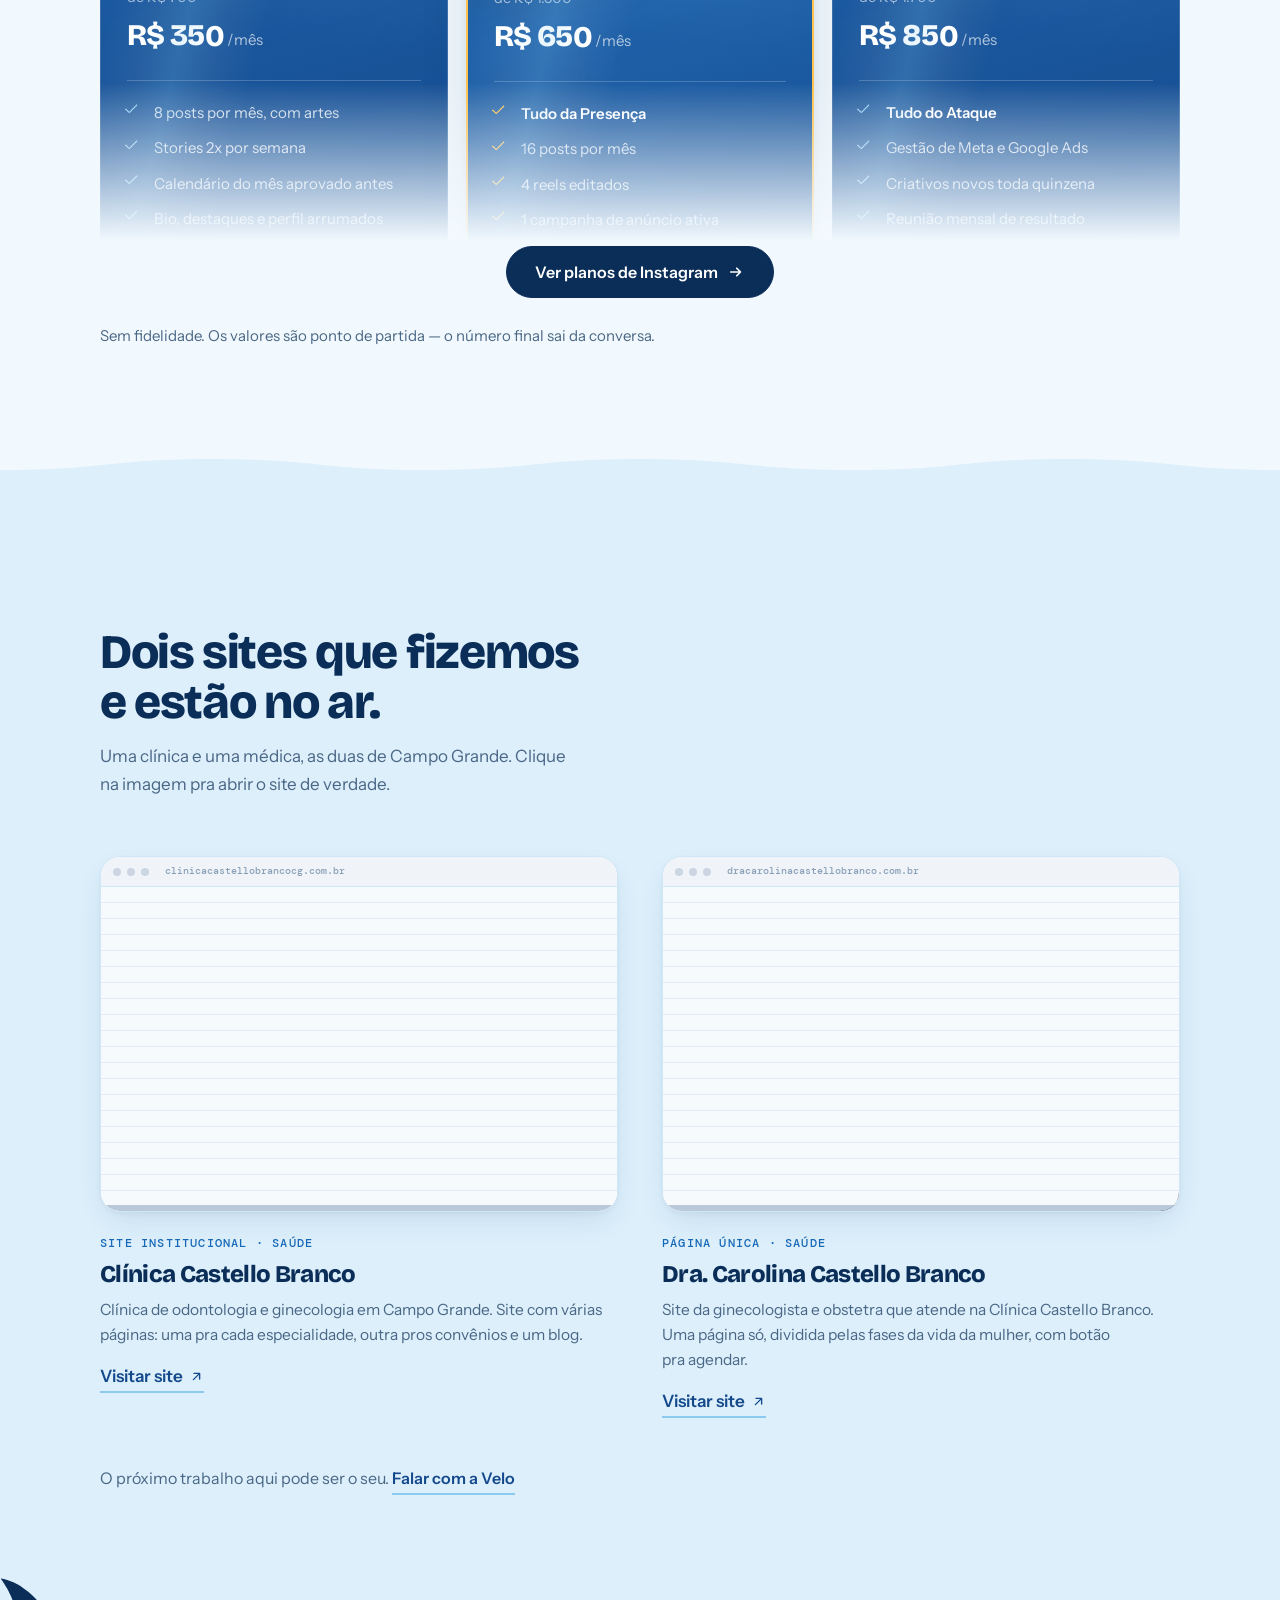
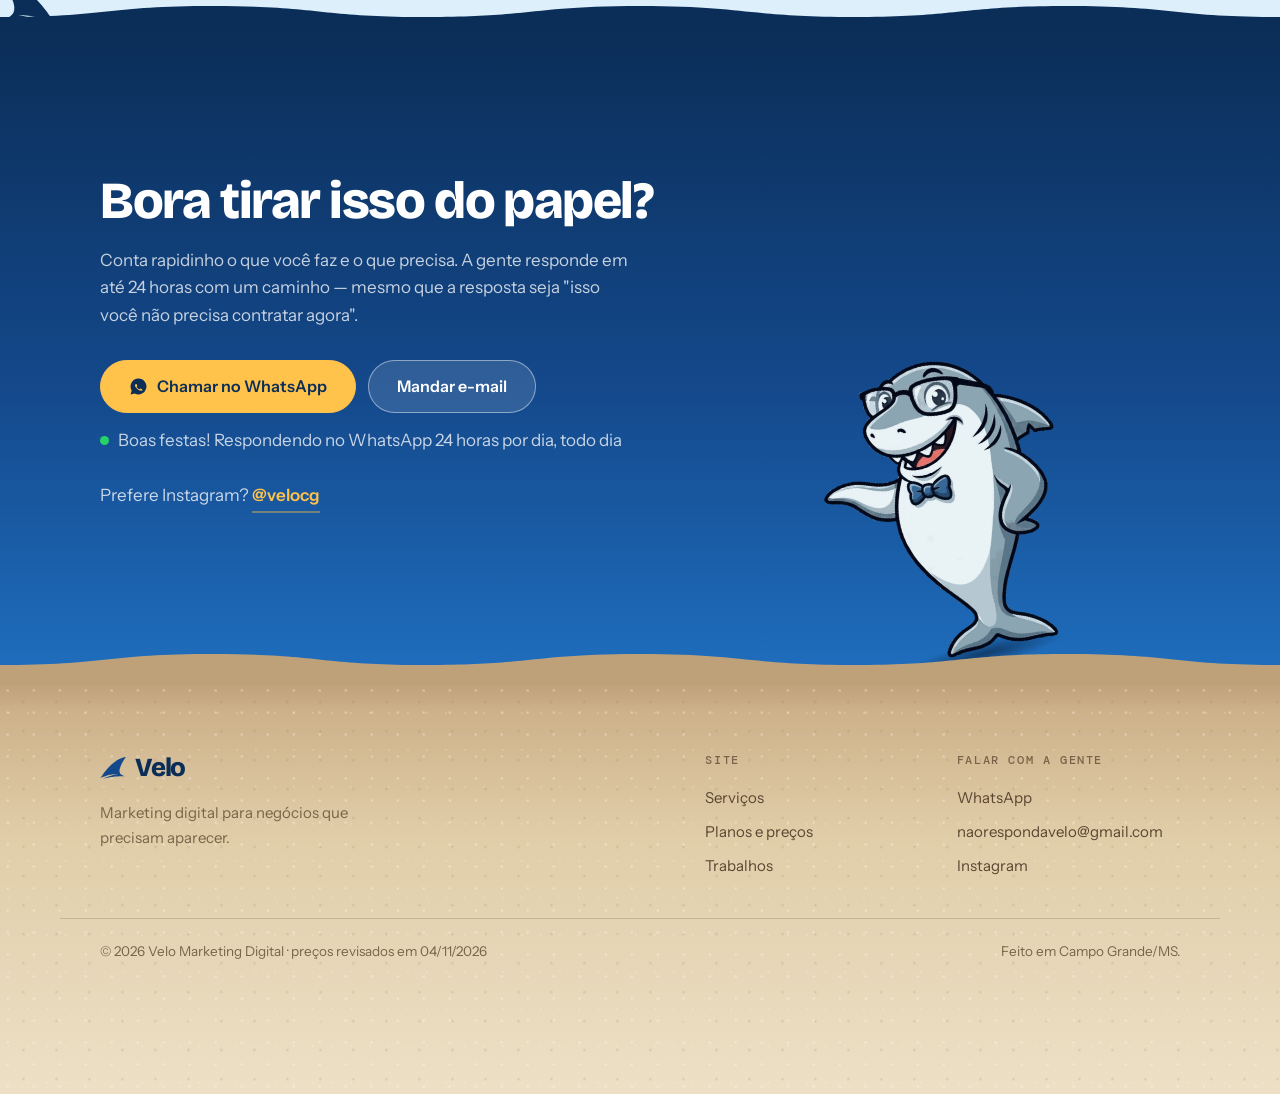
==== commit 9b2acb72: "style.css ?v=8: o merge com o fundo em vídeo também sobe pra v=7, e o CSS juntado não é nenhum dos d" ====
--- a/index.html
+++ b/index.html
@@ -20,7 +20,7 @@
 <!-- fontes: servidas daqui, ver o topo do style.css. Sem preload de propósito
      (medido em 04/11: no 4G, as fontes disputavam banda com o CSS e a primeira
      pintura atrasava 0,6 s) -->
-<link rel="stylesheet" href="css/style.css?v=7">
+<link rel="stylesheet" href="css/style.css?v=8">
 </head>
 <body>
 
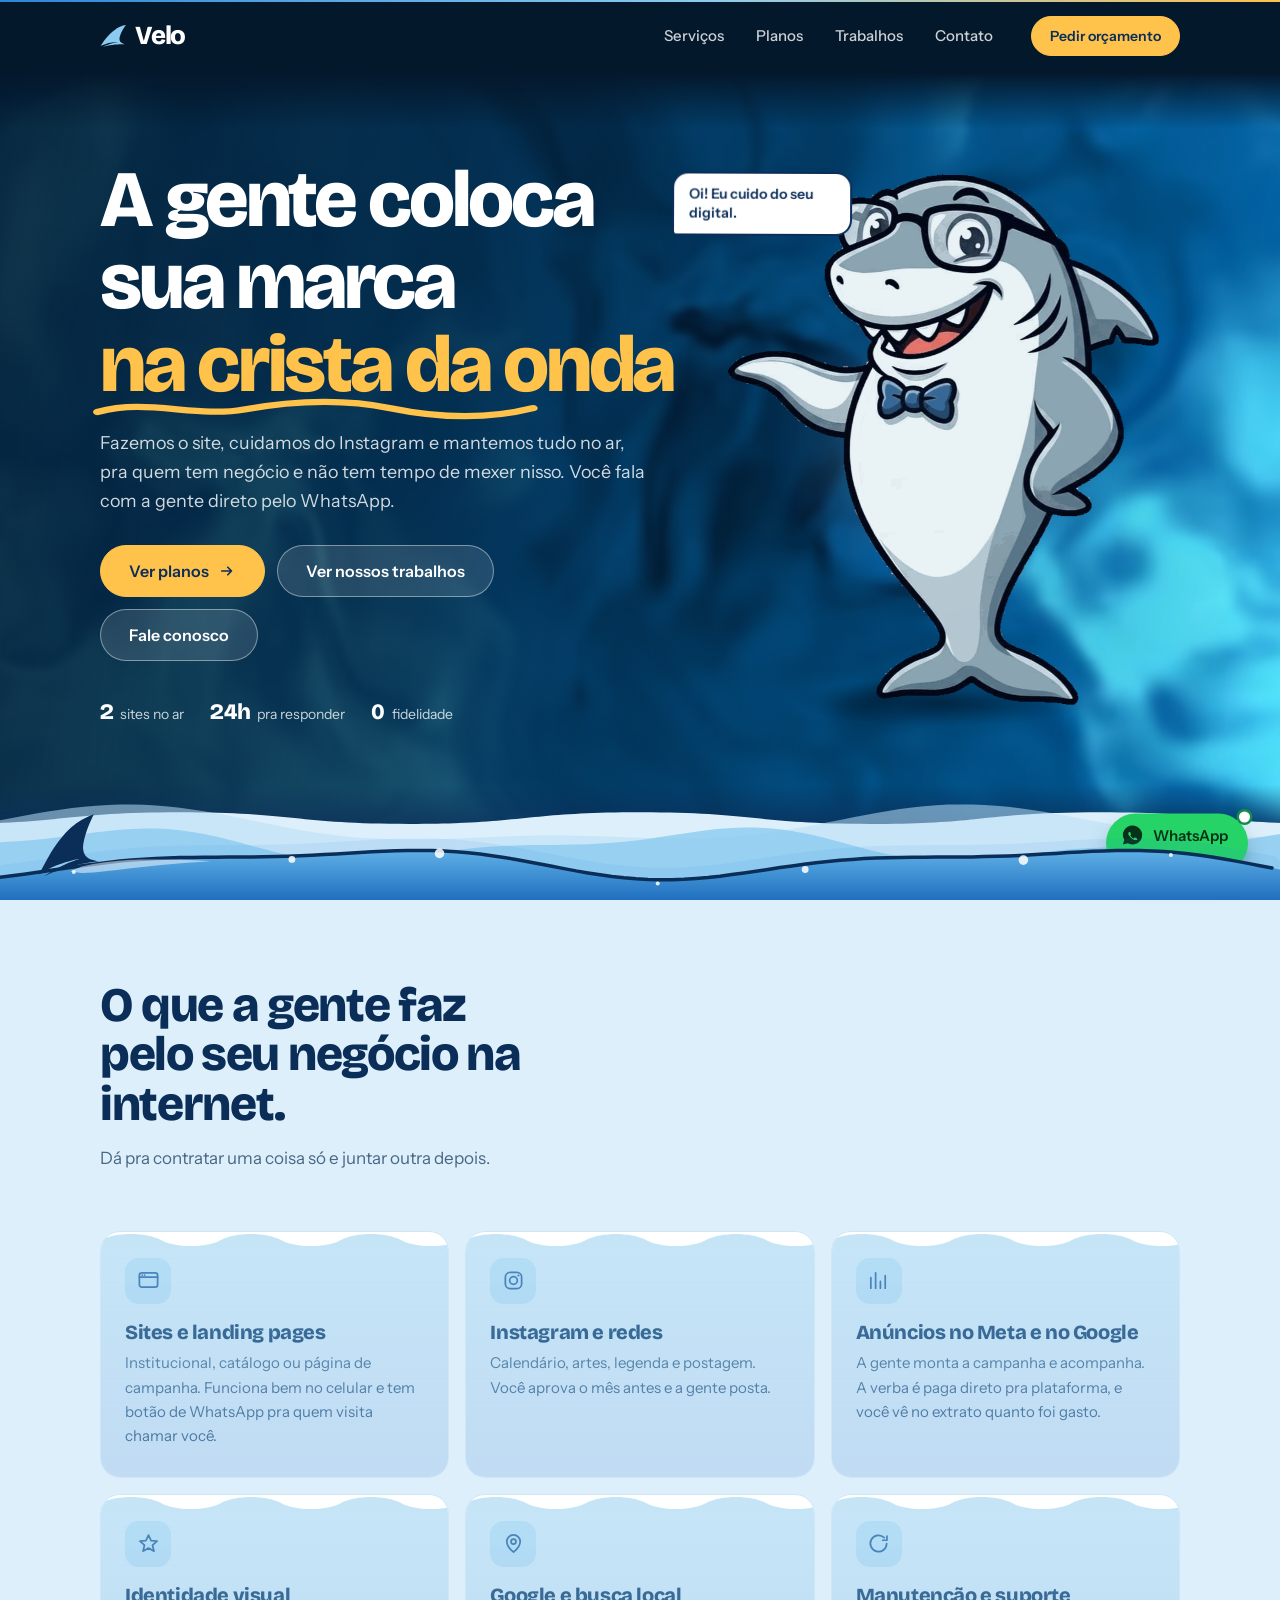
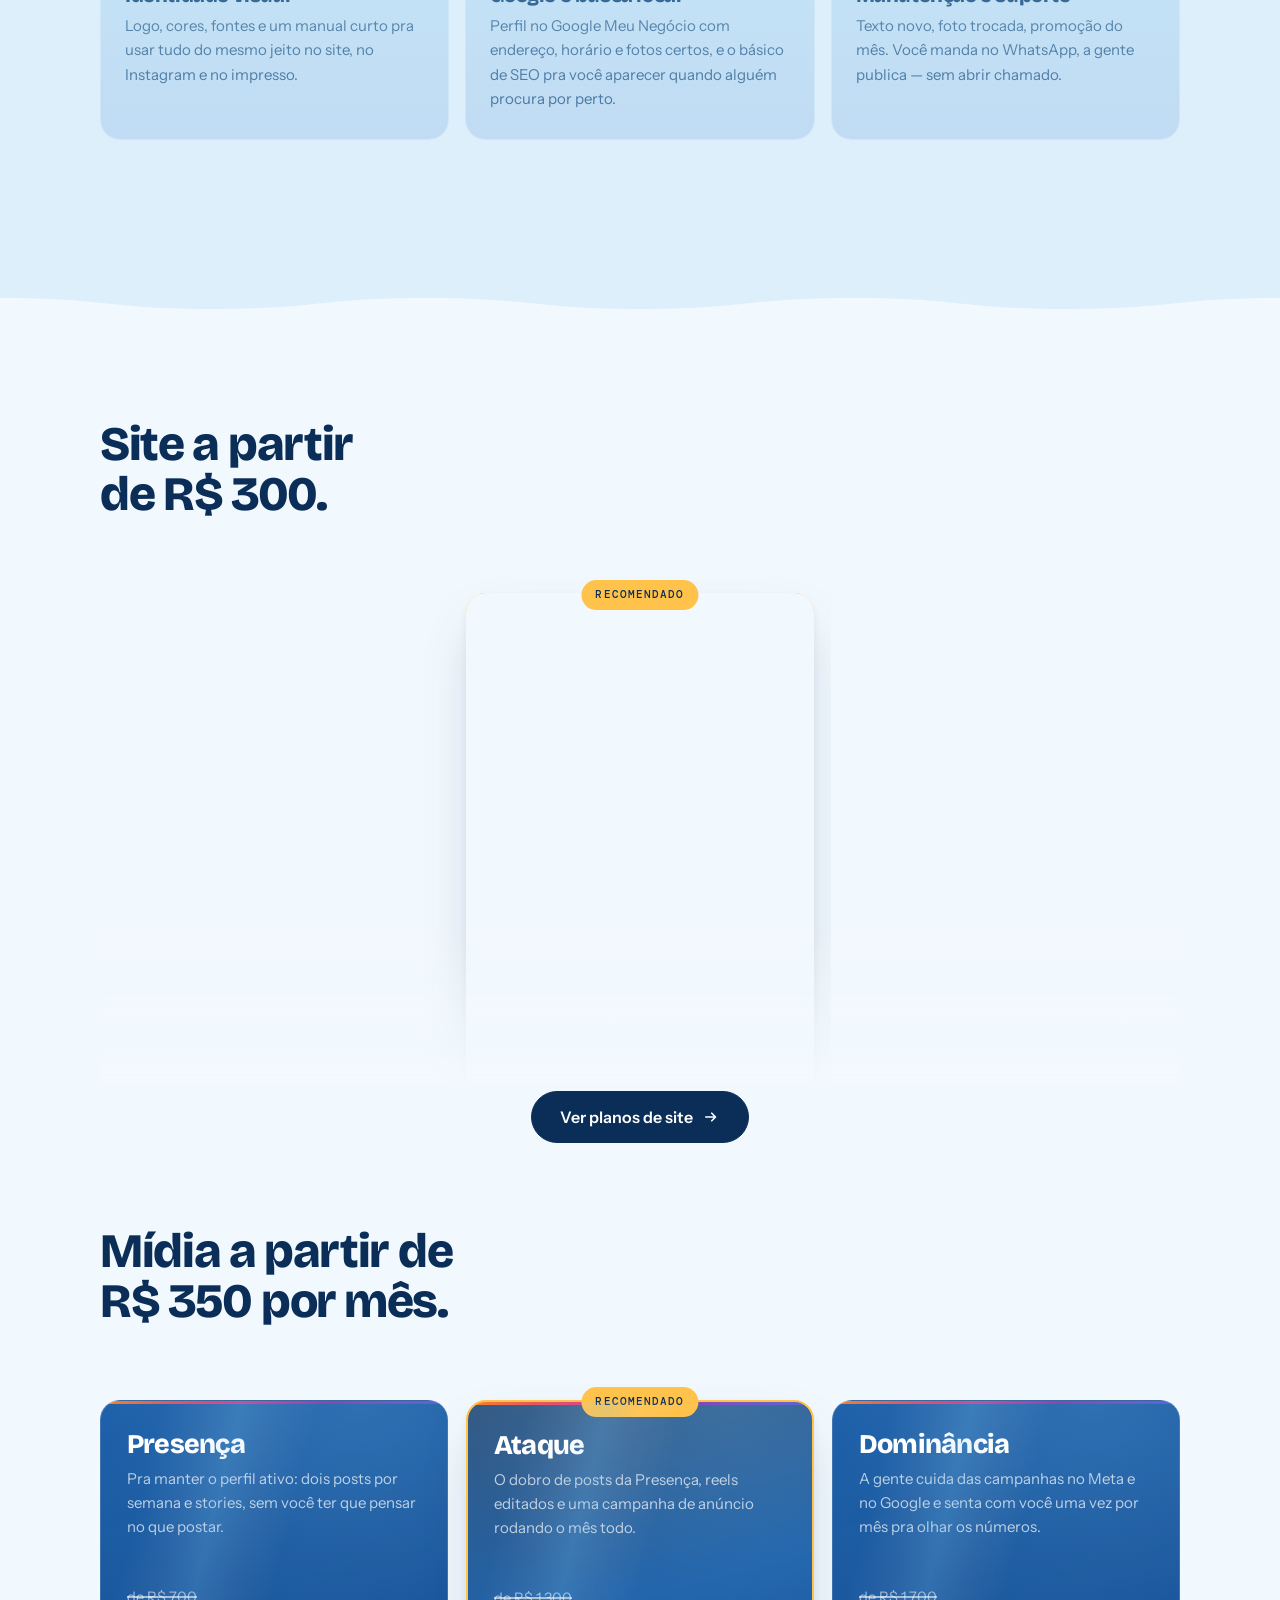
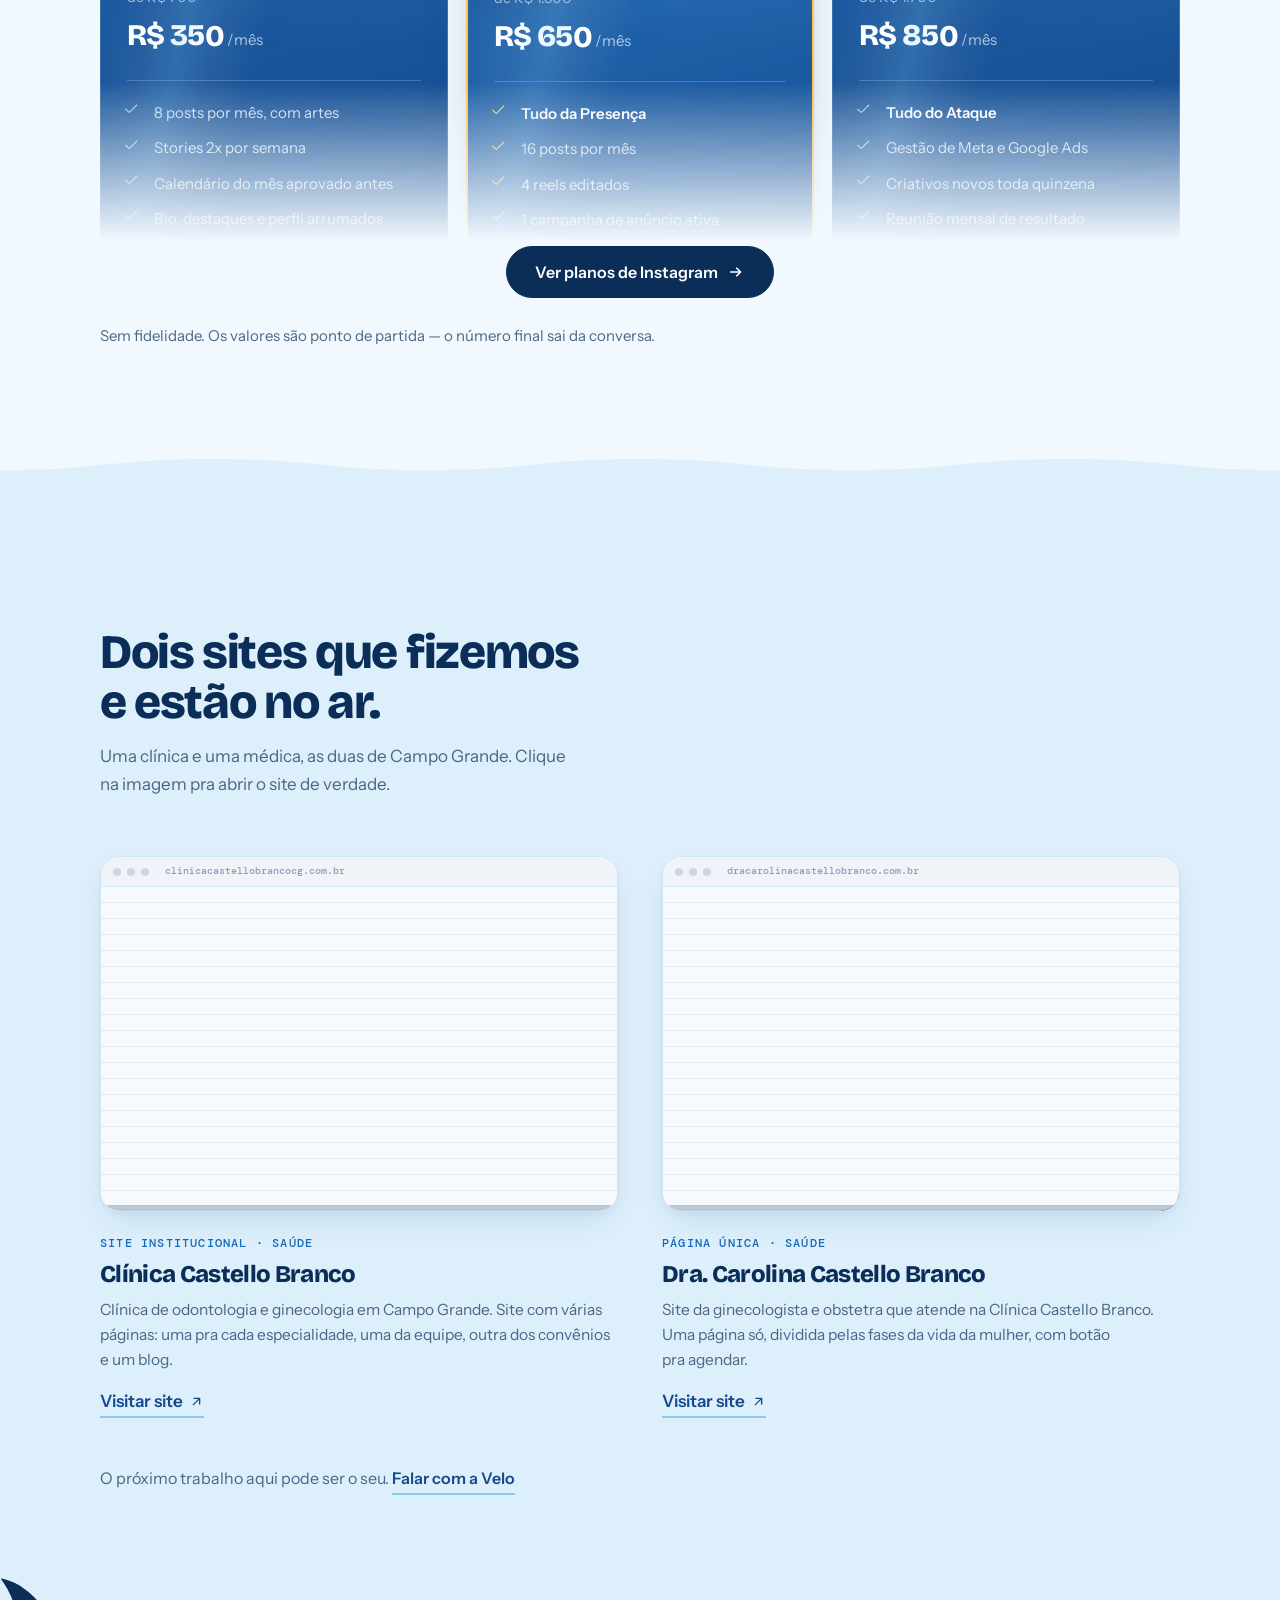
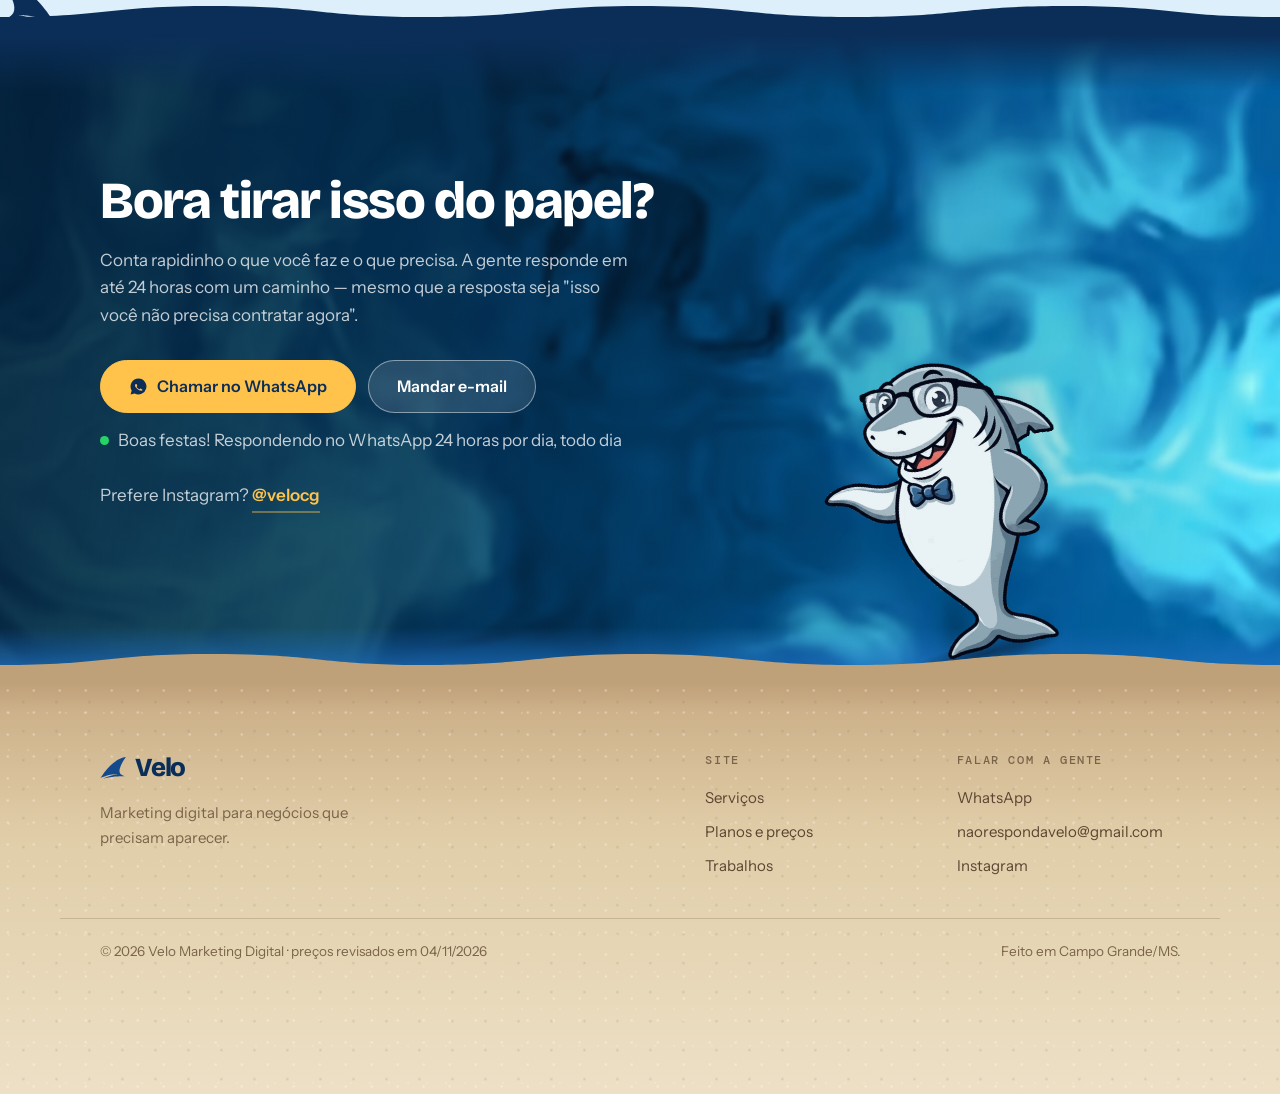
==== commit 35b44c41: "Junta o movimento novo (motion designer) Conflitos só nas linhas de script/CSS: fica agua.js (sem sh" ====
--- a/index.html
+++ b/index.html
@@ -20,7 +20,7 @@
 <!-- fontes: servidas daqui, ver o topo do style.css. Sem preload de propósito
      (medido em 04/11: no 4G, as fontes disputavam banda com o CSS e a primeira
      pintura atrasava 0,6 s) -->
-<link rel="stylesheet" href="css/style.css?v=8">
+<link rel="stylesheet" href="css/style.css?v=9">
 </head>
 <body>
 
@@ -345,7 +345,7 @@
         <div class="obra__info">
           <p class="obra__tipo">Site institucional · Saúde</p>
           <h3>Clínica Castello Branco</h3>
-          <p>Clínica de odontologia e ginecologia em Campo Grande. Site com várias páginas: uma pra cada especialidade, outra pros convênios e um blog.</p>
+          <p>Clínica de odontologia e ginecologia em Campo Grande. Site com várias páginas: uma pra cada especialidade, uma da equipe, outra dos convênios e um blog.</p>
           <a class="link" href="https://clinicacastellobrancocg.com.br" target="_blank" rel="noopener">
             Visitar site
             <svg viewBox="0 0 24 24" aria-hidden="true"><path d="M7 17 17 7m0 0H8m9 0v9" fill="none" stroke="currentColor" stroke-width="2.2" stroke-linecap="round" stroke-linejoin="round"/></svg>
@@ -480,7 +480,7 @@
 </a>
 
 <script src="js/main.js?v=5" defer></script>
-<script src="js/shader.js?v=5" defer></script>
+<script src="js/agua.js?v=1" defer></script>
 <script src="js/vivo.js?v=5" defer></script>
 <script src="js/campanhas.js?v=6" defer></script>
 </body>
--- a/css/style.css
+++ b/css/style.css
@@ -1518,37 +1518,103 @@
 /* ==========================================================================
    17. VIDRO, PROFUNDIDADE E MOVIMENTO
    A ideia: o site claro continua claro e legível; as faixas escuras deixam
-   de ser bloco de tinta e viram água de verdade, com fumaça de fbm rodando
-   no WebGL por baixo do texto.
-   ========================================================================== */
-
-/* ---------- o shader nas faixas escuras ---------- */
+   de ser bloco de tinta e viram água de verdade, com uma fumaça em vídeo
+   rodando por baixo do texto (js/agua.js).
+   ========================================================================== */
+
+/* ---------- a água nas faixas escuras ---------- */
 
 [data-vivo]{ position:relative; isolation:isolate; }
 
 /* tudo que não é a água sobe uma camada */
 [data-vivo] > *:not(.vivo){ position:relative; z-index:1; }
 
-/* A água some nos 56px de cima e de baixo: é onde ficam as bordas de onda
+/* clip (e não hidden): hidden faz da caixa um contêiner de rolagem, e aí o
+   parallax por view-timeline lá embaixo mediria a rolagem errada.
+
+   A água some nos 56px de cima e de baixo: é onde ficam as bordas de onda
    recortadas, que continuam no navy chapado. Sem essa dissolvida daria pra
-   ver a emenda entre a fumaça e a lapela da onda. */
+   ver a emenda entre a fumaça e a lapela da onda. Era uma máscara; agora é
+   a cor da própria faixa pintada por cima, junto com o véu (--vivo-bordas,
+   usado nos ::after abaixo). Dá no mesmo pro olho, e máscara em cima de
+   vídeo obriga o navegador a refazer uma camada inteira a cada quadro
+   (~15% da CPU da água em computador sem placa de vídeo, medido em 04/11).
+   As cores são as do gradiente de fundo de cada faixa, em cima e embaixo. */
 .vivo{
   position:absolute; inset:0; z-index:0;
-  overflow:hidden; pointer-events:none;
-  -webkit-mask:linear-gradient(180deg,transparent 0,#000 56px,#000 calc(100% - 56px),transparent 100%);
-  mask:linear-gradient(180deg,transparent 0,#000 56px,#000 calc(100% - 56px),transparent 100%);
-}
-
-/* Opacidade cheia: a água aparece como ela é. O que protege a leitura não é
-   apagar a água inteira, é onde o véu abaixo cai. */
-.vivo__tela{ display:block; width:100%; height:100%; }
-/* 24% mais alto que a seção: é a folga do parallax (shader.js, derivar()).
-   O canvas desliza por transform, que não redesenha nada. */
-.vivo .vivo__tela{ position:absolute; left:0; top:-12%; height:124%; will-change:transform; }
+  overflow:hidden; overflow:clip; pointer-events:none;
+  --vivo-topo:#0B2E58; --vivo-base:#0B2E58;
+  --vivo-bordas:linear-gradient(180deg,var(--vivo-topo) 0,rgba(11,46,88,0) 56px,rgba(11,46,88,0) calc(100% - 56px),var(--vivo-base) 100%);
+}
+.hero > .vivo,
+.pl-abre > .vivo{ --vivo-topo:#04182C; }
+.chamada > .vivo{ --vivo-base:#1F6FBF; }
+
+/* A tela da água: 24% mais alta que a faixa (a folga do parallax). Dentro
+   dela o JS põe o pôster (<img>, o primeiro quadro do vídeo, 4 KB) e, por
+   cima, o <video>. Variações por faixa vêm do JS: --vivo-zoom,
+   --vivo-espelho, --vivo-foco, --vivo-deriva. Opacidade cheia: quem protege
+   a leitura é o véu do ::after, não apagar a água inteira. */
+.vivo__tela{
+  position:absolute; left:0; top:-12%; width:100%; height:124%;
+  /* espelho e zoom sempre pelo centro: girando em outro ponto, o lado
+     oposto ficaria descoberto. O --vivo-foco só move o recorte. */
+  transform:scale(calc(var(--vivo-espelho,1) * var(--vivo-zoom,1)),var(--vivo-zoom,1));
+}
+
+/* Pôster e vídeo NASCEM com 2 px, no meio da faixa (um pontinho da mesma
+   cor da água, ninguém vê), e só ganham o tamanho cheio (.is-pronto)
+   depois que o navegador já os pintou uma vez, com a faixa na tela.
+   Parece bobagem, mas é o que segura o LCP: o Chrome mede o "maior
+   elemento" no primeiro quadro em que cada imagem/vídeo aparece, e não
+   mede de novo depois. Sem isso a água
+   (bem maior que o título) virava o LCP da página e atrasava a nota.
+   Entra com um esmaecer, o vídeo por cima do pôster. */
+.vivo__tela > img,
+.vivo__tela > video{
+  position:absolute; left:50%; top:50%; width:2px; height:2px;
+  object-fit:cover; object-position:var(--vivo-foco,50%) 50%;
+}
+.vivo__tela > .is-pronto{
+  left:0; top:0; width:100%; height:100%;
+  animation:vivo-surge .8s ease both;
+}
+@keyframes vivo-surge{ from{ opacity:0; } }
+/* e nunca o botão de play que o iOS desenha quando não deixa tocar sozinho */
+.vivo__tela video::-webkit-media-controls-start-playback-button{ display:none !important; -webkit-appearance:none; }
+
+/* Parallax: a água anda mais devagar que a página dentro da faixa. É uma
+   animação presa à rolagem (view-timeline da própria .vivo), só de
+   translate — o compositor faz sozinho, sem JS e sem redesenhar nada. Vai
+   de -deriva (faixa entrando por baixo) a +deriva (saindo por cima).
+   Navegador sem animation-timeline: a água fica parada em relação à faixa.
+   Com movimento reduzido também. */
+@keyframes vivo-deriva{
+  from{ translate:0 calc(-1 * var(--vivo-deriva,8.87%)); }
+  to{ translate:0 var(--vivo-deriva,8.87%); }
+}
+@supports (animation-timeline:view()){
+  @media (prefers-reduced-motion:no-preference){
+    .vivo{ view-timeline:--vivo-agua block; }
+    .vivo__tela{
+      animation:vivo-deriva linear both;
+      animation-timeline:--vivo-agua;
+      animation-range:cover 0% cover 100%;
+    }
+  }
+}
+
+/* Faixa muito mais alta que a tela (o JS põe .vivo--alta): em vez de
+   esticar o vídeo nela inteira, a tela de vídeo vira uma janela do tamanho
+   da tela, grudada no topo enquanto a faixa passa. */
+.vivo--alta .vivo__tela{
+  position:sticky; top:0; height:100vh; height:100lvh;
+  animation:none;
+}
 
 .vivo::after{
   content:""; position:absolute; inset:0;
-  background:linear-gradient(180deg,rgba(6,32,60,.6),rgba(6,32,60,.72));
+  background:var(--vivo-bordas),linear-gradient(180deg,rgba(6,32,60,.6),rgba(6,32,60,.72));
 }
 
 /* Nas seções de hero e chamada o texto mora na esquerda e o mascote na
@@ -1557,7 +1623,7 @@
    de vídeo de fundo — escurecer só onde precisa ler. */
 .hero .vivo::after,
 .chamada .vivo::after{
-  background:linear-gradient(100deg,
+  background:var(--vivo-bordas),linear-gradient(100deg,
     rgba(4,24,44,.88) 0%,
     rgba(4,24,44,.7) 36%,
     rgba(4,24,44,.26) 66%,
@@ -1569,13 +1635,13 @@
 @media (max-width:900px){
   .hero .vivo::after,
   .chamada .vivo::after{
-    background:linear-gradient(180deg,rgba(4,24,44,.8),rgba(4,24,44,.66));
+    background:var(--vivo-bordas),linear-gradient(180deg,rgba(4,24,44,.8),rgba(4,24,44,.66));
   }
 }
 
 /* (o rodapé saiu daqui: virou areia, sem água por baixo — ver seção 10) */
 /* nos planos de Instagram os cards já cobrem quase tudo */
-.secao--fundo .vivo::after{ background:linear-gradient(180deg,rgba(6,32,60,.6),rgba(6,32,60,.7)); }
+.secao--fundo .vivo::after{ background:var(--vivo-bordas),linear-gradient(180deg,rgba(6,32,60,.6),rgba(6,32,60,.7)); }
 
 /* ---------- barra de progresso de leitura ---------- */
 
